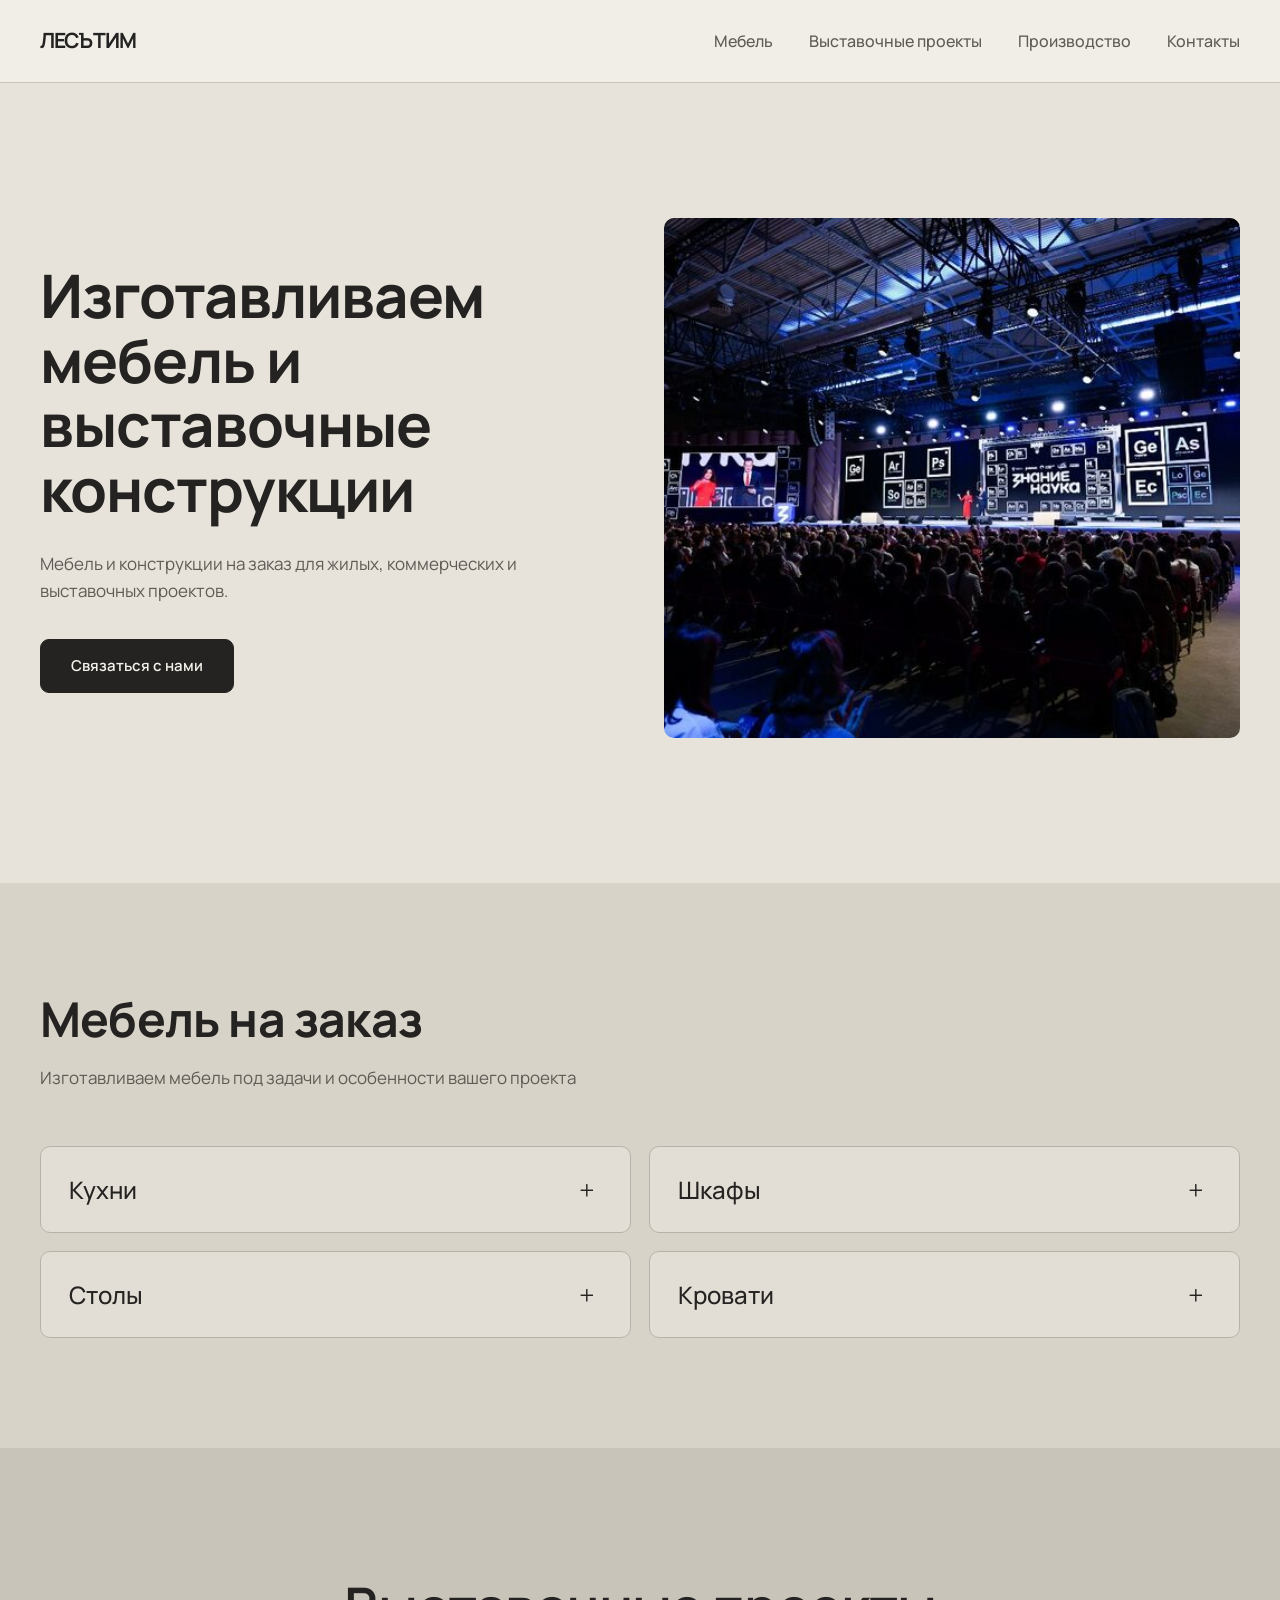
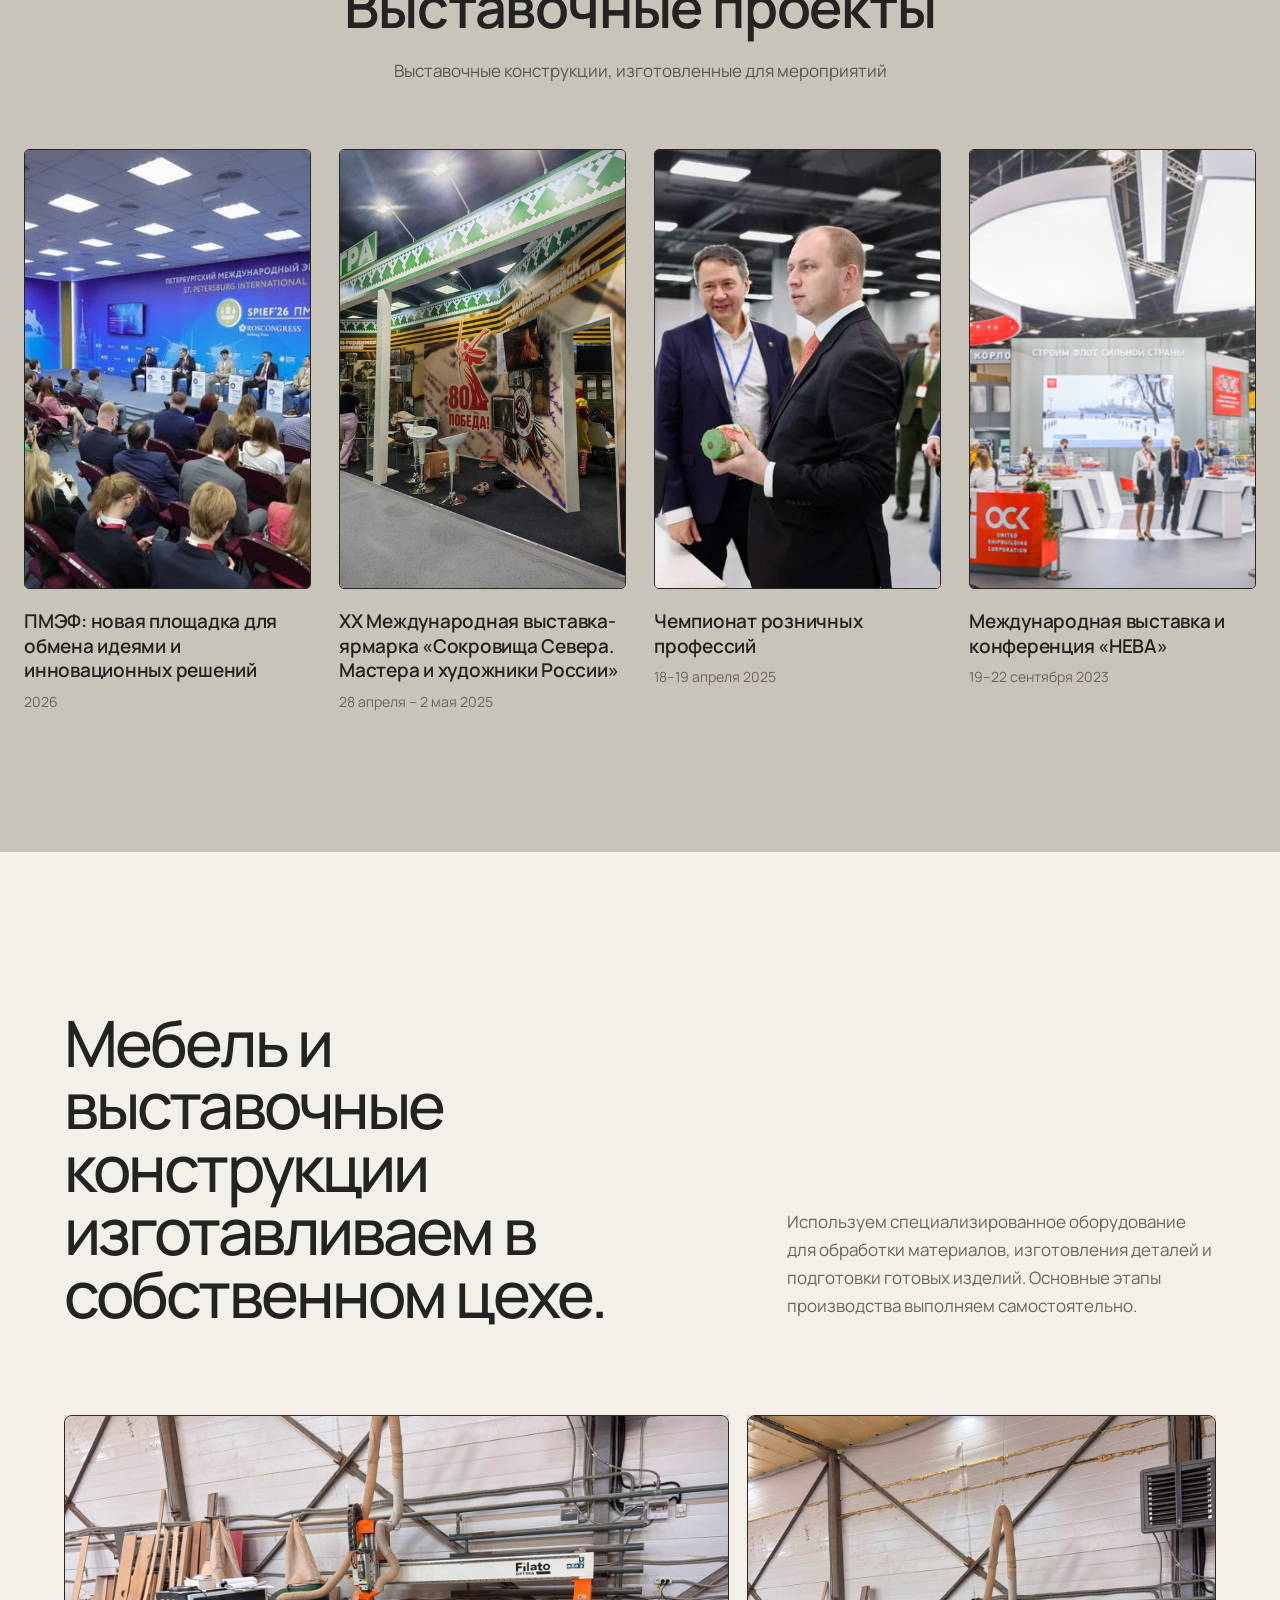
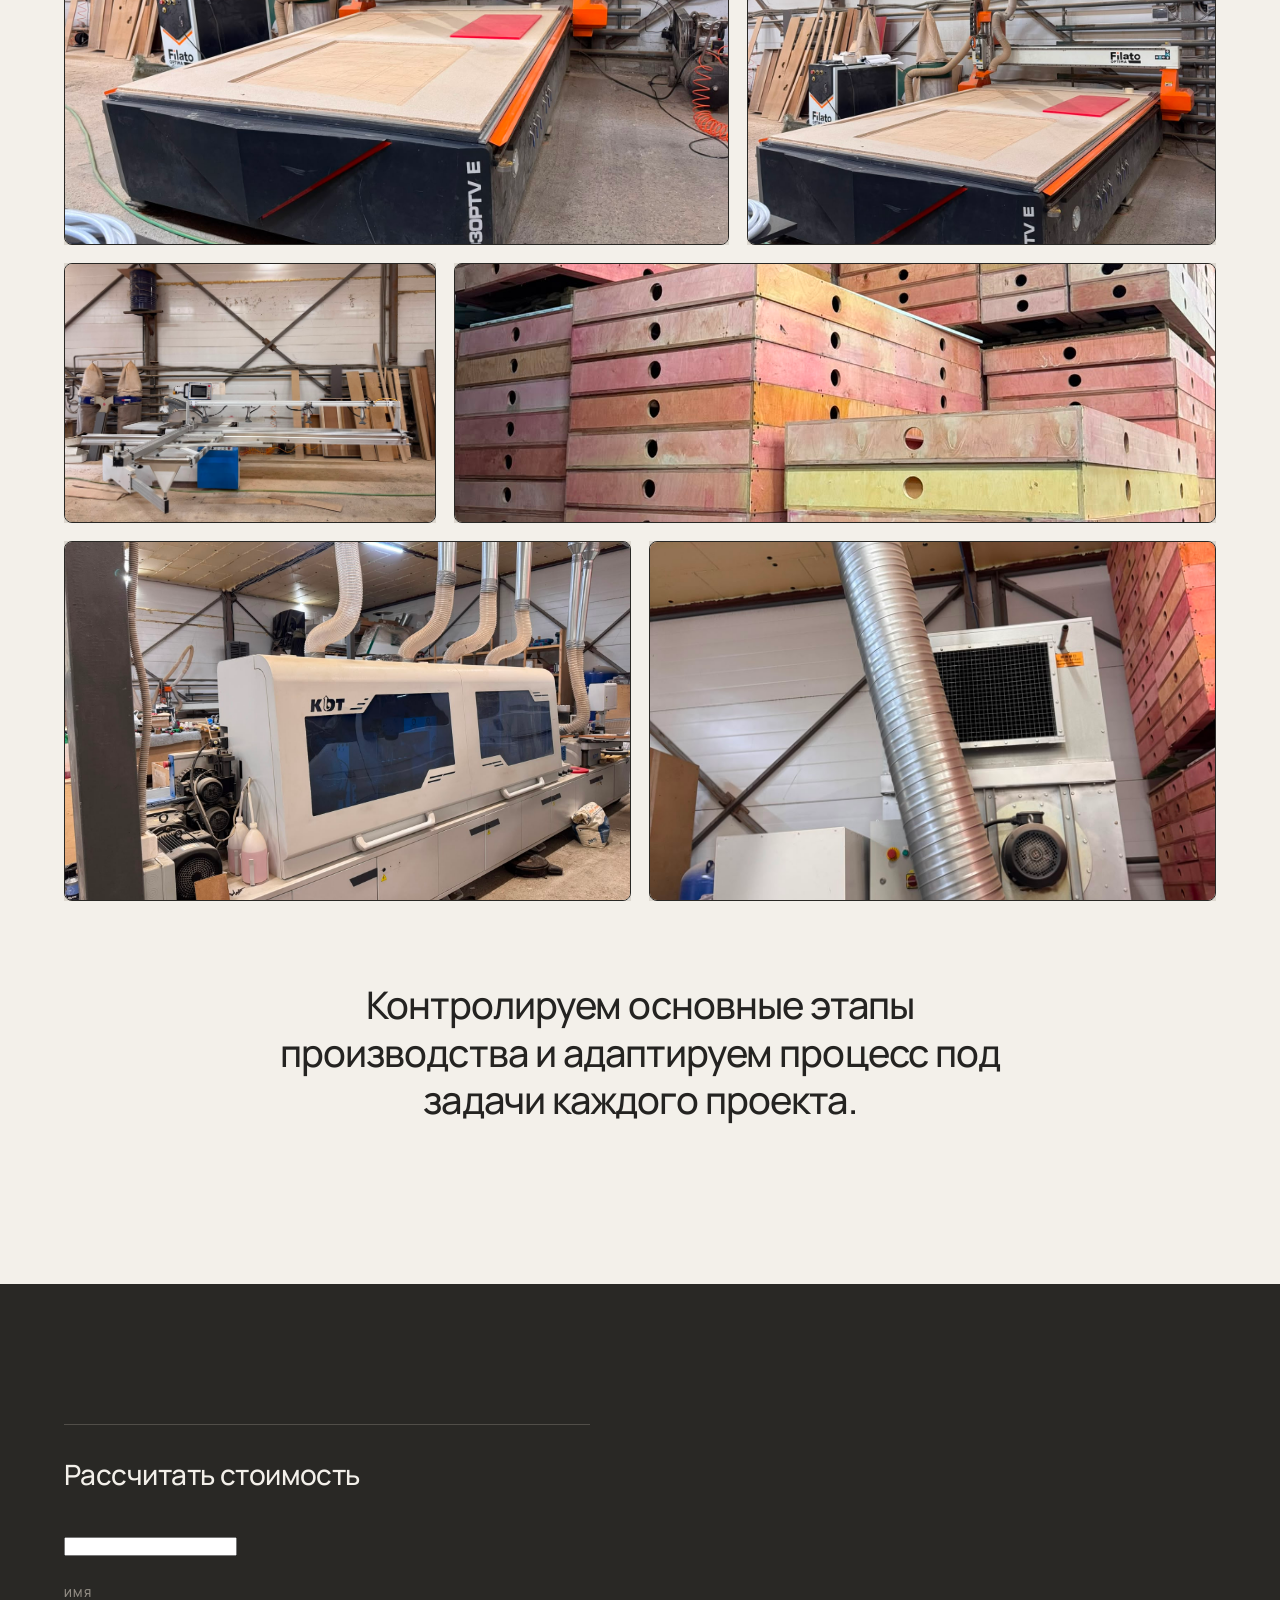
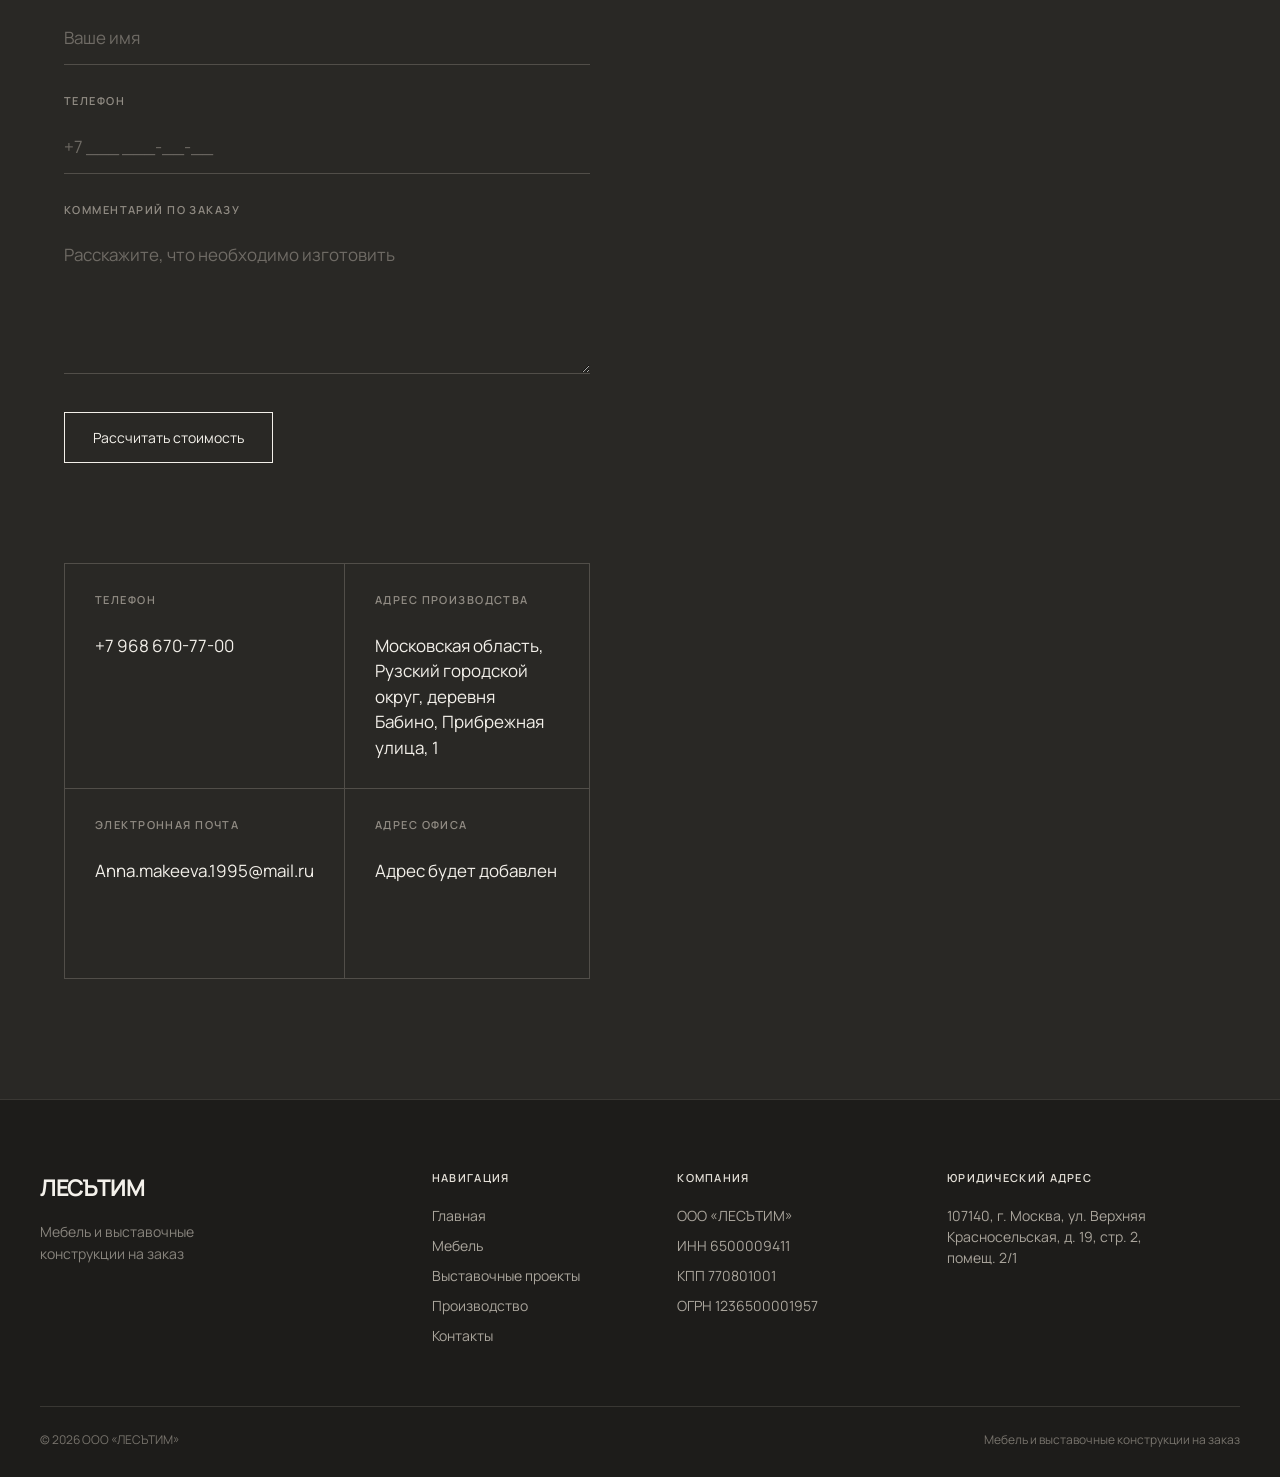
==== index.html @ 7a8d5375 "Add files via upload" ====
<!DOCTYPE html>
<html lang="ru">
<head>
    <meta charset="UTF-8">
    <meta name="viewport" content="width=device-width, initial-scale=1.0">
    <title>Сайт</title>
    <link rel="stylesheet" href="style.css">
    <link rel="preconnect" href="https://fonts.googleapis.com">
<link rel="preconnect" href="https://fonts.gstatic.com" crossorigin>

<link
    href="https://fonts.googleapis.com/css2?family=Manrope:wght@400;500;600;700&display=swap"
    rel="stylesheet"
>
</head>
<body>
     <header class="header">
        

        <div class="container">

            <a href="#" class="logo">
            ЛЕСЪТИМ
        </a>

            <nav class="nav">

                <a href="#furniture">
                    Мебель
                </a>

                <a href="#projects">
                    Выставочные проекты
                </a>

                <a href="#production">
                    Производство
                </a>

                <a href="#contacts">
                    Контакты
                </a>

               

            </nav>
   
        <button class="burger" aria-label="Открыть меню">

            <span></span>
            <span></span>
            <span></span>

        </button>



        </div>

    </header>
    <section class="hero" id="home">

    <div class="container">

        <div class="hero-top">

            <div class="hero-content">

                <h1>
                    Изготавливаем мебель
и выставочные конструкции
                </h1>

                <p>
                    Мебель и конструкции на заказ
для жилых, коммерческих
и выставочных проектов.
                </p>

                <a href="#contacts" class="main-button">
                    Связаться с нами
                </a>

            </div>

            <div class="hero-image">

                <img
                    src="материал к сайту/фотки/выставочные/5.jpg"
                    alt="Выставочный проект ЛЕСЪТИМ"
                >

            </div>

        </div>

    </div>

</section>
<section class="furniture" id="furniture">

    <div class="container">

        <div class="section-heading">

            

            <h2>
                Мебель на заказ
            </h2>

            <p>
                Изготавливаем мебель под задачи и особенности вашего проекта
            </p>

        </div>


        <div class="furniture-categories">

            <div class="furniture-category">

                <button
                    class="category-button"
                    data-category="kitchens"
                >
                    <span>Кухни</span>
                    <span class="category-icon">+</span>
                </button>

                <div class="furniture-gallery"></div>

            </div>


            <div class="furniture-category">

                <button
                    class="category-button"
                    data-category="wardrobes"
                >
                    <span>Шкафы</span>
                    <span class="category-icon">+</span>
                </button>

                <div class="furniture-gallery"></div>

            </div>


            <div class="furniture-category">

                <button
                    class="category-button"
                    data-category="tables"
                >
                    <span>Столы</span>
                    <span class="category-icon">+</span>
                </button>

                <div class="furniture-gallery"></div>

            </div>


            <div class="furniture-category">

                <button
                    class="category-button"
                    data-category="beds"
                >
                    <span>Кровати</span>
                    <span class="category-icon">+</span>
                </button>

                <div class="furniture-gallery"></div>

            </div>

        </div>

    </div>

</section>

<section class="projects" id="projects">

    <div class="projects-heading">

        <div class="section-heading">

            <h2>
                Выставочные проекты
            </h2>

            <p>
                Выставочные конструкции, изготовленные для мероприятий
            </p>

        </div>

    </div>

    <div class="projects-gallery">

        <article class="project-item">

            <img
                src="материал к сайту/фотки/выставочные/4.webp"
                alt="Выставочный проект ЛЕСЪТИМ"
            >

            <div class="project-info">

                <h3>
                    ПМЭФ: новая площадка для обмена идеями и инновационных решений
                </h3>

                <span>
                    2026
                </span>

            </div>

        </article>


        <article class="project-item">

            <img
                src="материал к сайту/фотки/выставочные/1.jpg"
                alt="Выставочный проект ЛЕСЪТИМ"
            >

            <div class="project-info">

                <h3>
                    XX Международная выставка-ярмарка
                    «Сокровища Севера. Мастера и художники России»
                </h3>

                <span>
                    28 апреля – 2 мая 2025
                </span>

            </div>

        </article>


        <article class="project-item">

            <img
                src="материал к сайту/фотки/выставочные/2.webp"
                alt="Выставочный проект ЛЕСЪТИМ"
            >

            <div class="project-info">

                <h3>
                    Чемпионат розничных профессий
                </h3>

                <span>
                    18–19 апреля 2025
                </span>

            </div>

        </article>


        <article class="project-item">

            <img
                src="материал к сайту/фотки/выставочные/3.png"
                alt="Выставочный проект ЛЕСЪТИМ"
            >

            <div class="project-info">

                <h3>
                    Международная выставка и конференция «НЕВА»
                </h3>

                <span>
                    19–22 сентября 2023
                </span>

            </div>

        </article>

    </div>

</section>
<section class="production" id="production">

    <div class="container">

        <div class="production-header">

            <div class="production-title">

                

                <h2>
                    Мебель и выставочные конструкции
                    изготавливаем в собственном цехе.
                </h2>

            </div>

            <div class="production-lead">

                <p>
                    Используем специализированное оборудование
                    для обработки материалов, изготовления деталей
                    и подготовки готовых изделий. Основные этапы
                    производства выполняем самостоятельно.
                </p>

            </div>

        </div>


        <div class="production-gallery">

            <div class="production-image production-image-main">

                <img
                    src="материал к сайту/фотки/производство/6.jpeg"
                    alt="Оборудование производственного цеха"
                >

            </div>


            <div class="production-image">

                <img
                    src="материал к сайту/фотки/производство/1.jpeg"
                    alt="Оборудование мебельного производства"
                >

            </div>


            <div class="production-image">

                <img
                    src="материал к сайту/фотки/производство/2.jpeg"
                    alt="Производственное оборудование"
                >

            </div>


            <div class="production-image production-image-wide">

                <img
                    src="материал к сайту/фотки/производство/7.jpeg"
                    alt="Заготовки на производстве"
                >

            </div>


            <div class="production-image">

                <img
                    src="материал к сайту/фотки/производство/3.jpeg"
                    alt="Оборудование производственного цеха"
                >

            </div>


            <div class="production-image">

                <img
                    src="материал к сайту/фотки/производство/5.jpeg"
                    alt="Производственное оборудование"
                >

            </div>

        </div>


        <div class="production-bottom">

            <p>
                Контролируем основные этапы производства и адаптируем процесс под задачи каждого проекта.
            </p>

        </div>

    </div>

</section>
<section class="contacts" id="contacts">

    <div class="container">

        <div class="contacts-content">
            <div class="contact-form">

    <h3>Рассчитать стоимость</h3>

    <form id="contact-form"
    method="post"
    >
    <div class="form-field-honeypot">
    <input
        type="text"
        name="website"
        tabindex="-1"
        autocomplete="off"
    >
</div>

        <div class="form-field">
            <label for="name">Имя</label>
            <input type="text" id="name" name="name" placeholder="Ваше имя" required>
        </div>

        <div class="form-field">
            <label for="phone">Телефон</label>
            <input type="tel" id="phone" name="phone" placeholder="+7 ___ ___-__-__" required>
        </div>

        <div class="form-field">
            <label for="comment">Комментарий по заказу</label>
            <textarea id="comment" name="comment" rows="5" placeholder="Расскажите, что необходимо изготовить"></textarea>
        </div>

        <button type="submit">
            Рассчитать стоимость
        </button>

    </form>

</div>

            <div class="section-heading">

                <h2>
                    Обсудим ваш проект
                </h2>

                <p>
                    Свяжитесь с нами, чтобы обсудить задачу
                    и узнать подробности.
                </p>

            </div>


            <div class="contacts-list">

                <div class="contact-item">

                    <span class="contact-label">
                        ТЕЛЕФОН
                    </span>

                    <a href="tel:+79686707700">
                        +7 968 670-77-00
                    </a>

                </div>


                <div class="contact-item">

                    <span class="contact-label">
                        АДРЕС ПРОИЗВОДСТВА
                    </span>

                    <p>
                        Московская область,
                        Рузский городской округ,
                        деревня Бабино,
                        Прибрежная улица, 1
                    </p>

                </div>


                <div class="contact-item">

                    <span class="contact-label">
                        ЭЛЕКТРОННАЯ ПОЧТА
                    </span>

                    <p>
                        Anna.makeeva.1995@mail.ru
                    </p>

                </div>


                <div class="contact-item">

                    <span class="contact-label">
                        АДРЕС ОФИСА
                    </span>

                    <p>
                        Адрес будет добавлен
                    </p>

                </div>

            </div>

        </div>

    </div>

</section>
<footer class="footer">

    <div class="container">

        <div class="footer-top">

            <div class="footer-brand">

                <a href="#home" class="logo">
                    ЛЕСЪТИМ
                </a>

                <p>
                    Мебель и выставочные конструкции
                    на заказ
                </p>

            </div>


            <div class="footer-column">

                <span class="footer-label">
                    НАВИГАЦИЯ
                </span>

                <a href="#home">Главная</a>
                <a href="#furniture">Мебель</a>
                <a href="#projects">Выставочные проекты</a>
                <a href="#production">Производство</a>
                <a href="#contacts">Контакты</a>

            </div>


            <div class="footer-column">

                <span class="footer-label">
                    КОМПАНИЯ
                </span>

                <span>ООО «ЛЕСЪТИМ»</span>
                <span>ИНН 6500009411</span>
                <span>КПП 770801001</span>
                <span>ОГРН 1236500001957</span>

            </div>


            <div class="footer-column footer-address">

                <span class="footer-label">
                    ЮРИДИЧЕСКИЙ АДРЕС
                </span>

                <span>
                    107140, г. Москва,
                    ул. Верхняя Красносельская,
                    д. 19, стр. 2,
                    помещ. 2/1
                </span>

            </div>

        </div>


        <div class="footer-bottom">

            <span>
                © 2026 ООО «ЛЕСЪТИМ»
            </span>

            <span>
                Мебель и выставочные конструкции на заказ
            </span>

        </div>

    </div>

</footer>


<script src="script.js">

</script>
</body>
</html>
---- style.css ----
* {
    box-sizing: border-box;
    margin: 0;
    padding: 0;
}

html {
    scroll-behavior: smooth;
}

body {
    min-height: 100vh;
    font-family: "Manrope", sans-serif;
    color: #242321;
    background: #F1EEE8;
    line-height: 1.5;
}

.container {
    width: min(1280px, calc(100% - 80px));
    margin: 0 auto;
}




.header {
    width: 100%;
     background: #F1EEE8;
    border-bottom: 1px solid #C9C5BD;
}

.header .container {
    min-height: 82px;

    display: flex;
    align-items: center;
    justify-content: space-between;
}

.logo {
    color: #242321;
    text-decoration: none;

    font-size: 21px;
    font-weight: 700;
    letter-spacing: -0.04em;
}

.header nav {
    display: flex;
    align-items: center;
    gap: 36px;
}

.header nav a {
    color: #5f5b55;
    text-decoration: none;

    font-size: 16px;
    font-weight: 500;

    transition: color 0.2s ease;
}

.header nav a:hover {
    color: #242321;
}



.hero {
    padding: 95px 0 105px;
    background: #E7E3DB;
}

.hero-top {
    min-height: 600px;

    display: flex;
    align-items: center;
    justify-content: space-between;

    gap: 80px;
}

.hero-content {
    flex: 1;
    max-width: 700px;
}

.hero-content h1 {
    max-width: 680px;
    margin-bottom: 28px;

    font-size: 60px;
    line-height: 1.08;
    letter-spacing: -1px;
}

.hero-content p {
    max-width: 560px;
    margin-bottom: 35px;

    font-size: 17px;
    line-height: 1.6;
    color: #5f5b55;
}



.main-button {
    min-height: 54px;
    padding: 0 30px;

    display: inline-flex;
    align-items: center;
    justify-content: center;

    color: #f4f1eb;
    background: #242321;

    border: 1px solid #242321;
    border-radius: 9px;

    text-decoration: none;

    font-size: 15px;
    font-weight: 600;

    transition:
        background 0.2s ease,
        border-color 0.2s ease;
}

.main-button:hover {
    background: #3a3834;
    border-color: #3a3834;
}



.hero-image {
    flex: 0 0 48%;
}

.hero-image img {
    display: block;

    width: 100%;
    height: 520px;

    object-fit: cover;

    border-radius: 10px;
}




.furniture {
    padding: 110px 0;
    background: #D8D3C9;
}




.section-heading {
    max-width: 700px;
    margin-bottom: 55px;
}

.section-heading h2 {
    margin-bottom: 18px;

    font-size: 48px;
    line-height: 1.1;
    letter-spacing: -0.8px;
}

.section-heading p {
    max-width: 560px;

    font-size: 17px;
    line-height: 1.6;
    color: #5f5b55;
}



.furniture-categories {
    display: grid;

    grid-template-columns: repeat(2, 1fr);
    gap: 18px;

    align-items: start;
}




.furniture-category {
     background: #E2DED6;
    border: 1px solid #B7B1A7;
    border-radius: 10px;

    overflow: hidden;

    transition:
        background 0.3s ease,
        border-color 0.3s ease;
}

.furniture-category:hover {
    background: #dbd7cf;
}




.category-button {
    width: 100%;
    padding: 26px 28px;

    display: flex;
    align-items: center;
    justify-content: space-between;

    border: 0;
    background: transparent;

    font-family: inherit;
    font-size: 24px;
    font-weight: 500;

    cursor: pointer;
    text-align: left;

    color: #242321;

    transition: opacity 0.2s ease;
}

.category-button:hover {
    opacity: 0.7;
}

.category-icon {
    display: flex;
    align-items: center;
    justify-content: center;

    width: 30px;
    height: 30px;

    font-size: 27px;
    font-weight: 300;
    line-height: 1;
}




.furniture-gallery {
    display: grid;

    grid-template-columns: repeat(2, 1fr);
    gap: 16px;

    max-height: 0;

    padding: 0 14px;

    overflow: hidden;

    opacity: 0;
    transform: translateY(-8px);

    transition:
        max-height 0.7s ease,
        opacity 0.5s ease,
        transform 0.5s ease,
        padding-bottom 0.7s ease;
    
}

.furniture-category.open .furniture-gallery {
    max-height: 2000px;
    padding-bottom: 14px;

    opacity: 1;
    transform: translateY(0);
}





.furniture-gallery img {
    display: block;

    width: 100%;
    height: 250px;

    object-fit: cover;

    border: 1px solid #292825;
    border-radius: 5px;
    transition: transform 0.4s ease;
}




.projects {
    padding: 130px 0 140px;
    background: #C9C4B9;
}




.projects-heading {
    width: calc(100% - 48px);
    margin: 0 auto 65px;

    text-align: center;
}

.projects-heading .section-heading {
    max-width: 800px;
    margin: 0 auto;
}

.projects-heading .section-heading h2 {
    margin-bottom: 20px;

    font-size: 56px;
    line-height: 1.05;
    font-weight: 600;
    letter-spacing: -1.2px;
}

.projects-heading .section-heading p {
    max-width: 600px;
    margin: 0 auto;

    font-size: 17px;
    line-height: 1.6;

    color: #5b5751;
}




.projects-gallery {
    width: calc(100% - 48px);
    margin: 0 auto;

    display: grid;
    grid-template-columns: repeat(4, minmax(0, 1fr));
    gap: 28px;
}




.project-item {
    min-width: 0;
}




.project-item img {
    display: block;

    width: 100%;
    height: 440px;

    object-fit: cover;

    border: 1px solid #292824;
    border-radius: 5px;
    transition: transform 0.4s ease;
}




.project-info {
    padding-top: 20px;
}

.project-info h3 {
    margin-bottom: 9px;

    font-size: 19px;
    line-height: 1.3;
    font-weight: 600;
    letter-spacing: -0.25px;
}

.project-info span {
    display: block;

    font-size: 14px;
    line-height: 1.4;

    color: #6b655c;
}


.production {
    padding: 120px 0;
    background: #E7E3DB;
}

.production .section-heading {
    max-width: 700px;
    margin-bottom: 0;
}

.production .section-heading h2 {
    margin-bottom: 18px;

    font-size: 48px;
    line-height: 1.1;
    letter-spacing: -0.8px;
}

.production .section-heading p {
    max-width: 560px;

    font-size: 17px;
    line-height: 1.6;

    color: #55514b;
}




.contacts {
    padding: 120px 0;

     background: #292824;
    color: #F1EEE8;
}

.contacts-content {
    display: flex;
    align-items: center;
    justify-content: space-between;

    gap: 60px;
}

.contacts .section-heading {
    max-width: 700px;
    margin-bottom: 0;
}

.contacts .section-heading h2 {
    margin-bottom: 18px;

    color: #f4f1eb;

    font-size: 48px;
    line-height: 1.1;
    letter-spacing: -0.8px;
}

.contacts .section-heading p {
    max-width: 560px;

    color: #aaa59c;

    font-size: 17px;
    line-height: 1.6;
}




.contacts .main-button {
    flex-shrink: 0;

    min-height: 54px;
    padding: 0 30px;

    display: inline-flex;
    align-items: center;
    justify-content: center;

     color: #292824;
    background: #F1EEE8;
    border-color: #F1EEE8;

    border: 1px solid #f4f1eb;
    border-radius: 7px;

    text-decoration: none;

    font-size: 15px;
    font-weight: 600;

    transition:
        background 0.2s ease,
        border-color 0.2s ease;
}

.contacts .main-button:hover {
    background: #dedad2;
    border-color: #dedad2;
}




.footer {
    padding: 70px 0 28px;

     background: #1D1C1A;
    color: #aaa59c;

    border-top: 1px solid #3a3834;
}




.footer-top {
    display: grid;
    grid-template-columns: 1.4fr 0.8fr 0.9fr 1.2fr;
    gap: 50px;

    padding-bottom: 60px;

    border-bottom: 1px solid #393733;
}




.footer-brand .logo {
    display: inline-block;

    margin-bottom: 16px;

    color: #f4f1eb;

    font-size: 23px;
    font-weight: 700;
    letter-spacing: -0.04em;

    text-decoration: none;
}

.footer-brand p {
    max-width: 230px;

    color: #88847d;

    font-size: 14px;
    line-height: 1.6;
}




.footer-column {
    display: flex;
    flex-direction: column;
    align-items: flex-start;

    gap: 9px;

    font-size: 14px;
    line-height: 1.5;
}

.footer-label {
    display: block;

    margin-bottom: 9px;

    color: #e3dfd7;

    font-size: 11px;
    font-weight: 600;
    letter-spacing: 1.3px;
    text-transform: uppercase;
}




.footer-column a {
    color: #aaa59c;

    text-decoration: none;

    transition: color 0.2s ease;
}

.footer-column a:hover {
    color: #f4f1eb;
}




.footer-column span:not(.footer-label) {
    color: #aaa59c;
}

.footer-address span:not(.footer-label) {
    max-width: 220px;
}




.footer-bottom {
    padding-top: 25px;

    display: flex;
    align-items: center;
    justify-content: space-between;

    gap: 30px;

    color: #77736c;

    font-size: 12px;
    line-height: 1.4;
}


.reveal {
    opacity: 0;
    transform: translateY(25px);

    transition:
        opacity 0.7s ease,
        transform 0.7s ease;
}

.reveal.visible {
    opacity: 1;
    transform: translateY(0);
}
.project-item:hover img,
.furniture-gallery img:hover {
    transform: scale(1.015);
}


.hero-content,
.hero-image {
    opacity: 0;
    transform: translateY(25px);

    animation: heroReveal 0.8s ease forwards;
}

.hero-image {
    animation-delay: 0.15s;
}

@keyframes heroReveal {
    from {
        opacity: 0;
        transform: translateY(25px);
    }

    to {
        opacity: 1;
        transform: translateY(0);
    }
}


.production {
    padding: 160px 0;
    background: #f3f0ea;
}

.production .container {
    width: min(1200px, 90%);
    margin: 0 auto;
}




.production-header {
    display: grid;
    grid-template-columns: 1.2fr 0.8fr;
    gap: 80px;
    align-items: end;
    margin-bottom: 90px;
}

.production-title {
    max-width: 760px;
}

.production .section-label {
    display: block;
    margin-bottom: 28px;

    font-size: 13px;
    font-weight: 600;
    letter-spacing: 0.14em;
    text-transform: uppercase;

    color: #77736d;
}

.production-title h2 {
    max-width: 760px;

    font-size: clamp(42px, 5vw, 72px);
    line-height: 0.98;
    font-weight: 500;
    letter-spacing: -0.045em;

    color: #242321;
}

.production-lead {
    max-width: 430px;
    padding-bottom: 5px;
}

.production-lead p {
    font-size: 17px;
    line-height: 1.65;
    color: #69655f;
}




.production-gallery {
    display: grid;

    grid-template-columns: repeat(12, 1fr);
    grid-template-rows:
        430px
        260px
        360px;

    gap: 18px;
}




.production-image {
    position: relative;
    overflow: hidden;

    background: #ddd8d0;
}

.production-image img {
    width: 100%;
    height: 100%;

    display: block;

    object-fit: cover;

    transition: transform 0.7s cubic-bezier(0.22, 1, 0.36, 1);
    border-radius: 8px;
    border: 1px solid #292825;
}



/* Большая главная фотография */

.production-image-main {
    grid-column: 1 / 8;
    grid-row: 1 / 2;
}


/* Верхняя правая */

.production-image:nth-child(2) {
    grid-column: 8 / 13;
    grid-row: 1 / 2;
}


/* Средняя левая */

.production-image:nth-child(3) {
    grid-column: 1 / 5;
    grid-row: 2 / 3;
}


/* Широкая фотография */

.production-image-wide {
    grid-column: 5 / 13;
    grid-row: 2 / 3;
}


/* Нижняя левая */

.production-image:nth-child(5) {
    grid-column: 1 / 7;
    grid-row: 3 / 4;
}


/* Нижняя правая */

.production-image:nth-child(6) {
    grid-column: 7 / 13;
    grid-row: 3 / 4;
}



.production-bottom {
    display: flex;
    justify-content: center;

    margin-top: 80px;
    text-align: center;
}

.production-bottom p {
    max-width: 760px;

    font-size: clamp(24px, 3vw, 38px);
    line-height: 1.25;
    font-weight: 500;
    letter-spacing: -0.025em;

    color: #242321;
}




@media (max-width: 900px) {

    .production {
        padding: 110px 0;
    }

    .production-header {
        grid-template-columns: 1fr;
        gap: 35px;
        margin-bottom: 60px;
    }

    .production-lead {
        max-width: 620px;
    }

    .production-gallery {
        grid-template-columns: repeat(2, 1fr);
        grid-template-rows: auto;

        gap: 12px;
    }

    .production-image,
    .production-image-main,
    .production-image-wide,
    .production-image:nth-child(2),
    .production-image:nth-child(3),
    .production-image:nth-child(5),
    .production-image:nth-child(6) {
        grid-column: auto;
        grid-row: auto;

        min-height: 280px;
    }

    .production-image-main {
        grid-column: 1 / -1;
        min-height: 420px;
    }

    .production-image-wide {
        grid-column: 1 / -1;
        min-height: 330px;
    }

    .production-bottom {
        justify-content: flex-start;
    }

}




@media (max-width: 600px) {

    .production {
        padding: 80px 0;
    }

    .production .container {
        width: min(100% - 36px, 1200px);
    }

    .production-header {
        gap: 28px;
        margin-bottom: 45px;
    }

    .production .section-label {
        margin-bottom: 20px;
        font-size: 11px;
    }

    .production-title h2 {
        font-size: clamp(36px, 11vw, 52px);
        line-height: 1;
        letter-spacing: -0.04em;
    }

    .production-lead p {
        font-size: 15px;
        line-height: 1.6;
    }

    .production-gallery {
        grid-template-columns: 1fr;
        gap: 10px;
    }

    .production-image,
    .production-image-main,
    .production-image-wide,
    .production-image:nth-child(2),
    .production-image:nth-child(3),
    .production-image:nth-child(5),
    .production-image:nth-child(6) {
        grid-column: 1;
        min-height: 300px;
    }

    .production-image-main {
        min-height: 390px;
    }

    .production-image-wide {
        min-height: 320px;
    }

    .production-bottom {
        margin-top: 40px;
    }

    .production-bottom p {
        font-size: 16px;
        line-height: 1.6;
    }

}
.burger {
    display: none;

    width: 42px;
    height: 42px;

    padding: 0;

    align-items: center;
    justify-content: center;
    flex-direction: column;

    gap: 5px;

    border: 1px solid #d2cec6;
    border-radius: 7px;

    background: transparent;

    cursor: pointer;
}

.burger span {
    display: block;

    width: 19px;
    height: 1.5px;

    background: #171717;

    transition:
        transform 0.25s ease,
        opacity 0.2s ease;
}


@media (max-width: 768px) {

    .container {
        width: min(100% - 32px, 1280px);
    }


  

    .header .container {
        min-height: 70px;
    }

    .logo {
        font-size: 19px;
    }

    .nav {
    gap: 16px;
}

.nav a {
    font-size: 13px;
}

  
    .hero {
        padding: 65px 0 70px;
    }

    .hero-top {
        min-height: auto;

        flex-direction: column;
        align-items: stretch;

        gap: 45px;
    }

    .hero-content {
        max-width: none;
    }

    .hero-content h1 {
        max-width: none;

        margin-bottom: 22px;

        font-size: 42px;
        line-height: 1.08;
        letter-spacing: -0.8px;
    }

    .hero-content p {
        max-width: none;

        margin-bottom: 28px;

        font-size: 16px;
    }

    .main-button {
        min-height: 52px;
        padding: 0 25px;
    }

    .hero-image {
        flex: none;
    }

    .hero-image img {
        height: 400px;
    }


   

    .section-heading {
        max-width: none;
        margin-bottom: 40px;
    }

    .section-heading h2,
    .projects .section-heading h2,
    .production .section-heading h2,
    .contacts .section-heading h2 {
        font-size: 36px;
        line-height: 1.1;
    }

    .section-heading p,
    .projects .section-heading p,
    .production .section-heading p,
    .contacts .section-heading p {
        max-width: none;
        font-size: 16px;
    }


  
    .furniture {
        padding: 80px 0;
    }

    .furniture-categories {
        grid-template-columns: 1fr;
        gap: 14px;
    }

    .category-button {
        padding: 22px 22px;

        font-size: 21px;
    }

    .furniture-gallery {
        grid-template-columns: 1fr;
        gap: 12px;

        padding-left: 12px;
        padding-right: 12px;
    }

    .furniture-category.open .furniture-gallery {
        padding-bottom: 12px;
    }

    .furniture-gallery img {
        height: 250px;
    }


  

    .projects {
        padding: 80px 0;
    }

    .projects-heading {
        width: 100%;
        margin-bottom: 40px;
    }

    .projects-gallery {
        width: 100%;

        grid-template-columns: 1fr;
        gap: 45px;
    }

    .project-item img {
        height: 360px;
    }

    .project-info {
        padding-top: 15px;
    }

    .project-info h3 {
        font-size: 17px;
    }




    .production {
        padding: 80px 0;
    }


  

    .contacts {
        padding: 80px 0;
    }

    .contacts-content {
        flex-direction: column;
        align-items: flex-start;

        gap: 30px;
    }

    .contacts .main-button {
        width: 100%;
    }



    .footer {
        padding: 55px 0 25px;
    }

    .footer-top {
        grid-template-columns: 1fr 1fr;
        gap: 40px 25px;

        padding-bottom: 40px;
    }

    .footer-brand {
        grid-column: 1 / -1;
    }

    .footer-column {
        font-size: 13px;
    }

    .footer-bottom {
        flex-direction: column;
        align-items: flex-start;

        gap: 10px;
    }

}


@media (max-width: 768px) {

    .header {
        position: relative;
        z-index: 100;
    }

    .header .container {
        min-height: 70px;
        position: relative;
    }


    

    .burger {
        display: flex;

        width: 42px;
        height: 42px;

        padding: 0;

        align-items: center;
        justify-content: center;
        flex-direction: column;

        gap: 5px;

        border: 1px solid #d2cec6;
        border-radius: 7px;

        background: transparent;

        cursor: pointer;
    }

    .burger span {
        display: block;

        width: 19px;
        height: 1.5px;

        background: #171717;

        transition:
            transform 0.25s ease,
            opacity 0.2s ease;
    }


   

    .nav {
    position: absolute;

    top: 100%;
    left: 50%;

    width: 100vw;

    transform: translate(-50%, -8px);

    display: flex;
    flex-direction: column;

    gap: 0;

    padding: 8px 20px 18px;

    background: #f5f3ef;

    border-top: 1px solid #dedbd5;
    border-bottom: 1px solid #d2cec6;

    opacity: 0;
    visibility: hidden;
    pointer-events: none;

    transition:
        opacity 0.25s ease,
        visibility 0.25s ease,
        transform 0.25s ease;
}


    .nav a {
        padding: 15px 4px;

        color: #171717 !important;

        font-size: 15px !important;
        font-weight: 500;

        border-bottom: 1px solid #dedbd5;
    }

    .nav a:last-child {
        border-bottom: 0;
    }


   

    .header.nav-open .nav {
    opacity: 1;
    visibility: visible;
    pointer-events: auto;

    transform: translate(-50%, 0);
}

  

    .header.nav-open .burger span:nth-child(1) {
        transform: translateY(6.5px) rotate(45deg);
    }

    .header.nav-open .burger span:nth-child(2) {
        opacity: 0;
    }

    .header.nav-open .burger span:nth-child(3) {
        transform: translateY(-6.5px) rotate(-45deg);
    }

}

@media (max-width: 900px) {

    .production {
        padding: 110px 0;
    }

    .production-header {
        grid-template-columns: 1fr;
        gap: 35px;
        margin-bottom: 60px;
    }

    .production-title h2 {
        max-width: 700px;
    }

    .production-lead {
        max-width: 600px;
        padding-bottom: 0;
    }

    .production-gallery {
        grid-template-columns: repeat(2, 1fr);
        grid-template-rows: auto;
        gap: 14px;
    }

    .production-image,
    .production-image-main,
    .production-image-wide,
    .production-image:nth-child(2),
    .production-image:nth-child(3),
    .production-image:nth-child(5),
    .production-image:nth-child(6) {
        grid-column: auto;
        grid-row: auto;
        min-height: 280px;
    }

    .production-image-main {
        grid-column: 1 / -1;
        min-height: 400px;
    }

    .production-image-wide {
        grid-column: 1 / -1;
        min-height: 320px;
    }

    .production-bottom {
        margin-top: 65px;
    }

}



@media (max-width: 600px) {

    .production {
        padding: 80px 0;
    }

    .production .container {
        width: calc(100% - 32px);
    }

    .production-header {
        gap: 28px;
        margin-bottom: 45px;
    }

    .production-title h2 {
        font-size: clamp(34px, 10vw, 48px);
        line-height: 1;
        letter-spacing: -0.04em;
    }

    .production-lead {
        max-width: none;
    }

    .production-lead p {
        font-size: 15px;
        line-height: 1.6;
    }


    /* -------------------------
       GALLERY
    ------------------------- */

    .production-gallery {
        grid-template-columns: 1fr;
        gap: 10px;
    }

    .production-image,
    .production-image-main,
    .production-image-wide,
    .production-image:nth-child(2),
    .production-image:nth-child(3),
    .production-image:nth-child(5),
    .production-image:nth-child(6) {
        grid-column: 1;
        grid-row: auto;

        min-height: 300px;
    }

    .production-image-main {
        min-height: 380px;
    }

    .production-image-wide {
        min-height: 320px;
    }



    .production-bottom {
        margin-top: 45px;
        justify-content: center;
    }

    .production-bottom p {
        max-width: 100%;

        font-size: 22px;
        line-height: 1.3;
        letter-spacing: -0.02em;
    }

}


.contacts {
    padding: 140px 0 120px;
    background: #292825;
    color: #f3f0ea;
}

.contacts .container {
    width: min(1200px, 90%);
    margin: 0 auto;
}

.contacts-content {
    display: grid;
    grid-template-columns: 1fr 1fr;
    gap: 100px;
    align-items: start;
}




.contacts .section-heading {
    max-width: 600px;
}

.contacts .section-heading h2 {
    font-size: clamp(46px, 5.5vw, 76px);
    line-height: 0.98;
    font-weight: 500;
    letter-spacing: -0.045em;
}

.contacts .section-heading p {
    max-width: 430px;
    margin-top: 30px;

    font-size: 17px;
    line-height: 1.65;

    color: #b7b2aa;
}




.contacts-list {
    display: grid;
    grid-template-columns: repeat(2, 1fr);

    border-top: 1px solid #514e49;
    border-left: 1px solid #514e49;
}

.contact-item {
    min-height: 190px;
    padding: 28px 30px;

    border-right: 1px solid #514e49;
    border-bottom: 1px solid #514e49;
}

.contact-label {
    display: block;
    margin-bottom: 24px;

    font-size: 11px;
    font-weight: 600;
    letter-spacing: 0.13em;
    text-transform: uppercase;

    color: #918c84;
}

.contact-item p,
.contact-item a {
    display: block;

    font-size: 17px;
    line-height: 1.5;

    color: #f3f0ea;
    text-decoration: none;
}

.contact-item a {
    transition: opacity 0.2s ease;
}

.contact-item a:hover {
    opacity: 0.65;
}
.contact-form {
    border-top: 1px solid #514e49;
    padding-top: 28px;
}

.contact-form h3 {
    margin-bottom: 38px;
    font-size: 28px;
    font-weight: 500;
    letter-spacing: -0.02em;
}

.contact-form form {
    display: flex;
    flex-direction: column;
    gap: 28px;
}

.form-field {
    display: flex;
    flex-direction: column;
    gap: 10px;
}

.form-field label {
    font-size: 11px;
    font-weight: 600;
    letter-spacing: 0.13em;
    text-transform: uppercase;
    color: #918c84;
}

.form-field input,
.form-field textarea {
    width: 100%;
    padding: 15px 0;
    border: none;
    border-bottom: 1px solid #514e49;
    outline: none;
    background: transparent;
    color: #f3f0ea;
    font-family: inherit;
    font-size: 17px;
    transition: border-color 0.2s ease;
}

.form-field textarea {
    min-height: 120px;
    resize: vertical;
}

.form-field input::placeholder,
.form-field textarea::placeholder {
    color: #6f6b65;
}

.form-field input:focus,
.form-field textarea:focus {
    border-color: #f3f0ea;
}

.contact-form button {
    align-self: flex-start;
    margin-top: 10px;
    padding: 15px 28px;
    border: 1px solid #f3f0ea;
    background: transparent;
    color: #f3f0ea;
    font-family: inherit;
    font-size: 14px;
    cursor: pointer;
    transition: background 0.2s ease, color 0.2s ease;
}

.contact-form button:hover {
    background: #f3f0ea;
    color: #292825;
}
.thanks {
    min-height: 100vh;
    padding: 40px 0;
    display: flex;
    align-items: center;
    background: #292825;
    color: #f3f0ea;
}

.thanks .container {
    width: min(1200px, 90%);
    margin: 0 auto;
}

.thanks-content {
    max-width: 720px;
}

.thanks-label {
    display: block;
    margin-bottom: 28px;
    font-size: 11px;
    font-weight: 600;
    letter-spacing: 0.13em;
    text-transform: uppercase;
    color: #918c84;
}

.thanks h1 {
    max-width: 700px;
    margin: 0;
    font-size: clamp(52px, 7vw, 92px);
    line-height: 0.95;
    font-weight: 500;
    letter-spacing: -0.05em;
}

.thanks p {
    max-width: 520px;
    margin-top: 32px;
    font-size: 17px;
    line-height: 1.65;
    color: #b7b2aa;
}

.thanks-button {
    display: inline-block;
    margin-top: 42px;
    padding: 15px 28px;
    border: 1px solid #f3f0ea;
    color: #f3f0ea;
    text-decoration: none;
    font-size: 14px;
    transition: background 0.2s ease, color 0.2s ease;
}

.thanks-button:hover {
    background: #f3f0ea;
    color: #292825;
}
@media (max-width: 900px) {

    .contacts {
        padding: 110px 0 90px;
    }

    .contacts-content {
        grid-template-columns: 1fr;
        gap: 65px;
    }

    .contacts .section-heading {
        max-width: 700px;
    }

    .contacts-list {
        max-width: 700px;
    }

}



@media (max-width: 600px) {

    .contacts {
        padding: 80px 0 65px;
    }

    .contacts .container {
        width: calc(100% - 32px);
    }

    .contacts-content {
        gap: 45px;
    }

    .contacts .section-heading h2 {
        font-size: clamp(38px, 11vw, 52px);
        line-height: 1;
        letter-spacing: -0.04em;
    }

    .contacts .section-heading p {
        margin-top: 22px;

        font-size: 15px;
        line-height: 1.6;
    }


    .contacts-list {
        grid-template-columns: 1fr;
        max-width: none;
    }

    .contact-item {
        min-height: auto;
        padding: 24px 22px;
    }

    .contact-label {
        margin-bottom: 16px;
        font-size: 10px;
    }

    .contact-item p,
    .contact-item a {
        font-size: 16px;
        line-height: 1.5;
    }

}
@media (max-width: 600px) {

    .contact-form {
        padding-top: 24px;
    }

    .contact-form h3 {
        margin-bottom: 30px;
        font-size: 25px;
    }

    .contact-form form {
        gap: 24px;
    }

    .form-field input,
    .form-field textarea {
        font-size: 16px;
    }

    .contact-form button {
        width: 100%;
    }

}
@media (max-width: 600px) {

    .thanks {
        padding: 32px 0;
    }

    .thanks .container {
        width: calc(100% - 32px);
    }

    .thanks-label {
        margin-bottom: 22px;
        font-size: 10px;
    }

    .thanks h1 {
        font-size: clamp(44px, 13vw, 64px);
        line-height: 0.98;
        letter-spacing: -0.045em;
    }

    .thanks p {
        margin-top: 24px;
        font-size: 15px;
        line-height: 1.6;
    }

    .thanks-button {
        width: 100%;
        margin-top: 32px;
        padding: 16px 22px;
        text-align: center;
    }

}
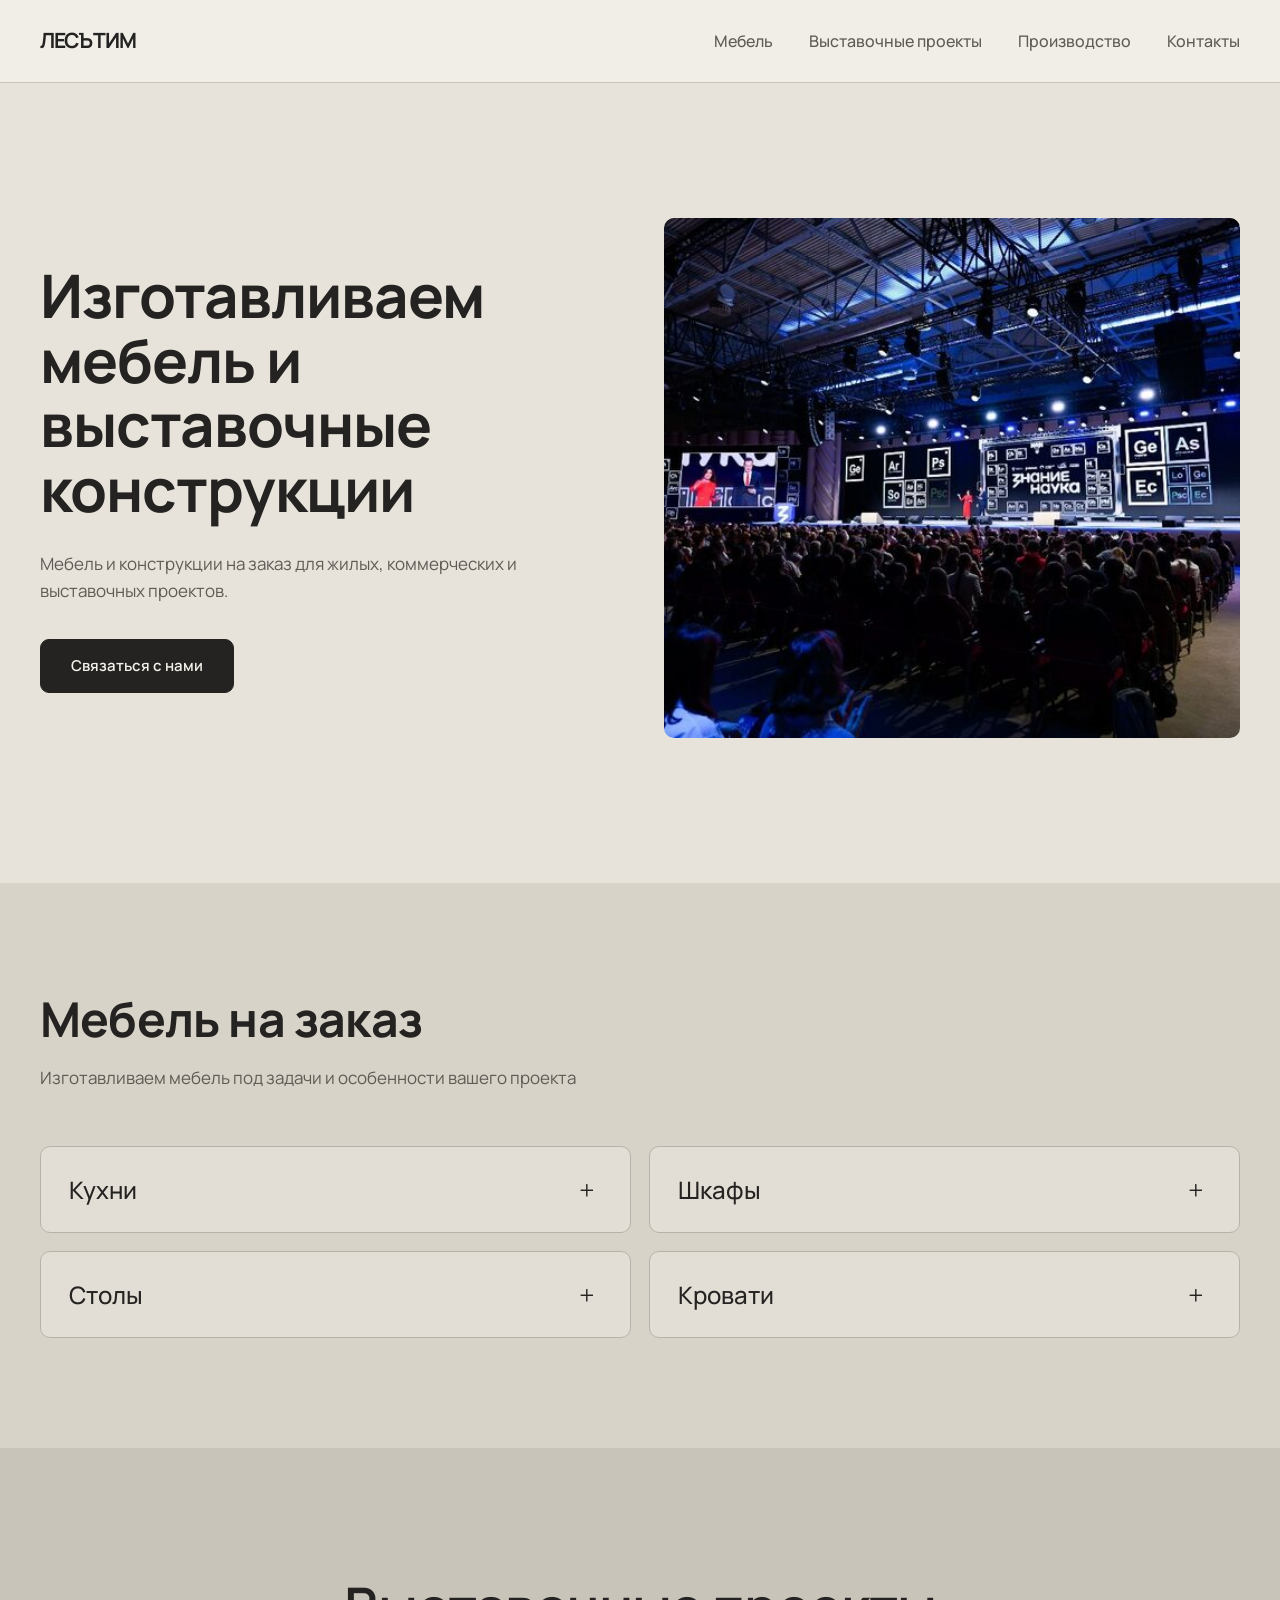
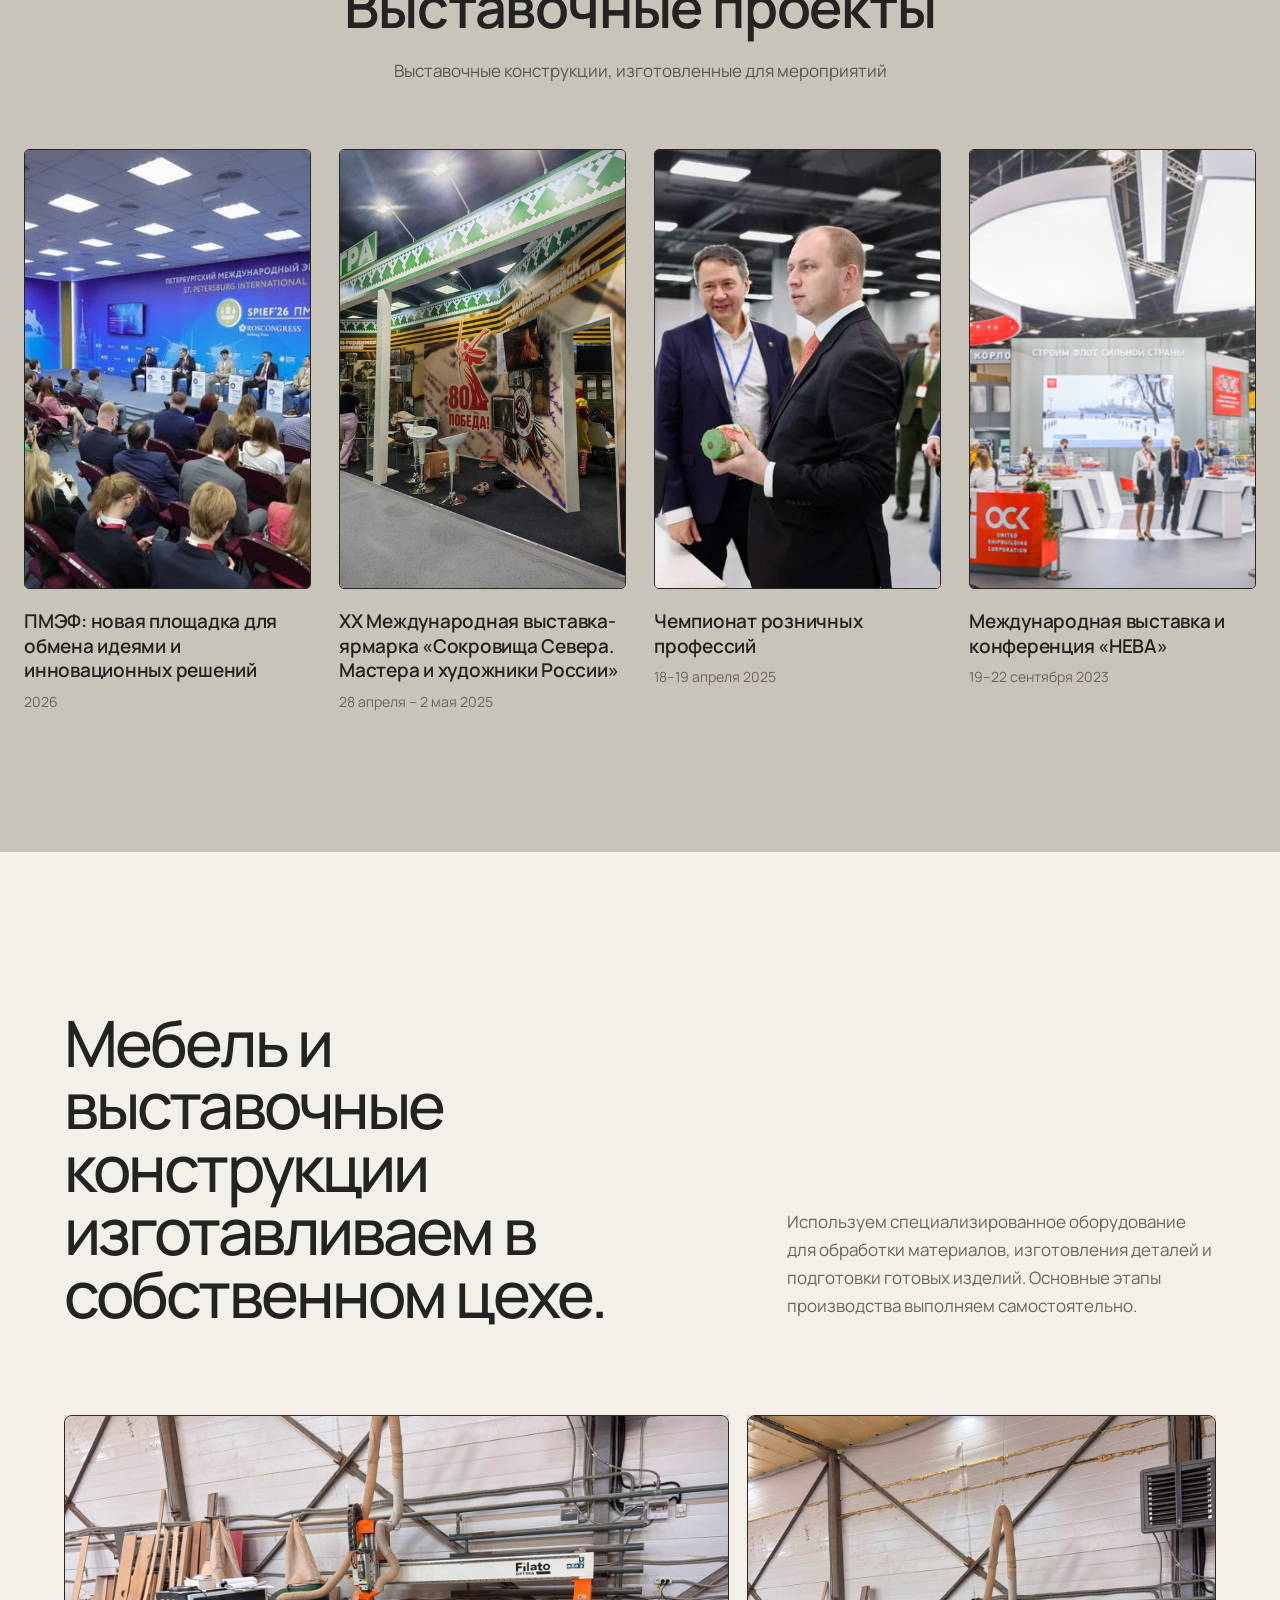
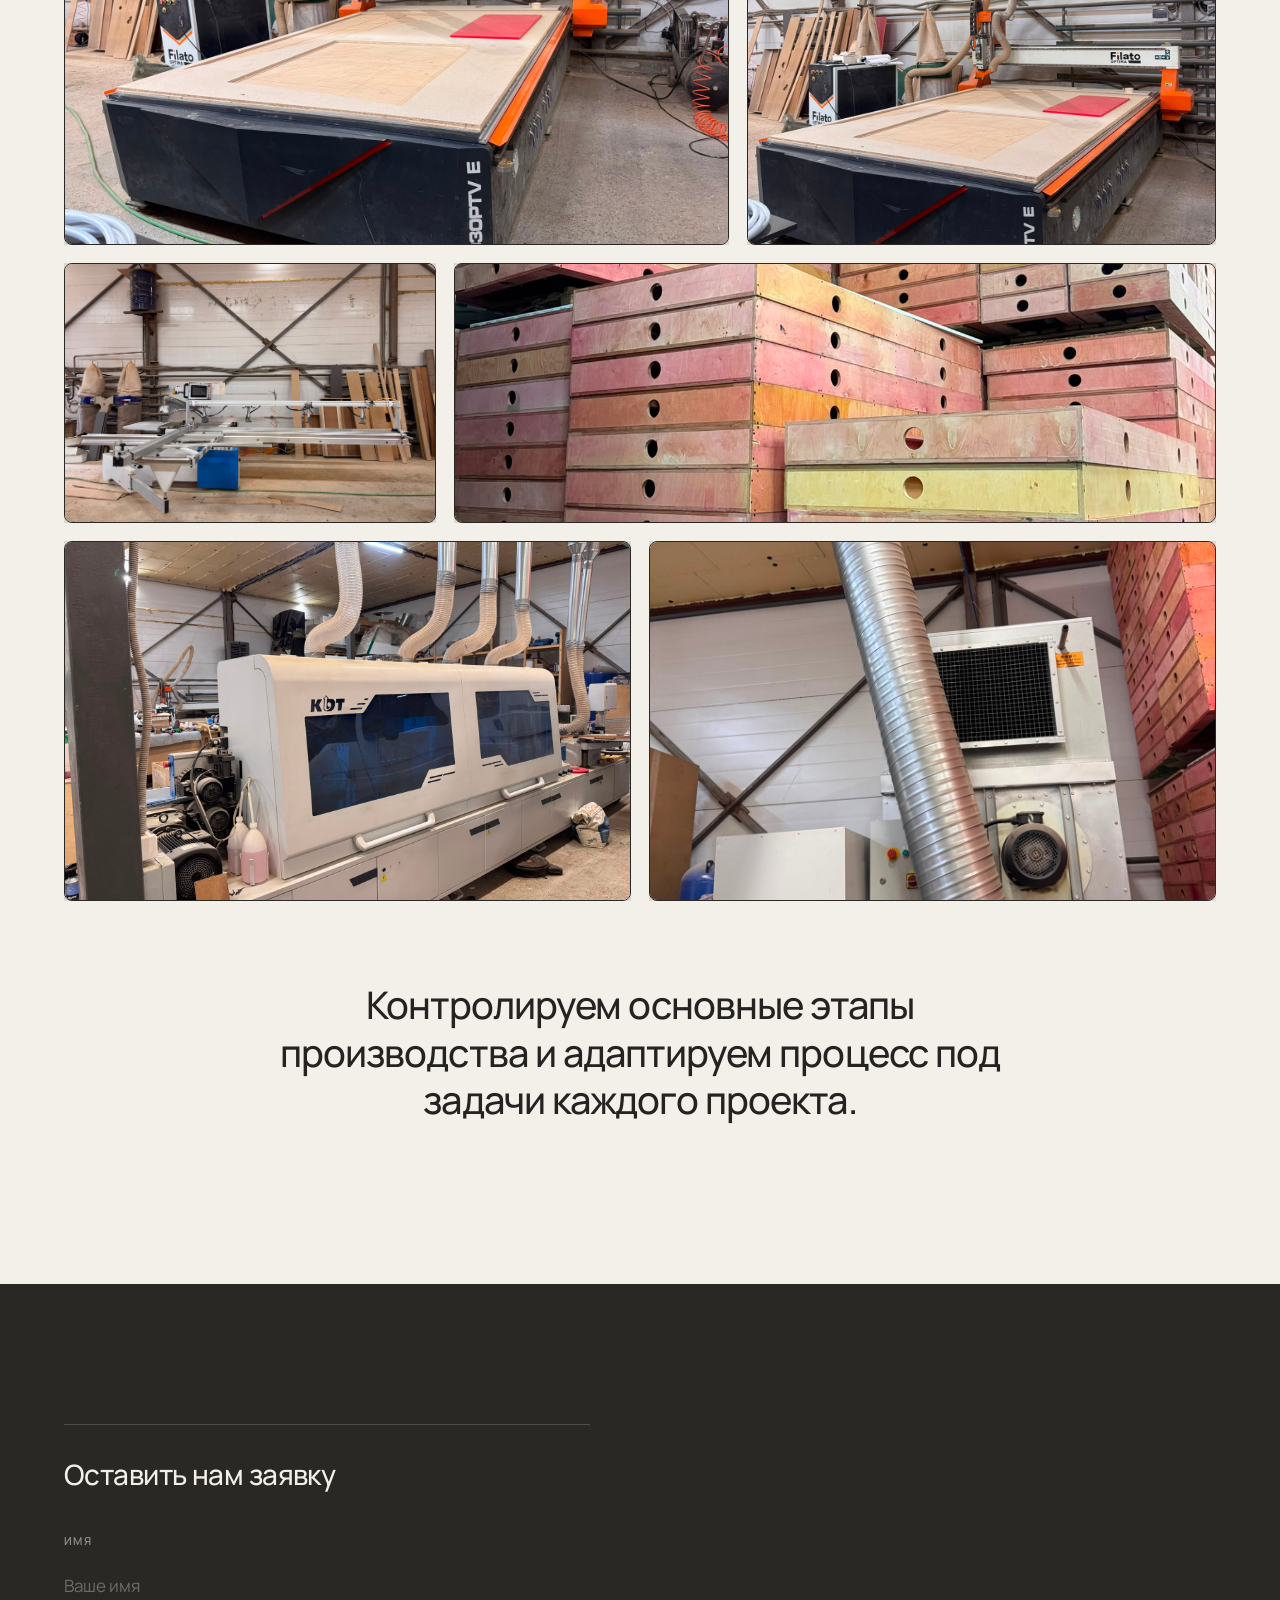
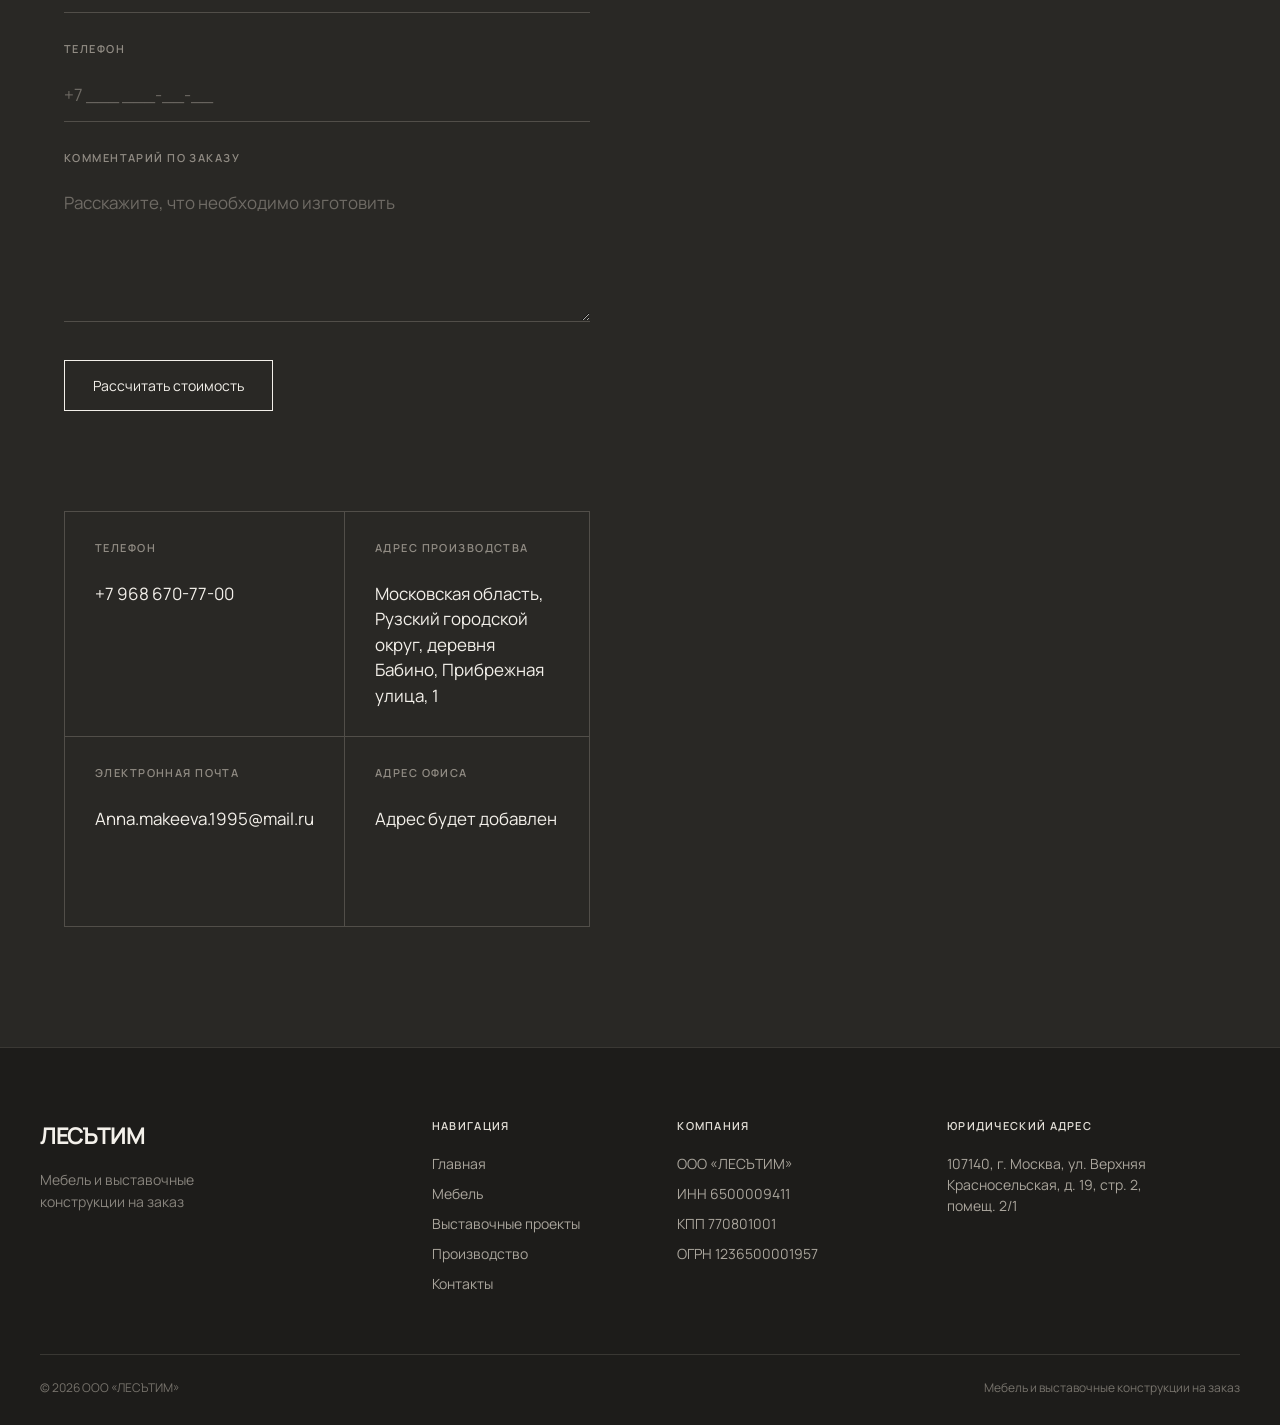
==== commit a21e03db: "Add files via upload" ====
--- a/index.html
+++ b/index.html
@@ -407,7 +407,7 @@
         <div class="contacts-content">
             <div class="contact-form">
 
-    <h3>Рассчитать стоимость</h3>
+    <h3>Оставить нам заявку</h3>
 
     <form id="contact-form"
     method="post"
--- a/style.css
+++ b/style.css
@@ -1665,6 +1665,7 @@
     background: #f3f0ea;
     color: #292825;
 }
+
 .thanks {
     min-height: 100vh;
     padding: 40px 0;
@@ -1672,6 +1673,7 @@
     align-items: center;
     background: #292825;
     color: #f3f0ea;
+    text-align: center;
 }
 
 .thanks .container {
@@ -1681,6 +1683,7 @@
 
 .thanks-content {
     max-width: 720px;
+    margin: 0 auto;
 }
 
 .thanks-label {
@@ -1695,7 +1698,7 @@
 
 .thanks h1 {
     max-width: 700px;
-    margin: 0;
+    margin: 0 auto;
     font-size: clamp(52px, 7vw, 92px);
     line-height: 0.95;
     font-weight: 500;
@@ -1704,7 +1707,7 @@
 
 .thanks p {
     max-width: 520px;
-    margin-top: 32px;
+    margin: 32px auto 0;
     font-size: 17px;
     line-height: 1.65;
     color: #b7b2aa;
@@ -1725,6 +1728,43 @@
     background: #f3f0ea;
     color: #292825;
 }
+
+@media (max-width: 600px) {
+    .thanks {
+        padding: 30px 0;
+    }
+
+    .thanks .container {
+        width: 88%;
+    }
+
+    .thanks-label {
+        margin-bottom: 22px;
+        font-size: 10px;
+    }
+
+    .thanks h1 {
+        font-size: clamp(44px, 13vw, 64px);
+        line-height: 0.98;
+    }
+
+    .thanks p {
+        margin-top: 24px;
+        font-size: 15px;
+        line-height: 1.55;
+    }
+
+    .thanks-button {
+        margin-top: 32px;
+        padding: 14px 24px;
+        font-size: 13px;
+    }
+}
+
+
+.form-field-honeypot {
+    display: none;
+}
 @media (max-width: 900px) {
 
     .contacts {
@@ -1823,38 +1863,3 @@
     }
 
 }
-@media (max-width: 600px) {
-
-    .thanks {
-        padding: 32px 0;
-    }
-
-    .thanks .container {
-        width: calc(100% - 32px);
-    }
-
-    .thanks-label {
-        margin-bottom: 22px;
-        font-size: 10px;
-    }
-
-    .thanks h1 {
-        font-size: clamp(44px, 13vw, 64px);
-        line-height: 0.98;
-        letter-spacing: -0.045em;
-    }
-
-    .thanks p {
-        margin-top: 24px;
-        font-size: 15px;
-        line-height: 1.6;
-    }
-
-    .thanks-button {
-        width: 100%;
-        margin-top: 32px;
-        padding: 16px 22px;
-        text-align: center;
-    }
-
-}
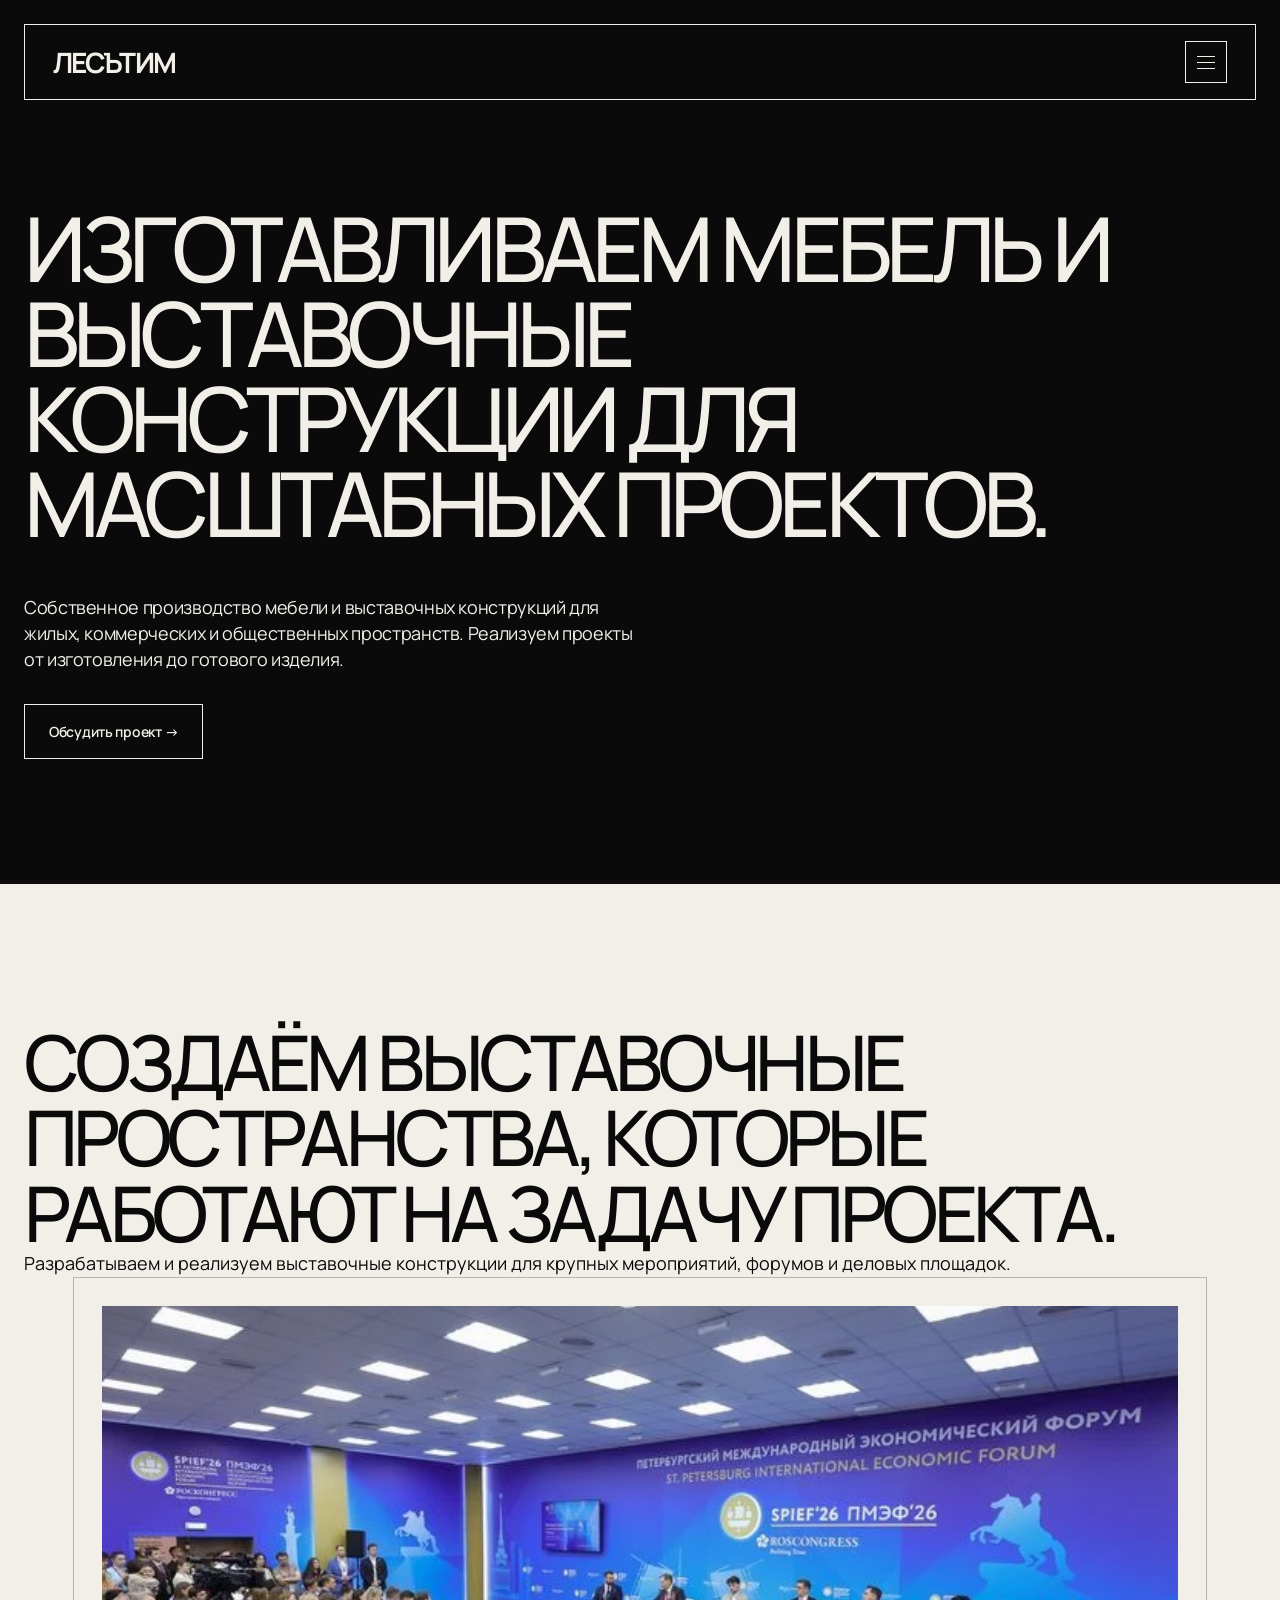
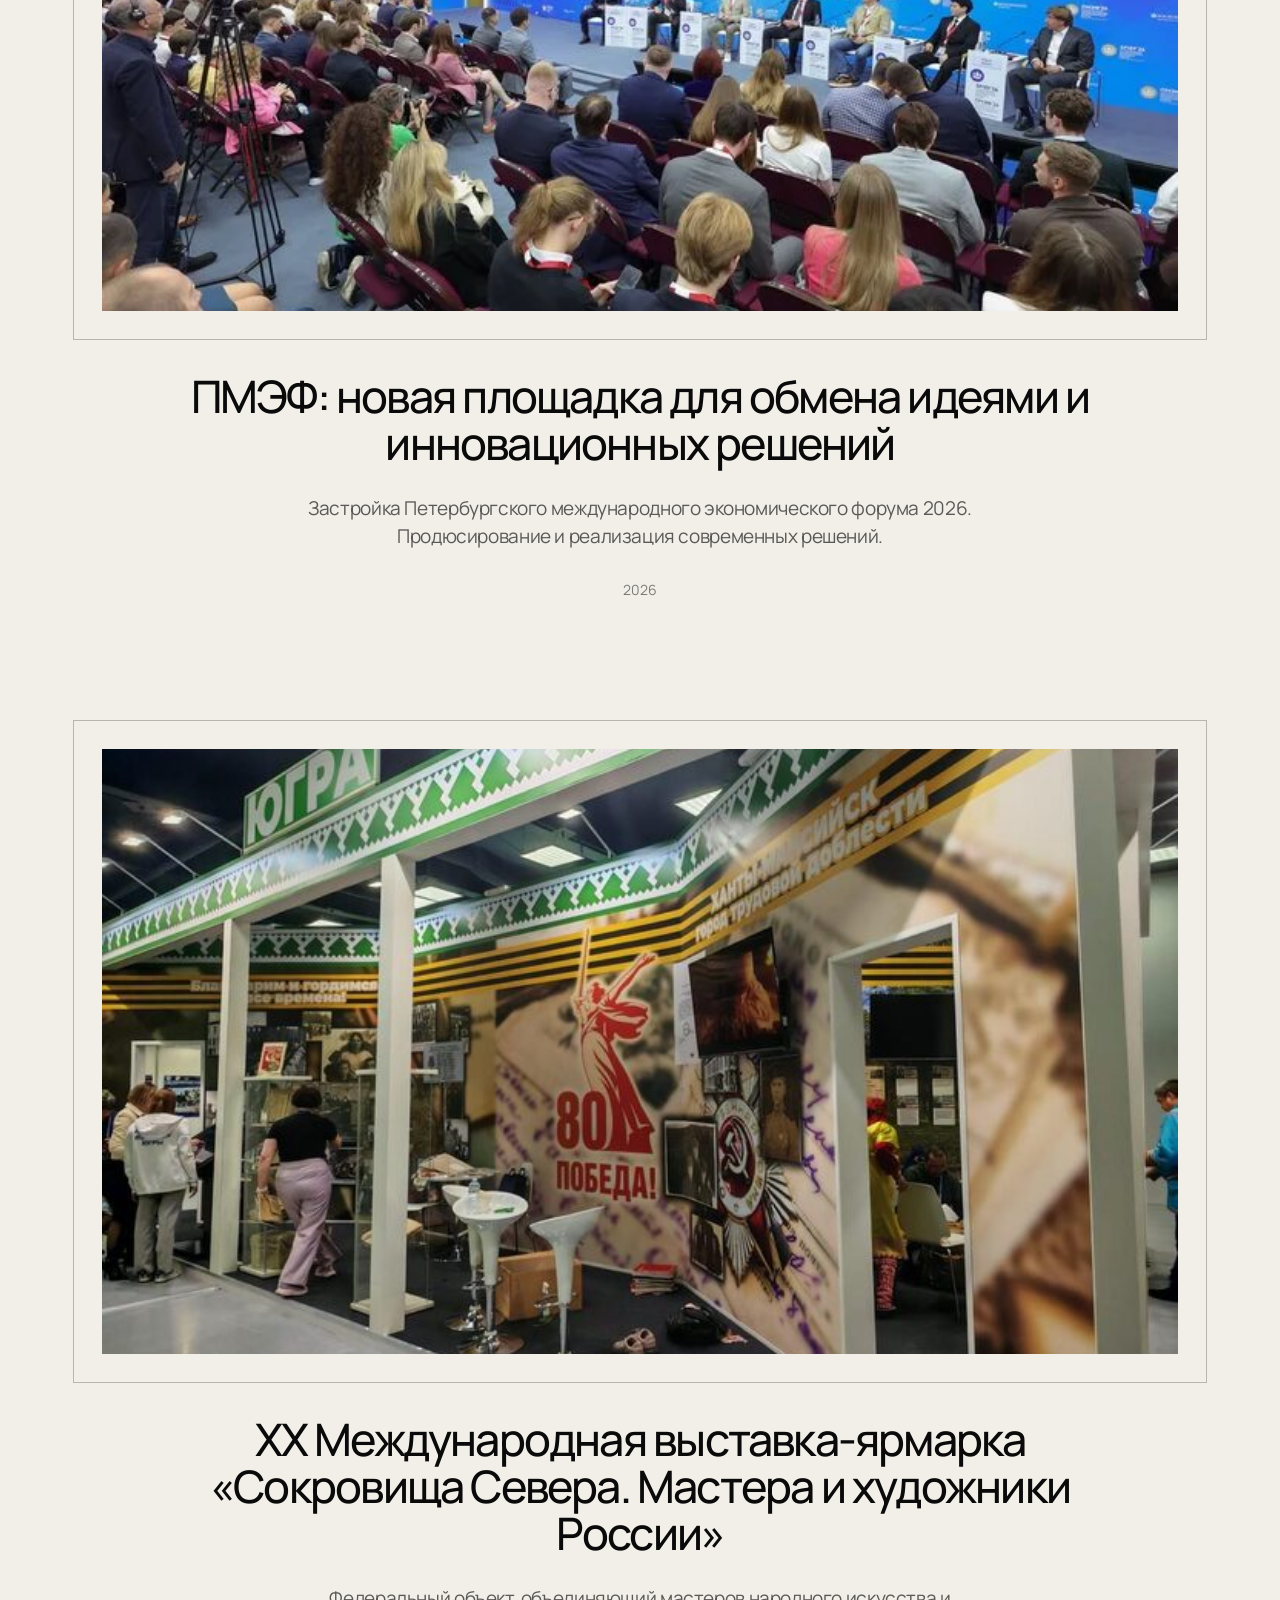
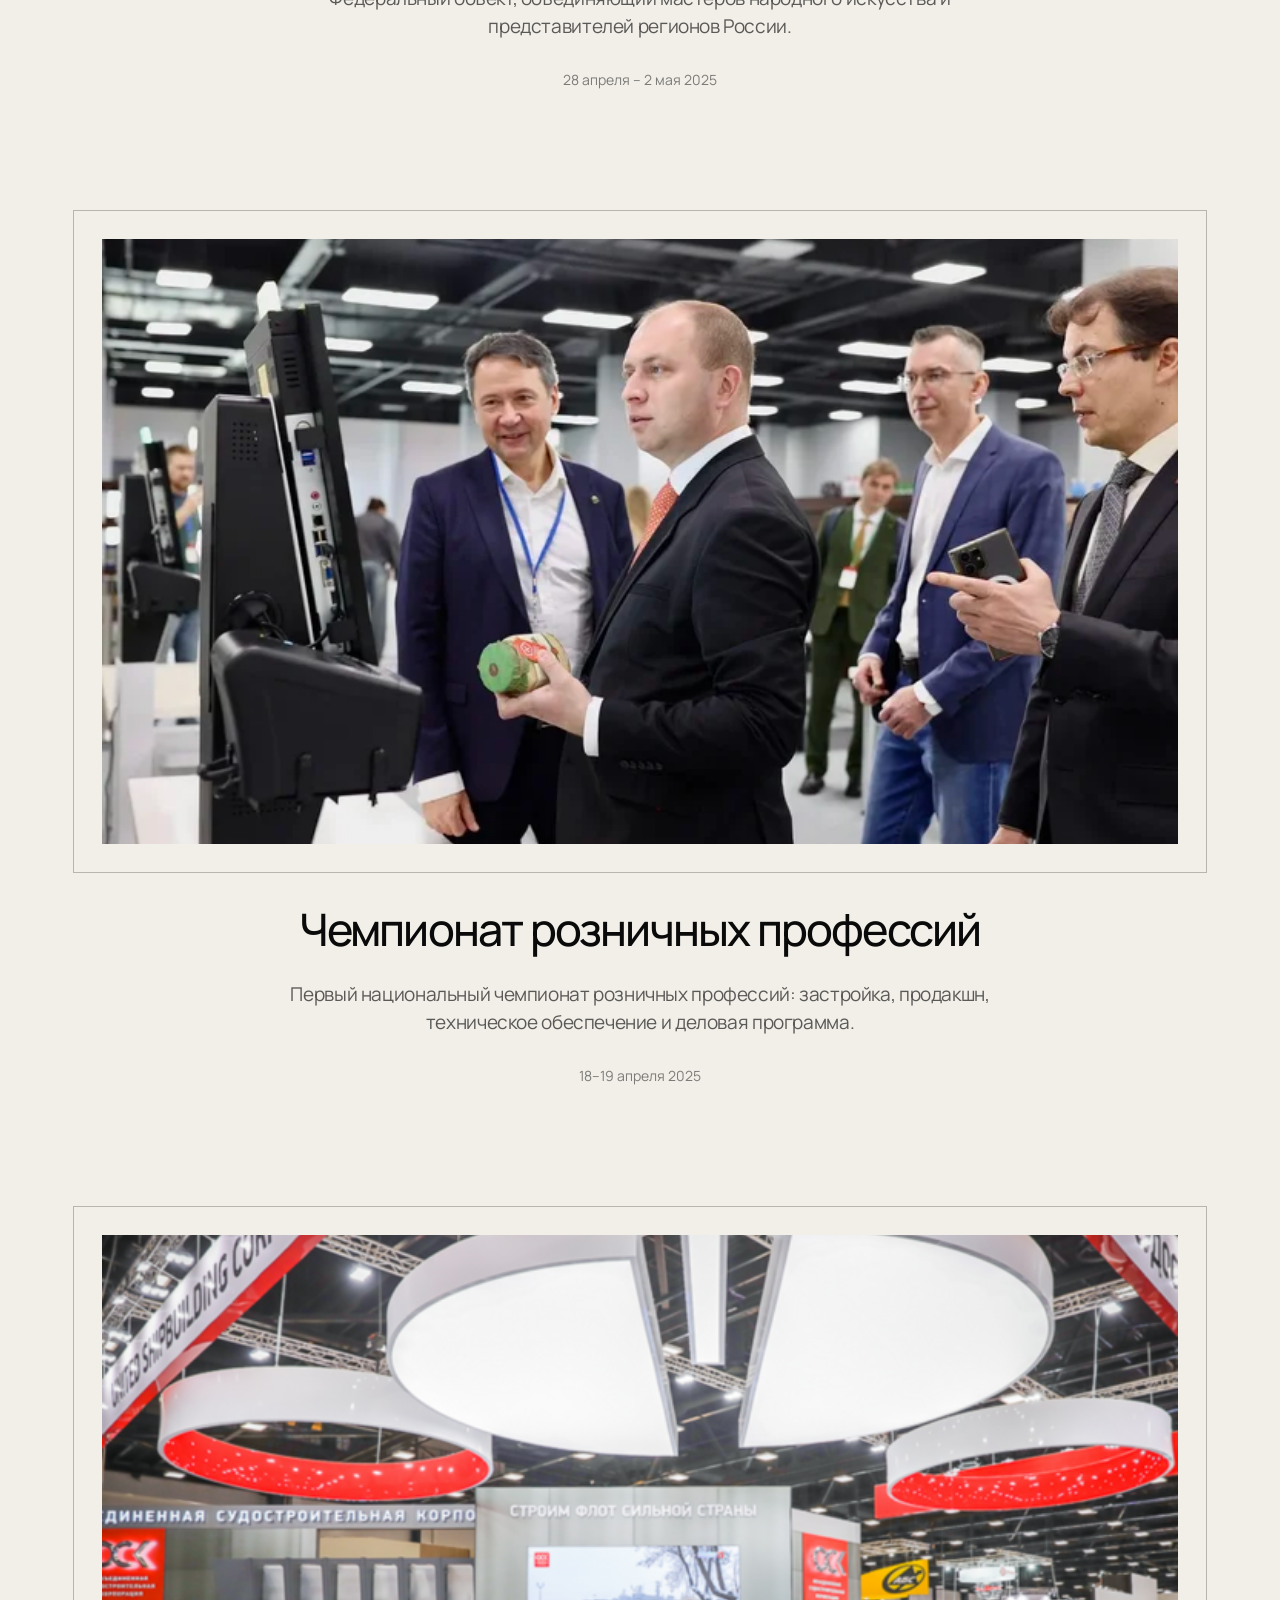
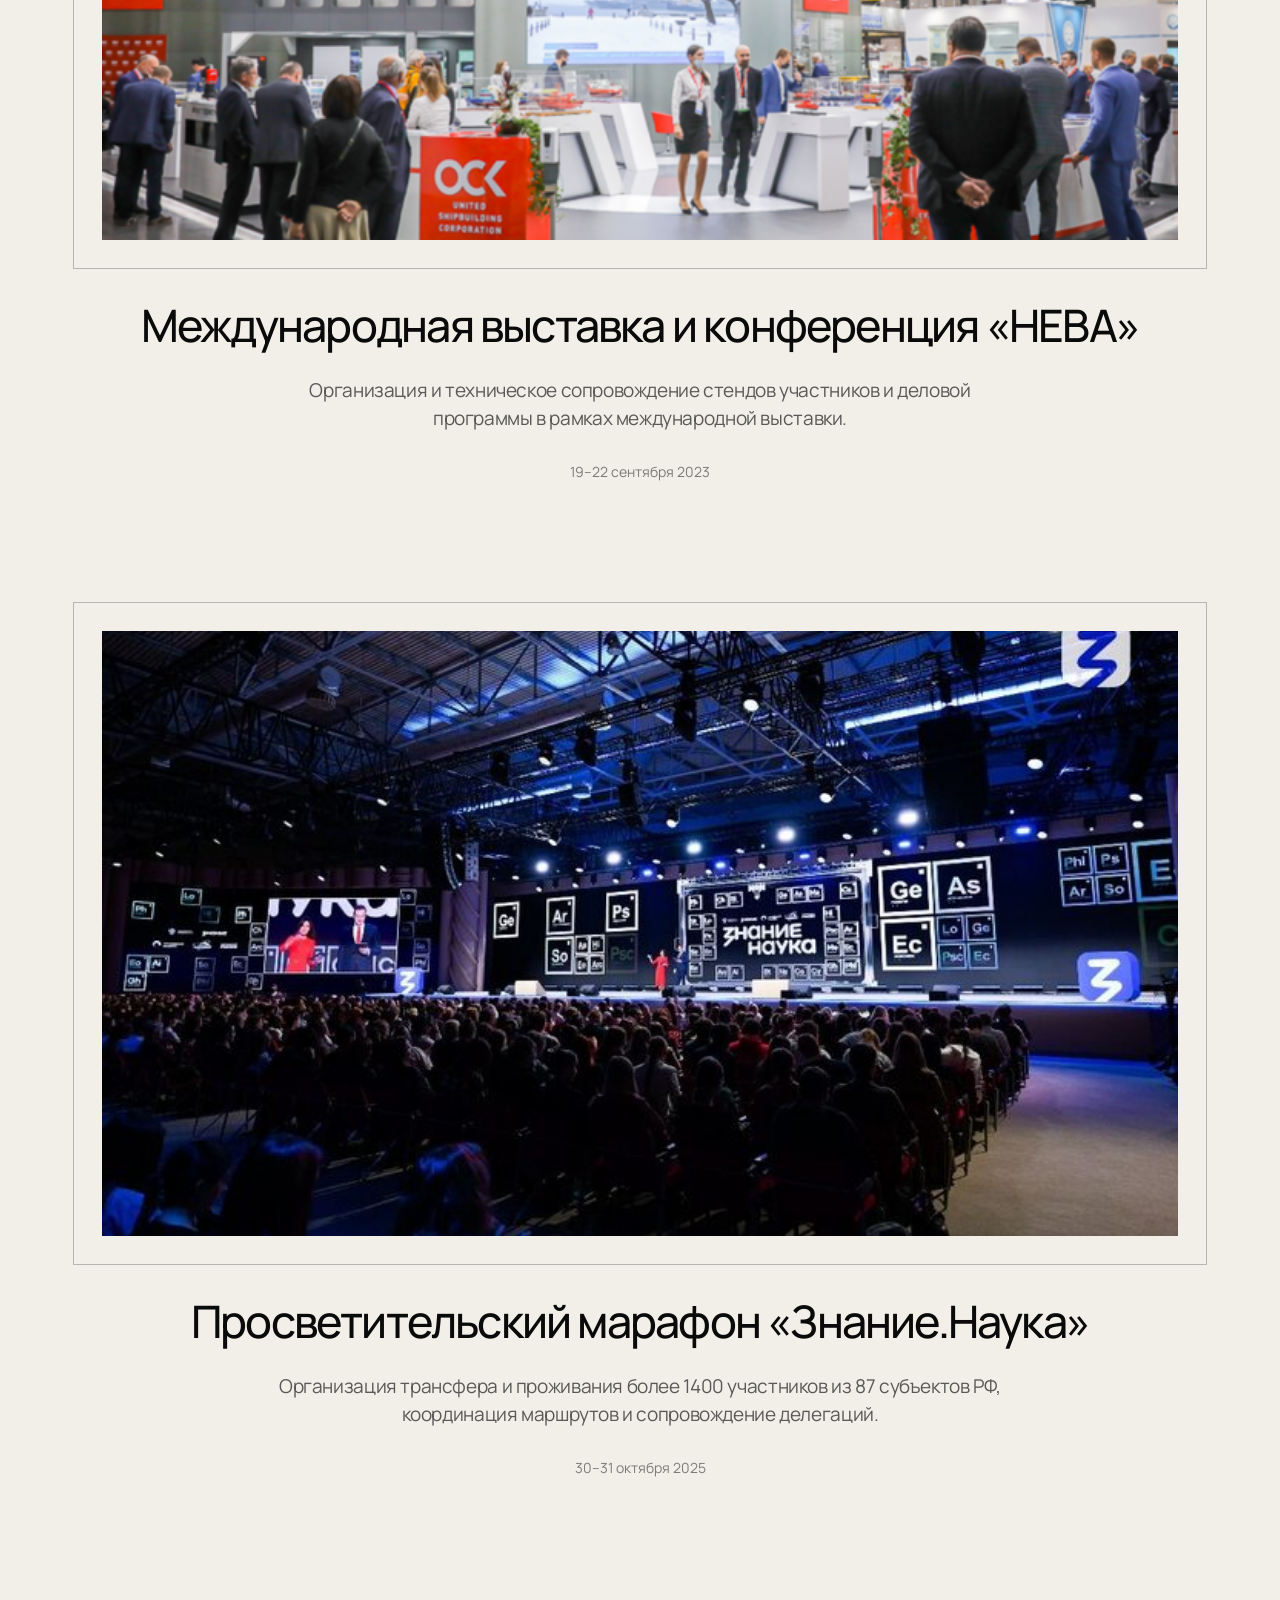
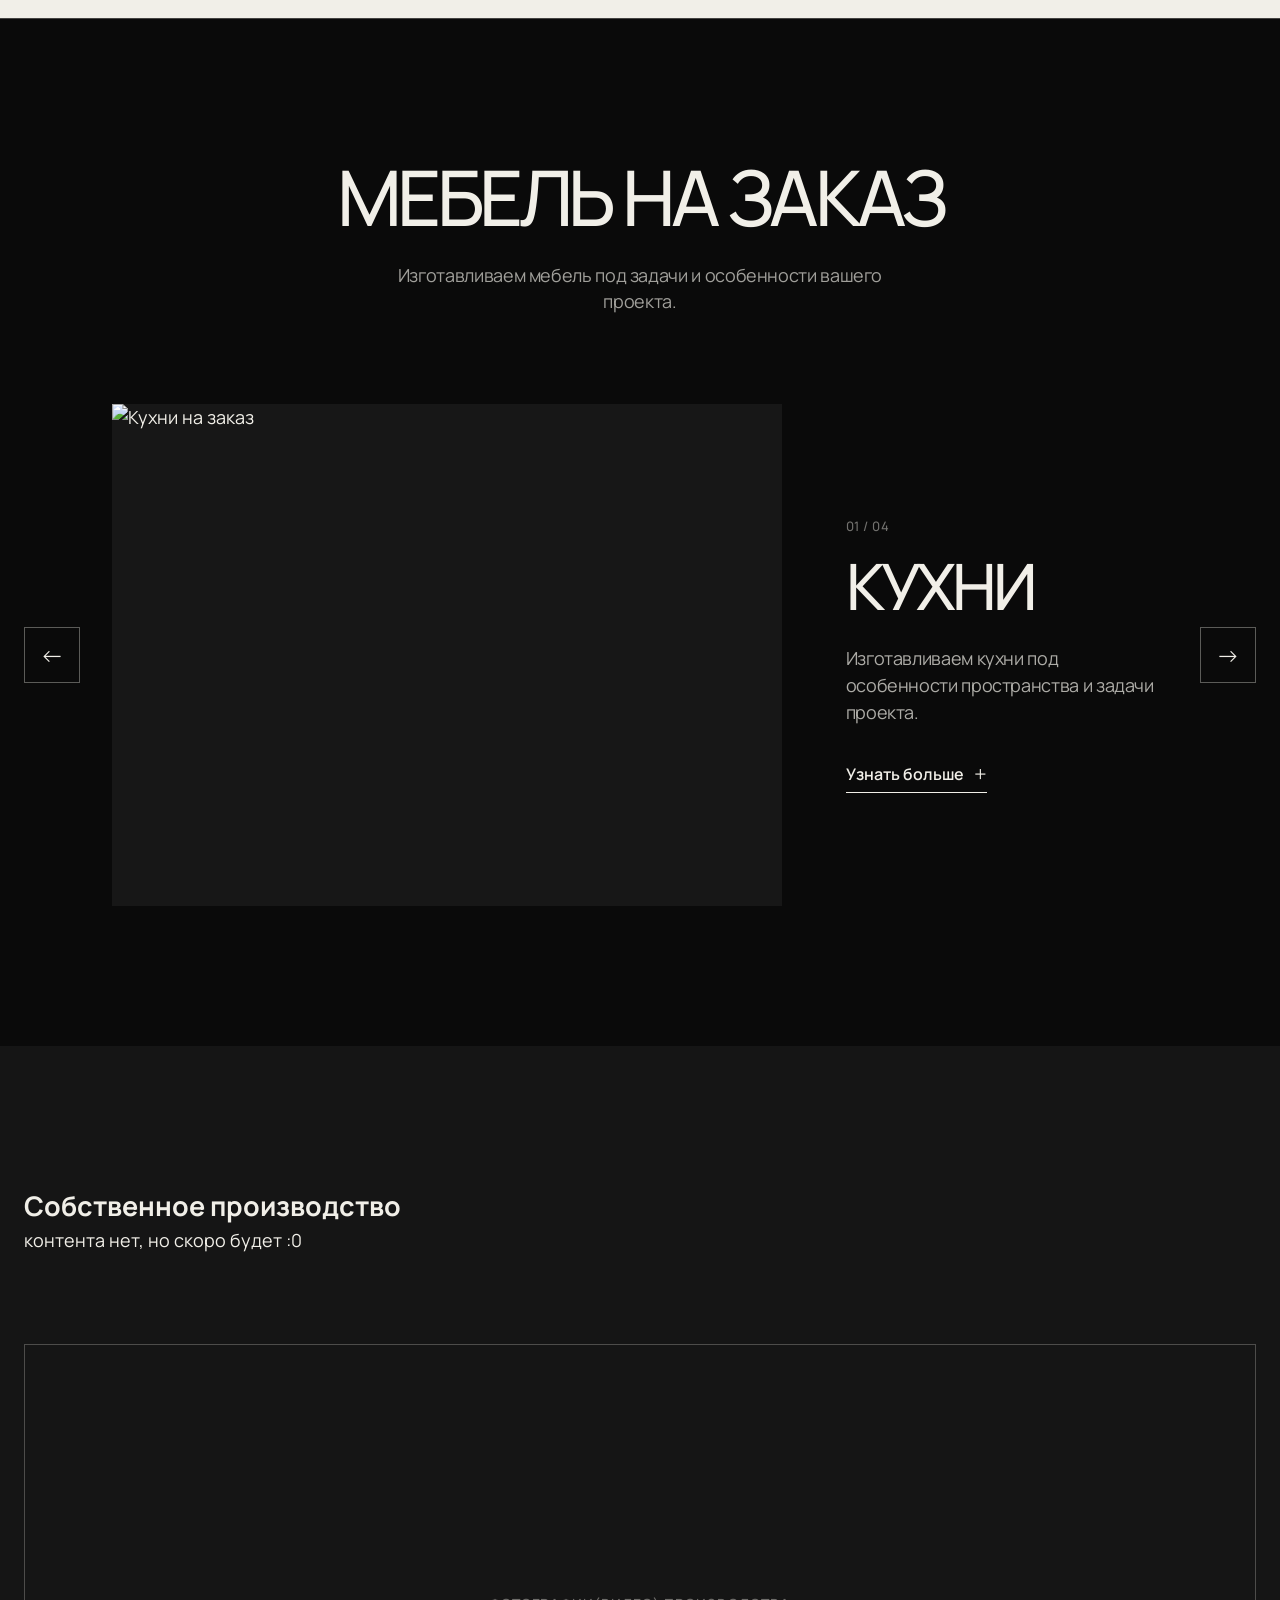
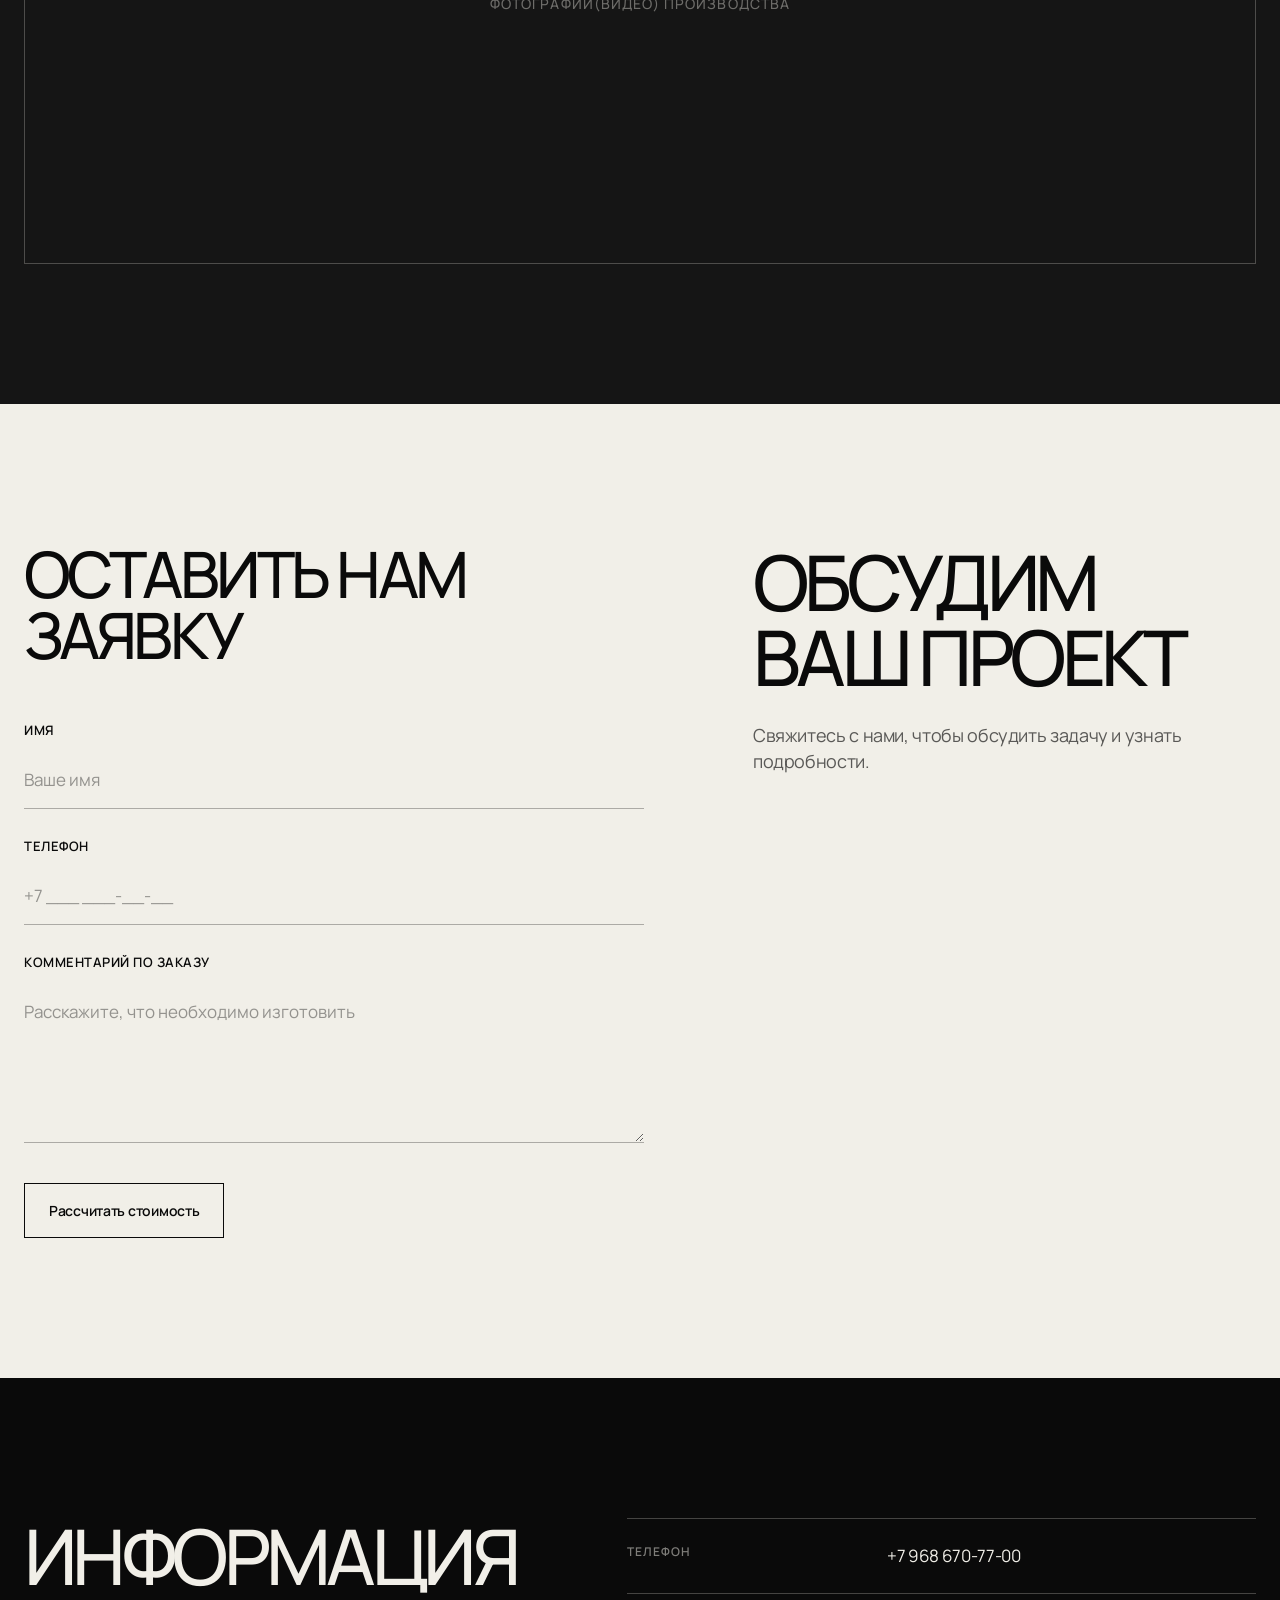
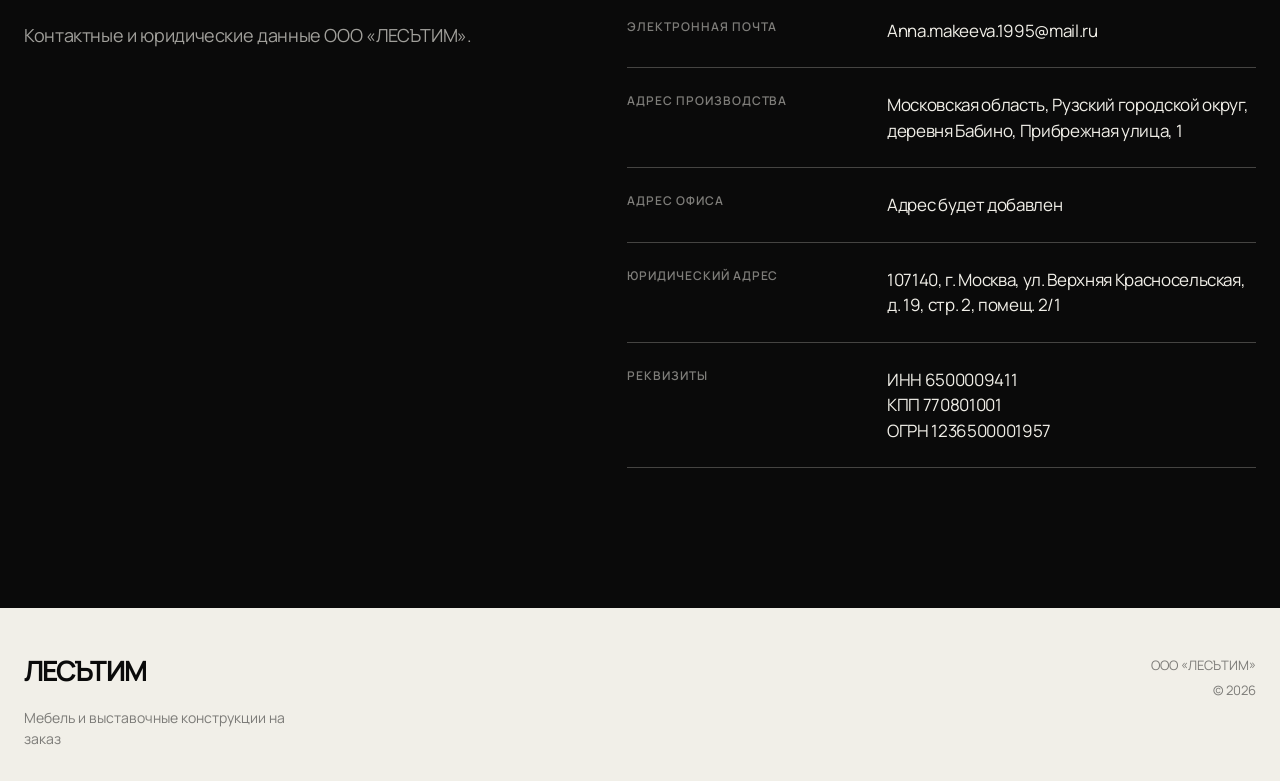
==== commit 579e7232: "Add files via upload" ====
--- a/index.html
+++ b/index.html
@@ -1,300 +1,425 @@
+
 <!DOCTYPE html>
 <html lang="ru">
 <head>
     <meta charset="UTF-8">
     <meta name="viewport" content="width=device-width, initial-scale=1.0">
-    <title>Сайт</title>
+
+    <title>ЛЕСЪТИМ — мебель и выставочные конструкции</title>
+
     <link rel="stylesheet" href="style.css">
+
     <link rel="preconnect" href="https://fonts.googleapis.com">
-<link rel="preconnect" href="https://fonts.gstatic.com" crossorigin>
-
-<link
-    href="https://fonts.googleapis.com/css2?family=Manrope:wght@400;500;600;700&display=swap"
-    rel="stylesheet"
->
+    <link rel="preconnect" href="https://fonts.gstatic.com" crossorigin>
+
+    <link
+        href="https://fonts.googleapis.com/css2?family=Manrope:wght@400;500;600;700&display=swap"
+        rel="stylesheet"
+    >
 </head>
+
 <body>
-     <header class="header">
-        
-
-        <div class="container">
-
-            <a href="#" class="logo">
+
+    
+<header class="header">
+
+    <div class="container">
+
+        <a href="#home" class="logo">
             ЛЕСЪТИМ
         </a>
 
-            <nav class="nav">
-
-                <a href="#furniture">
-                    Мебель
-                </a>
-
-                <a href="#projects">
-                    Выставочные проекты
-                </a>
-
-                <a href="#production">
-                    Производство
-                </a>
-
-                <a href="#contacts">
-                    Контакты
-                </a>
-
-               
-
-            </nav>
-   
-        <button class="burger" aria-label="Открыть меню">
-
+        <button
+            class="burger"
+            aria-label="Открыть меню"
+            aria-expanded="false"
+        >
             <span></span>
             <span></span>
             <span></span>
-
         </button>
 
-
-
-        </div>
-
-    </header>
-    <section class="hero" id="home">
+    </div>
+
+</header>
+
+
+<div class="menu">
+
+    <div class="menu-inner">
+
+        <div class="menu-header">
+
+            <span>НАВИГАЦИЯ</span>
+
+            <button
+                class="menu-close"
+                aria-label="Закрыть меню"
+            >
+                ×
+            </button>
+
+        </div>
+
+        <nav class="menu-nav">
+
+            <a href="#home">
+                Главная
+            </a>
+
+            <a href="#furniture">
+                Мебель
+            </a>
+
+            <a href="#projects">
+                Выставочные проекты
+            </a>
+
+            <a href="#production">
+                Производство
+            </a>
+
+            <a href="#contacts">
+                Контакты
+            </a>
+
+        </nav>
+
+    </div>
+
+</div>
+
+
+
+
+    
+<section class="hero" id="home">
 
     <div class="container">
 
-        <div class="hero-top">
-
-            <div class="hero-content">
-
-                <h1>
-                    Изготавливаем мебель
-и выставочные конструкции
-                </h1>
-
-                <p>
-                    Мебель и конструкции на заказ
-для жилых, коммерческих
-и выставочных проектов.
-                </p>
-
-                <a href="#contacts" class="main-button">
-                    Связаться с нами
-                </a>
-
-            </div>
-
-            <div class="hero-image">
-
+        <div class="hero-content">
+
+            <h1>
+                Изготавливаем мебель
+                и выставочные конструкции
+                для масштабных проектов.
+            </h1>
+
+            <p>
+                Собственное производство мебели и выставочных конструкций
+                для жилых, коммерческих и общественных пространств.
+                Реализуем проекты от изготовления до готового изделия.
+            </p>
+
+            <a href="#contacts" class="main-button">
+                Обсудить проект →
+            </a>
+
+        </div>
+
+    </div>
+
+</section>
+
+
+
+
+    <section class="projects" id="projects">
+
+    <div class="container">
+
+        <div class="projects-heading">
+
+            <div class="section-heading">
+                <h2>
+                    Создаём выставочные пространства,
+                    которые работают на задачу проекта.
+                </h2>
+                <p>
+                    Разрабатываем и реализуем выставочные конструкции
+                    для крупных мероприятий, форумов и деловых площадок.
+                </p>
+            </div>
+
+        </div>
+
+        
+
+
+       
+<div class="projects-list">
+
+    <article class="project">
+
+        <div class="project-image">
+            <div class="project-image-inner">
                 <img
-                    src="материал к сайту/фотки/выставочные/5.jpg"
-                    alt="Выставочный проект ЛЕСЪТИМ"
+                    src="материал к сайту/фотки/выставочные/4.webp"
+                    alt="ПМЭФ 2026"
                 >
-
-            </div>
-
-        </div>
-
-    </div>
-
-</section>
-<section class="furniture" id="furniture">
-
-    <div class="container">
-
-        <div class="section-heading">
-
-            
-
-            <h2>
-                Мебель на заказ
-            </h2>
-
-            <p>
-                Изготавливаем мебель под задачи и особенности вашего проекта
-            </p>
-
-        </div>
-
-
-        <div class="furniture-categories">
-
-            <div class="furniture-category">
-
-                <button
-                    class="category-button"
-                    data-category="kitchens"
-                >
-                    <span>Кухни</span>
-                    <span class="category-icon">+</span>
-                </button>
-
-                <div class="furniture-gallery"></div>
-
-            </div>
-
-
-            <div class="furniture-category">
-
-                <button
-                    class="category-button"
-                    data-category="wardrobes"
-                >
-                    <span>Шкафы</span>
-                    <span class="category-icon">+</span>
-                </button>
-
-                <div class="furniture-gallery"></div>
-
-            </div>
-
-
-            <div class="furniture-category">
-
-                <button
-                    class="category-button"
-                    data-category="tables"
-                >
-                    <span>Столы</span>
-                    <span class="category-icon">+</span>
-                </button>
-
-                <div class="furniture-gallery"></div>
-
-            </div>
-
-
-            <div class="furniture-category">
-
-                <button
-                    class="category-button"
-                    data-category="beds"
-                >
-                    <span>Кровати</span>
-                    <span class="category-icon">+</span>
-                </button>
-
-                <div class="furniture-gallery"></div>
-
-            </div>
-
-        </div>
-
-    </div>
-
-</section>
-
-<section class="projects" id="projects">
-
-    <div class="projects-heading">
-
-        <div class="section-heading">
-
-            <h2>
-                Выставочные проекты
-            </h2>
-
-            <p>
-                Выставочные конструкции, изготовленные для мероприятий
-            </p>
-
-        </div>
-
-    </div>
-
-    <div class="projects-gallery">
-
-        <article class="project-item">
-
-            <img
-                src="материал к сайту/фотки/выставочные/4.webp"
-                alt="Выставочный проект ЛЕСЪТИМ"
-            >
-
-            <div class="project-info">
+            </div>
+        </div>
+
+        <div class="project-info">
+
+            <div class="project-content">
 
                 <h3>
-                    ПМЭФ: новая площадка для обмена идеями и инновационных решений
+                    ПМЭФ: новая площадка для обмена идеями
+                    и инновационных решений
                 </h3>
 
-                <span>
+                <p>
+                    Застройка Петербургского международного
+                    экономического форума 2026.
+                    Продюсирование и реализация
+                    современных решений.
+                </p>
+
+                <span class="project-date">
                     2026
                 </span>
 
             </div>
 
-        </article>
-
-
-        <article class="project-item">
-
-            <img
-                src="материал к сайту/фотки/выставочные/1.jpg"
-                alt="Выставочный проект ЛЕСЪТИМ"
-            >
-
-            <div class="project-info">
+        </div>
+
+    </article>
+
+
+    <article class="project">
+
+        <div class="project-image">
+            <div class="project-image-inner">
+                <img
+                    src="материал к сайту/фотки/выставочные/1.jpg"
+                    alt="Сокровища Севера 2025"
+                >
+            </div>
+        </div>
+
+        <div class="project-info">
+
+            <div class="project-content">
 
                 <h3>
                     XX Международная выставка-ярмарка
                     «Сокровища Севера. Мастера и художники России»
                 </h3>
 
-                <span>
+                <p>
+                    Федеральный объект, объединяющий
+                    мастеров народного искусства
+                    и представителей регионов России.
+                </p>
+
+                <span class="project-date">
                     28 апреля – 2 мая 2025
                 </span>
 
             </div>
 
-        </article>
-
-
-        <article class="project-item">
-
-            <img
-                src="материал к сайту/фотки/выставочные/2.webp"
-                alt="Выставочный проект ЛЕСЪТИМ"
-            >
-
-            <div class="project-info">
+        </div>
+
+    </article>
+
+
+    <article class="project">
+
+        <div class="project-image">
+            <div class="project-image-inner">
+                <img
+                    src="материал к сайту/фотки/выставочные/2.webp"
+                    alt="Чемпионат розничных профессий"
+                >
+            </div>
+        </div>
+
+        <div class="project-info">
+
+            <div class="project-content">
 
                 <h3>
                     Чемпионат розничных профессий
                 </h3>
 
-                <span>
+                <p>
+                    Первый национальный чемпионат
+                    розничных профессий: застройка,
+                    продакшн, техническое обеспечение
+                    и деловая программа.
+                </p>
+
+                <span class="project-date">
                     18–19 апреля 2025
                 </span>
 
             </div>
 
-        </article>
-
-
-        <article class="project-item">
-
-            <img
-                src="материал к сайту/фотки/выставочные/3.png"
-                alt="Выставочный проект ЛЕСЪТИМ"
-            >
-
-            <div class="project-info">
+        </div>
+
+    </article>
+
+
+    <article class="project">
+
+        <div class="project-image">
+            <div class="project-image-inner">
+                <img
+                    src="материал к сайту/фотки/выставочные/3.png"
+                    alt="Международная выставка и конференция НЕВА"
+                >
+            </div>
+        </div>
+
+        <div class="project-info">
+
+            <div class="project-content">
 
                 <h3>
                     Международная выставка и конференция «НЕВА»
                 </h3>
 
-                <span>
+                <p>
+                    Организация и техническое сопровождение
+                    стендов участников и деловой программы
+                    в рамках международной выставки.
+                </p>
+
+                <span class="project-date">
                     19–22 сентября 2023
                 </span>
 
             </div>
 
-        </article>
+        </div>
+
+    </article>
+
+
+    <article class="project">
+
+        <div class="project-image">
+            <div class="project-image-inner">
+                <img
+                    src="материал к сайту/фотки/выставочные/5.jpg"
+                    alt="Просветительский марафон Знание.Наука"
+                >
+            </div>
+        </div>
+
+        <div class="project-info">
+
+            <div class="project-content">
+
+                <h3>
+                    Просветительский марафон «Знание.Наука»
+                </h3>
+
+                <p>
+                    Организация трансфера и проживания
+                    более 1400 участников из 87 субъектов РФ,
+                    координация маршрутов и сопровождение
+                    делегаций.
+                </p>
+
+                <span class="project-date">
+                    30–31 октября 2025
+                </span>
+
+            </div>
+
+        </div>
+
+    </article>
+
+</div>
+
+
+</section>
+<section class="furniture" id="furniture">
+
+    <div class="container">
+
+        <div class="furniture-heading">
+
+            <h2>
+                Мебель на заказ
+            </h2>
+
+            <p>
+                Изготавливаем мебель под задачи
+                и особенности вашего проекта.
+            </p>
+
+        </div>
+
+
+        <div class="furniture-slider">
+
+            <button
+                class="furniture-arrow furniture-arrow-prev"
+                type="button"
+                aria-label="Предыдущая категория"
+            >
+                ←
+            </button>
+
+
+            <div class="furniture-slide">
+
+                <div class="furniture-image">
+                    <img
+                        src="материал к сайту/фотки/мебель/кухни/1.jpg"
+                        alt="Кухни на заказ"
+                    >
+                </div>
+
+
+                <div class="furniture-content">
+
+                    <span class="furniture-counter">
+                        01 / 04
+                    </span>
+
+                    <h3>
+                        Кухни
+                    </h3>
+
+                    <p>
+                        Изготавливаем кухни под особенности
+                        пространства и задачи проекта.
+                    </p>
+
+                    <a
+                        href="furniture/kitchens.html"
+                        class="furniture-link"
+                    >
+                        Узнать больше
+                        <span>+</span>
+                    </a>
+
+                </div>
+
+            </div>
+
+
+            <button
+                class="furniture-arrow furniture-arrow-next"
+                type="button"
+                aria-label="Следующая категория"
+            >
+                →
+            </button>
+
+        </div>
 
     </div>
 
 </section>
-<section class="production" id="production">
+
+
+    <section class="production" id="production">
 
     <div class="container">
 
@@ -302,11 +427,8 @@
 
             <div class="production-title">
 
-                
-
                 <h2>
-                    Мебель и выставочные конструкции
-                    изготавливаем в собственном цехе.
+                    Собственное производство
                 </h2>
 
             </div>
@@ -314,87 +436,18 @@
             <div class="production-lead">
 
                 <p>
-                    Используем специализированное оборудование
-                    для обработки материалов, изготовления деталей
-                    и подготовки готовых изделий. Основные этапы
-                    производства выполняем самостоятельно.
-                </p>
-
-            </div>
-
-        </div>
-
-
-        <div class="production-gallery">
-
-            <div class="production-image production-image-main">
-
-                <img
-                    src="материал к сайту/фотки/производство/6.jpeg"
-                    alt="Оборудование производственного цеха"
-                >
-
-            </div>
-
-
-            <div class="production-image">
-
-                <img
-                    src="материал к сайту/фотки/производство/1.jpeg"
-                    alt="Оборудование мебельного производства"
-                >
-
-            </div>
-
-
-            <div class="production-image">
-
-                <img
-                    src="материал к сайту/фотки/производство/2.jpeg"
-                    alt="Производственное оборудование"
-                >
-
-            </div>
-
-
-            <div class="production-image production-image-wide">
-
-                <img
-                    src="материал к сайту/фотки/производство/7.jpeg"
-                    alt="Заготовки на производстве"
-                >
-
-            </div>
-
-
-            <div class="production-image">
-
-                <img
-                    src="материал к сайту/фотки/производство/3.jpeg"
-                    alt="Оборудование производственного цеха"
-                >
-
-            </div>
-
-
-            <div class="production-image">
-
-                <img
-                    src="материал к сайту/фотки/производство/5.jpeg"
-                    alt="Производственное оборудование"
-                >
-
-            </div>
-
-        </div>
-
-
-        <div class="production-bottom">
-
-            <p>
-                Контролируем основные этапы производства и адаптируем процесс под задачи каждого проекта.
-            </p>
-
+                    контента нет, но скоро будет :0
+                    
+                </p>
+
+            </div>
+
+        </div>
+
+        <div class="production-placeholder">
+            <span>
+                Фотографии(видео) производства
+            </span>
         </div>
 
     </div>
@@ -405,44 +458,80 @@
     <div class="container">
 
         <div class="contacts-content">
+
             <div class="contact-form">
 
-    <h3>Оставить нам заявку</h3>
-
-    <form id="contact-form"
-    method="post"
-    >
-    <div class="form-field-honeypot">
-    <input
-        type="text"
-        name="website"
-        tabindex="-1"
-        autocomplete="off"
-    >
-</div>
-
-        <div class="form-field">
-            <label for="name">Имя</label>
-            <input type="text" id="name" name="name" placeholder="Ваше имя" required>
-        </div>
-
-        <div class="form-field">
-            <label for="phone">Телефон</label>
-            <input type="tel" id="phone" name="phone" placeholder="+7 ___ ___-__-__" required>
-        </div>
-
-        <div class="form-field">
-            <label for="comment">Комментарий по заказу</label>
-            <textarea id="comment" name="comment" rows="5" placeholder="Расскажите, что необходимо изготовить"></textarea>
-        </div>
-
-        <button type="submit">
-            Рассчитать стоимость
-        </button>
-
-    </form>
-
-</div>
+                <h3>
+                    Оставить нам заявку
+                </h3>
+
+                <form id="contact-form" method="post">
+
+                    <div class="form-field-honeypot">
+
+                        <input
+                            type="text"
+                            name="website"
+                            tabindex="-1"
+                            autocomplete="off"
+                        >
+
+                    </div>
+
+                    <div class="form-field">
+
+                        <label for="name">
+                            Имя
+                        </label>
+
+                        <input
+                            type="text"
+                            id="name"
+                            name="name"
+                            placeholder="Ваше имя"
+                            required
+                        >
+
+                    </div>
+
+                    <div class="form-field">
+
+                        <label for="phone">
+                            Телефон
+                        </label>
+
+                        <input
+                            type="tel"
+                            id="phone"
+                            name="phone"
+                            placeholder="+7 ___ ___-__-__"
+                            required
+                        >
+
+                    </div>
+
+                    <div class="form-field">
+
+                        <label for="comment">
+                            Комментарий по заказу
+                        </label>
+
+                        <textarea
+                            id="comment"
+                            name="comment"
+                            rows="5"
+                            placeholder="Расскажите, что необходимо изготовить"
+                        ></textarea>
+
+                    </div>
+
+                    <button type="submit">
+                        Рассчитать стоимость
+                    </button>
+
+                </form>
+
+            </div>
 
             <div class="section-heading">
 
@@ -457,12 +546,36 @@
 
             </div>
 
-
-            <div class="contacts-list">
-
-                <div class="contact-item">
-
-                    <span class="contact-label">
+        </div>
+
+    </div>
+
+</section>
+
+<section class="information" id="information">
+
+    <div class="container">
+
+        <div class="information-content">
+
+            <div class="section-heading">
+
+                <h2>
+                    Информация
+                </h2>
+
+                <p>
+                    Контактные и юридические данные
+                    ООО «ЛЕСЪТИМ».
+                </p>
+
+            </div>
+
+            <div class="information-list">
+
+                <div class="information-item">
+
+                    <span class="information-label">
                         ТЕЛЕФОН
                     </span>
 
@@ -472,10 +585,21 @@
 
                 </div>
 
-
-                <div class="contact-item">
-
-                    <span class="contact-label">
+                <div class="information-item">
+
+                    <span class="information-label">
+                        ЭЛЕКТРОННАЯ ПОЧТА
+                    </span>
+
+                    <a href="mailto:Anna.makeeva.1995@mail.ru">
+                        Anna.makeeva.1995@mail.ru
+                    </a>
+
+                </div>
+
+                <div class="information-item">
+
+                    <span class="information-label">
                         АДРЕС ПРОИЗВОДСТВА
                     </span>
 
@@ -488,23 +612,9 @@
 
                 </div>
 
-
-                <div class="contact-item">
-
-                    <span class="contact-label">
-                        ЭЛЕКТРОННАЯ ПОЧТА
-                    </span>
-
-                    <p>
-                        Anna.makeeva.1995@mail.ru
-                    </p>
-
-                </div>
-
-
-                <div class="contact-item">
-
-                    <span class="contact-label">
+                <div class="information-item">
+
+                    <span class="information-label">
                         АДРЕС ОФИСА
                     </span>
 
@@ -514,6 +624,35 @@
 
                 </div>
 
+                <div class="information-item">
+
+                    <span class="information-label">
+                        ЮРИДИЧЕСКИЙ АДРЕС
+                    </span>
+
+                    <p>
+                        107140, г. Москва,
+                        ул. Верхняя Красносельская,
+                        д. 19, стр. 2,
+                        помещ. 2/1
+                    </p>
+
+                </div>
+
+                <div class="information-item">
+
+                    <span class="information-label">
+                        РЕКВИЗИТЫ
+                    </span>
+
+                    <p>
+                        ИНН 6500009411<br>
+                        КПП 770801001<br>
+                        ОГРН 1236500001957
+                    </p>
+
+                </div>
+
             </div>
 
         </div>
@@ -521,11 +660,14 @@
     </div>
 
 </section>
+
+
+
 <footer class="footer">
 
     <div class="container">
 
-        <div class="footer-top">
+        <div class="footer-content">
 
             <div class="footer-brand">
 
@@ -540,63 +682,17 @@
 
             </div>
 
-
-            <div class="footer-column">
-
-                <span class="footer-label">
-                    НАВИГАЦИЯ
+            <div class="footer-company">
+
+                <span>
+                    ООО «ЛЕСЪТИМ»
                 </span>
 
-                <a href="#home">Главная</a>
-                <a href="#furniture">Мебель</a>
-                <a href="#projects">Выставочные проекты</a>
-                <a href="#production">Производство</a>
-                <a href="#contacts">Контакты</a>
-
-            </div>
-
-
-            <div class="footer-column">
-
-                <span class="footer-label">
-                    КОМПАНИЯ
+                <span>
+                    © 2026
                 </span>
 
-                <span>ООО «ЛЕСЪТИМ»</span>
-                <span>ИНН 6500009411</span>
-                <span>КПП 770801001</span>
-                <span>ОГРН 1236500001957</span>
-
-            </div>
-
-
-            <div class="footer-column footer-address">
-
-                <span class="footer-label">
-                    ЮРИДИЧЕСКИЙ АДРЕС
-                </span>
-
-                <span>
-                    107140, г. Москва,
-                    ул. Верхняя Красносельская,
-                    д. 19, стр. 2,
-                    помещ. 2/1
-                </span>
-
-            </div>
-
-        </div>
-
-
-        <div class="footer-bottom">
-
-            <span>
-                © 2026 ООО «ЛЕСЪТИМ»
-            </span>
-
-            <span>
-                Мебель и выставочные конструкции на заказ
-            </span>
+            </div>
 
         </div>
 
@@ -605,8 +701,11 @@
 </footer>
 
 
-<script src="script.js">
-
-</script>
+    
+
+
+    <script src="script.js"></script>
+
 </body>
-</html>+</html>
+
--- a/style.css
+++ b/style.css
@@ -1,1865 +1,805 @@
-
+:root {
+    --black: #0A0A0A;
+    --milk: #F1EFE8;
+    
+
+    --container-width: 1280px;
+    --side-padding: 24px;
+}
 
 
 * {
-    box-sizing: border-box;
     margin: 0;
     padding: 0;
-}
+    box-sizing: border-box;
+}
+
 
 html {
     scroll-behavior: smooth;
 }
 
+
 body {
+    background: var(--black);
+    color: var(--milk);
+    font-family: "Manrope", sans-serif;
+    font-size: 18px;
+    line-height: 1.5;
+}
+
+
+img {
+    display: block;
+    max-width: 100%;
+}
+
+
+a {
+    color: inherit;
+    text-decoration: none;
+}
+
+
+button,
+input,
+textarea {
+    font: inherit;
+}
+
+
+button {
+    border: 0;
+    background: none;
+    color: inherit;
+    cursor: pointer;
+}
+
+
+.container {
+    width: min(
+        calc(100% - (var(--side-padding) * 2)),
+        var(--container-width)
+    );
+
+    margin-inline: auto;
+}
+.header {
+    position: relative;
+    z-index: 10;
+    padding: 24px 0 0;
+}
+
+
+.header .container {
+    min-height: 76px;
+
+    display: flex;
+    align-items: center;
+    justify-content: space-between;
+
+    padding: 0 28px;
+
+    border: 1px solid var(--milk);
+}
+
+
+.logo {
+    font-size: 28px;
+    font-weight: 700;
+    letter-spacing: -0.06em;
+    line-height: 1;
+
+    text-transform: uppercase;
+}
+
+
+
+
+
+.burger {
+    width: 42px;
+    height: 42px;
+
+    display: flex;
+
+    align-items: center;
+    justify-content: center;
+    flex-direction: column;
+    gap: 5px;
+
+    border: 1px solid var(--milk);
+}
+
+
+.burger span {
+    display: block;
+
+    width: 18px;
+    height: 1px;
+
+    background: var(--milk);
+}
+.menu {
+    position: fixed;
+    inset: 0;
+
+    z-index: 20;
+
+    background: var(--black);
+
+    opacity: 0;
+    visibility: hidden;
+
+    transition:
+        opacity 0.25s ease,
+        visibility 0.25s ease;
+}
+
+
+.menu.active {
+    opacity: 1;
+    visibility: visible;
+}
+
+
+.menu-inner {
+    width: min(
+        calc(100% - (var(--side-padding) * 2)),
+        var(--container-width)
+    );
+
     min-height: 100vh;
-    font-family: "Manrope", sans-serif;
-    color: #242321;
-    background: #F1EEE8;
-    line-height: 1.5;
-}
-
-.container {
-    width: min(1280px, calc(100% - 80px));
-    margin: 0 auto;
-}
-
-
-
-
-.header {
-    width: 100%;
-     background: #F1EEE8;
-    border-bottom: 1px solid #C9C5BD;
-}
-
-.header .container {
-    min-height: 82px;
+
+    margin-inline: auto;
+
+    padding: 24px 0 60px;
+}
+
+
+.menu-header {
+    min-height: 76px;
 
     display: flex;
     align-items: center;
     justify-content: space-between;
-}
-
-.logo {
-    color: #242321;
-    text-decoration: none;
-
-    font-size: 21px;
-    font-weight: 700;
-    letter-spacing: -0.04em;
-}
-
-.header nav {
-    display: flex;
-    align-items: center;
-    gap: 36px;
-}
-
-.header nav a {
-    color: #5f5b55;
-    text-decoration: none;
-
-    font-size: 16px;
-    font-weight: 500;
-
-    transition: color 0.2s ease;
-}
-
-.header nav a:hover {
-    color: #242321;
-}
-
-
-
-.hero {
-    padding: 95px 0 105px;
-    background: #E7E3DB;
-}
-
-.hero-top {
-    min-height: 600px;
-
-    display: flex;
-    align-items: center;
-    justify-content: space-between;
-
-    gap: 80px;
-}
-
-.hero-content {
-    flex: 1;
-    max-width: 700px;
-}
-
-.hero-content h1 {
-    max-width: 680px;
-    margin-bottom: 28px;
-
-    font-size: 60px;
-    line-height: 1.08;
-    letter-spacing: -1px;
-}
-
-.hero-content p {
-    max-width: 560px;
-    margin-bottom: 35px;
-
-    font-size: 17px;
-    line-height: 1.6;
-    color: #5f5b55;
-}
-
-
-
-.main-button {
-    min-height: 54px;
-    padding: 0 30px;
-
-    display: inline-flex;
+
+    padding: 0 28px;
+
+    border: 1px solid var(--milk);
+}
+
+
+.menu-header span {
+    font-size: 12px;
+    font-weight: 600;
+    letter-spacing: 0.08em;
+}
+
+
+.menu-close {
+    width: 42px;
+    height: 42px;
+
+    display: flex;
     align-items: center;
     justify-content: center;
 
-    color: #f4f1eb;
-    background: #242321;
-
-    border: 1px solid #242321;
-    border-radius: 9px;
-
-    text-decoration: none;
-
-    font-size: 15px;
-    font-weight: 600;
-
-    transition:
-        background 0.2s ease,
-        border-color 0.2s ease;
-}
-
-.main-button:hover {
-    background: #3a3834;
-    border-color: #3a3834;
-}
-
-
-
-.hero-image {
-    flex: 0 0 48%;
-}
-
-.hero-image img {
-    display: block;
-
-    width: 100%;
-    height: 520px;
-
-    object-fit: cover;
-
-    border-radius: 10px;
-}
-
-
-
-
-.furniture {
-    padding: 110px 0;
-    background: #D8D3C9;
-}
-
-
-
-
-.section-heading {
-    max-width: 700px;
-    margin-bottom: 55px;
-}
-
-.section-heading h2 {
-    margin-bottom: 18px;
-
-    font-size: 48px;
-    line-height: 1.1;
-    letter-spacing: -0.8px;
-}
-
-.section-heading p {
-    max-width: 560px;
-
-    font-size: 17px;
-    line-height: 1.6;
-    color: #5f5b55;
-}
-
-
-
-.furniture-categories {
-    display: grid;
-
-    grid-template-columns: repeat(2, 1fr);
-    gap: 18px;
-
-    align-items: start;
-}
-
-
-
-
-.furniture-category {
-     background: #E2DED6;
-    border: 1px solid #B7B1A7;
-    border-radius: 10px;
-
-    overflow: hidden;
-
-    transition:
-        background 0.3s ease,
-        border-color 0.3s ease;
-}
-
-.furniture-category:hover {
-    background: #dbd7cf;
-}
-
-
-
-
-.category-button {
-    width: 100%;
-    padding: 26px 28px;
-
-    display: flex;
-    align-items: center;
-    justify-content: space-between;
-
-    border: 0;
-    background: transparent;
-
-    font-family: inherit;
-    font-size: 24px;
-    font-weight: 500;
-
-    cursor: pointer;
-    text-align: left;
-
-    color: #242321;
-
-    transition: opacity 0.2s ease;
-}
-
-.category-button:hover {
-    opacity: 0.7;
-}
-
-.category-icon {
-    display: flex;
-    align-items: center;
-    justify-content: center;
-
-    width: 30px;
-    height: 30px;
-
-    font-size: 27px;
+    border: 1px solid var(--milk);
+
+    font-size: 28px;
     font-weight: 300;
     line-height: 1;
 }
 
 
-
-
-.furniture-gallery {
+.menu-nav {
+    display: flex;
+    flex-direction: column;
+
+    margin-top: 80px;
+}
+
+
+.menu-nav a {
+    padding: 18px 0;
+
+    border-bottom: 1px solid rgba(241, 239, 232, 0.3);
+
+    font-size: clamp(36px, 5vw, 72px);
+    font-weight: 500;
+    letter-spacing: -0.05em;
+
+    transition: opacity 0.2s ease;
+}
+
+
+.menu-nav a:hover {
+    opacity: 0.5;
+}
+
+.hero {
+    min-height: calc(100vh - 116px);
+
+    display: flex;
+    align-items: center;
+
+    padding: 80px 0 100px;
+}
+
+
+.hero-content {
+    width: 100%;
+}
+
+
+.hero h1 {
+    max-width: 1100px;
+
+    font-size: clamp(52px, 7vw, 100px);
+    font-weight: 500;
+    line-height: 0.95;
+    letter-spacing: -0.065em;
+    
+
+    text-transform: uppercase;
+}
+
+
+.hero p {
+    max-width: 620px;
+
+    margin-top: 48px;
+
+    font-size: 18px;
+    font-weight: 400;
+    line-height: 1.45;
+    letter-spacing: -0.02em;
+    
+}
+
+
+.main-button {
+    display: inline-flex;
+    align-items: center;
+    justify-content: center;
+
+    margin-top: 32px;
+    padding: 16px 24px;
+
+    border: 1px solid var(--milk);
+
+    font-size: 14px;
+    font-weight: 600;
+    letter-spacing: -0.02em;
+    
+
+    transition:
+        background-color 0.2s ease,
+        color 0.2s ease;
+}
+
+
+.main-button:hover {
+    background: var(--milk);
+    color: var(--black);
+}
+
+.projects {
+    padding: 140px 0;
+    background: var(--milk);
+    color: var(--black);
+}
+
+.furniture-heading {
+    max-width: 900px;
+    margin: 0 auto;
+
+    text-align: center;
+}
+
+.projects-heading .section-heading {
+    max-width: 1100px;
+}
+
+.projects-heading h2 {
+    font-size: clamp(48px, 6vw, 88px);
+    font-weight: 500;
+    line-height: 0.98;
+    letter-spacing: -0.06em;
+    text-transform: uppercase;
+}
+
+.furniture-heading p {
+    max-width: 560px;
+    margin: 28px auto 0;
+
+    font-size: 18px;
+    line-height: 1.45;
+    letter-spacing: -0.02em;
+
+    opacity: 0.65;
+}
+.projects-list {
+    display: flex;
+    flex-direction: column;
+    gap: 120px;
+}
+
+.project-image {
+    width: 92%;
+    margin: 0 auto;
+    padding: 28px;
+    border: 1px solid rgba(10, 10, 10, 0.25);
+}
+
+.project-image-inner {
+    width: 100%;
+    aspect-ratio: 16 / 9;
+    overflow: hidden;
+}
+
+.project-image img {
+    width: 100%;
+    height: 100%;
+    object-fit: cover;
+
+    transition: transform 0.5s ease;
+}
+
+.project:hover .project-image img {
+    transform: scale(1.04);
+}
+
+.project-info {
+    max-width: 1000px;
+    margin: 32px auto 0;
+
+    text-align: center;
+}
+
+.project-content {
+    width: 100%;
+}
+
+.project-content h3 {
+    max-width: 1000px;
+
+    margin-left: auto;
+    margin-right: auto;
+
+    font-size: clamp(32px, 3.5vw, 52px);
+    font-weight: 500;
+    line-height: 1.05;
+    letter-spacing: -0.04em;
+}
+
+.project-content p {
+    max-width: 760px;
+
+    margin: 28px auto 0;
+
+    font-size: 19px;
+    line-height: 1.5;
+    letter-spacing: -0.02em;
+
+    opacity: 0.65;
+}
+
+.project-date {
+    display: block;
+    margin-top: 28px;
+
+    font-size: 14px;
+    opacity: 0.5;
+}
+.furniture {
+    padding: 140px 0;
+    border-top: 1px solid rgba(241, 239, 232, 0.25);
+}
+
+.furniture-heading {
+    max-width: 900px;
+    margin: 0 auto;
+    text-align: center;
+}
+
+.furniture-heading h2 {
+    font-size: clamp(48px, 6vw, 88px);
+    font-weight: 500;
+    line-height: 0.98;
+    letter-spacing: -0.06em;
+    text-transform: uppercase;
+}
+
+.furniture-heading p {
+    max-width: 560px;
+    margin: 28px auto 0;
+    font-size: 18px;
+    line-height: 1.45;
+    letter-spacing: -0.02em;
+    opacity: 0.65;
+}
+
+.furniture-slider {
     display: grid;
-
-    grid-template-columns: repeat(2, 1fr);
-    gap: 16px;
-
-    max-height: 0;
-
-    padding: 0 14px;
-
+    grid-template-columns: 56px minmax(0, 1fr) 56px;
+    align-items: center;
+    gap: 32px;
+    margin-top: 90px;
+}
+
+.furniture-arrow {
+    width: 56px;
+    height: 56px;
+    display: flex;
+    align-items: center;
+    justify-content: center;
+    border: 1px solid rgba(241, 239, 232, 0.35);
+    font-size: 24px;
+    font-weight: 300;
+    transition:
+        background-color 0.2s ease,
+        color 0.2s ease,
+        border-color 0.2s ease;
+}
+
+.furniture-arrow:hover {
+    background: var(--milk);
+    color: var(--black);
+    border-color: var(--milk);
+}
+
+.furniture-slide {
+    display: grid;
+    grid-template-columns: minmax(0, 1.35fr) minmax(280px, 0.65fr);
+    gap: 64px;
+    align-items: center;
+}
+
+.furniture-image {
+    width: 100%;
+    aspect-ratio: 4 / 3;
     overflow: hidden;
-
-    opacity: 0;
-    transform: translateY(-8px);
-
+    background: #171717;
+}
+
+.furniture-image img {
+    width: 100%;
+    height: 100%;
+    display: block;
+    object-fit: cover;
+    opacity: 1;
+    transform: scale(1);
     transition:
-        max-height 0.7s ease,
-        opacity 0.5s ease,
-        transform 0.5s ease,
-        padding-bottom 0.7s ease;
-    
-}
-
-.furniture-category.open .furniture-gallery {
-    max-height: 2000px;
-    padding-bottom: 14px;
-
+        opacity 0.3s ease,
+        transform 0.5s ease;
+}
+
+.furniture-slide:hover .furniture-image img {
+    transform: scale(1.04);
+}
+
+.furniture-content {
+    display: flex;
+    flex-direction: column;
+    align-items: flex-start;
     opacity: 1;
     transform: translateY(0);
-}
-
-
-
-
-
-.furniture-gallery img {
-    display: block;
-
+    transition:
+        opacity 0.25s ease,
+        transform 0.25s ease;
+}
+
+.furniture-counter {
+    font-size: 13px;
+    font-weight: 500;
+    letter-spacing: 0.04em;
+    opacity: 0.45;
+}
+
+.furniture-content h3 {
+    margin-top: 20px;
+    font-size: clamp(42px, 5vw, 72px);
+    font-weight: 500;
+    line-height: 0.95;
+    letter-spacing: -0.06em;
+    text-transform: uppercase;
+}
+
+.furniture-content p {
+    max-width: 420px;
+    margin-top: 28px;
+    font-size: 18px;
+    line-height: 1.5;
+    letter-spacing: -0.02em;
+    opacity: 0.7;
+}
+
+.furniture-link {
+    display: inline-flex;
+    align-items: center;
+    gap: 10px;
+    margin-top: 36px;
+    padding-bottom: 6px;
+    border-bottom: 1px solid var(--milk);
+    font-size: 16px;
+    font-weight: 600;
+    transition: opacity 0.2s ease;
+}
+
+.furniture-link:hover {
+    opacity: 0.5;
+}
+
+.furniture-link span {
+    font-size: 22px;
+    font-weight: 300;
+    line-height: 1;
+}
+.furniture-slide.is-changing .furniture-image img {
+    opacity: 0;
+    transform: scale(1.02);
+}
+
+.furniture-slide.is-changing .furniture-content {
+    opacity: 0;
+    transform: translateY(8px);
+}
+.production {
+    padding: 140px 0;
+    background: #151515;
+    color: var(--milk);
+}
+.production-placeholder {
     width: 100%;
-    height: 250px;
-
-    object-fit: cover;
-
-    border: 1px solid #292825;
-    border-radius: 5px;
-    transition: transform 0.4s ease;
-}
-
-
-
-
-.projects {
-    padding: 130px 0 140px;
-    background: #C9C4B9;
-}
-
-
-
-
-.projects-heading {
-    width: calc(100% - 48px);
-    margin: 0 auto 65px;
-
-    text-align: center;
-}
-
-.projects-heading .section-heading {
-    max-width: 800px;
-    margin: 0 auto;
-}
-
-.projects-heading .section-heading h2 {
-    margin-bottom: 20px;
-
-    font-size: 56px;
-    line-height: 1.05;
-    font-weight: 600;
-    letter-spacing: -1.2px;
-}
-
-.projects-heading .section-heading p {
-    max-width: 600px;
-    margin: 0 auto;
-
-    font-size: 17px;
-    line-height: 1.6;
-
-    color: #5b5751;
-}
-
-
-
-
-.projects-gallery {
-    width: calc(100% - 48px);
-    margin: 0 auto;
-
+    min-height: 520px;
+    margin-top: 90px;
+    display: flex;
+    align-items: center;
+    justify-content: center;
+    border: 1px solid rgba(241, 239, 232, 0.25);
+}
+
+.production-placeholder span {
+    font-size: 14px;
+    font-weight: 500;
+    letter-spacing: 0.08em;
+    text-transform: uppercase;
+    opacity: 0.4;
+}
+.contacts {
+    padding: 140px 0;
+    background: var(--milk);
+    color: var(--black);
+}
+
+.contacts-content {
     display: grid;
-    grid-template-columns: repeat(4, minmax(0, 1fr));
-    gap: 28px;
-}
-
-
-
-
-.project-item {
-    min-width: 0;
-}
-
-
-
-
-.project-item img {
-    display: block;
-
-    width: 100%;
-    height: 440px;
-
-    object-fit: cover;
-
-    border: 1px solid #292824;
-    border-radius: 5px;
-    transition: transform 0.4s ease;
-}
-
-
-
-
-.project-info {
-    padding-top: 20px;
-}
-
-.project-info h3 {
-    margin-bottom: 9px;
-
-    font-size: 19px;
-    line-height: 1.3;
-    font-weight: 600;
-    letter-spacing: -0.25px;
-}
-
-.project-info span {
-    display: block;
-
-    font-size: 14px;
-    line-height: 1.4;
-
-    color: #6b655c;
-}
-
-
-.production {
-    padding: 120px 0;
-    background: #E7E3DB;
-}
-
-.production .section-heading {
-    max-width: 700px;
-    margin-bottom: 0;
-}
-
-.production .section-heading h2 {
-    margin-bottom: 18px;
-
-    font-size: 48px;
-    line-height: 1.1;
-    letter-spacing: -0.8px;
-}
-
-.production .section-heading p {
-    max-width: 560px;
-
-    font-size: 17px;
-    line-height: 1.6;
-
-    color: #55514b;
-}
-
-
-
-
-.contacts {
-    padding: 120px 0;
-
-     background: #292824;
-    color: #F1EEE8;
-}
-
-.contacts-content {
-    display: flex;
-    align-items: center;
-    justify-content: space-between;
-
-    gap: 60px;
-}
-
-.contacts .section-heading {
-    max-width: 700px;
-    margin-bottom: 0;
-}
-
-.contacts .section-heading h2 {
-    margin-bottom: 18px;
-
-    color: #f4f1eb;
-
-    font-size: 48px;
-    line-height: 1.1;
-    letter-spacing: -0.8px;
-}
-
-.contacts .section-heading p {
-    max-width: 560px;
-
-    color: #aaa59c;
-
-    font-size: 17px;
-    line-height: 1.6;
-}
-
-
-
-
-.contacts .main-button {
-    flex-shrink: 0;
-
-    min-height: 54px;
-    padding: 0 30px;
-
-    display: inline-flex;
-    align-items: center;
-    justify-content: center;
-
-     color: #292824;
-    background: #F1EEE8;
-    border-color: #F1EEE8;
-
-    border: 1px solid #f4f1eb;
-    border-radius: 7px;
-
-    text-decoration: none;
-
-    font-size: 15px;
-    font-weight: 600;
-
-    transition:
-        background 0.2s ease,
-        border-color 0.2s ease;
-}
-
-.contacts .main-button:hover {
-    background: #dedad2;
-    border-color: #dedad2;
-}
-
-
-
-
-.footer {
-    padding: 70px 0 28px;
-
-     background: #1D1C1A;
-    color: #aaa59c;
-
-    border-top: 1px solid #3a3834;
-}
-
-
-
-
-.footer-top {
-    display: grid;
-    grid-template-columns: 1.4fr 0.8fr 0.9fr 1.2fr;
-    gap: 50px;
-
-    padding-bottom: 60px;
-
-    border-bottom: 1px solid #393733;
-}
-
-
-
-
-.footer-brand .logo {
-    display: inline-block;
-
-    margin-bottom: 16px;
-
-    color: #f4f1eb;
-
-    font-size: 23px;
-    font-weight: 700;
-    letter-spacing: -0.04em;
-
-    text-decoration: none;
-}
-
-.footer-brand p {
-    max-width: 230px;
-
-    color: #88847d;
-
-    font-size: 14px;
-    line-height: 1.6;
-}
-
-
-
-
-.footer-column {
+    grid-template-columns: minmax(0, 1fr) minmax(320px, 0.8fr);
+    gap: 100px;
+    align-items: start;
+}
+
+.contact-form {
+    max-width: 620px;
+}
+
+.contact-form h3 {
+    font-size: clamp(42px, 5vw, 72px);
+    font-weight: 500;
+    line-height: 0.95;
+    letter-spacing: -0.06em;
+    text-transform: uppercase;
+}
+
+.contact-form form {
+    margin-top: 56px;
+}
+
+.form-field {
     display: flex;
     flex-direction: column;
-    align-items: flex-start;
-
-    gap: 9px;
-
-    font-size: 14px;
-    line-height: 1.5;
-}
-
-.footer-label {
-    display: block;
-
-    margin-bottom: 9px;
-
-    color: #e3dfd7;
-
-    font-size: 11px;
-    font-weight: 600;
-    letter-spacing: 1.3px;
-    text-transform: uppercase;
-}
-
-
-
-
-.footer-column a {
-    color: #aaa59c;
-
-    text-decoration: none;
-
-    transition: color 0.2s ease;
-}
-
-.footer-column a:hover {
-    color: #f4f1eb;
-}
-
-
-
-
-.footer-column span:not(.footer-label) {
-    color: #aaa59c;
-}
-
-.footer-address span:not(.footer-label) {
-    max-width: 220px;
-}
-
-
-
-
-.footer-bottom {
-    padding-top: 25px;
-
-    display: flex;
-    align-items: center;
-    justify-content: space-between;
-
-    gap: 30px;
-
-    color: #77736c;
-
-    font-size: 12px;
-    line-height: 1.4;
-}
-
-
-.reveal {
-    opacity: 0;
-    transform: translateY(25px);
-
-    transition:
-        opacity 0.7s ease,
-        transform 0.7s ease;
-}
-
-.reveal.visible {
-    opacity: 1;
-    transform: translateY(0);
-}
-.project-item:hover img,
-.furniture-gallery img:hover {
-    transform: scale(1.015);
-}
-
-
-.hero-content,
-.hero-image {
-    opacity: 0;
-    transform: translateY(25px);
-
-    animation: heroReveal 0.8s ease forwards;
-}
-
-.hero-image {
-    animation-delay: 0.15s;
-}
-
-@keyframes heroReveal {
-    from {
-        opacity: 0;
-        transform: translateY(25px);
-    }
-
-    to {
-        opacity: 1;
-        transform: translateY(0);
-    }
-}
-
-
-.production {
-    padding: 160px 0;
-    background: #f3f0ea;
-}
-
-.production .container {
-    width: min(1200px, 90%);
-    margin: 0 auto;
-}
-
-
-
-
-.production-header {
-    display: grid;
-    grid-template-columns: 1.2fr 0.8fr;
-    gap: 80px;
-    align-items: end;
-    margin-bottom: 90px;
-}
-
-.production-title {
-    max-width: 760px;
-}
-
-.production .section-label {
-    display: block;
-    margin-bottom: 28px;
-
+    gap: 10px;
+    margin-top: 28px;
+}
+
+.form-field:first-of-type {
+    margin-top: 0;
+}
+
+.form-field label {
     font-size: 13px;
     font-weight: 600;
-    letter-spacing: 0.14em;
-    text-transform: uppercase;
-
-    color: #77736d;
-}
-
-.production-title h2 {
-    max-width: 760px;
-
-    font-size: clamp(42px, 5vw, 72px);
-    line-height: 0.98;
-    font-weight: 500;
-    letter-spacing: -0.045em;
-
-    color: #242321;
-}
-
-.production-lead {
-    max-width: 430px;
-    padding-bottom: 5px;
-}
-
-.production-lead p {
-    font-size: 17px;
-    line-height: 1.65;
-    color: #69655f;
-}
-
-
-
-
-.production-gallery {
-    display: grid;
-
-    grid-template-columns: repeat(12, 1fr);
-    grid-template-rows:
-        430px
-        260px
-        360px;
-
-    gap: 18px;
-}
-
-
-
-
-.production-image {
-    position: relative;
-    overflow: hidden;
-
-    background: #ddd8d0;
-}
-
-.production-image img {
-    width: 100%;
-    height: 100%;
-
-    display: block;
-
-    object-fit: cover;
-
-    transition: transform 0.7s cubic-bezier(0.22, 1, 0.36, 1);
-    border-radius: 8px;
-    border: 1px solid #292825;
-}
-
-
-
-/* Большая главная фотография */
-
-.production-image-main {
-    grid-column: 1 / 8;
-    grid-row: 1 / 2;
-}
-
-
-/* Верхняя правая */
-
-.production-image:nth-child(2) {
-    grid-column: 8 / 13;
-    grid-row: 1 / 2;
-}
-
-
-/* Средняя левая */
-
-.production-image:nth-child(3) {
-    grid-column: 1 / 5;
-    grid-row: 2 / 3;
-}
-
-
-/* Широкая фотография */
-
-.production-image-wide {
-    grid-column: 5 / 13;
-    grid-row: 2 / 3;
-}
-
-
-/* Нижняя левая */
-
-.production-image:nth-child(5) {
-    grid-column: 1 / 7;
-    grid-row: 3 / 4;
-}
-
-
-/* Нижняя правая */
-
-.production-image:nth-child(6) {
-    grid-column: 7 / 13;
-    grid-row: 3 / 4;
-}
-
-
-
-.production-bottom {
-    display: flex;
-    justify-content: center;
-
-    margin-top: 80px;
-    text-align: center;
-}
-
-.production-bottom p {
-    max-width: 760px;
-
-    font-size: clamp(24px, 3vw, 38px);
-    line-height: 1.25;
-    font-weight: 500;
-    letter-spacing: -0.025em;
-
-    color: #242321;
-}
-
-
-
-
-@media (max-width: 900px) {
-
-    .production {
-        padding: 110px 0;
-    }
-
-    .production-header {
-        grid-template-columns: 1fr;
-        gap: 35px;
-        margin-bottom: 60px;
-    }
-
-    .production-lead {
-        max-width: 620px;
-    }
-
-    .production-gallery {
-        grid-template-columns: repeat(2, 1fr);
-        grid-template-rows: auto;
-
-        gap: 12px;
-    }
-
-    .production-image,
-    .production-image-main,
-    .production-image-wide,
-    .production-image:nth-child(2),
-    .production-image:nth-child(3),
-    .production-image:nth-child(5),
-    .production-image:nth-child(6) {
-        grid-column: auto;
-        grid-row: auto;
-
-        min-height: 280px;
-    }
-
-    .production-image-main {
-        grid-column: 1 / -1;
-        min-height: 420px;
-    }
-
-    .production-image-wide {
-        grid-column: 1 / -1;
-        min-height: 330px;
-    }
-
-    .production-bottom {
-        justify-content: flex-start;
-    }
-
-}
-
-
-
-
-@media (max-width: 600px) {
-
-    .production {
-        padding: 80px 0;
-    }
-
-    .production .container {
-        width: min(100% - 36px, 1200px);
-    }
-
-    .production-header {
-        gap: 28px;
-        margin-bottom: 45px;
-    }
-
-    .production .section-label {
-        margin-bottom: 20px;
-        font-size: 11px;
-    }
-
-    .production-title h2 {
-        font-size: clamp(36px, 11vw, 52px);
-        line-height: 1;
-        letter-spacing: -0.04em;
-    }
-
-    .production-lead p {
-        font-size: 15px;
-        line-height: 1.6;
-    }
-
-    .production-gallery {
-        grid-template-columns: 1fr;
-        gap: 10px;
-    }
-
-    .production-image,
-    .production-image-main,
-    .production-image-wide,
-    .production-image:nth-child(2),
-    .production-image:nth-child(3),
-    .production-image:nth-child(5),
-    .production-image:nth-child(6) {
-        grid-column: 1;
-        min-height: 300px;
-    }
-
-    .production-image-main {
-        min-height: 390px;
-    }
-
-    .production-image-wide {
-        min-height: 320px;
-    }
-
-    .production-bottom {
-        margin-top: 40px;
-    }
-
-    .production-bottom p {
-        font-size: 16px;
-        line-height: 1.6;
-    }
-
-}
-.burger {
-    display: none;
-
-    width: 42px;
-    height: 42px;
-
-    padding: 0;
-
-    align-items: center;
-    justify-content: center;
-    flex-direction: column;
-
-    gap: 5px;
-
-    border: 1px solid #d2cec6;
-    border-radius: 7px;
-
-    background: transparent;
-
-    cursor: pointer;
-}
-
-.burger span {
-    display: block;
-
-    width: 19px;
-    height: 1.5px;
-
-    background: #171717;
-
-    transition:
-        transform 0.25s ease,
-        opacity 0.2s ease;
-}
-
-
-@media (max-width: 768px) {
-
-    .container {
-        width: min(100% - 32px, 1280px);
-    }
-
-
-  
-
-    .header .container {
-        min-height: 70px;
-    }
-
-    .logo {
-        font-size: 19px;
-    }
-
-    .nav {
-    gap: 16px;
-}
-
-.nav a {
-    font-size: 13px;
-}
-
-  
-    .hero {
-        padding: 65px 0 70px;
-    }
-
-    .hero-top {
-        min-height: auto;
-
-        flex-direction: column;
-        align-items: stretch;
-
-        gap: 45px;
-    }
-
-    .hero-content {
-        max-width: none;
-    }
-
-    .hero-content h1 {
-        max-width: none;
-
-        margin-bottom: 22px;
-
-        font-size: 42px;
-        line-height: 1.08;
-        letter-spacing: -0.8px;
-    }
-
-    .hero-content p {
-        max-width: none;
-
-        margin-bottom: 28px;
-
-        font-size: 16px;
-    }
-
-    .main-button {
-        min-height: 52px;
-        padding: 0 25px;
-    }
-
-    .hero-image {
-        flex: none;
-    }
-
-    .hero-image img {
-        height: 400px;
-    }
-
-
-   
-
-    .section-heading {
-        max-width: none;
-        margin-bottom: 40px;
-    }
-
-    .section-heading h2,
-    .projects .section-heading h2,
-    .production .section-heading h2,
-    .contacts .section-heading h2 {
-        font-size: 36px;
-        line-height: 1.1;
-    }
-
-    .section-heading p,
-    .projects .section-heading p,
-    .production .section-heading p,
-    .contacts .section-heading p {
-        max-width: none;
-        font-size: 16px;
-    }
-
-
-  
-    .furniture {
-        padding: 80px 0;
-    }
-
-    .furniture-categories {
-        grid-template-columns: 1fr;
-        gap: 14px;
-    }
-
-    .category-button {
-        padding: 22px 22px;
-
-        font-size: 21px;
-    }
-
-    .furniture-gallery {
-        grid-template-columns: 1fr;
-        gap: 12px;
-
-        padding-left: 12px;
-        padding-right: 12px;
-    }
-
-    .furniture-category.open .furniture-gallery {
-        padding-bottom: 12px;
-    }
-
-    .furniture-gallery img {
-        height: 250px;
-    }
-
-
-  
-
-    .projects {
-        padding: 80px 0;
-    }
-
-    .projects-heading {
-        width: 100%;
-        margin-bottom: 40px;
-    }
-
-    .projects-gallery {
-        width: 100%;
-
-        grid-template-columns: 1fr;
-        gap: 45px;
-    }
-
-    .project-item img {
-        height: 360px;
-    }
-
-    .project-info {
-        padding-top: 15px;
-    }
-
-    .project-info h3 {
-        font-size: 17px;
-    }
-
-
-
-
-    .production {
-        padding: 80px 0;
-    }
-
-
-  
-
-    .contacts {
-        padding: 80px 0;
-    }
-
-    .contacts-content {
-        flex-direction: column;
-        align-items: flex-start;
-
-        gap: 30px;
-    }
-
-    .contacts .main-button {
-        width: 100%;
-    }
-
-
-
-    .footer {
-        padding: 55px 0 25px;
-    }
-
-    .footer-top {
-        grid-template-columns: 1fr 1fr;
-        gap: 40px 25px;
-
-        padding-bottom: 40px;
-    }
-
-    .footer-brand {
-        grid-column: 1 / -1;
-    }
-
-    .footer-column {
-        font-size: 13px;
-    }
-
-    .footer-bottom {
-        flex-direction: column;
-        align-items: flex-start;
-
-        gap: 10px;
-    }
-
-}
-
-
-@media (max-width: 768px) {
-
-    .header {
-        position: relative;
-        z-index: 100;
-    }
-
-    .header .container {
-        min-height: 70px;
-        position: relative;
-    }
-
-
-    
-
-    .burger {
-        display: flex;
-
-        width: 42px;
-        height: 42px;
-
-        padding: 0;
-
-        align-items: center;
-        justify-content: center;
-        flex-direction: column;
-
-        gap: 5px;
-
-        border: 1px solid #d2cec6;
-        border-radius: 7px;
-
-        background: transparent;
-
-        cursor: pointer;
-    }
-
-    .burger span {
-        display: block;
-
-        width: 19px;
-        height: 1.5px;
-
-        background: #171717;
-
-        transition:
-            transform 0.25s ease,
-            opacity 0.2s ease;
-    }
-
-
-   
-
-    .nav {
-    position: absolute;
-
-    top: 100%;
-    left: 50%;
-
-    width: 100vw;
-
-    transform: translate(-50%, -8px);
-
-    display: flex;
-    flex-direction: column;
-
-    gap: 0;
-
-    padding: 8px 20px 18px;
-
-    background: #f5f3ef;
-
-    border-top: 1px solid #dedbd5;
-    border-bottom: 1px solid #d2cec6;
-
-    opacity: 0;
-    visibility: hidden;
-    pointer-events: none;
-
-    transition:
-        opacity 0.25s ease,
-        visibility 0.25s ease,
-        transform 0.25s ease;
-}
-
-
-    .nav a {
-        padding: 15px 4px;
-
-        color: #171717 !important;
-
-        font-size: 15px !important;
-        font-weight: 500;
-
-        border-bottom: 1px solid #dedbd5;
-    }
-
-    .nav a:last-child {
-        border-bottom: 0;
-    }
-
-
-   
-
-    .header.nav-open .nav {
-    opacity: 1;
-    visibility: visible;
-    pointer-events: auto;
-
-    transform: translate(-50%, 0);
-}
-
-  
-
-    .header.nav-open .burger span:nth-child(1) {
-        transform: translateY(6.5px) rotate(45deg);
-    }
-
-    .header.nav-open .burger span:nth-child(2) {
-        opacity: 0;
-    }
-
-    .header.nav-open .burger span:nth-child(3) {
-        transform: translateY(-6.5px) rotate(-45deg);
-    }
-
-}
-
-@media (max-width: 900px) {
-
-    .production {
-        padding: 110px 0;
-    }
-
-    .production-header {
-        grid-template-columns: 1fr;
-        gap: 35px;
-        margin-bottom: 60px;
-    }
-
-    .production-title h2 {
-        max-width: 700px;
-    }
-
-    .production-lead {
-        max-width: 600px;
-        padding-bottom: 0;
-    }
-
-    .production-gallery {
-        grid-template-columns: repeat(2, 1fr);
-        grid-template-rows: auto;
-        gap: 14px;
-    }
-
-    .production-image,
-    .production-image-main,
-    .production-image-wide,
-    .production-image:nth-child(2),
-    .production-image:nth-child(3),
-    .production-image:nth-child(5),
-    .production-image:nth-child(6) {
-        grid-column: auto;
-        grid-row: auto;
-        min-height: 280px;
-    }
-
-    .production-image-main {
-        grid-column: 1 / -1;
-        min-height: 400px;
-    }
-
-    .production-image-wide {
-        grid-column: 1 / -1;
-        min-height: 320px;
-    }
-
-    .production-bottom {
-        margin-top: 65px;
-    }
-
-}
-
-
-
-@media (max-width: 600px) {
-
-    .production {
-        padding: 80px 0;
-    }
-
-    .production .container {
-        width: calc(100% - 32px);
-    }
-
-    .production-header {
-        gap: 28px;
-        margin-bottom: 45px;
-    }
-
-    .production-title h2 {
-        font-size: clamp(34px, 10vw, 48px);
-        line-height: 1;
-        letter-spacing: -0.04em;
-    }
-
-    .production-lead {
-        max-width: none;
-    }
-
-    .production-lead p {
-        font-size: 15px;
-        line-height: 1.6;
-    }
-
-
-    /* -------------------------
-       GALLERY
-    ------------------------- */
-
-    .production-gallery {
-        grid-template-columns: 1fr;
-        gap: 10px;
-    }
-
-    .production-image,
-    .production-image-main,
-    .production-image-wide,
-    .production-image:nth-child(2),
-    .production-image:nth-child(3),
-    .production-image:nth-child(5),
-    .production-image:nth-child(6) {
-        grid-column: 1;
-        grid-row: auto;
-
-        min-height: 300px;
-    }
-
-    .production-image-main {
-        min-height: 380px;
-    }
-
-    .production-image-wide {
-        min-height: 320px;
-    }
-
-
-
-    .production-bottom {
-        margin-top: 45px;
-        justify-content: center;
-    }
-
-    .production-bottom p {
-        max-width: 100%;
-
-        font-size: 22px;
-        line-height: 1.3;
-        letter-spacing: -0.02em;
-    }
-
-}
-
-
-.contacts {
-    padding: 140px 0 120px;
-    background: #292825;
-    color: #f3f0ea;
-}
-
-.contacts .container {
-    width: min(1200px, 90%);
-    margin: 0 auto;
-}
-
-.contacts-content {
-    display: grid;
-    grid-template-columns: 1fr 1fr;
-    gap: 100px;
-    align-items: start;
-}
-
-
-
-
-.contacts .section-heading {
-    max-width: 600px;
-}
-
-.contacts .section-heading h2 {
-    font-size: clamp(46px, 5.5vw, 76px);
-    line-height: 0.98;
-    font-weight: 500;
-    letter-spacing: -0.045em;
-}
-
-.contacts .section-heading p {
-    max-width: 430px;
-    margin-top: 30px;
-
-    font-size: 17px;
-    line-height: 1.65;
-
-    color: #b7b2aa;
-}
-
-
-
-
-.contacts-list {
-    display: grid;
-    grid-template-columns: repeat(2, 1fr);
-
-    border-top: 1px solid #514e49;
-    border-left: 1px solid #514e49;
-}
-
-.contact-item {
-    min-height: 190px;
-    padding: 28px 30px;
-
-    border-right: 1px solid #514e49;
-    border-bottom: 1px solid #514e49;
-}
-
-.contact-label {
-    display: block;
-    margin-bottom: 24px;
-
-    font-size: 11px;
-    font-weight: 600;
-    letter-spacing: 0.13em;
-    text-transform: uppercase;
-
-    color: #918c84;
-}
-
-.contact-item p,
-.contact-item a {
-    display: block;
-
-    font-size: 17px;
-    line-height: 1.5;
-
-    color: #f3f0ea;
-    text-decoration: none;
-}
-
-.contact-item a {
-    transition: opacity 0.2s ease;
-}
-
-.contact-item a:hover {
-    opacity: 0.65;
-}
-.contact-form {
-    border-top: 1px solid #514e49;
-    padding-top: 28px;
-}
-
-.contact-form h3 {
-    margin-bottom: 38px;
-    font-size: 28px;
-    font-weight: 500;
-    letter-spacing: -0.02em;
-}
-
-.contact-form form {
-    display: flex;
-    flex-direction: column;
-    gap: 28px;
-}
-
-.form-field {
-    display: flex;
-    flex-direction: column;
-    gap: 10px;
-}
-
-.form-field label {
-    font-size: 11px;
-    font-weight: 600;
-    letter-spacing: 0.13em;
-    text-transform: uppercase;
-    color: #918c84;
+    letter-spacing: 0.04em;
+    text-transform: uppercase;
 }
 
 .form-field input,
 .form-field textarea {
     width: 100%;
-    padding: 15px 0;
-    border: none;
-    border-bottom: 1px solid #514e49;
+    padding: 16px 0;
+    border: 0;
+    border-bottom: 1px solid rgba(10, 10, 10, 0.3);
+    background: transparent;
+    color: var(--black);
+    font: inherit;
+    font-size: 17px;
     outline: none;
-    background: transparent;
-    color: #f3f0ea;
-    font-family: inherit;
-    font-size: 17px;
-    transition: border-color 0.2s ease;
 }
 
 .form-field textarea {
-    min-height: 120px;
+    min-height: 140px;
     resize: vertical;
 }
 
 .form-field input::placeholder,
 .form-field textarea::placeholder {
-    color: #6f6b65;
+    color: var(--black);
+    opacity: 0.4;
 }
 
 .form-field input:focus,
 .form-field textarea:focus {
-    border-color: #f3f0ea;
+    border-bottom-color: var(--black);
 }
 
 .contact-form button {
-    align-self: flex-start;
-    margin-top: 10px;
-    padding: 15px 28px;
-    border: 1px solid #f3f0ea;
+    margin-top: 40px;
+    padding: 16px 24px;
+    border: 1px solid var(--black);
     background: transparent;
-    color: #f3f0ea;
-    font-family: inherit;
+    color: var(--black);
     font-size: 14px;
+    font-weight: 600;
+    letter-spacing: -0.02em;
     cursor: pointer;
-    transition: background 0.2s ease, color 0.2s ease;
+    transition:
+        background-color 0.2s ease,
+        color 0.2s ease;
 }
 
 .contact-form button:hover {
-    background: #f3f0ea;
-    color: #292825;
-}
-
-.thanks {
-    min-height: 100vh;
-    padding: 40px 0;
-    display: flex;
-    align-items: center;
-    background: #292825;
-    color: #f3f0ea;
-    text-align: center;
-}
-
-.thanks .container {
-    width: min(1200px, 90%);
-    margin: 0 auto;
-}
-
-.thanks-content {
-    max-width: 720px;
-    margin: 0 auto;
-}
-
-.thanks-label {
-    display: block;
-    margin-bottom: 28px;
-    font-size: 11px;
+    background: var(--black);
+    color: var(--milk);
+}
+
+.contacts-content > .section-heading {
+    max-width: 600px;
+}
+
+.contacts-content > .section-heading h2 {
+    font-size: clamp(48px, 6vw, 88px);
+    font-weight: 500;
+    line-height: 0.98;
+    letter-spacing: -0.06em;
+    text-transform: uppercase;
+}
+
+.contacts-content > .section-heading p {
+    max-width: 500px;
+    margin-top: 28px;
+    font-size: 18px;
+    line-height: 1.45;
+    letter-spacing: -0.02em;
+    opacity: 0.65;
+}
+.form-field-honeypot {
+    position: absolute;
+    left: -9999px;
+    width: 1px;
+    height: 1px;
+    overflow: hidden;
+}
+.information {
+    padding: 140px 0;
+    background: var(--black);
+    color: var(--milk);
+}
+
+.information-content {
+    display: grid;
+    grid-template-columns: minmax(0, 0.8fr) minmax(0, 1fr);
+    gap: 100px;
+    align-items: start;
+}
+
+.information-content > .section-heading {
+    max-width: 620px;
+}
+
+.information-content > .section-heading h2 {
+    font-size: clamp(48px, 6vw, 88px);
+    font-weight: 500;
+    line-height: 0.98;
+    letter-spacing: -0.06em;
+    text-transform: uppercase;
+}
+
+.information-content > .section-heading p {
+    max-width: 480px;
+    margin-top: 28px;
+    font-size: 18px;
+    line-height: 1.45;
+    letter-spacing: -0.02em;
+    opacity: 0.65;
+}
+
+.information-list {
+    display: flex;
+    flex-direction: column;
+}
+
+.information-item {
+    display: grid;
+    grid-template-columns: 220px minmax(0, 1fr);
+    gap: 40px;
+    padding: 24px 0;
+    border-top: 1px solid rgba(241, 239, 232, 0.25);
+}
+
+.information-item:last-child {
+    border-bottom: 1px solid rgba(241, 239, 232, 0.25);
+}
+
+.information-label {
+    font-size: 12px;
     font-weight: 600;
-    letter-spacing: 0.13em;
-    text-transform: uppercase;
-    color: #918c84;
-}
-
-.thanks h1 {
-    max-width: 700px;
-    margin: 0 auto;
-    font-size: clamp(52px, 7vw, 92px);
-    line-height: 0.95;
-    font-weight: 500;
-    letter-spacing: -0.05em;
-}
-
-.thanks p {
-    max-width: 520px;
-    margin: 32px auto 0;
+    letter-spacing: 0.08em;
+    text-transform: uppercase;
+    opacity: 0.5;
+}
+
+.information-item p,
+.information-item a {
     font-size: 17px;
-    line-height: 1.65;
-    color: #b7b2aa;
-}
-
-.thanks-button {
+    line-height: 1.5;
+    letter-spacing: -0.02em;
+}
+
+.information-item a {
+    width: fit-content;
+    transition: opacity 0.2s ease;
+}
+
+.information-item a:hover {
+    opacity: 0.5;
+}
+.footer {
+    padding: 48px 0 32px;
+    background: var(--milk);
+    color: var(--black);
+}
+
+.footer-content {
+    display: flex;
+    align-items: flex-start;
+    justify-content: space-between;
+    gap: 60px;
+}
+
+.footer-brand {
+    max-width: 420px;
+}
+
+.footer-brand .logo {
     display: inline-block;
-    margin-top: 42px;
-    padding: 15px 28px;
-    border: 1px solid #f3f0ea;
-    color: #f3f0ea;
-    text-decoration: none;
+}
+
+.footer-brand p {
+    max-width: 300px;
+    margin-top: 20px;
     font-size: 14px;
-    transition: background 0.2s ease, color 0.2s ease;
-}
-
-.thanks-button:hover {
-    background: #f3f0ea;
-    color: #292825;
-}
-
-@media (max-width: 600px) {
-    .thanks {
-        padding: 30px 0;
-    }
-
-    .thanks .container {
-        width: 88%;
-    }
-
-    .thanks-label {
-        margin-bottom: 22px;
-        font-size: 10px;
-    }
-
-    .thanks h1 {
-        font-size: clamp(44px, 13vw, 64px);
-        line-height: 0.98;
-    }
-
-    .thanks p {
-        margin-top: 24px;
-        font-size: 15px;
-        line-height: 1.55;
-    }
-
-    .thanks-button {
-        margin-top: 32px;
-        padding: 14px 24px;
-        font-size: 13px;
-    }
-}
-
-
-.form-field-honeypot {
-    display: none;
-}
-@media (max-width: 900px) {
-
-    .contacts {
-        padding: 110px 0 90px;
-    }
-
-    .contacts-content {
-        grid-template-columns: 1fr;
-        gap: 65px;
-    }
-
-    .contacts .section-heading {
-        max-width: 700px;
-    }
-
-    .contacts-list {
-        max-width: 700px;
-    }
-
-}
-
-
-
-@media (max-width: 600px) {
-
-    .contacts {
-        padding: 80px 0 65px;
-    }
-
-    .contacts .container {
-        width: calc(100% - 32px);
-    }
-
-    .contacts-content {
-        gap: 45px;
-    }
-
-    .contacts .section-heading h2 {
-        font-size: clamp(38px, 11vw, 52px);
-        line-height: 1;
-        letter-spacing: -0.04em;
-    }
-
-    .contacts .section-heading p {
-        margin-top: 22px;
-
-        font-size: 15px;
-        line-height: 1.6;
-    }
-
-
-    .contacts-list {
-        grid-template-columns: 1fr;
-        max-width: none;
-    }
-
-    .contact-item {
-        min-height: auto;
-        padding: 24px 22px;
-    }
-
-    .contact-label {
-        margin-bottom: 16px;
-        font-size: 10px;
-    }
-
-    .contact-item p,
-    .contact-item a {
-        font-size: 16px;
-        line-height: 1.5;
-    }
-
-}
-@media (max-width: 600px) {
-
-    .contact-form {
-        padding-top: 24px;
-    }
-
-    .contact-form h3 {
-        margin-bottom: 30px;
-        font-size: 25px;
-    }
-
-    .contact-form form {
-        gap: 24px;
-    }
-
-    .form-field input,
-    .form-field textarea {
-        font-size: 16px;
-    }
-
-    .contact-form button {
-        width: 100%;
-    }
-
-}
+    line-height: 1.45;
+    opacity: 0.5;
+}
+
+.footer-company {
+    display: flex;
+    flex-direction: column;
+    align-items: flex-end;
+    gap: 6px;
+    font-size: 13px;
+    line-height: 1.4;
+    opacity: 0.5;
+}
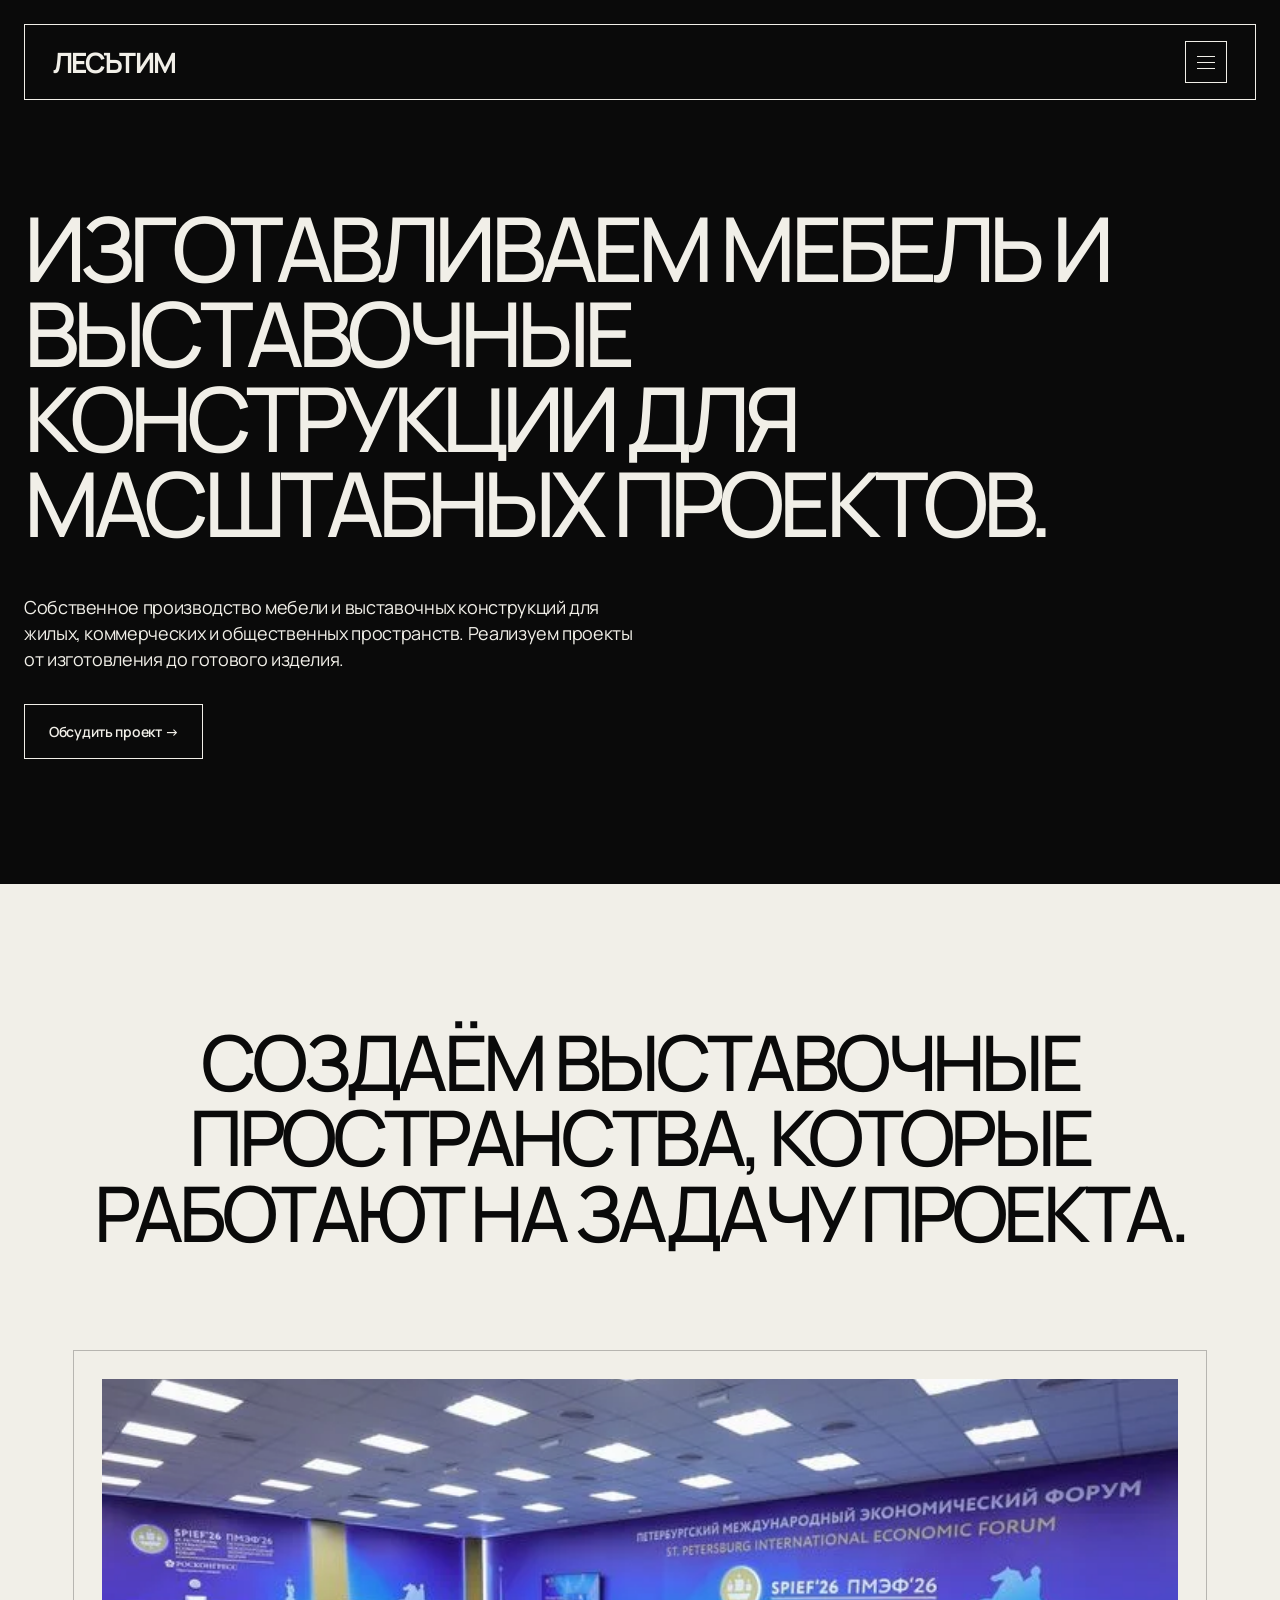
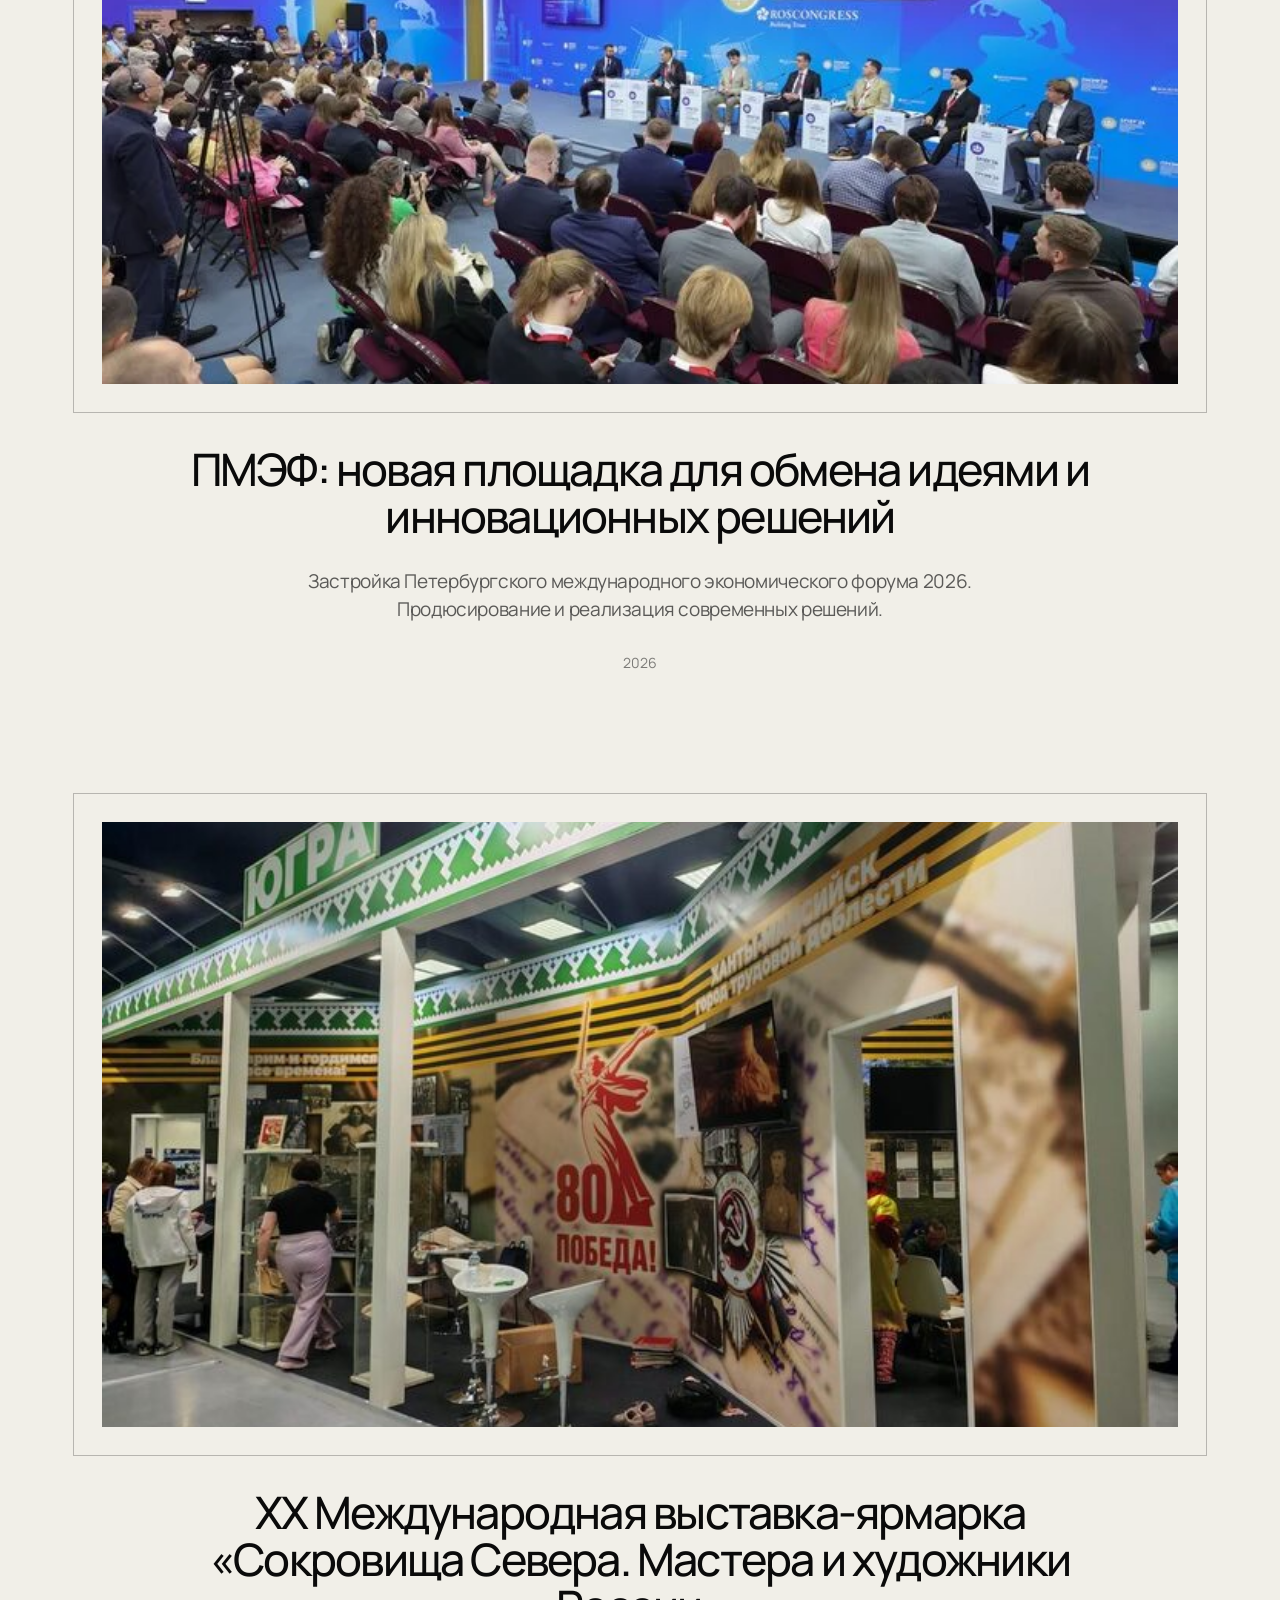
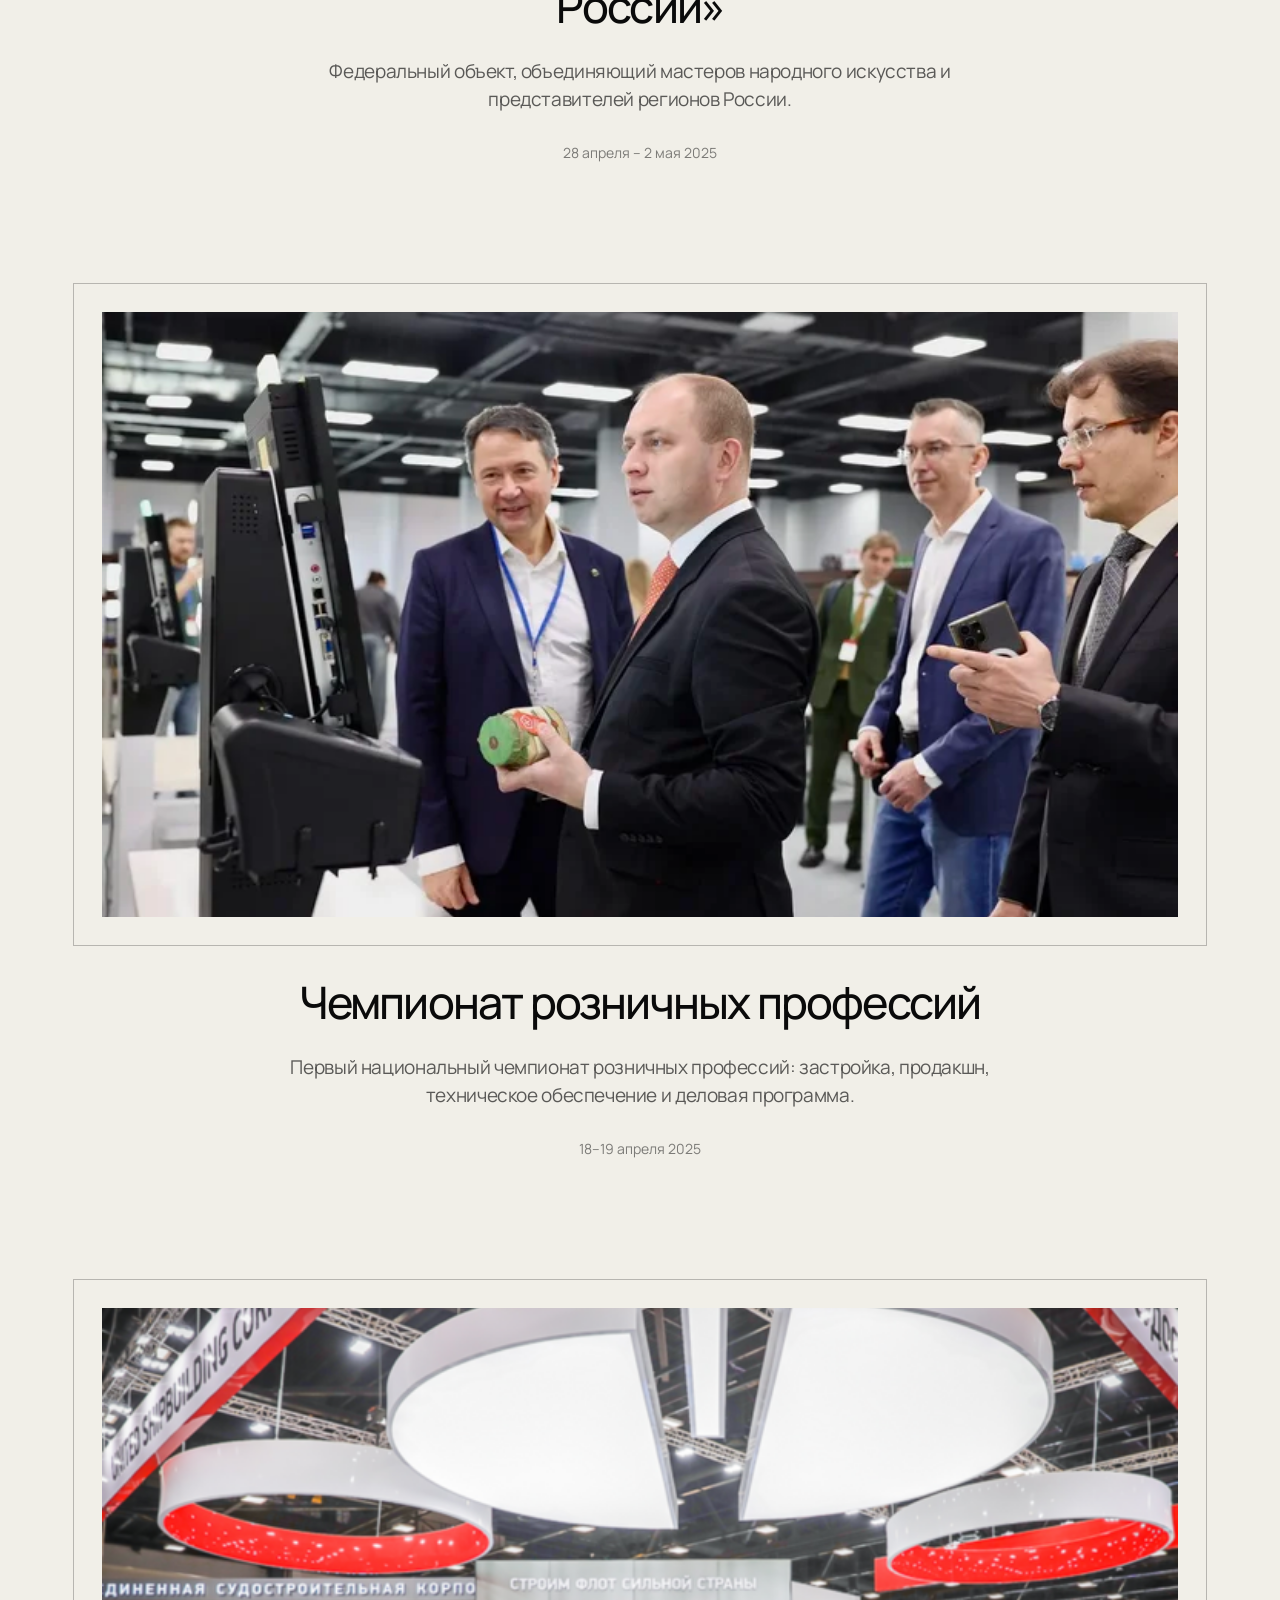
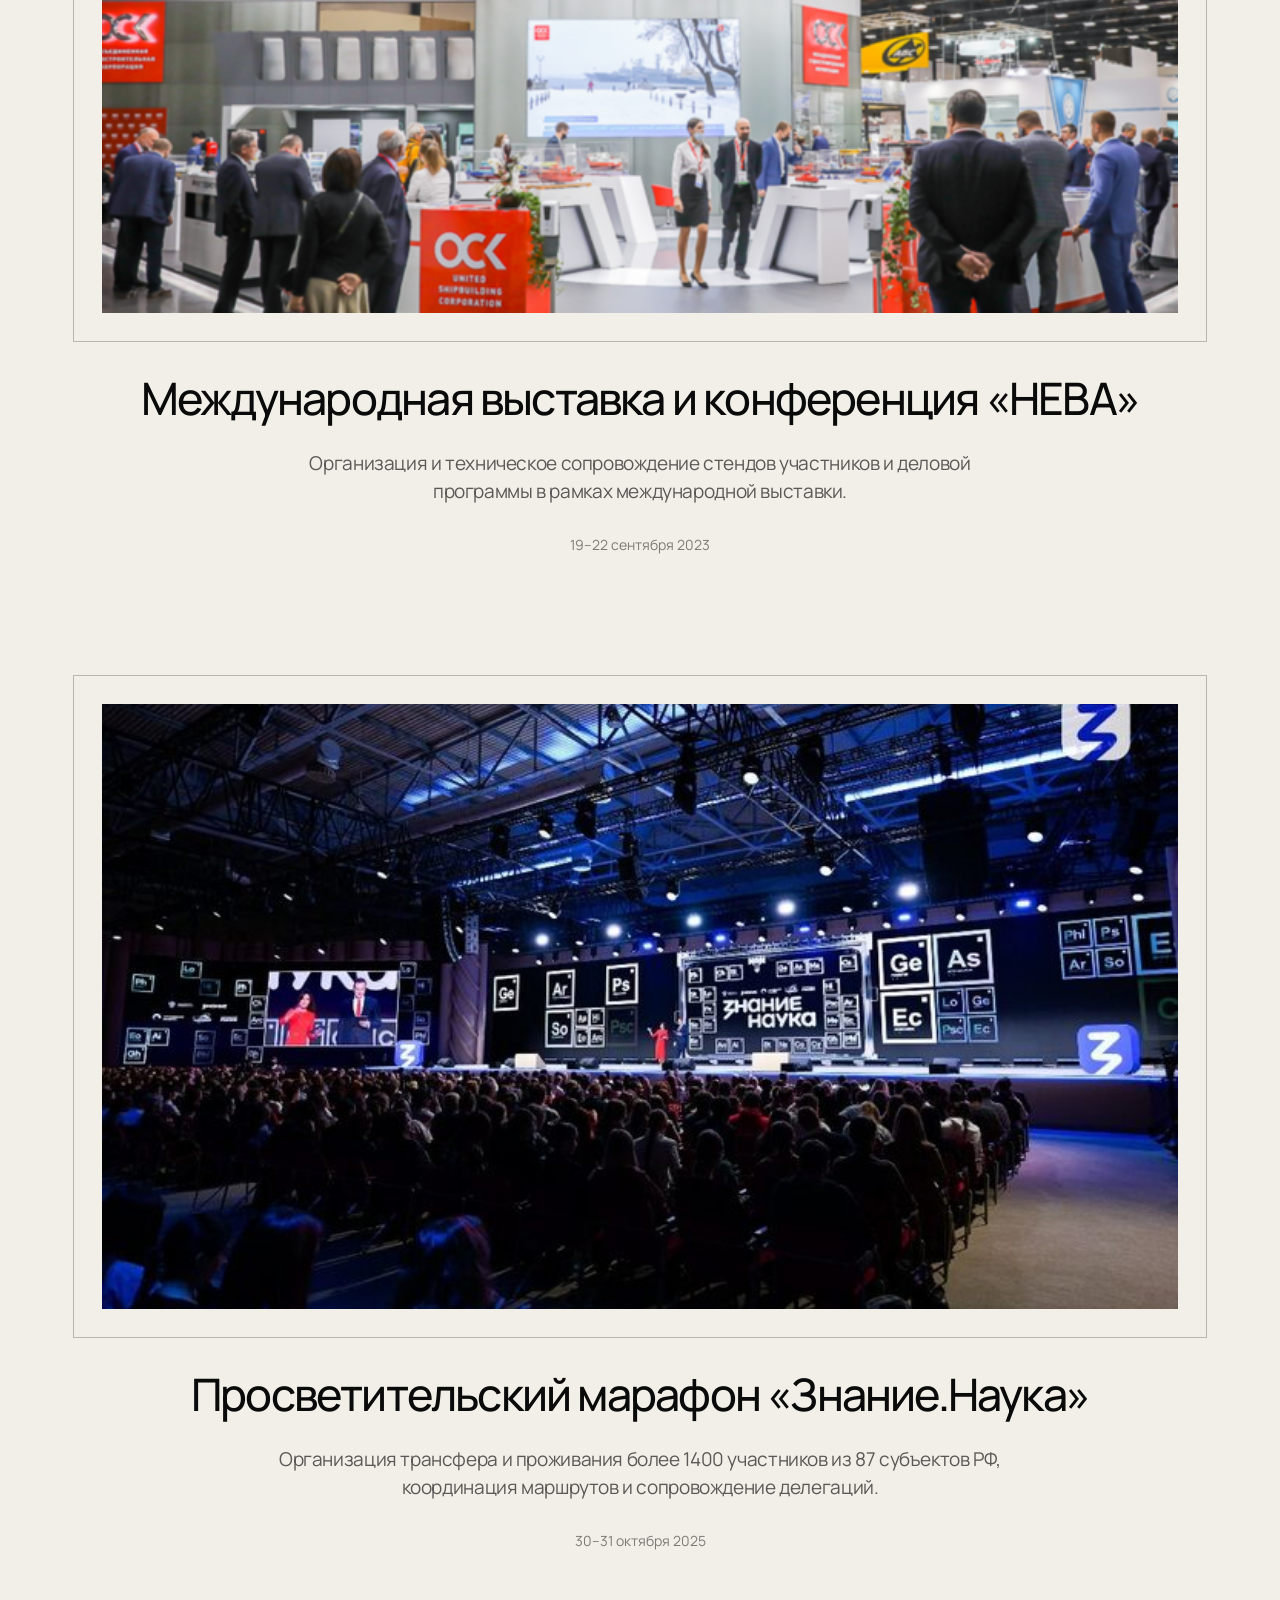
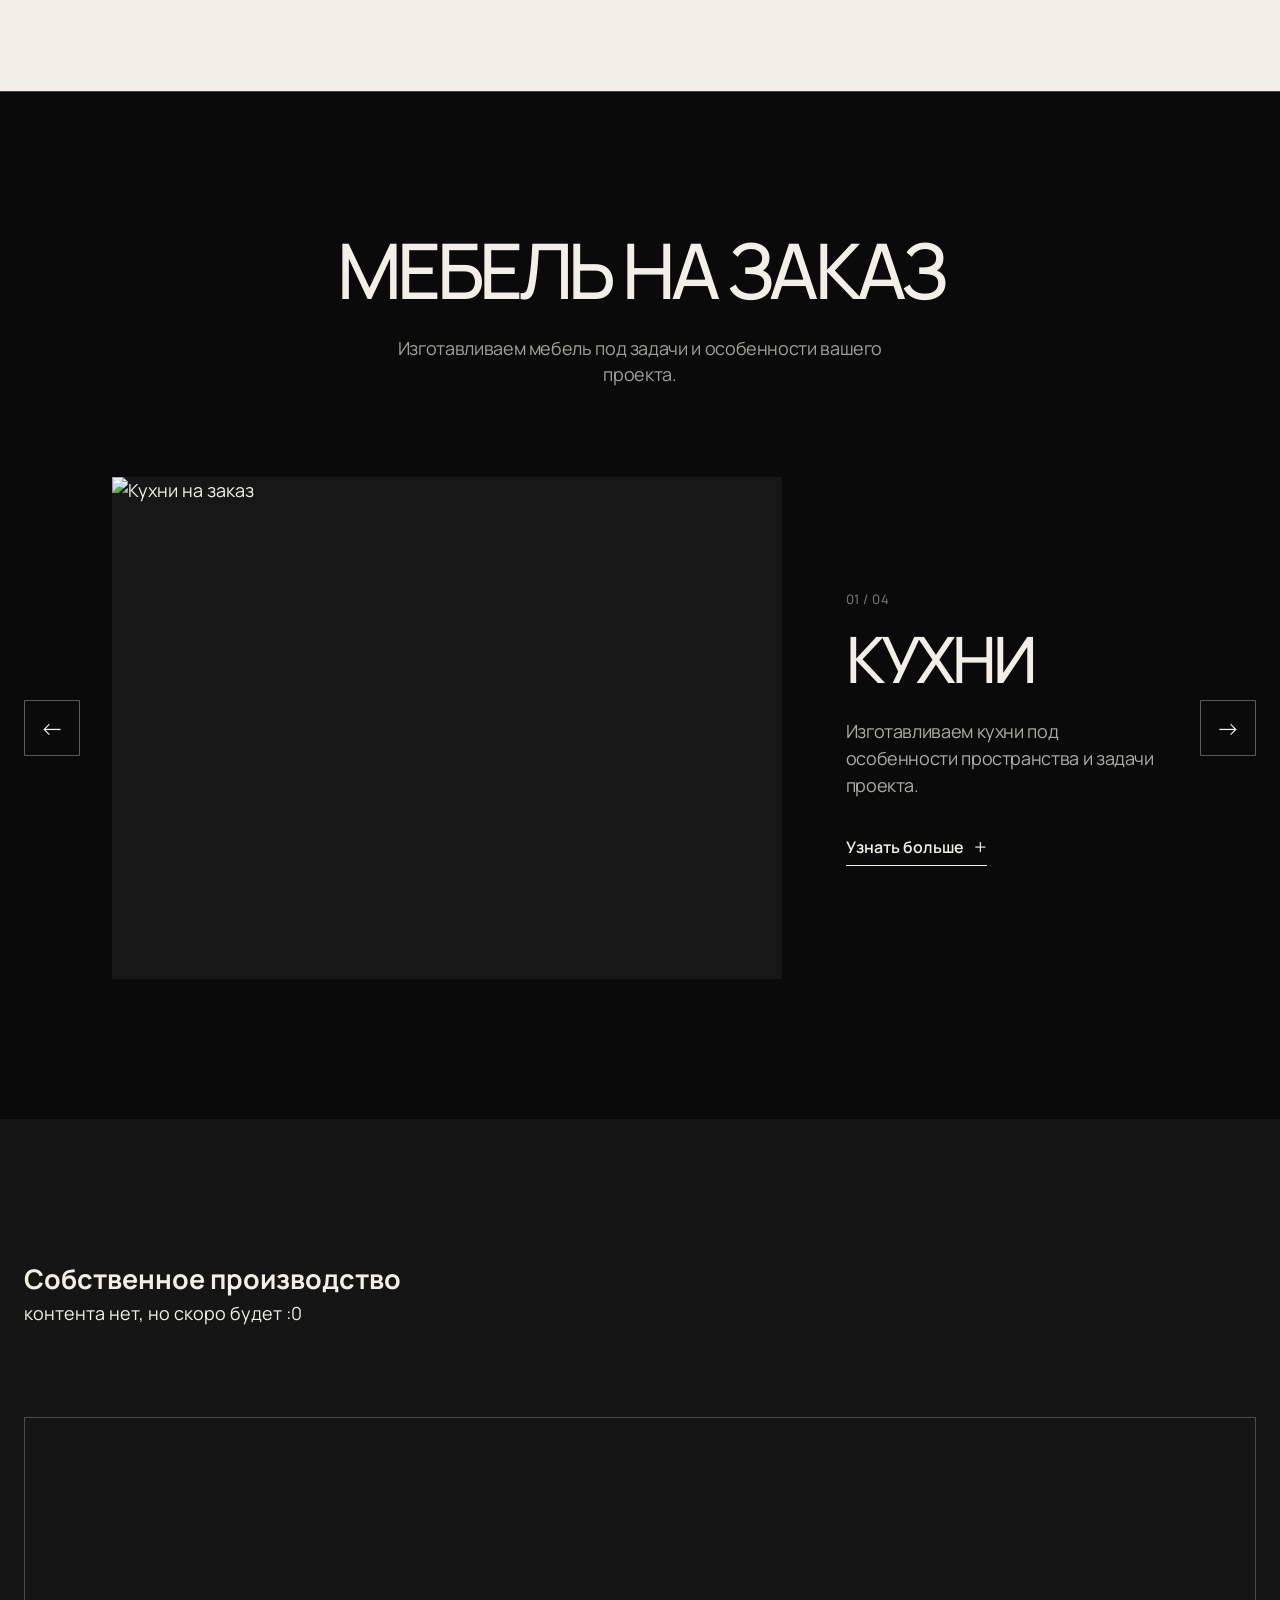
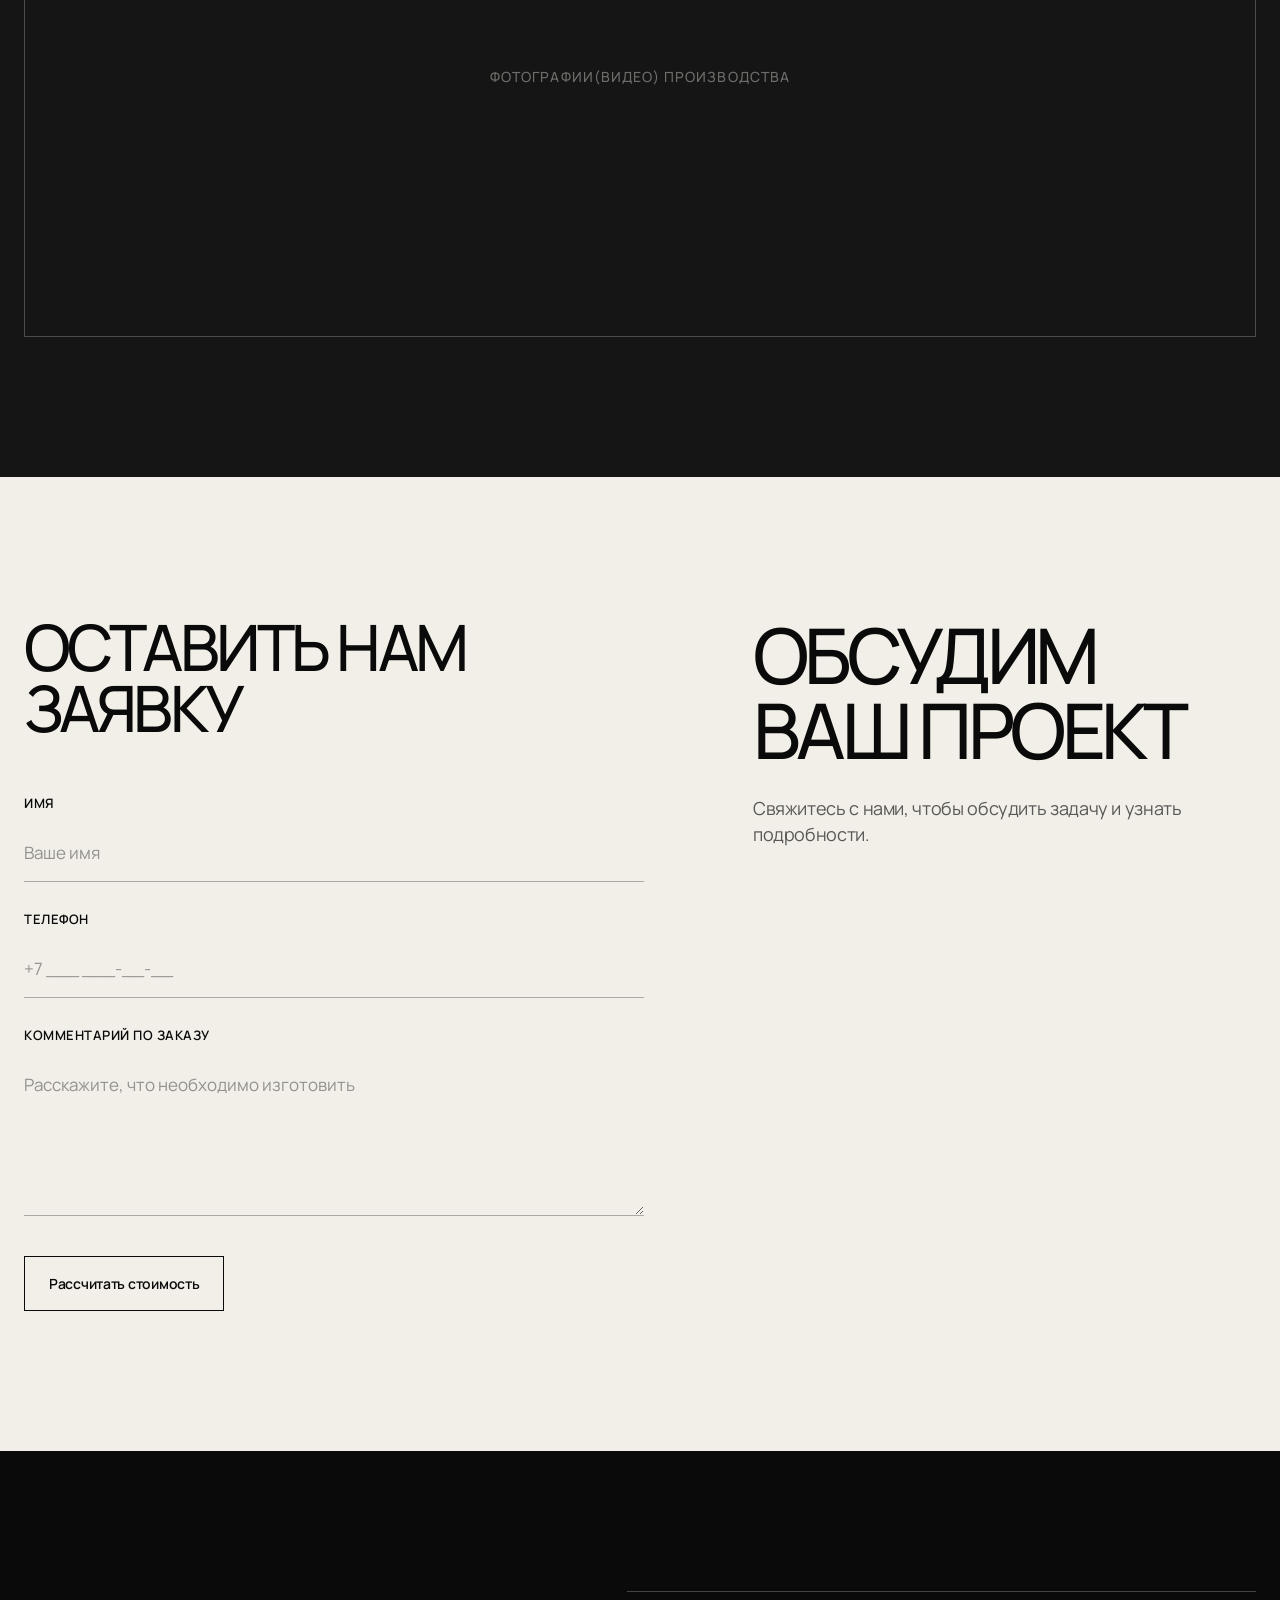
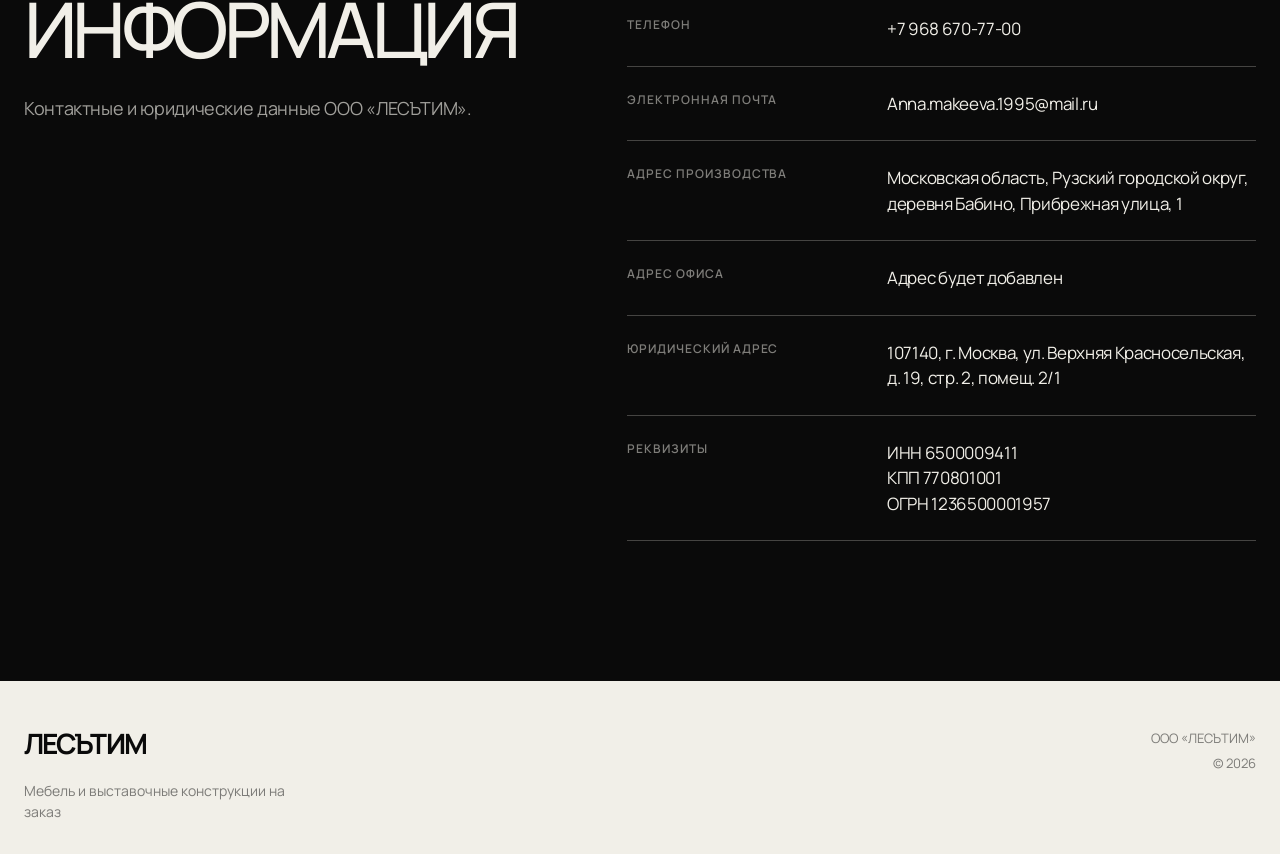
==== commit f90c47ff: "Add files via upload" ====
--- a/index.html
+++ b/index.html
@@ -135,10 +135,7 @@
                     Создаём выставочные пространства,
                     которые работают на задачу проекта.
                 </h2>
-                <p>
-                    Разрабатываем и реализуем выставочные конструкции
-                    для крупных мероприятий, форумов и деловых площадок.
-                </p>
+                
             </div>
 
         </div>
--- a/style.css
+++ b/style.css
@@ -298,6 +298,13 @@
     text-align: center;
 }
 
+.projects-heading {
+    display: flex;
+    justify-content: center;
+    text-align: center;
+    margin-bottom: 100px;
+}
+
 .projects-heading .section-heading {
     max-width: 1100px;
 }
@@ -354,20 +361,12 @@
 .project-info {
     max-width: 1000px;
     margin: 32px auto 0;
-
     text-align: center;
 }
 
-.project-content {
-    width: 100%;
-}
+
 
 .project-content h3 {
-    max-width: 1000px;
-
-    margin-left: auto;
-    margin-right: auto;
-
     font-size: clamp(32px, 3.5vw, 52px);
     font-weight: 500;
     line-height: 1.05;
@@ -376,13 +375,11 @@
 
 .project-content p {
     max-width: 760px;
-
     margin: 28px auto 0;
 
     font-size: 19px;
     line-height: 1.5;
     letter-spacing: -0.02em;
-
     opacity: 0.65;
 }
 
@@ -802,4 +799,185 @@
     font-size: 13px;
     line-height: 1.4;
     opacity: 0.5;
+}
+@media (max-width: 768px) {
+
+    :root {
+        --side-padding: 16px;
+    }
+
+    .header {
+        padding-top: 16px;
+    }
+
+    .header .container {
+        min-height: 64px;
+        padding: 0 16px;
+    }
+
+    .logo {
+        font-size: 22px;
+    }
+
+    .burger {
+        width: 38px;
+        height: 38px;
+    }
+
+
+    /* HERO */
+
+    .hero {
+        min-height: auto;
+        padding: 80px 0;
+    }
+
+    .hero h1 {
+        font-size: clamp(42px, 11vw, 64px);
+    }
+
+    .hero p {
+        margin-top: 32px;
+        font-size: 16px;
+    }
+
+
+    /* PROJECTS */
+
+    .projects {
+        padding: 90px 0;
+    }
+
+    .projects-heading {
+        margin-bottom: 60px;
+    }
+
+    .projects-heading h2 {
+        font-size: clamp(40px, 10vw, 64px);
+    }
+
+    .projects-heading p {
+        margin-top: 24px;
+        font-size: 16px;
+    }
+
+    .projects-list {
+        gap: 80px;
+    }
+
+    .project-image {
+        width: 100%;
+        padding: 12px;
+    }
+
+    .project-info {
+        margin-top: 24px;
+    }
+
+    .project-content h3 {
+        font-size: clamp(30px, 8vw, 48px);
+    }
+
+    .project-content p {
+        margin-top: 20px;
+        font-size: 16px;
+    }
+
+
+    /* FURNITURE */
+
+    .furniture {
+        padding: 90px 0;
+    }
+
+    .furniture-heading h2 {
+        font-size: clamp(40px, 10vw, 64px);
+    }
+
+    .furniture-heading p {
+        margin-top: 24px;
+        font-size: 16px;
+    }
+
+    .furniture-slider {
+        grid-template-columns: 40px minmax(0, 1fr) 40px;
+        gap: 12px;
+        margin-top: 60px;
+    }
+
+    .furniture-arrow {
+        width: 40px;
+        height: 40px;
+        font-size: 18px;
+    }
+
+    .furniture-slide {
+        grid-template-columns: 1fr;
+        gap: 28px;
+    }
+
+    .furniture-content h3 {
+        font-size: clamp(40px, 10vw, 64px);
+    }
+
+    .furniture-content p {
+        margin-top: 20px;
+        font-size: 16px;
+    }
+
+
+    /* CONTACTS */
+
+    .contacts {
+        padding: 90px 0;
+    }
+
+    .contacts-content {
+        grid-template-columns: 1fr;
+        gap: 70px;
+    }
+
+    .contact-form h3,
+    .contacts-content > .section-heading h2 {
+        font-size: clamp(40px, 10vw, 64px);
+    }
+
+
+    /* INFORMATION */
+
+    .information {
+        padding: 90px 0;
+    }
+
+    .information-content {
+        grid-template-columns: 1fr;
+        gap: 60px;
+    }
+
+    .information-content > .section-heading h2 {
+        font-size: clamp(40px, 10vw, 64px);
+    }
+
+    .information-item {
+        grid-template-columns: 1fr;
+        gap: 10px;
+        padding: 20px 0;
+    }
+
+
+    /* FOOTER */
+
+    .footer {
+        padding: 36px 0 24px;
+    }
+
+    .footer-content {
+        flex-direction: column;
+        gap: 32px;
+    }
+
+    .footer-company {
+        align-items: flex-start;
+    }
+
 }
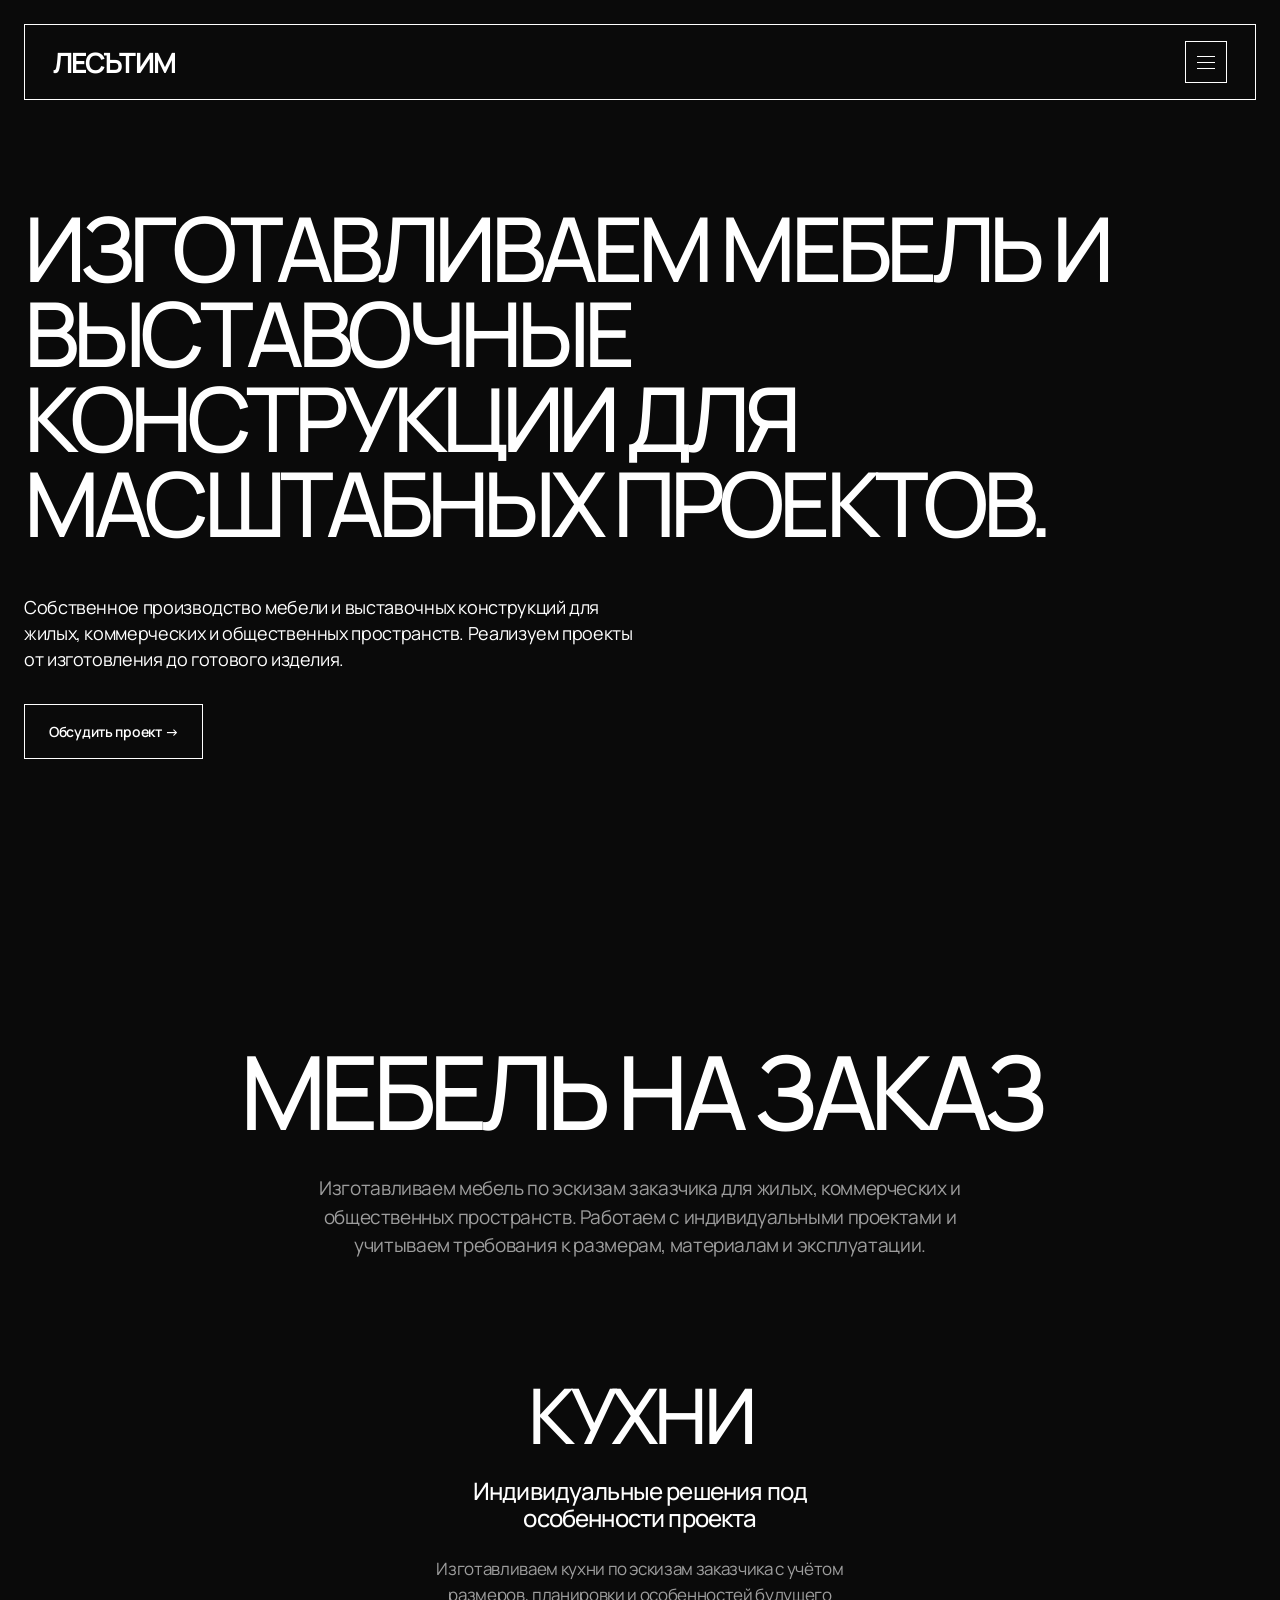
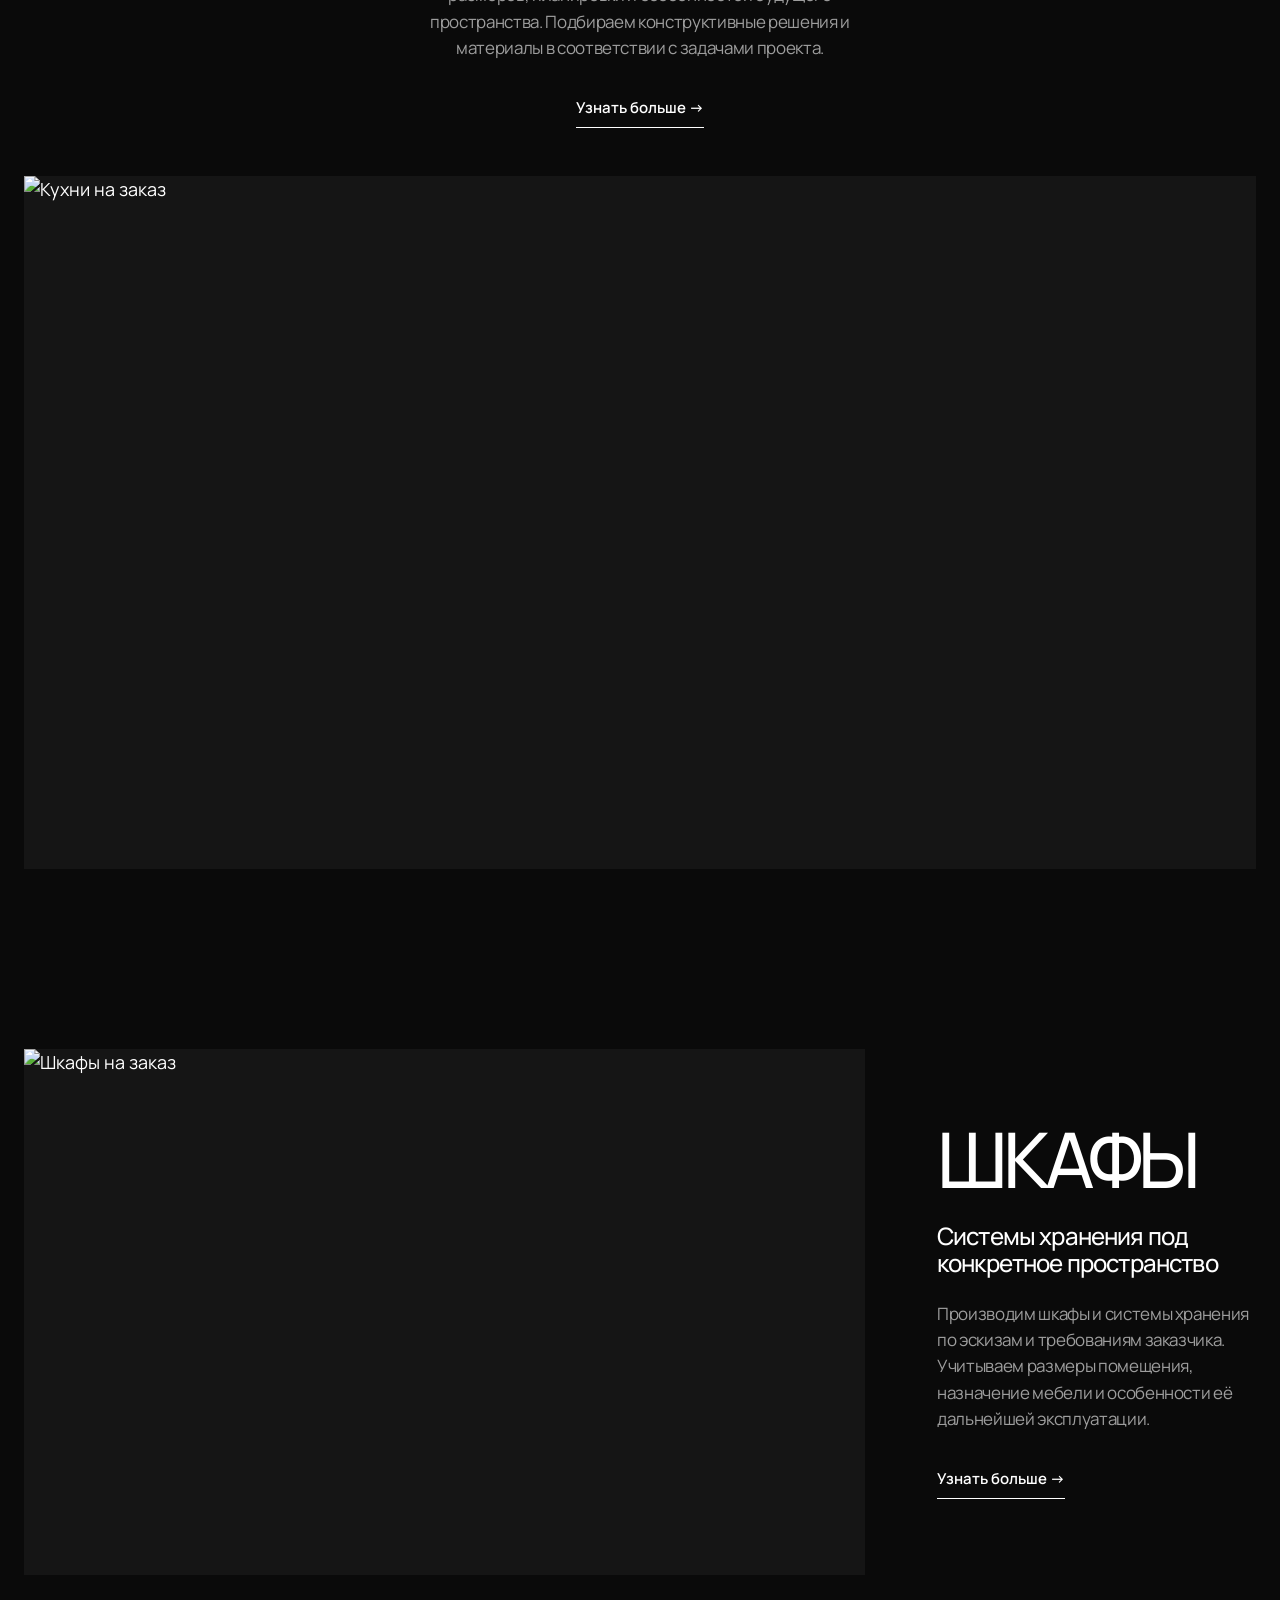
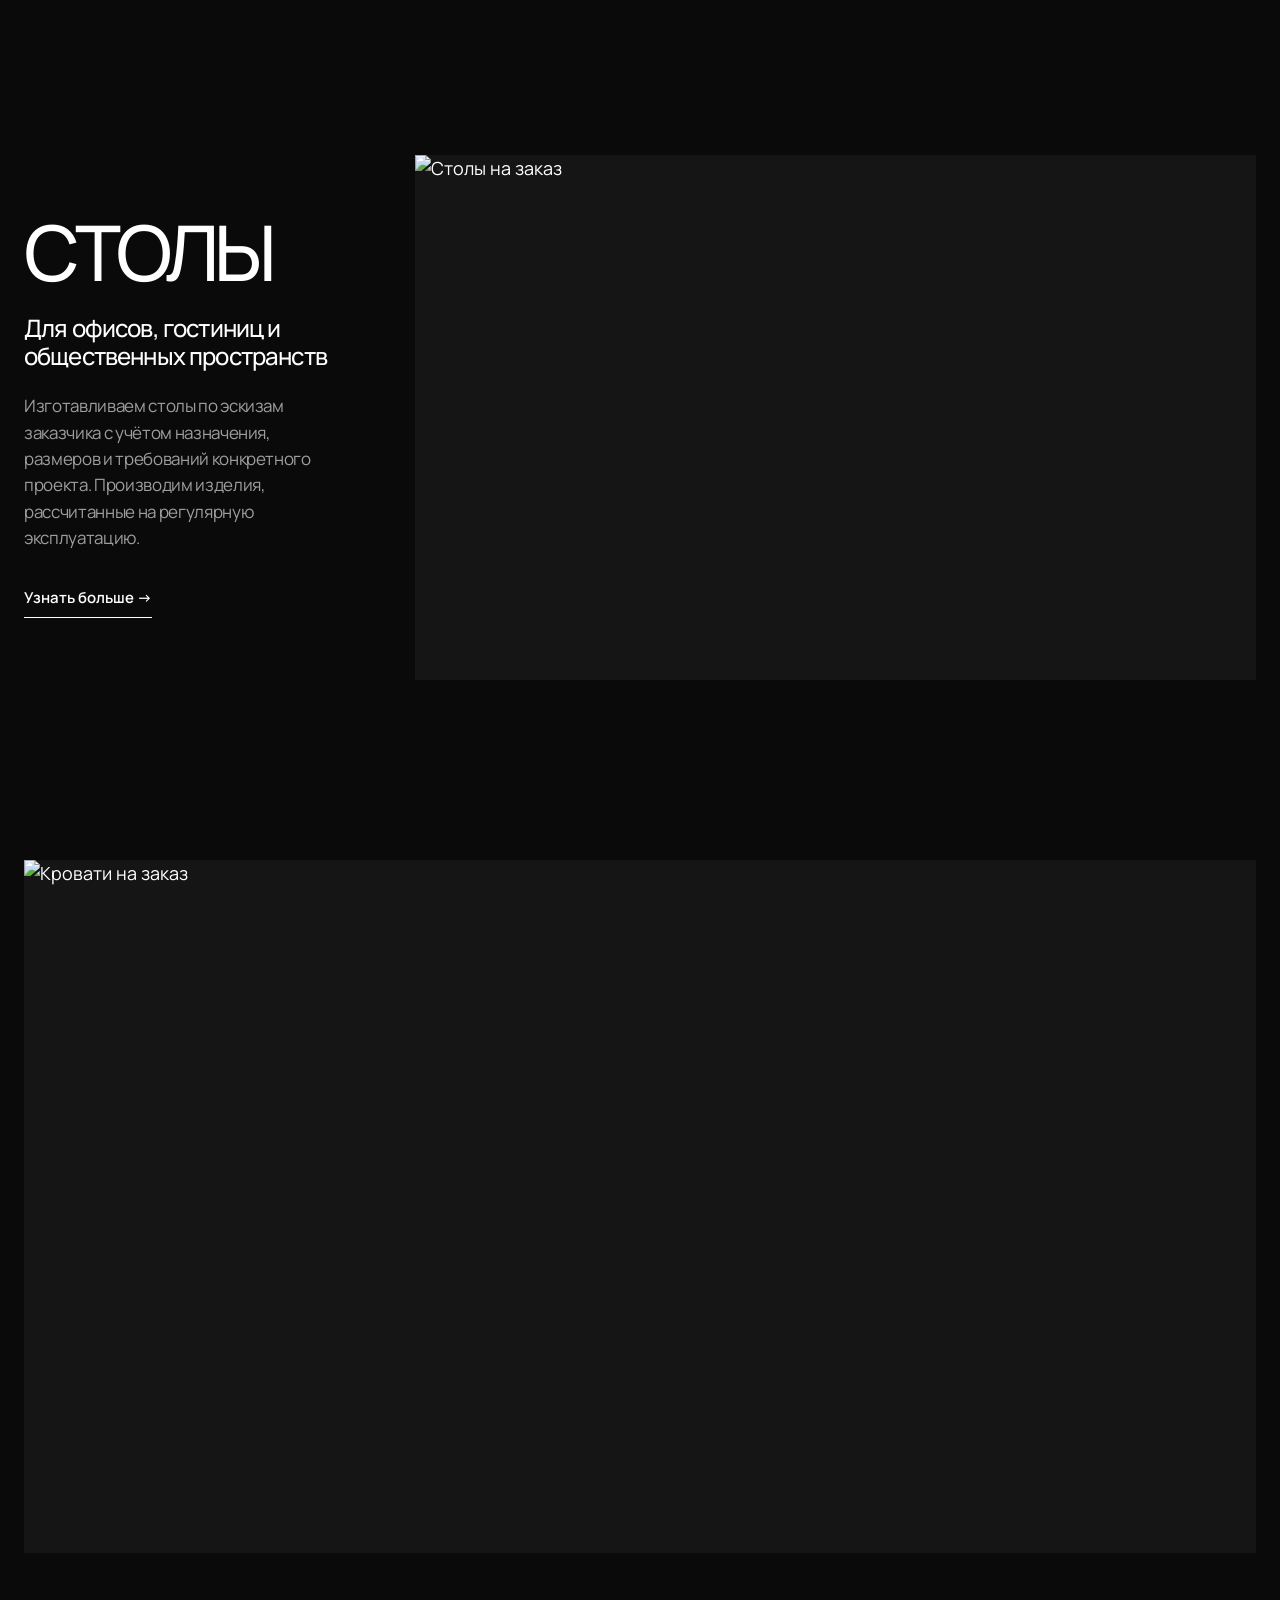
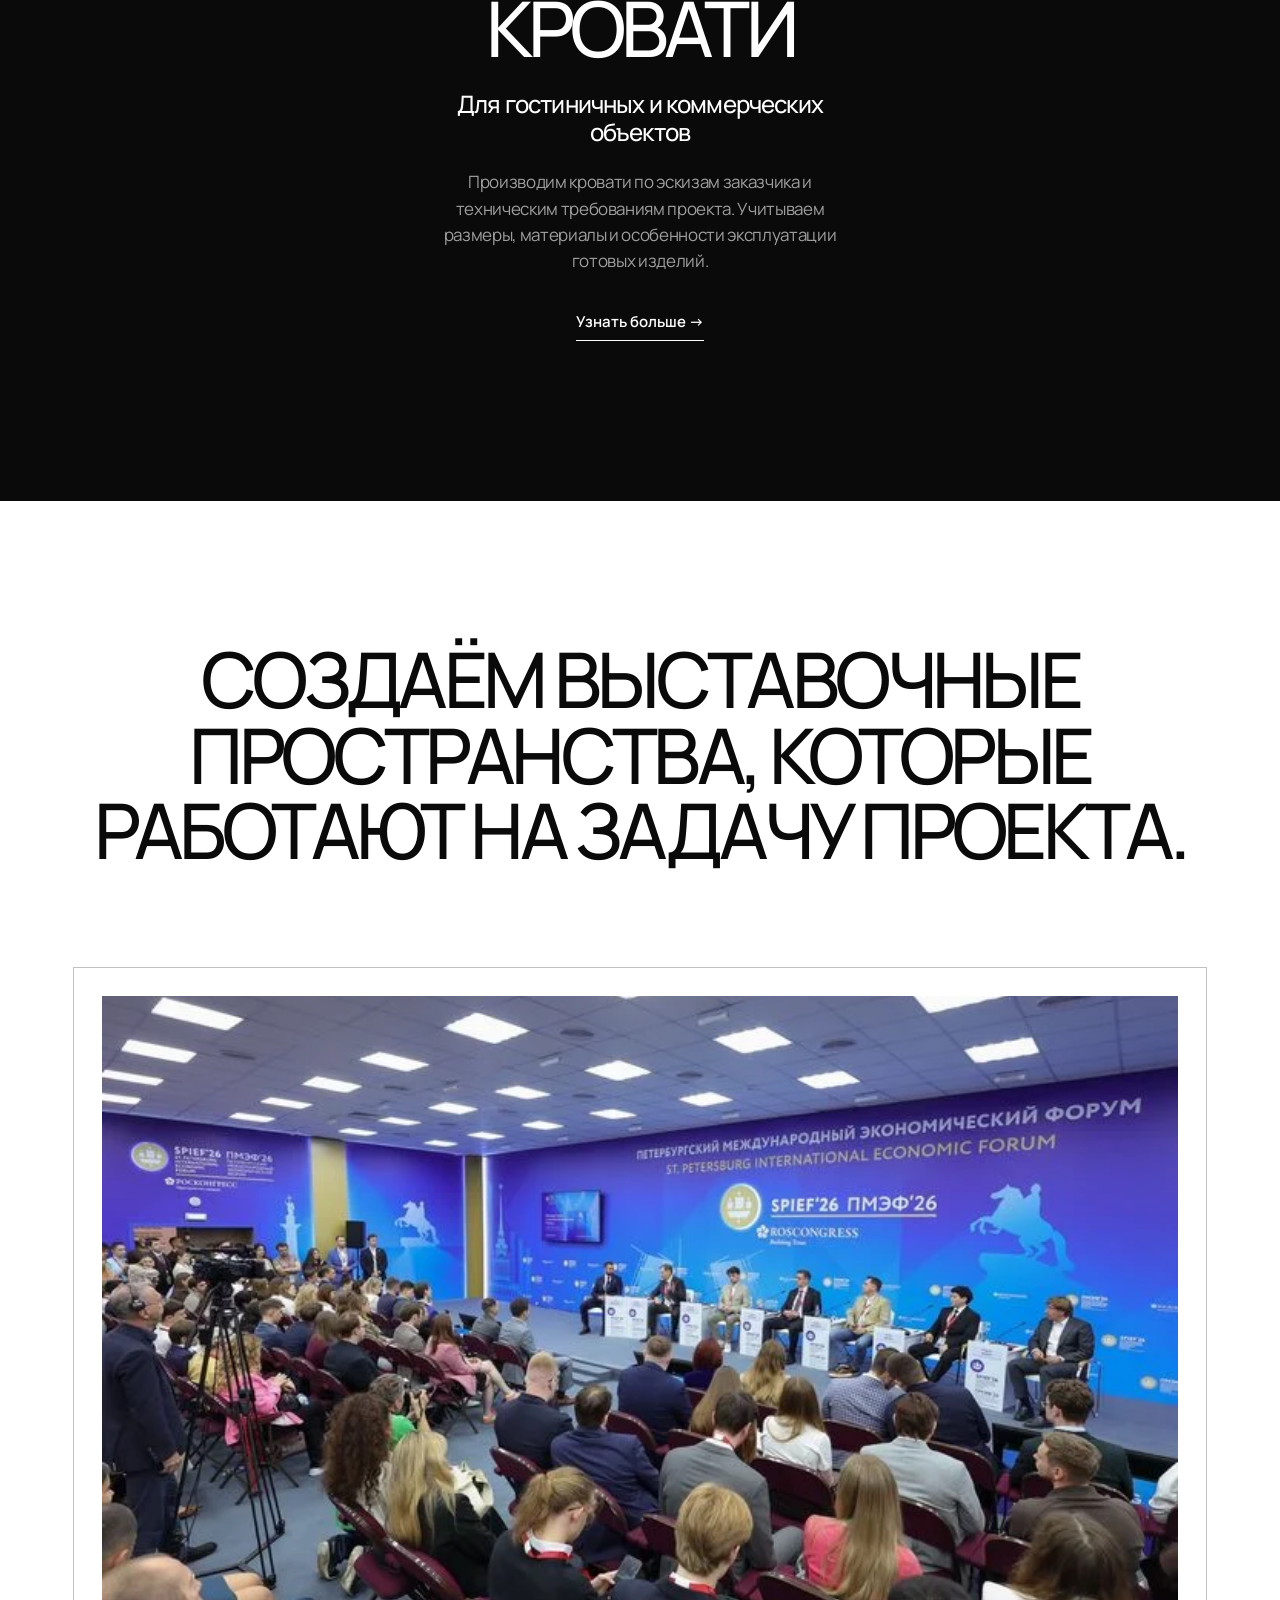
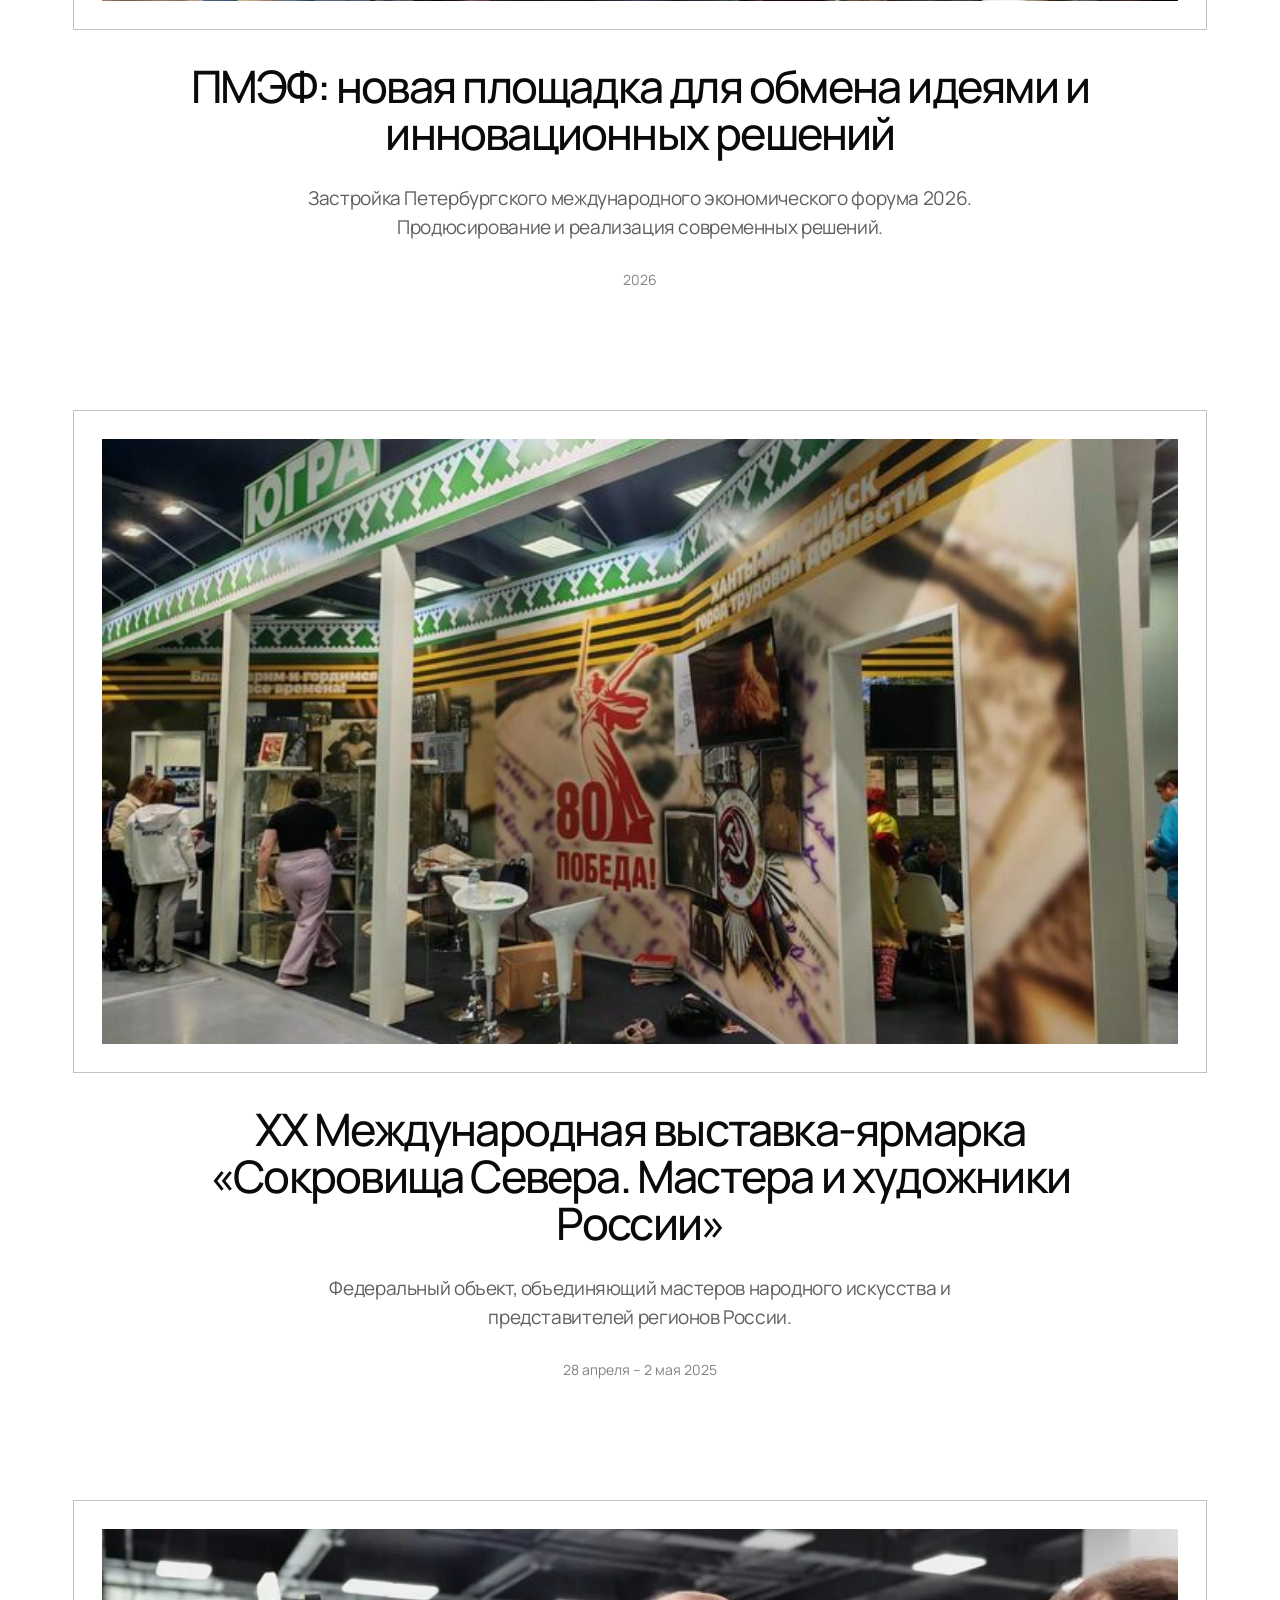
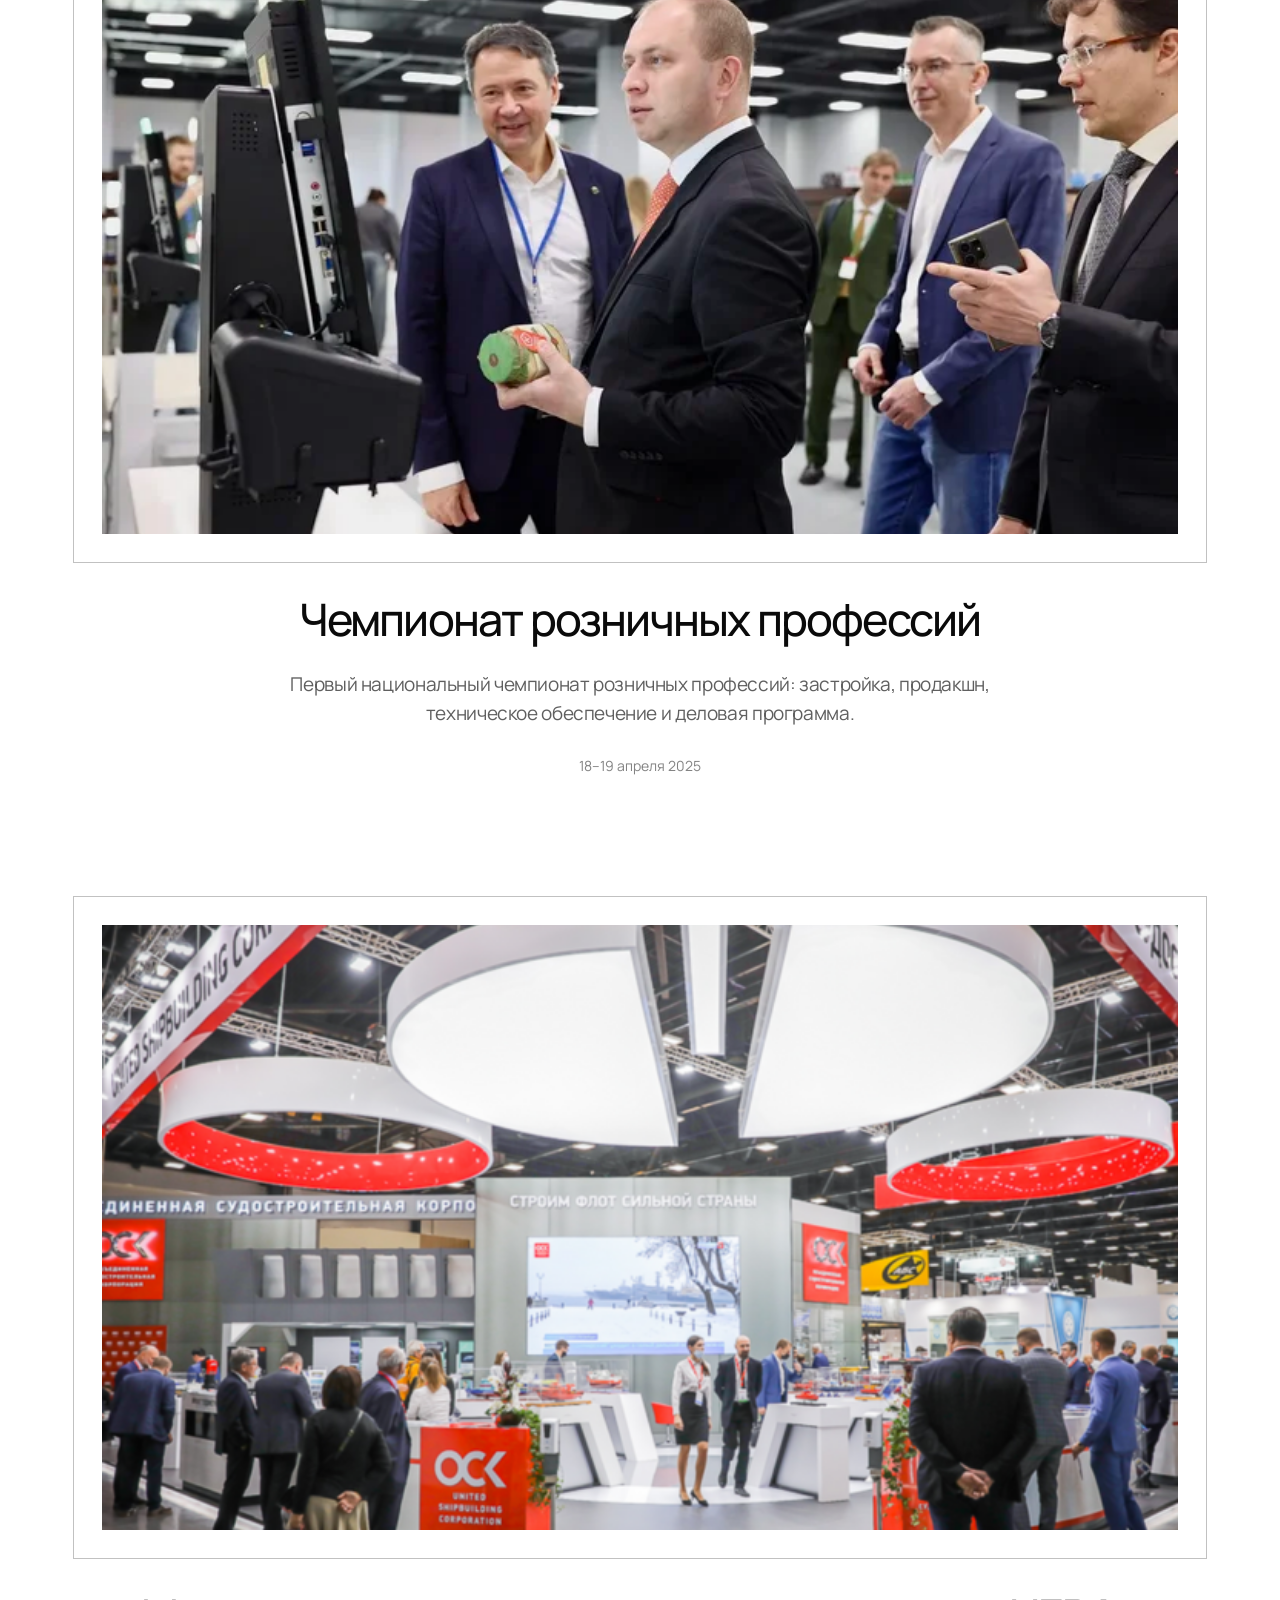
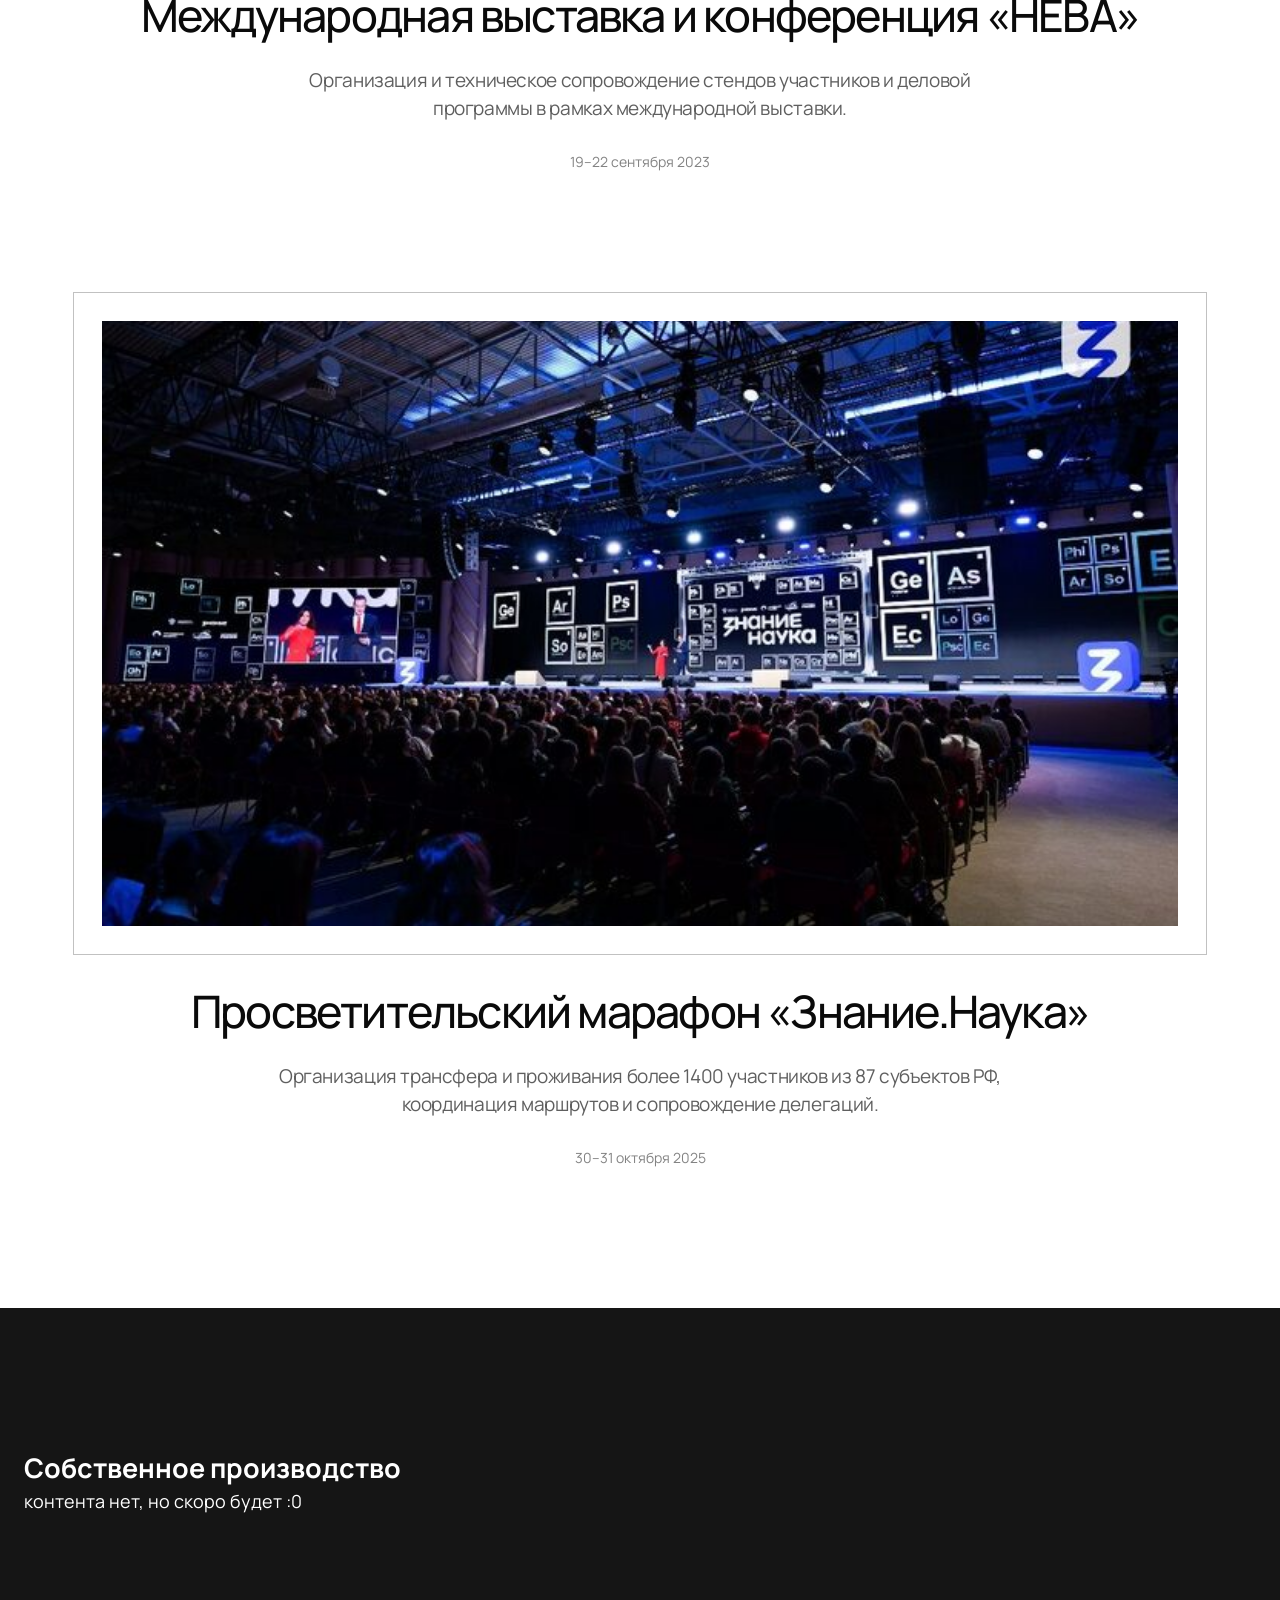
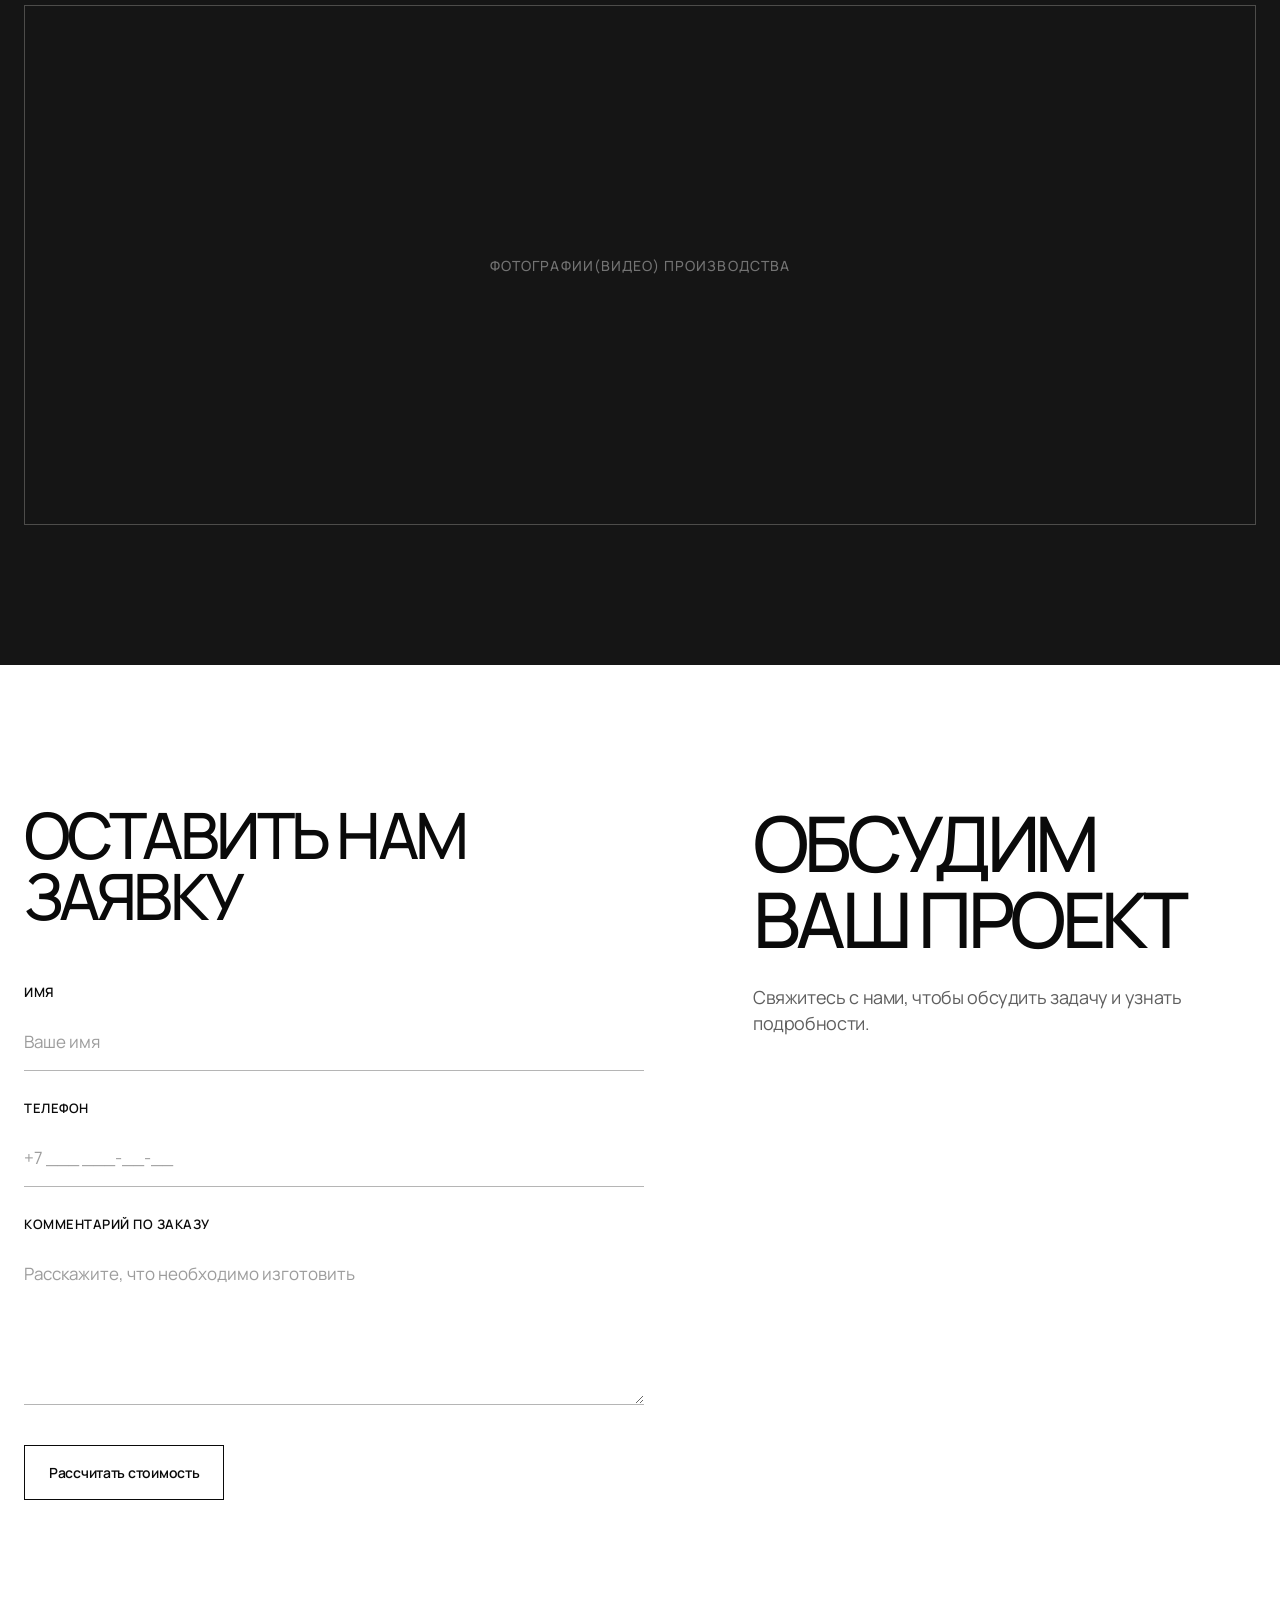
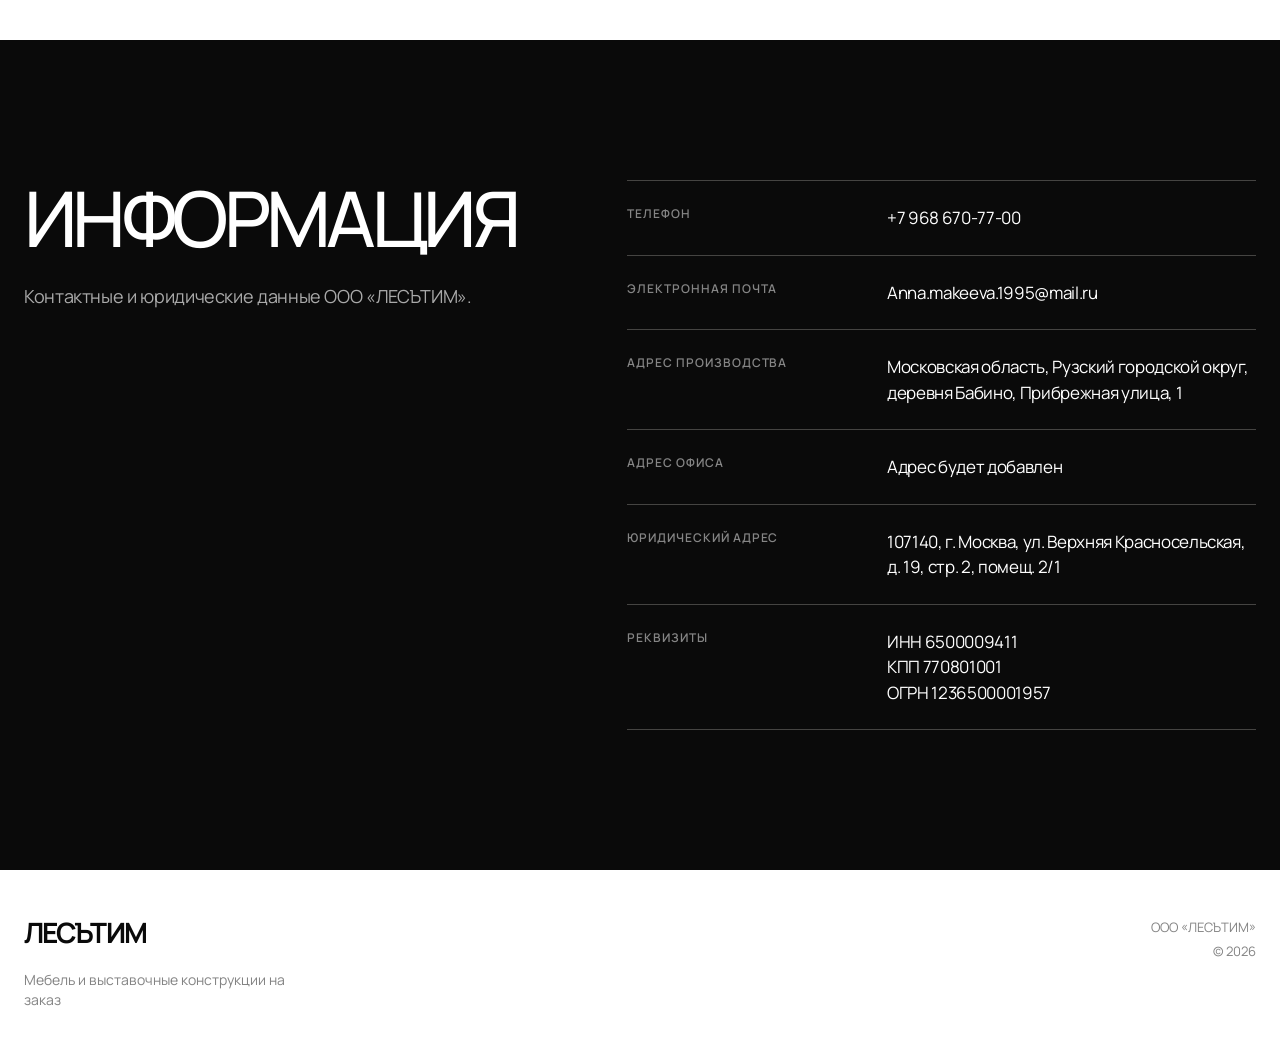
==== commit d8326b88: "Add files via upload" ====
--- a/index.html
+++ b/index.html
@@ -120,6 +120,179 @@
     </div>
 
 </section>
+<section class="furniture" id="furniture">
+
+
+<div class="container">
+
+    <div class="furniture-heading">
+
+        <h2>
+            Мебель на заказ
+        </h2>
+
+        <p>
+            Изготавливаем мебель по эскизам заказчика
+            для жилых, коммерческих и общественных пространств.
+            Работаем с индивидуальными проектами и учитываем
+            требования к размерам, материалам и эксплуатации.
+        </p>
+
+    </div>
+
+
+    <div class="furniture-list">
+
+        <article class="furniture-card">
+
+            <div class="furniture-card-image">
+                <img
+                    src="материал к сайту/фотки/мебель/кухни/1.jpg"
+                    alt="Кухни на заказ"
+                >
+            </div>
+
+            <div class="furniture-card-content">
+
+                <h3>
+                    Кухни
+                </h3>
+
+                <h4>
+                    Индивидуальные решения
+                    под особенности проекта
+                </h4>
+
+                <p>
+                    Изготавливаем кухни по эскизам заказчика
+                    с учётом размеров, планировки и особенностей
+                    будущего пространства. Подбираем конструктивные
+                    решения и материалы в соответствии с задачами проекта.
+                </p>
+
+                <a href="furniture/kitchens.html">
+                    Узнать больше →
+                </a>
+
+            </div>
+
+        </article>
+
+
+        <article class="furniture-card">
+
+            <div class="furniture-card-image">
+                <img
+                    src="материал к сайту/фотки/мебель/шкафы/1.jpg"
+                    alt="Шкафы на заказ"
+                >
+            </div>
+
+            <div class="furniture-card-content">
+
+                <h3>
+                    Шкафы
+                </h3>
+
+                <h4>
+                    Системы хранения
+                    под конкретное пространство
+                </h4>
+
+                <p>
+                    Производим шкафы и системы хранения
+                    по эскизам и требованиям заказчика.
+                    Учитываем размеры помещения, назначение мебели
+                    и особенности её дальнейшей эксплуатации.
+                </p>
+
+                <a href="furniture/waredrobes.html">
+                    Узнать больше →
+                </a>
+
+            </div>
+
+        </article>
+
+
+        <article class="furniture-card">
+
+            <div class="furniture-card-image">
+                <img
+                    src="материал к сайту/фотки/мебель/столы/1.jpg"
+                    alt="Столы на заказ"
+                >
+            </div>
+
+            <div class="furniture-card-content">
+
+                <h3>
+                    Столы
+                </h3>
+
+                <h4>
+                    Для офисов, гостиниц
+                    и общественных пространств
+                </h4>
+
+                <p>
+                    Изготавливаем столы по эскизам заказчика
+                    с учётом назначения, размеров и требований
+                    конкретного проекта. Производим изделия,
+                    рассчитанные на регулярную эксплуатацию.
+                </p>
+
+                <a href="furniture/tables.html">
+                    Узнать больше →
+                </a>
+
+            </div>
+
+        </article>
+
+
+        <article class="furniture-card">
+
+            <div class="furniture-card-image">
+                <img
+                    src="материал к сайту/фотки/мебель/кровати/1.jpg"
+                    alt="Кровати на заказ"
+                >
+            </div>
+
+            <div class="furniture-card-content">
+
+                <h3>
+                    Кровати
+                </h3>
+
+                <h4>
+                    Для гостиничных
+                    и коммерческих объектов
+                </h4>
+
+                <p>
+                    Производим кровати по эскизам заказчика
+                    и техническим требованиям проекта.
+                    Учитываем размеры, материалы и особенности
+                    эксплуатации готовых изделий.
+                </p>
+
+                <a href="furniture/beds.html">
+                    Узнать больше →
+                </a>
+
+            </div>
+
+        </article>
+
+    </div>
+
+</div>
+
+
+</section>
+
 
 
 
@@ -334,86 +507,7 @@
 
 
 </section>
-<section class="furniture" id="furniture">
-
-    <div class="container">
-
-        <div class="furniture-heading">
-
-            <h2>
-                Мебель на заказ
-            </h2>
-
-            <p>
-                Изготавливаем мебель под задачи
-                и особенности вашего проекта.
-            </p>
-
-        </div>
-
-
-        <div class="furniture-slider">
-
-            <button
-                class="furniture-arrow furniture-arrow-prev"
-                type="button"
-                aria-label="Предыдущая категория"
-            >
-                ←
-            </button>
-
-
-            <div class="furniture-slide">
-
-                <div class="furniture-image">
-                    <img
-                        src="материал к сайту/фотки/мебель/кухни/1.jpg"
-                        alt="Кухни на заказ"
-                    >
-                </div>
-
-
-                <div class="furniture-content">
-
-                    <span class="furniture-counter">
-                        01 / 04
-                    </span>
-
-                    <h3>
-                        Кухни
-                    </h3>
-
-                    <p>
-                        Изготавливаем кухни под особенности
-                        пространства и задачи проекта.
-                    </p>
-
-                    <a
-                        href="furniture/kitchens.html"
-                        class="furniture-link"
-                    >
-                        Узнать больше
-                        <span>+</span>
-                    </a>
-
-                </div>
-
-            </div>
-
-
-            <button
-                class="furniture-arrow furniture-arrow-next"
-                type="button"
-                aria-label="Следующая категория"
-            >
-                →
-            </button>
-
-        </div>
-
-    </div>
-
-</section>
+
 
 
     <section class="production" id="production">
--- a/style.css
+++ b/style.css
@@ -1,6 +1,6 @@
 :root {
     --black: #0A0A0A;
-    --milk: #F1EFE8;
+    --milk: #FFFFFF;
     
 
     --container-width: 1280px;
@@ -391,157 +391,207 @@
     opacity: 0.5;
 }
 .furniture {
-    padding: 140px 0;
-    border-top: 1px solid rgba(241, 239, 232, 0.25);
+    padding: 160px 0;
+    background: var(--black);
+    color: var(--milk);
 }
 
 .furniture-heading {
-    max-width: 900px;
-    margin: 0 auto;
-    text-align: center;
+    max-width: 1000px;
+    margin-bottom: 120px;
 }
 
 .furniture-heading h2 {
-    font-size: clamp(48px, 6vw, 88px);
-    font-weight: 500;
-    line-height: 0.98;
-    letter-spacing: -0.06em;
+    font-size: clamp(56px, 8vw, 120px);
+    font-weight: 500;
+    line-height: 0.92;
+    letter-spacing: -0.065em;
     text-transform: uppercase;
 }
 
 .furniture-heading p {
-    max-width: 560px;
-    margin: 28px auto 0;
-    font-size: 18px;
-    line-height: 1.45;
-    letter-spacing: -0.02em;
-    opacity: 0.65;
-}
-
-.furniture-slider {
-    display: grid;
-    grid-template-columns: 56px minmax(0, 1fr) 56px;
-    align-items: center;
-    gap: 32px;
-    margin-top: 90px;
-}
-
-.furniture-arrow {
-    width: 56px;
-    height: 56px;
-    display: flex;
-    align-items: center;
-    justify-content: center;
-    border: 1px solid rgba(241, 239, 232, 0.35);
-    font-size: 24px;
-    font-weight: 300;
-    transition:
-        background-color 0.2s ease,
-        color 0.2s ease,
-        border-color 0.2s ease;
-}
-
-.furniture-arrow:hover {
-    background: var(--milk);
-    color: var(--black);
-    border-color: var(--milk);
-}
-
-.furniture-slide {
-    display: grid;
-    grid-template-columns: minmax(0, 1.35fr) minmax(280px, 0.65fr);
-    gap: 64px;
-    align-items: center;
-}
-
-.furniture-image {
-    width: 100%;
-    aspect-ratio: 4 / 3;
+    max-width: 680px;
+    margin-top: 36px;
+
+    font-size: 19px;
+    line-height: 1.5;
+    letter-spacing: -0.02em;
+
+    opacity: 0.6;
+}
+
+.furniture-list {
+    display: flex;
+    flex-direction: column;
+    gap: 180px;
+}
+
+.furniture-card {
+    position: relative;
+}
+
+
+/* ОБЩАЯ ФОТОГРАФИЯ */
+
+.furniture-card-image {
     overflow: hidden;
-    background: #171717;
-}
-
-.furniture-image img {
+    background: #151515;
+}
+
+.furniture-card-image img {
     width: 100%;
     height: 100%;
     display: block;
+
     object-fit: cover;
-    opacity: 1;
+
     transform: scale(1);
-    transition:
-        opacity 0.3s ease,
-        transform 0.5s ease;
-}
-
-.furniture-slide:hover .furniture-image img {
-    transform: scale(1.04);
-}
-
-.furniture-content {
+
+    transition: transform 0.7s ease;
+}
+
+.furniture-card:hover .furniture-card-image img {
+    transform: scale(1.035);
+}
+
+
+/* ОБЩИЙ ТЕКСТ */
+
+.furniture-card-content h3 {
+    font-size: clamp(48px, 6vw, 88px);
+    font-weight: 500;
+    line-height: 0.9;
+    letter-spacing: -0.065em;
+    text-transform: uppercase;
+}
+
+.furniture-card-content h4 {
+    max-width: 420px;
+
+    margin-top: 28px;
+
+    font-size: 24px;
+    font-weight: 500;
+    line-height: 1.15;
+    letter-spacing: -0.035em;
+}
+
+.furniture-card-content p {
+    max-width: 440px;
+
+    margin-top: 24px;
+
+    font-size: 17px;
+    line-height: 1.55;
+    letter-spacing: -0.02em;
+
+    opacity: 0.6;
+}
+
+.furniture-card-content a {
+    display: inline-flex;
+
+    margin-top: 36px;
+    padding-bottom: 7px;
+
+    border-bottom: 1px solid var(--milk);
+
+    font-size: 15px;
+    font-weight: 600;
+
+    transition: opacity 0.2s ease;
+}
+
+.furniture-card-content a:hover {
+    opacity: 0.5;
+}
+
+
+.furniture-card:nth-child(1) {
     display: flex;
     flex-direction: column;
-    align-items: flex-start;
-    opacity: 1;
-    transform: translateY(0);
-    transition:
-        opacity 0.25s ease,
-        transform 0.25s ease;
-}
-
-.furniture-counter {
-    font-size: 13px;
-    font-weight: 500;
-    letter-spacing: 0.04em;
-    opacity: 0.45;
-}
-
-.furniture-content h3 {
-    margin-top: 20px;
-    font-size: clamp(42px, 5vw, 72px);
-    font-weight: 500;
-    line-height: 0.95;
-    letter-spacing: -0.06em;
-    text-transform: uppercase;
-}
-
-.furniture-content p {
-    max-width: 420px;
-    margin-top: 28px;
-    font-size: 18px;
-    line-height: 1.5;
-    letter-spacing: -0.02em;
-    opacity: 0.7;
-}
-
-.furniture-link {
-    display: inline-flex;
+}
+
+.furniture-card:nth-child(1) .furniture-card-content {
+    order: 1;
+    width: 65%;
+    margin: 0 auto 48px;
+    text-align: center;
+}
+
+.furniture-card:nth-child(1) .furniture-card-content h4,
+.furniture-card:nth-child(1) .furniture-card-content p {
+    margin-left: auto;
+    margin-right: auto;
+}
+
+.furniture-card:nth-child(1) .furniture-card-image {
+    order: 2;
+    width: 100%;
+    aspect-ratio: 16 / 9;
+}
+
+
+
+
+.furniture-card:nth-child(2) {
+    display: grid;
+    grid-template-columns: minmax(0, 1.45fr) minmax(300px, 0.55fr);
+    gap: 72px;
     align-items: center;
-    gap: 10px;
-    margin-top: 36px;
-    padding-bottom: 6px;
-    border-bottom: 1px solid var(--milk);
-    font-size: 16px;
-    font-weight: 600;
-    transition: opacity 0.2s ease;
-}
-
-.furniture-link:hover {
-    opacity: 0.5;
-}
-
-.furniture-link span {
-    font-size: 22px;
-    font-weight: 300;
-    line-height: 1;
-}
-.furniture-slide.is-changing .furniture-image img {
-    opacity: 0;
-    transform: scale(1.02);
-}
-
-.furniture-slide.is-changing .furniture-content {
-    opacity: 0;
-    transform: translateY(8px);
+}
+
+.furniture-card:nth-child(2) .furniture-card-image {
+    aspect-ratio: 16 / 10;
+}
+
+.furniture-card:nth-child(2) .furniture-card-content {
+    width: 100%;
+}
+
+
+
+.furniture-card:nth-child(3) {
+    display: grid;
+    grid-template-columns: minmax(300px, 0.55fr) minmax(0, 1.45fr);
+    gap: 72px;
+    align-items: center;
+}
+
+.furniture-card:nth-child(3) .furniture-card-image {
+    grid-column: 2;
+    grid-row: 1;
+    aspect-ratio: 16 / 10;
+}
+
+.furniture-card:nth-child(3) .furniture-card-content {
+    grid-column: 1;
+    grid-row: 1;
+}
+
+
+
+
+.furniture-card:nth-child(4) {
+    display: flex;
+    flex-direction: column;
+}
+
+.furniture-card:nth-child(4) .furniture-card-image {
+    width: 100%;
+    aspect-ratio: 16 / 9;
+}
+
+.furniture-card:nth-child(4) .furniture-card-content {
+    width: 70%;
+    margin: 40px auto 0;
+    text-align: center;
+}
+
+.furniture-card:nth-child(4) .furniture-card-content h4,
+.furniture-card:nth-child(4) .furniture-card-content p {
+    margin-left: auto;
+    margin-right: auto;
 }
 .production {
     padding: 140px 0;
@@ -800,184 +850,3 @@
     line-height: 1.4;
     opacity: 0.5;
 }
-@media (max-width: 768px) {
-
-    :root {
-        --side-padding: 16px;
-    }
-
-    .header {
-        padding-top: 16px;
-    }
-
-    .header .container {
-        min-height: 64px;
-        padding: 0 16px;
-    }
-
-    .logo {
-        font-size: 22px;
-    }
-
-    .burger {
-        width: 38px;
-        height: 38px;
-    }
-
-
-    /* HERO */
-
-    .hero {
-        min-height: auto;
-        padding: 80px 0;
-    }
-
-    .hero h1 {
-        font-size: clamp(42px, 11vw, 64px);
-    }
-
-    .hero p {
-        margin-top: 32px;
-        font-size: 16px;
-    }
-
-
-    /* PROJECTS */
-
-    .projects {
-        padding: 90px 0;
-    }
-
-    .projects-heading {
-        margin-bottom: 60px;
-    }
-
-    .projects-heading h2 {
-        font-size: clamp(40px, 10vw, 64px);
-    }
-
-    .projects-heading p {
-        margin-top: 24px;
-        font-size: 16px;
-    }
-
-    .projects-list {
-        gap: 80px;
-    }
-
-    .project-image {
-        width: 100%;
-        padding: 12px;
-    }
-
-    .project-info {
-        margin-top: 24px;
-    }
-
-    .project-content h3 {
-        font-size: clamp(30px, 8vw, 48px);
-    }
-
-    .project-content p {
-        margin-top: 20px;
-        font-size: 16px;
-    }
-
-
-    /* FURNITURE */
-
-    .furniture {
-        padding: 90px 0;
-    }
-
-    .furniture-heading h2 {
-        font-size: clamp(40px, 10vw, 64px);
-    }
-
-    .furniture-heading p {
-        margin-top: 24px;
-        font-size: 16px;
-    }
-
-    .furniture-slider {
-        grid-template-columns: 40px minmax(0, 1fr) 40px;
-        gap: 12px;
-        margin-top: 60px;
-    }
-
-    .furniture-arrow {
-        width: 40px;
-        height: 40px;
-        font-size: 18px;
-    }
-
-    .furniture-slide {
-        grid-template-columns: 1fr;
-        gap: 28px;
-    }
-
-    .furniture-content h3 {
-        font-size: clamp(40px, 10vw, 64px);
-    }
-
-    .furniture-content p {
-        margin-top: 20px;
-        font-size: 16px;
-    }
-
-
-    /* CONTACTS */
-
-    .contacts {
-        padding: 90px 0;
-    }
-
-    .contacts-content {
-        grid-template-columns: 1fr;
-        gap: 70px;
-    }
-
-    .contact-form h3,
-    .contacts-content > .section-heading h2 {
-        font-size: clamp(40px, 10vw, 64px);
-    }
-
-
-    /* INFORMATION */
-
-    .information {
-        padding: 90px 0;
-    }
-
-    .information-content {
-        grid-template-columns: 1fr;
-        gap: 60px;
-    }
-
-    .information-content > .section-heading h2 {
-        font-size: clamp(40px, 10vw, 64px);
-    }
-
-    .information-item {
-        grid-template-columns: 1fr;
-        gap: 10px;
-        padding: 20px 0;
-    }
-
-
-    /* FOOTER */
-
-    .footer {
-        padding: 36px 0 24px;
-    }
-
-    .footer-content {
-        flex-direction: column;
-        gap: 32px;
-    }
-
-    .footer-company {
-        align-items: flex-start;
-    }
-
-}
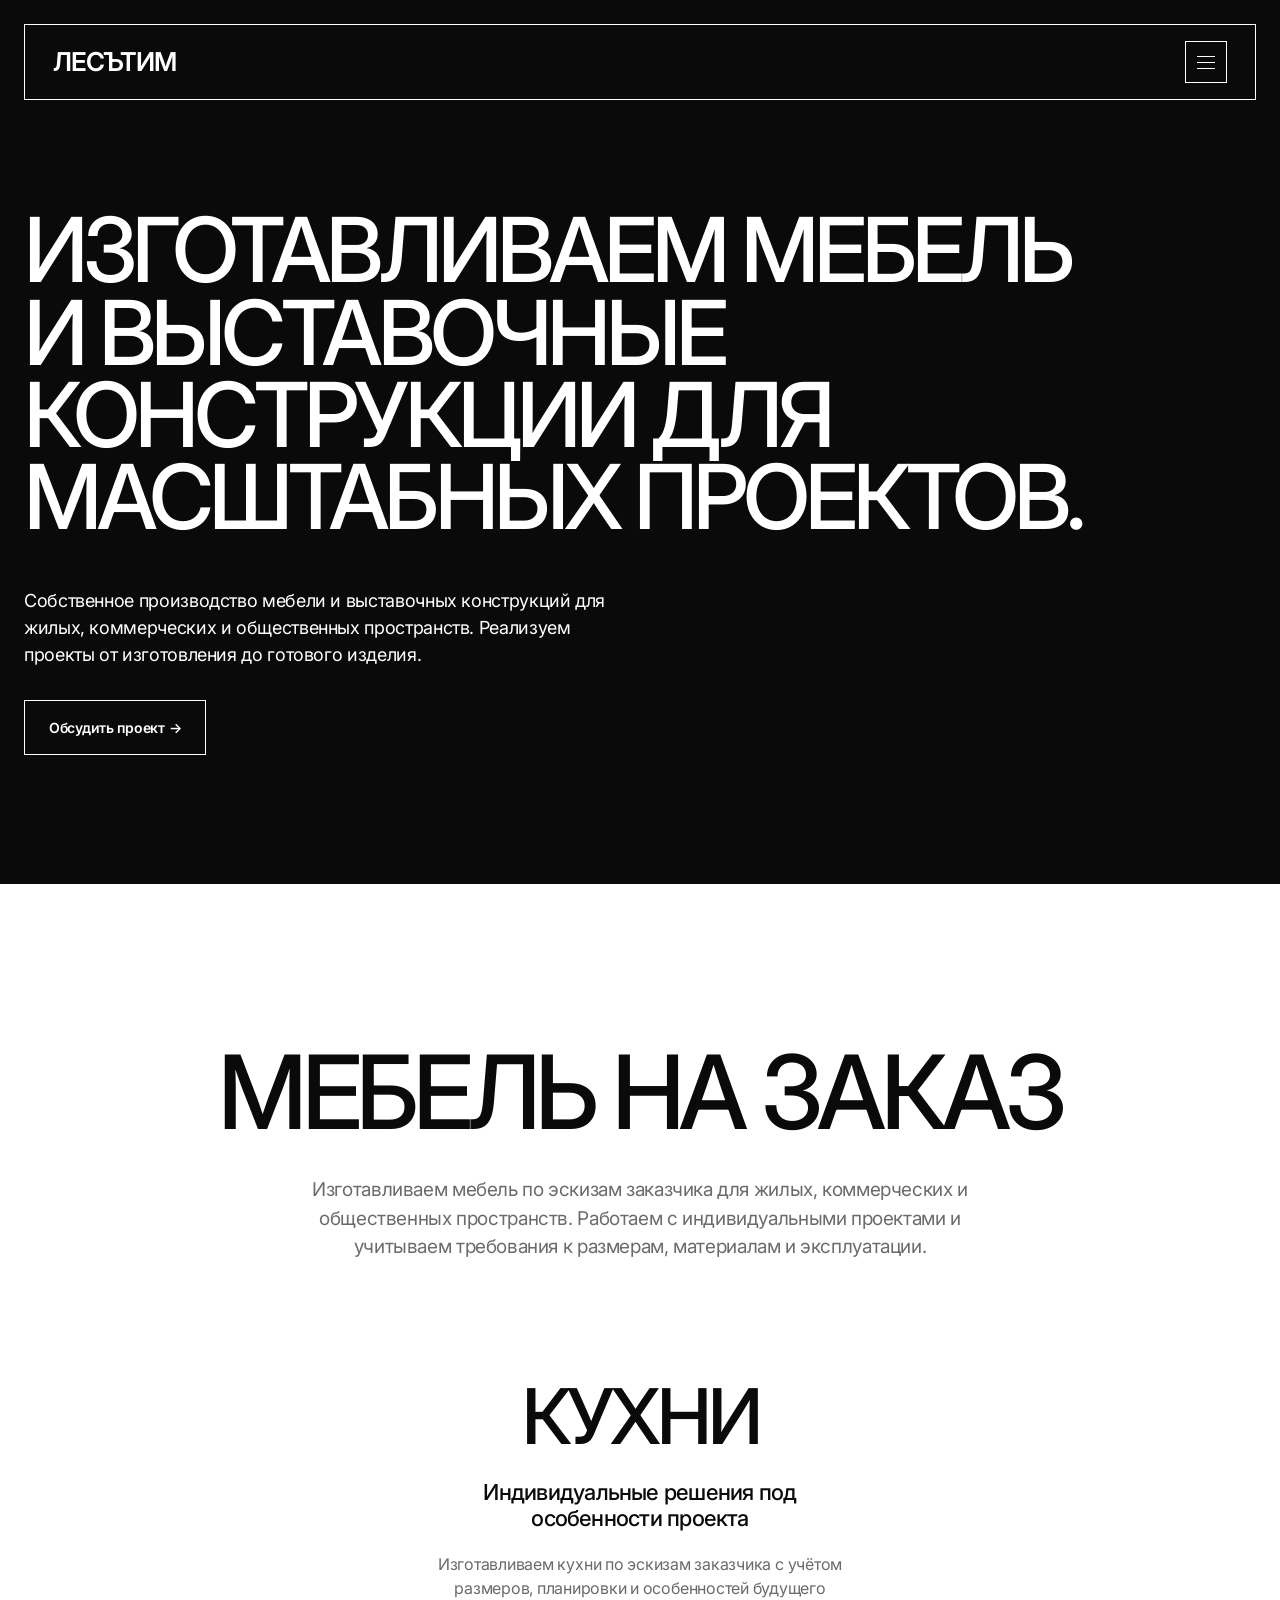
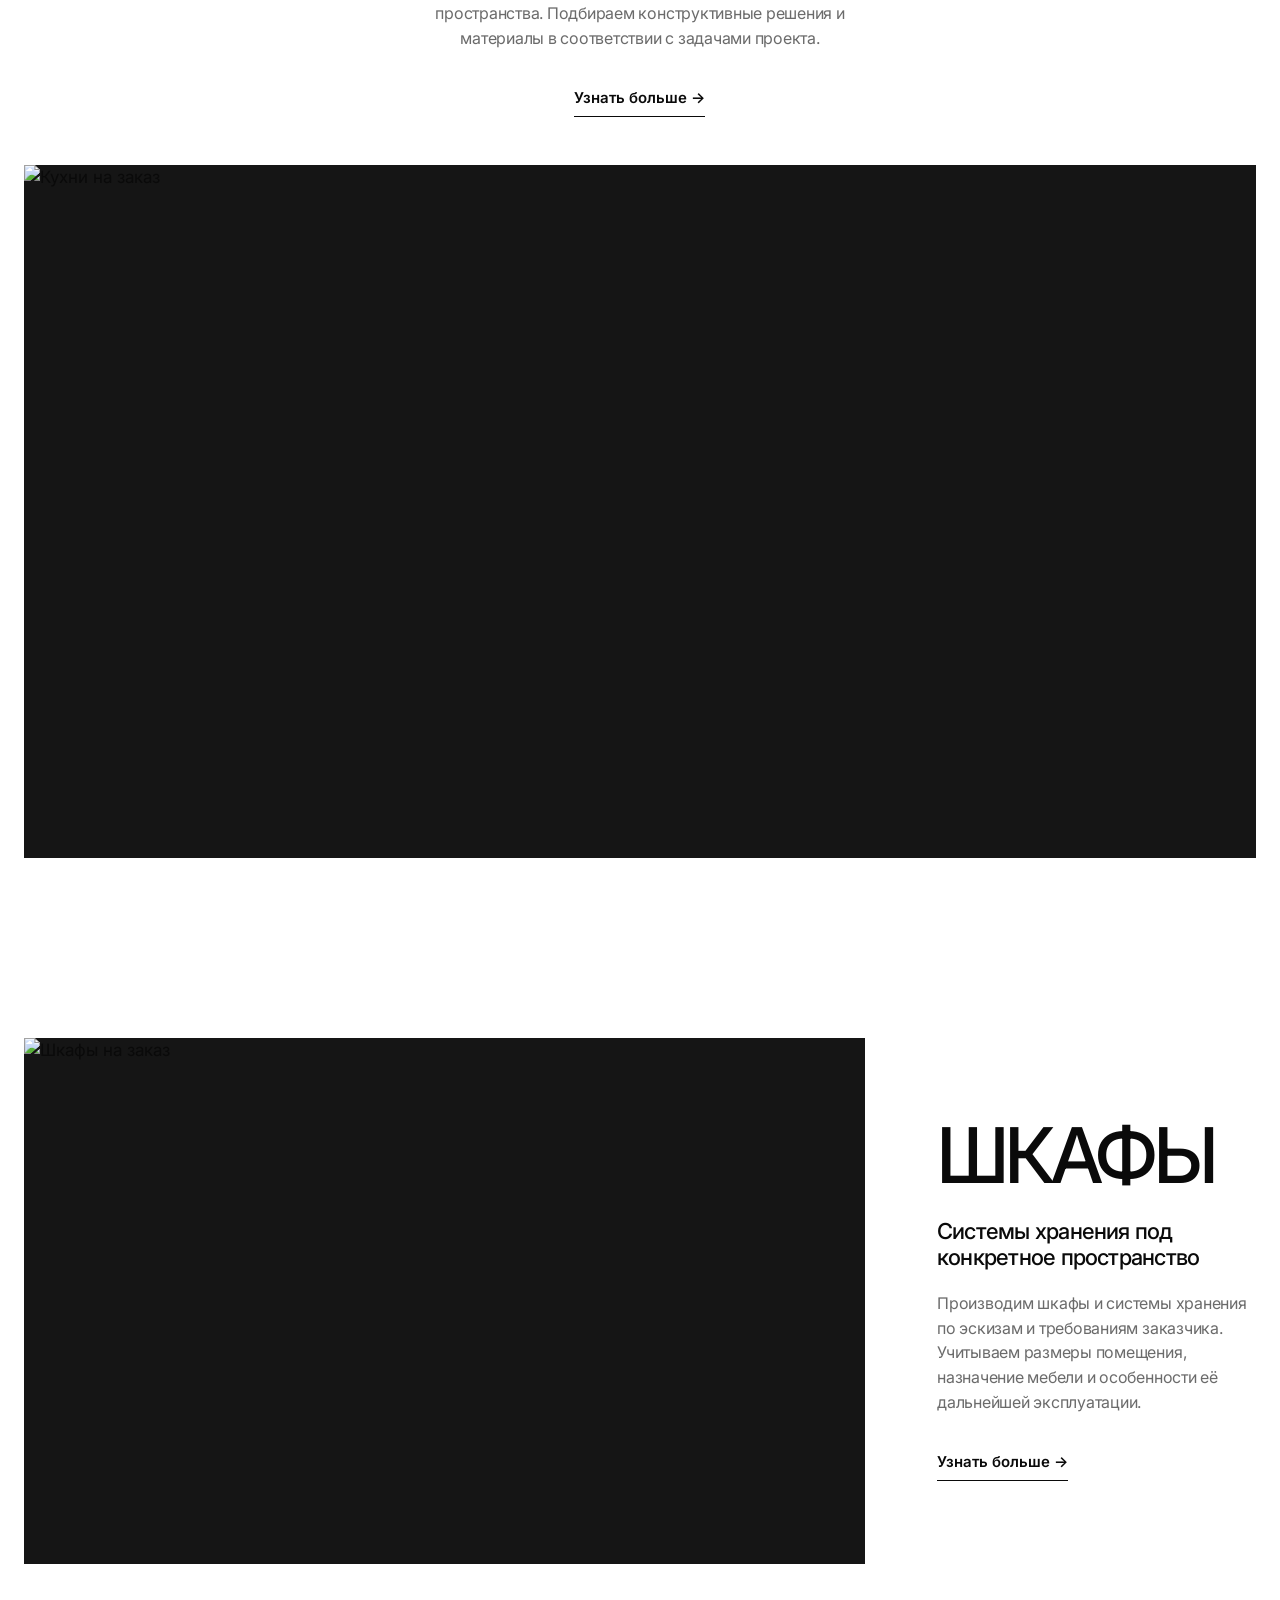
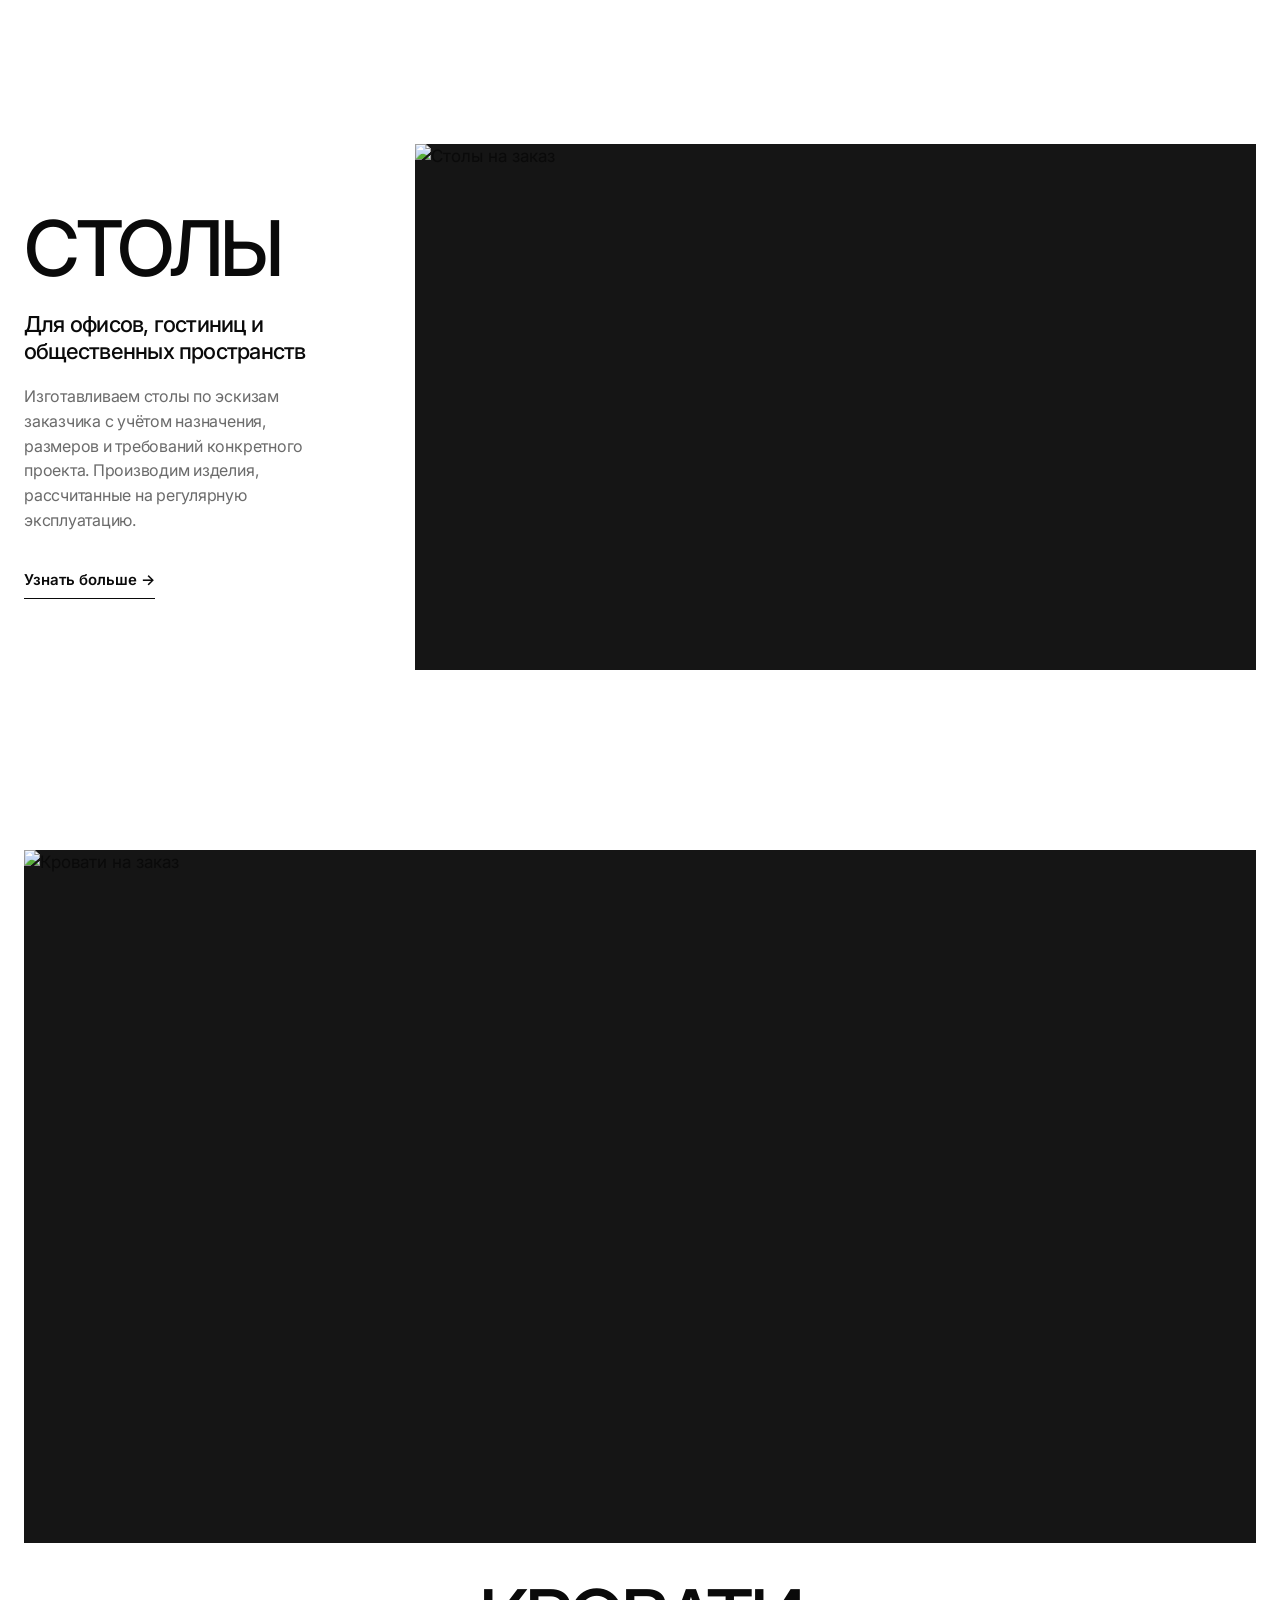
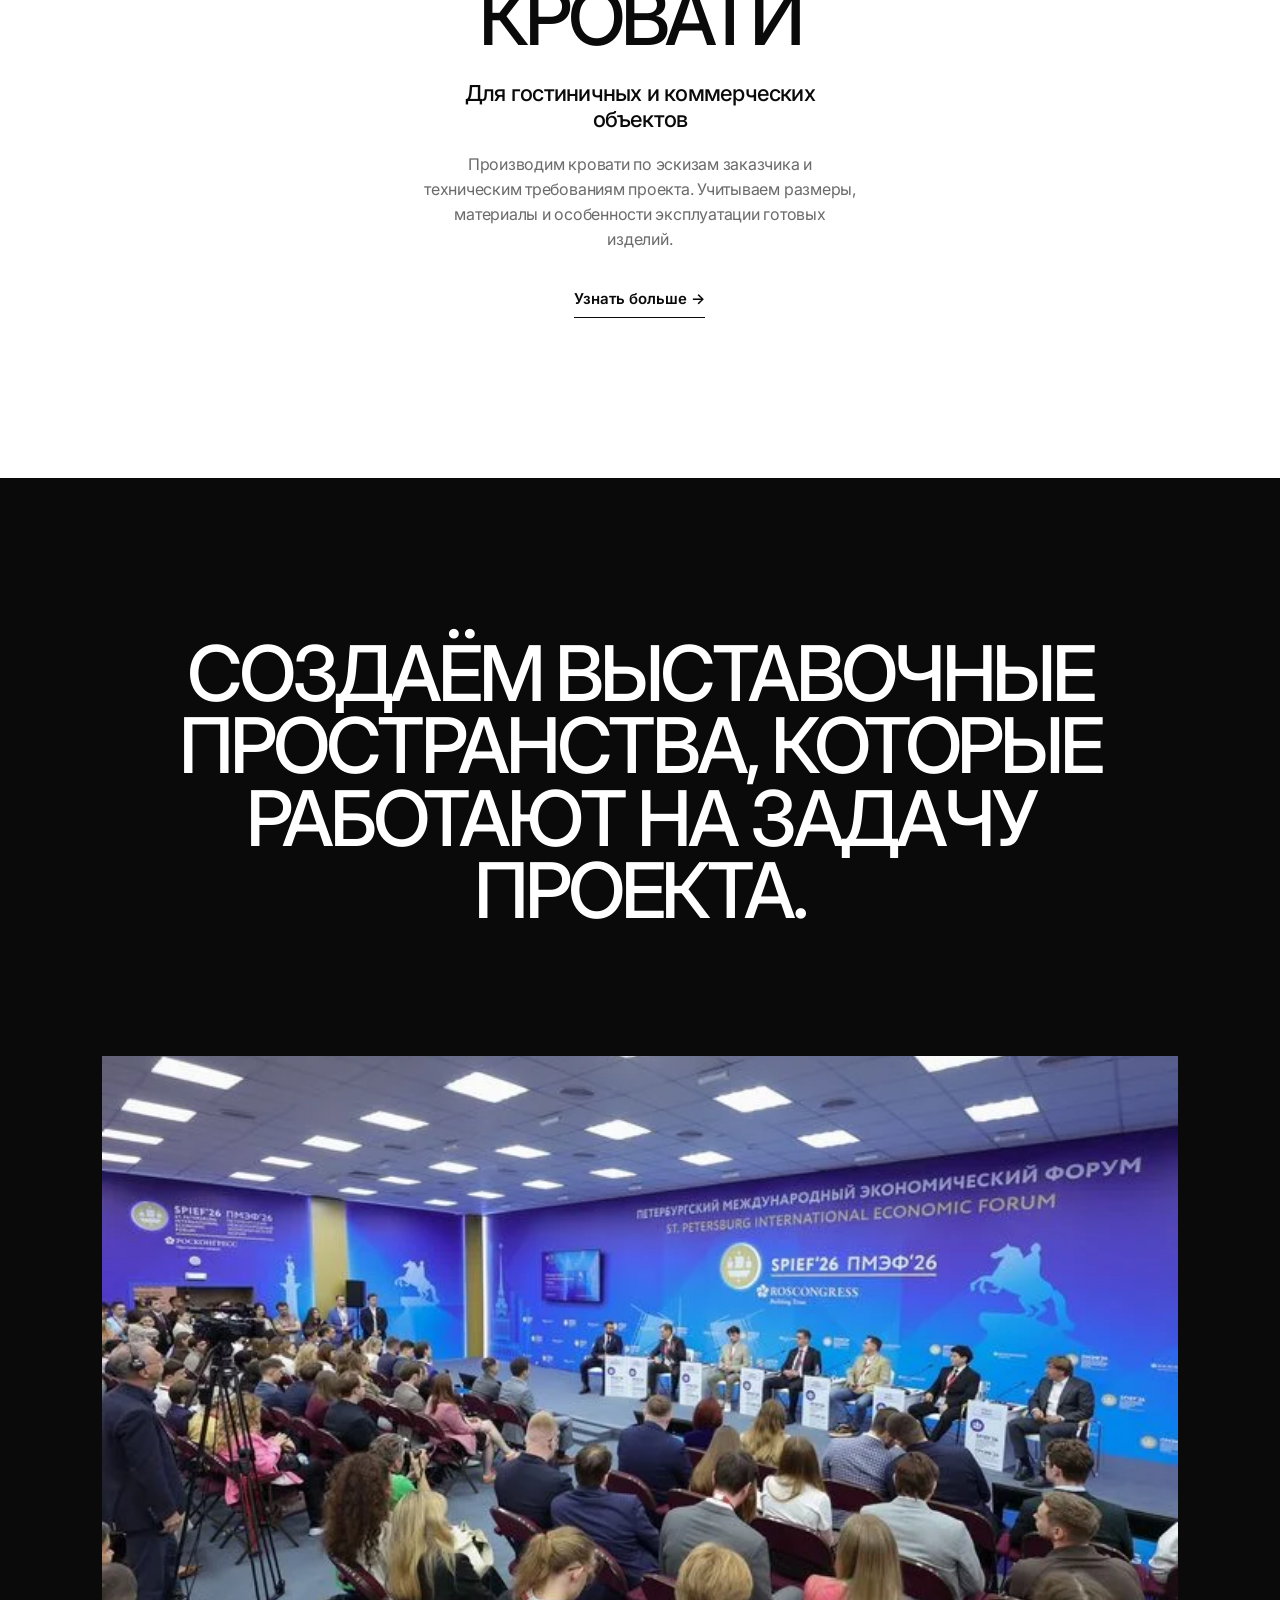
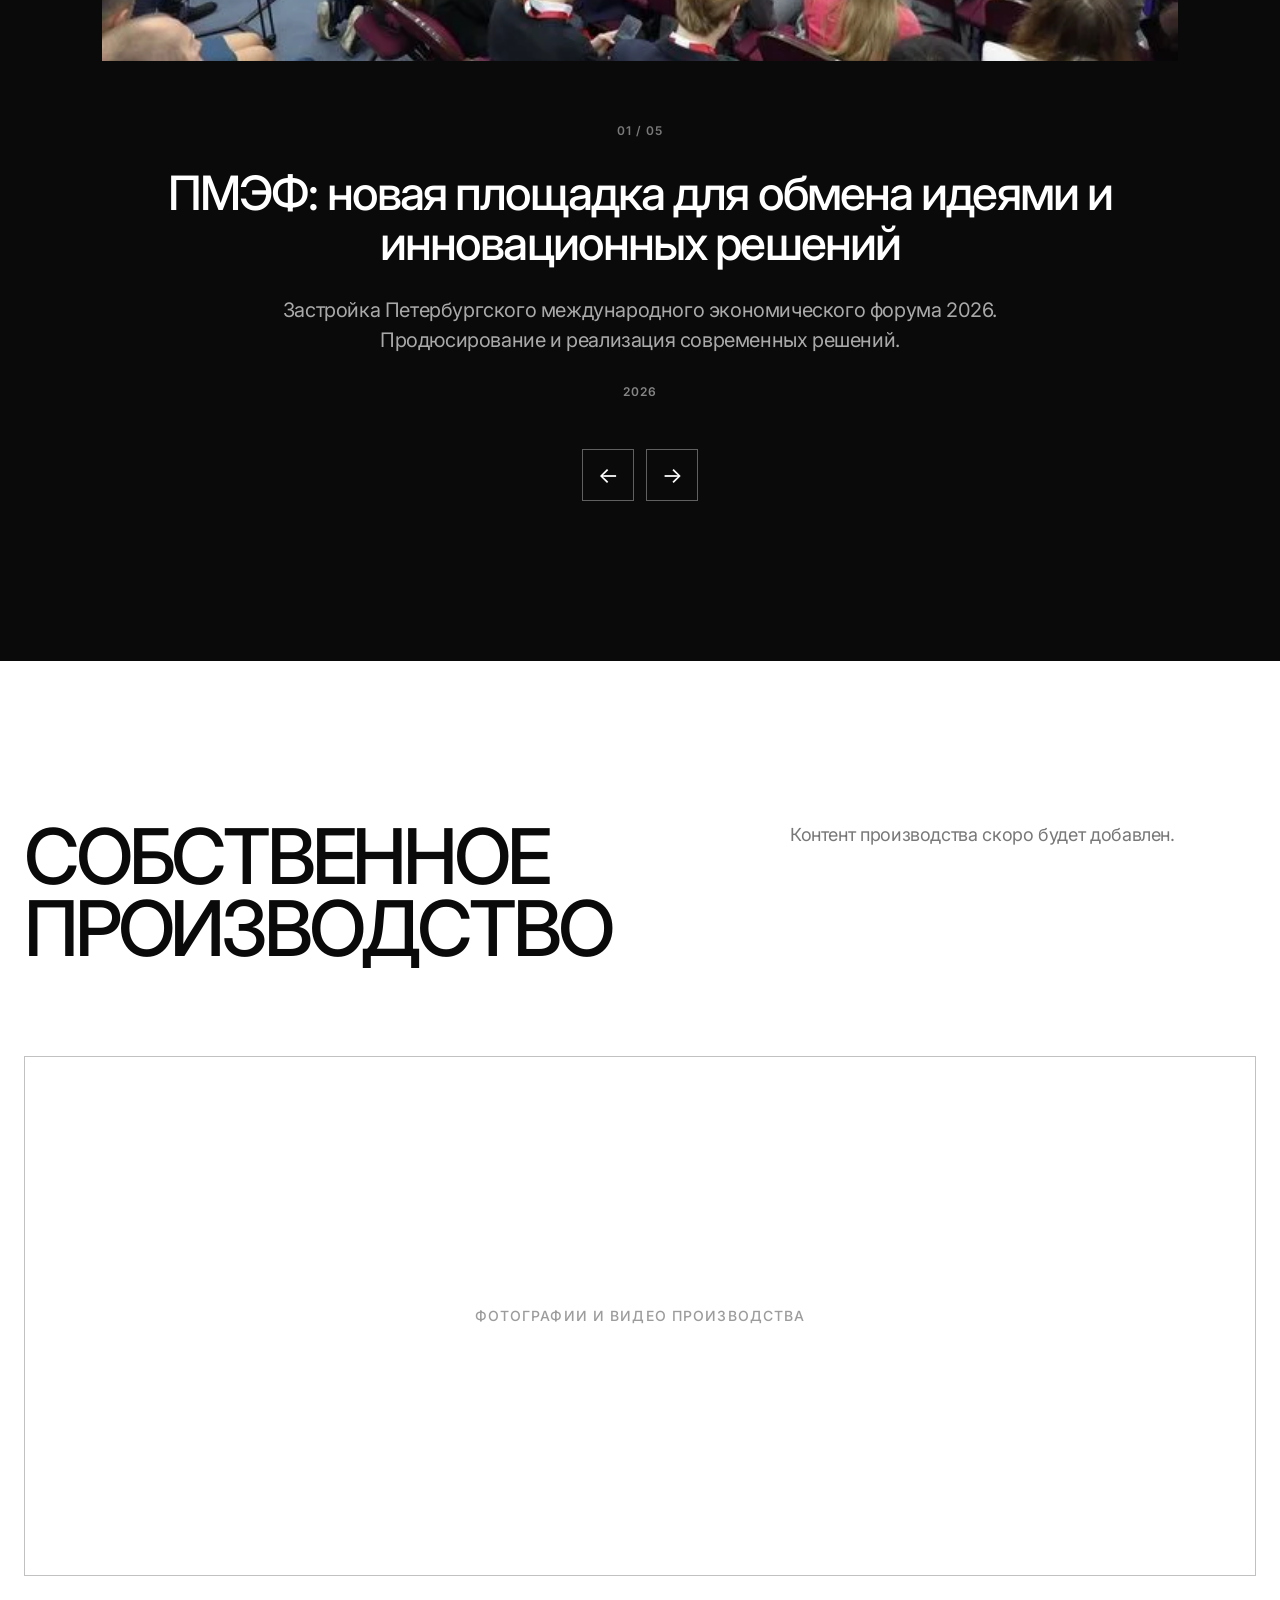
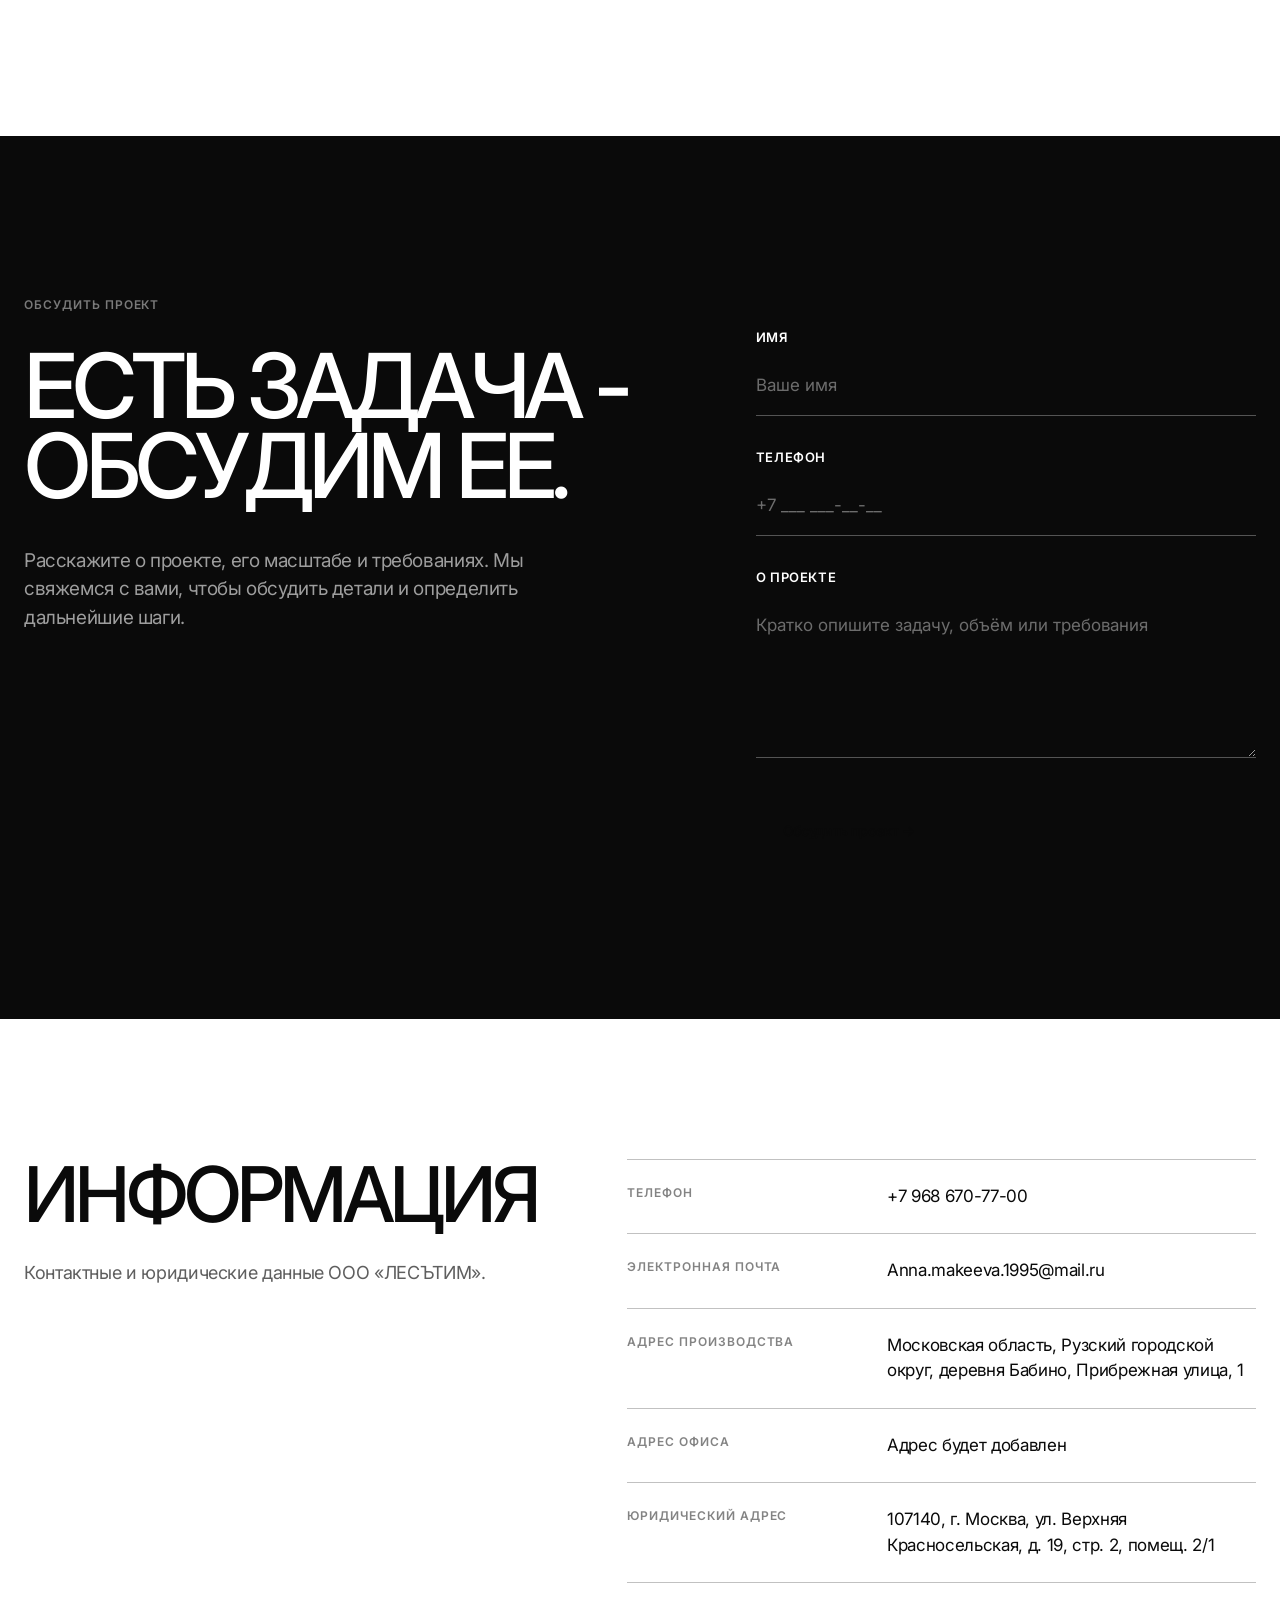
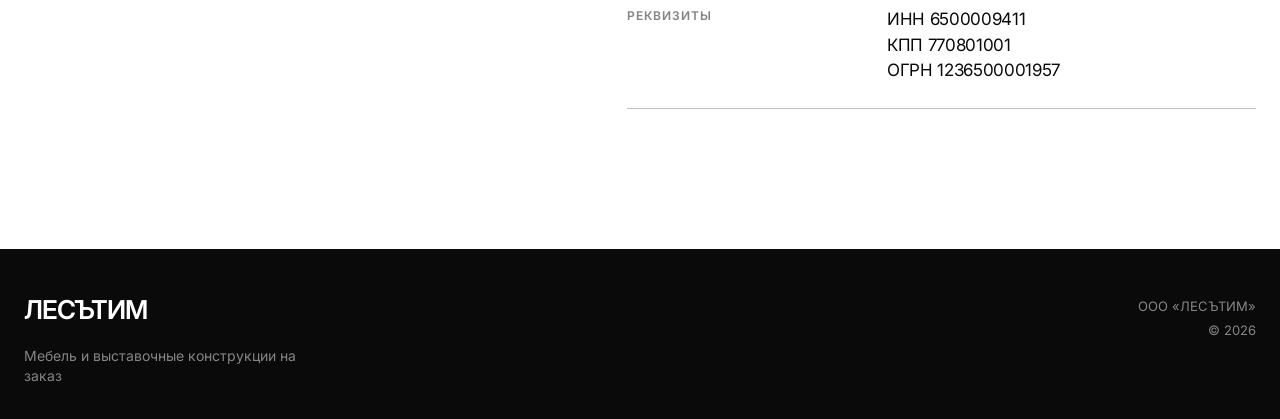
==== commit 9d21f475: "Add files via upload" ====
--- a/index.html
+++ b/index.html
@@ -11,11 +11,10 @@
 
     <link rel="preconnect" href="https://fonts.googleapis.com">
     <link rel="preconnect" href="https://fonts.gstatic.com" crossorigin>
-
     <link
-        href="https://fonts.googleapis.com/css2?family=Manrope:wght@400;500;600;700&display=swap"
-        rel="stylesheet"
-    >
+    href="https://fonts.googleapis.com/css2?family=Inter:wght@400;500;600;700&display=swap"
+    rel="stylesheet"
+>
 </head>
 
 <body>
@@ -334,6 +333,10 @@
 
             <div class="project-content">
 
+                <span class="project-counter">
+                    01 / 05
+                </span>
+
                 <h3>
                     ПМЭФ: новая площадка для обмена идеями
                     и инновационных решений
@@ -352,164 +355,34 @@
 
             </div>
 
+            <div class="project-controls">
+
+                <button
+                    class="project-arrow project-arrow-prev"
+                    type="button"
+                    aria-label="Предыдущий проект"
+                >
+                    ←
+                </button>
+
+                <button
+                    class="project-arrow project-arrow-next"
+                    type="button"
+                    aria-label="Следующий проект"
+                >
+                    →
+                </button>
+
+            </div>
+
         </div>
 
     </article>
 
-
-    <article class="project">
-
-        <div class="project-image">
-            <div class="project-image-inner">
-                <img
-                    src="материал к сайту/фотки/выставочные/1.jpg"
-                    alt="Сокровища Севера 2025"
-                >
-            </div>
-        </div>
-
-        <div class="project-info">
-
-            <div class="project-content">
-
-                <h3>
-                    XX Международная выставка-ярмарка
-                    «Сокровища Севера. Мастера и художники России»
-                </h3>
-
-                <p>
-                    Федеральный объект, объединяющий
-                    мастеров народного искусства
-                    и представителей регионов России.
-                </p>
-
-                <span class="project-date">
-                    28 апреля – 2 мая 2025
-                </span>
-
-            </div>
-
-        </div>
-
-    </article>
-
-
-    <article class="project">
-
-        <div class="project-image">
-            <div class="project-image-inner">
-                <img
-                    src="материал к сайту/фотки/выставочные/2.webp"
-                    alt="Чемпионат розничных профессий"
-                >
-            </div>
-        </div>
-
-        <div class="project-info">
-
-            <div class="project-content">
-
-                <h3>
-                    Чемпионат розничных профессий
-                </h3>
-
-                <p>
-                    Первый национальный чемпионат
-                    розничных профессий: застройка,
-                    продакшн, техническое обеспечение
-                    и деловая программа.
-                </p>
-
-                <span class="project-date">
-                    18–19 апреля 2025
-                </span>
-
-            </div>
-
-        </div>
-
-    </article>
-
-
-    <article class="project">
-
-        <div class="project-image">
-            <div class="project-image-inner">
-                <img
-                    src="материал к сайту/фотки/выставочные/3.png"
-                    alt="Международная выставка и конференция НЕВА"
-                >
-            </div>
-        </div>
-
-        <div class="project-info">
-
-            <div class="project-content">
-
-                <h3>
-                    Международная выставка и конференция «НЕВА»
-                </h3>
-
-                <p>
-                    Организация и техническое сопровождение
-                    стендов участников и деловой программы
-                    в рамках международной выставки.
-                </p>
-
-                <span class="project-date">
-                    19–22 сентября 2023
-                </span>
-
-            </div>
-
-        </div>
-
-    </article>
-
-
-    <article class="project">
-
-        <div class="project-image">
-            <div class="project-image-inner">
-                <img
-                    src="материал к сайту/фотки/выставочные/5.jpg"
-                    alt="Просветительский марафон Знание.Наука"
-                >
-            </div>
-        </div>
-
-        <div class="project-info">
-
-            <div class="project-content">
-
-                <h3>
-                    Просветительский марафон «Знание.Наука»
-                </h3>
-
-                <p>
-                    Организация трансфера и проживания
-                    более 1400 участников из 87 субъектов РФ,
-                    координация маршрутов и сопровождение
-                    делегаций.
-                </p>
-
-                <span class="project-date">
-                    30–31 октября 2025
-                </span>
-
-            </div>
-
-        </div>
-
-    </article>
-
 </div>
-
-
 </section>
 
 
-
     <section class="production" id="production">
 
     <div class="container">
@@ -517,27 +390,22 @@
         <div class="production-header">
 
             <div class="production-title">
-
                 <h2>
                     Собственное производство
                 </h2>
-
             </div>
 
             <div class="production-lead">
-
-                <p>
-                    контента нет, но скоро будет :0
-                    
-                </p>
-
+                <p>
+                    Контент производства скоро будет добавлен.
+                </p>
             </div>
 
         </div>
 
         <div class="production-placeholder">
             <span>
-                Фотографии(видео) производства
+                Фотографии и видео производства
             </span>
         </div>
 
@@ -550,11 +418,27 @@
 
         <div class="contacts-content">
 
+            <div class="contacts-intro">
+
+                <span class="contacts-label">
+                    Обсудить проект
+                </span>
+
+                <h2>
+                    Есть задача -
+                    обсудим ее.
+                </h2>
+
+                <p>
+                    Расскажите о проекте, его масштабе и требованиях.
+                    Мы свяжемся с вами, чтобы обсудить детали
+                    и определить дальнейшие шаги.
+                </p>
+
+            </div>
+
+
             <div class="contact-form">
-
-                <h3>
-                    Оставить нам заявку
-                </h3>
 
                 <form id="contact-form" method="post">
 
@@ -568,6 +452,7 @@
                         >
 
                     </div>
+
 
                     <div class="form-field">
 
@@ -585,6 +470,7 @@
 
                     </div>
 
+
                     <div class="form-field">
 
                         <label for="phone">
@@ -601,39 +487,28 @@
 
                     </div>
 
+
                     <div class="form-field">
 
                         <label for="comment">
-                            Комментарий по заказу
+                            О проекте
                         </label>
 
                         <textarea
                             id="comment"
                             name="comment"
                             rows="5"
-                            placeholder="Расскажите, что необходимо изготовить"
+                            placeholder="Кратко опишите задачу, объём или требования"
                         ></textarea>
 
                     </div>
 
+
                     <button type="submit">
-                        Рассчитать стоимость
+                        Обсудить проект →
                     </button>
 
                 </form>
-
-            </div>
-
-            <div class="section-heading">
-
-                <h2>
-                    Обсудим ваш проект
-                </h2>
-
-                <p>
-                    Свяжитесь с нами, чтобы обсудить задачу
-                    и узнать подробности.
-                </p>
 
             </div>
 
--- a/style.css
+++ b/style.css
@@ -23,8 +23,8 @@
 body {
     background: var(--black);
     color: var(--milk);
-    font-family: "Manrope", sans-serif;
-    font-size: 18px;
+    font-family: "Inter", sans-serif;
+    font-size: 17px;
     line-height: 1.5;
 }
 
@@ -85,11 +85,10 @@
 
 
 .logo {
-    font-size: 28px;
-    font-weight: 700;
-    letter-spacing: -0.06em;
+    font-size: 26px;
+    font-weight: 600;
+    letter-spacing: -0.045em;
     line-height: 1;
-
     text-transform: uppercase;
 }
 
@@ -284,11 +283,50 @@
     background: var(--milk);
     color: var(--black);
 }
-
-.projects {
-    padding: 140px 0;
+.project-counter {
+    display: block;
+    margin-bottom: 28px;
+    font-size: 13px;
+    font-weight: 600;
+    letter-spacing: .08em;
+    opacity: .45;
+}
+
+.project-controls {
+    display: flex;
+    justify-content: center;
+    gap: 12px;
+    margin-top: 48px;
+}
+
+.project-arrow {
+    width: 52px;
+    height: 52px;
+    display: flex;
+    align-items: center;
+    justify-content: center;
+
+    
+    border: 1px solid rgba(255, 255, 255, 0.35);
+    color: var(--milk);
+
+    font-size: 22px;
+    line-height: 1;
+
+    transition:
+        background-color .2s ease,
+        color .2s ease,
+        opacity .2s ease;
+}
+
+.project-arrow:hover {
     background: var(--milk);
     color: var(--black);
+}
+.projects {
+    padding: 160px 0;
+    background: var(--black);
+    color: var(--milk);
 }
 
 .furniture-heading {
@@ -361,13 +399,14 @@
 .project-info {
     max-width: 1000px;
     margin: 32px auto 0;
+}
+.project-content {
     text-align: center;
 }
 
 
-
 .project-content h3 {
-    font-size: clamp(32px, 3.5vw, 52px);
+    font-size: clamp(34px, 3.7vw, 56px);
     font-weight: 500;
     line-height: 1.05;
     letter-spacing: -0.04em;
@@ -376,13 +415,11 @@
 .project-content p {
     max-width: 760px;
     margin: 28px auto 0;
-
-    font-size: 19px;
+    font-size: 20px;
     line-height: 1.5;
     letter-spacing: -0.02em;
-    opacity: 0.65;
-}
-
+    opacity: .65;
+}
 .project-date {
     display: block;
     margin-top: 28px;
@@ -390,10 +427,22 @@
     font-size: 14px;
     opacity: 0.5;
 }
+.project-image-inner,
+.project-content {
+    transition:
+        opacity .25s ease,
+        transform .25s ease;
+}
+
+.project.is-changing .project-image-inner,
+.project.is-changing .project-content {
+    opacity: 0;
+    transform: translateY(10px);
+}
 .furniture {
     padding: 160px 0;
-    background: var(--black);
-    color: var(--milk);
+    background: var(--milk);
+    color: var(--black);
 }
 
 .furniture-heading {
@@ -494,7 +543,7 @@
     margin-top: 36px;
     padding-bottom: 7px;
 
-    border-bottom: 1px solid var(--milk);
+    border-bottom: 1px solid var(--black);
 
     font-size: 15px;
     font-weight: 600;
@@ -594,18 +643,47 @@
     margin-right: auto;
 }
 .production {
-    padding: 140px 0;
-    background: #151515;
-    color: var(--milk);
-}
+    padding: 160px 0;
+    background: var(--milk);
+    color: var(--black);
+}
+.production-header {
+    display: grid;
+    grid-template-columns: minmax(0, 1fr) minmax(300px, 0.7fr);
+    gap: 100px;
+    align-items: start;
+}
+
+.production-title h2 {
+    max-width: 850px;
+    font-size: clamp(48px, 6vw, 88px);
+    font-weight: 500;
+    line-height: 0.98;
+    letter-spacing: -0.06em;
+    text-transform: uppercase;
+}
+
+.production-lead {
+    max-width: 480px;
+}
+
+.production-lead p {
+    font-size: 18px;
+    line-height: 1.45;
+    letter-spacing: -0.02em;
+    opacity: 0.55;
+}
+
 .production-placeholder {
     width: 100%;
     min-height: 520px;
     margin-top: 90px;
+
     display: flex;
     align-items: center;
     justify-content: center;
-    border: 1px solid rgba(241, 239, 232, 0.25);
+
+    border: 1px solid rgba(10, 10, 10, 0.25);
 }
 
 .production-placeholder span {
@@ -613,42 +691,76 @@
     font-weight: 500;
     letter-spacing: 0.08em;
     text-transform: uppercase;
+    
+    color: var(--black);
     opacity: 0.4;
 }
 .contacts {
-    padding: 140px 0;
-    background: var(--milk);
-    color: var(--black);
+    padding: 160px 0;
+    background: var(--black);
+    color: var(--milk);
 }
 
 .contacts-content {
     display: grid;
-    grid-template-columns: minmax(0, 1fr) minmax(320px, 0.8fr);
-    gap: 100px;
+    grid-template-columns: minmax(0, 1.1fr) minmax(320px, 0.9fr);
+    gap: 120px;
     align-items: start;
 }
 
+
+
+
+.contacts-intro {
+    max-width: 760px;
+}
+
+.contacts-label {
+    display: block;
+    margin-bottom: 32px;
+    font-size: 13px;
+    font-weight: 600;
+    letter-spacing: 0.08em;
+    text-transform: uppercase;
+    opacity: 0.45;
+}
+
+.contacts-intro h2 {
+    max-width: 760px;
+    font-size: clamp(56px, 7vw, 104px);
+    font-weight: 500;
+    line-height: 0.92;
+    letter-spacing: -0.065em;
+    text-transform: uppercase;
+}
+
+.contacts-intro p {
+    max-width: 560px;
+    margin-top: 40px;
+    font-size: 19px;
+    line-height: 1.5;
+    letter-spacing: -0.02em;
+    opacity: 0.6;
+}
+
+
+
+
 .contact-form {
+    width: 100%;
     max-width: 620px;
-}
-
-.contact-form h3 {
-    font-size: clamp(42px, 5vw, 72px);
-    font-weight: 500;
-    line-height: 0.95;
-    letter-spacing: -0.06em;
-    text-transform: uppercase;
+    margin-left: auto;
 }
 
 .contact-form form {
-    margin-top: 56px;
+    margin-top: 4px;
 }
 
 .form-field {
     display: flex;
     flex-direction: column;
     gap: 10px;
-    margin-top: 28px;
+    margin-top: 32px;
 }
 
 .form-field:first-of-type {
@@ -658,7 +770,7 @@
 .form-field label {
     font-size: 13px;
     font-weight: 600;
-    letter-spacing: 0.04em;
+    letter-spacing: 0.05em;
     text-transform: uppercase;
 }
 
@@ -667,33 +779,36 @@
     width: 100%;
     padding: 16px 0;
     border: 0;
-    border-bottom: 1px solid rgba(10, 10, 10, 0.3);
+    border-bottom: 1px solid rgba(255, 255, 255, 0.3);
+    color: var(--milk);
     background: transparent;
-    color: var(--black);
+    
     font: inherit;
     font-size: 17px;
     outline: none;
 }
 
 .form-field textarea {
-    min-height: 140px;
+    min-height: 150px;
     resize: vertical;
 }
 
 .form-field input::placeholder,
 .form-field textarea::placeholder {
-    color: var(--black);
+    color: var(--milk);
     opacity: 0.4;
 }
 
 .form-field input:focus,
 .form-field textarea:focus {
-    border-bottom-color: var(--black);
-}
+    border-bottom-color: var(--milk);
+}
+
+
 
 .contact-form button {
-    margin-top: 40px;
-    padding: 16px 24px;
+    margin-top: 44px;
+    padding: 17px 26px;
     border: 1px solid var(--black);
     background: transparent;
     color: var(--black);
@@ -711,26 +826,9 @@
     color: var(--milk);
 }
 
-.contacts-content > .section-heading {
-    max-width: 600px;
-}
-
-.contacts-content > .section-heading h2 {
-    font-size: clamp(48px, 6vw, 88px);
-    font-weight: 500;
-    line-height: 0.98;
-    letter-spacing: -0.06em;
-    text-transform: uppercase;
-}
-
-.contacts-content > .section-heading p {
-    max-width: 500px;
-    margin-top: 28px;
-    font-size: 18px;
-    line-height: 1.45;
-    letter-spacing: -0.02em;
-    opacity: 0.65;
-}
+
+
+
 .form-field-honeypot {
     position: absolute;
     left: -9999px;
@@ -738,10 +836,13 @@
     height: 1px;
     overflow: hidden;
 }
+
+
+
 .information {
     padding: 140px 0;
-    background: var(--black);
-    color: var(--milk);
+    background: var(--milk);
+    color: var(--black);
 }
 
 .information-content {
@@ -782,11 +883,11 @@
     grid-template-columns: 220px minmax(0, 1fr);
     gap: 40px;
     padding: 24px 0;
-    border-top: 1px solid rgba(241, 239, 232, 0.25);
+    border-top: 1px solid rgba(10, 10, 10, 0.25);
 }
 
 .information-item:last-child {
-    border-bottom: 1px solid rgba(241, 239, 232, 0.25);
+    border-bottom: 1px solid rgba(10, 10, 10, 0.25);
 }
 
 .information-label {
@@ -814,8 +915,8 @@
 }
 .footer {
     padding: 48px 0 32px;
-    background: var(--milk);
-    color: var(--black);
+    background: var(--black);
+    color: var(--milk);
 }
 
 .footer-content {
@@ -850,3 +951,67 @@
     line-height: 1.4;
     opacity: 0.5;
 }
+.hero h1,
+.furniture-heading h2,
+.production-title h2,
+.projects-heading h2,
+.contacts-intro h2,
+.information-content > .section-heading h2 {
+    font-weight: 500;
+    letter-spacing: -0.055em;
+}
+.hero h1 {
+    font-size: clamp(52px, 7vw, 100px);
+    line-height: 0.92;
+}
+.furniture-heading h2,
+.production-title h2,
+.projects-heading h2,
+.information-content > .section-heading h2 {
+    line-height: 0.94;
+}
+.contacts-intro h2 {
+    font-size: clamp(56px, 7vw, 108px);
+    line-height: 0.9;
+    letter-spacing: -0.06em;
+}
+.hero p,
+.furniture-heading p,
+.furniture-card-content p,
+.project-content p,
+.production-lead p,
+.contacts-intro p,
+.information-content > .section-heading p {
+    line-height: 1.5;
+}
+.furniture-card-content h3 {
+    font-size: clamp(48px, 6vw, 88px);
+    font-weight: 500;
+    line-height: 0.9;
+    letter-spacing: -0.055em;
+}
+.furniture-card-content h4 {
+    max-width: 420px;
+    margin-top: 28px;
+    font-size: 22px;
+    font-weight: 500;
+    line-height: 1.2;
+    letter-spacing: -0.035em;
+}
+.furniture-card-content p {
+    max-width: 440px;
+    margin-top: 20px;
+    font-size: 16px;
+    line-height: 1.55;
+    letter-spacing: -0.015em;
+    opacity: 0.6;
+}
+.project-counter,
+.project-date,
+.contacts-label,
+.information-label {
+    font-size: 12px;
+    font-weight: 600;
+    letter-spacing: 0.08em;
+    text-transform: uppercase;
+}
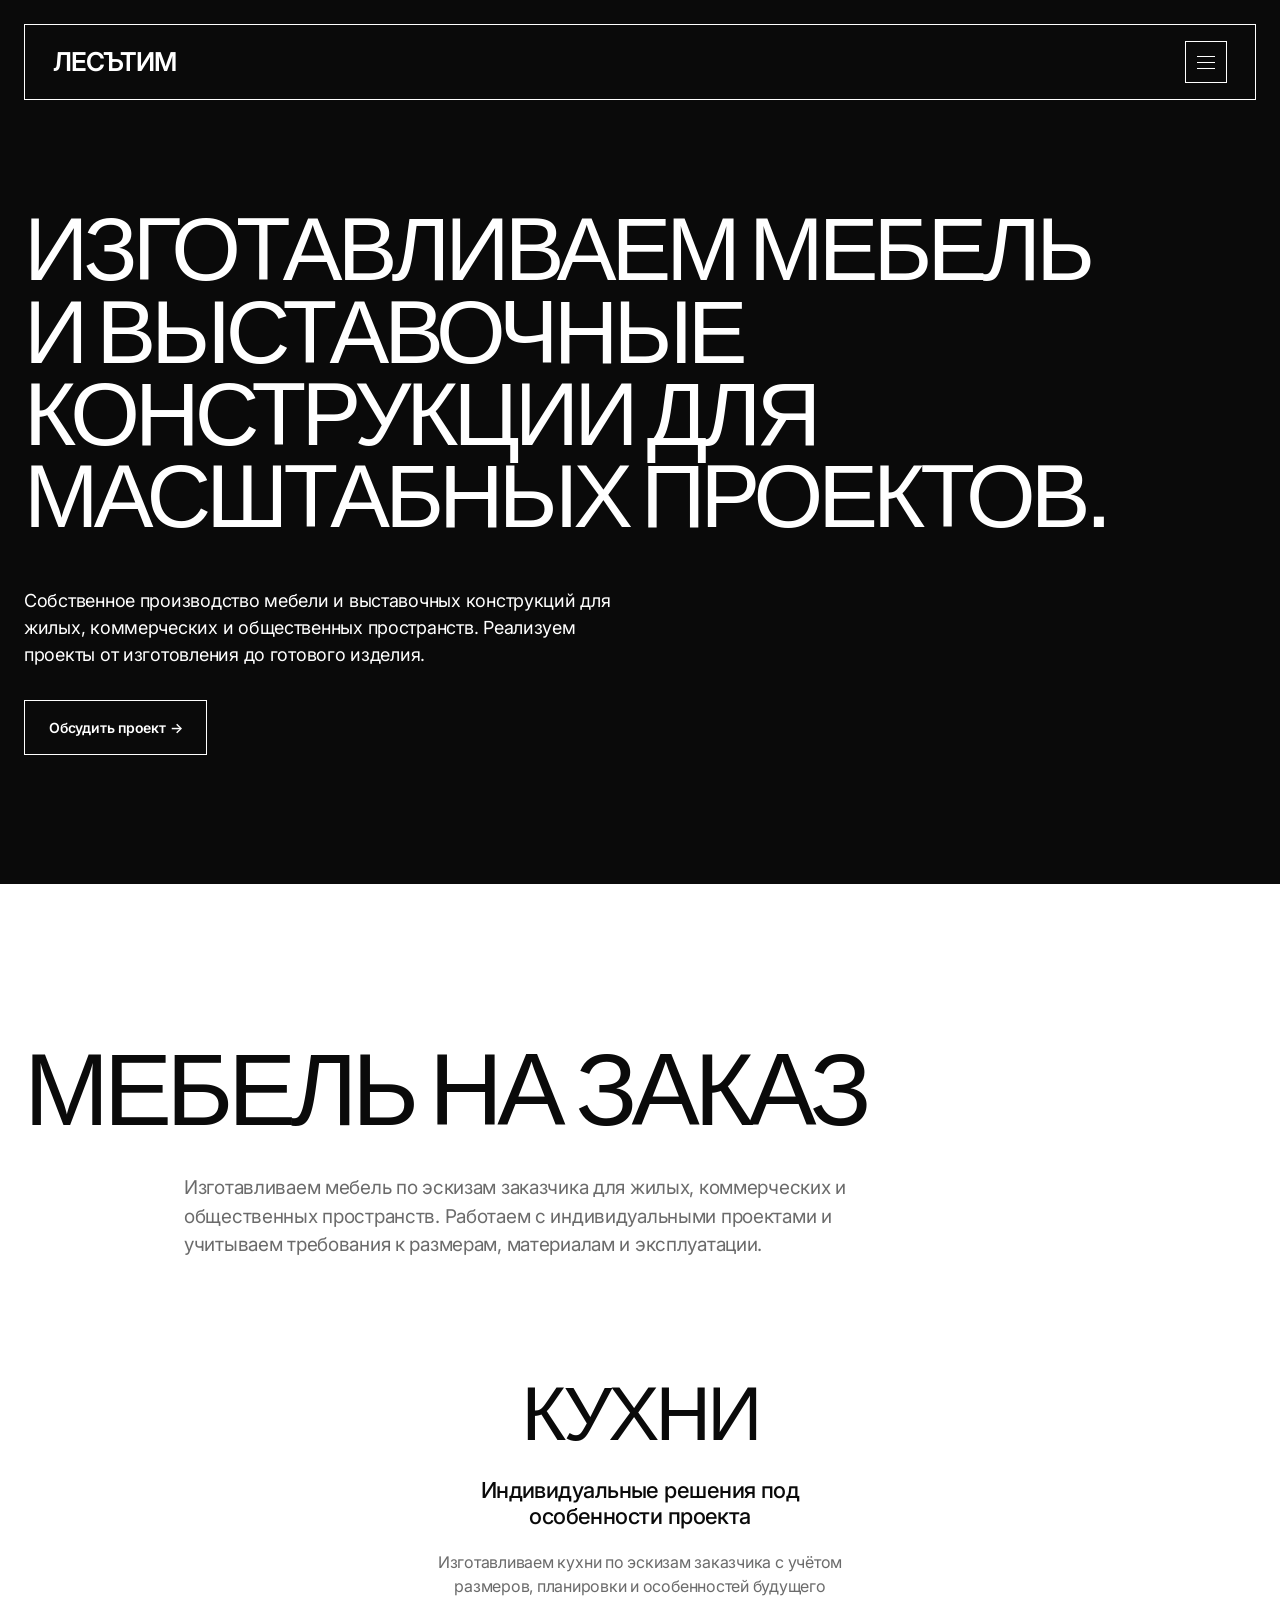
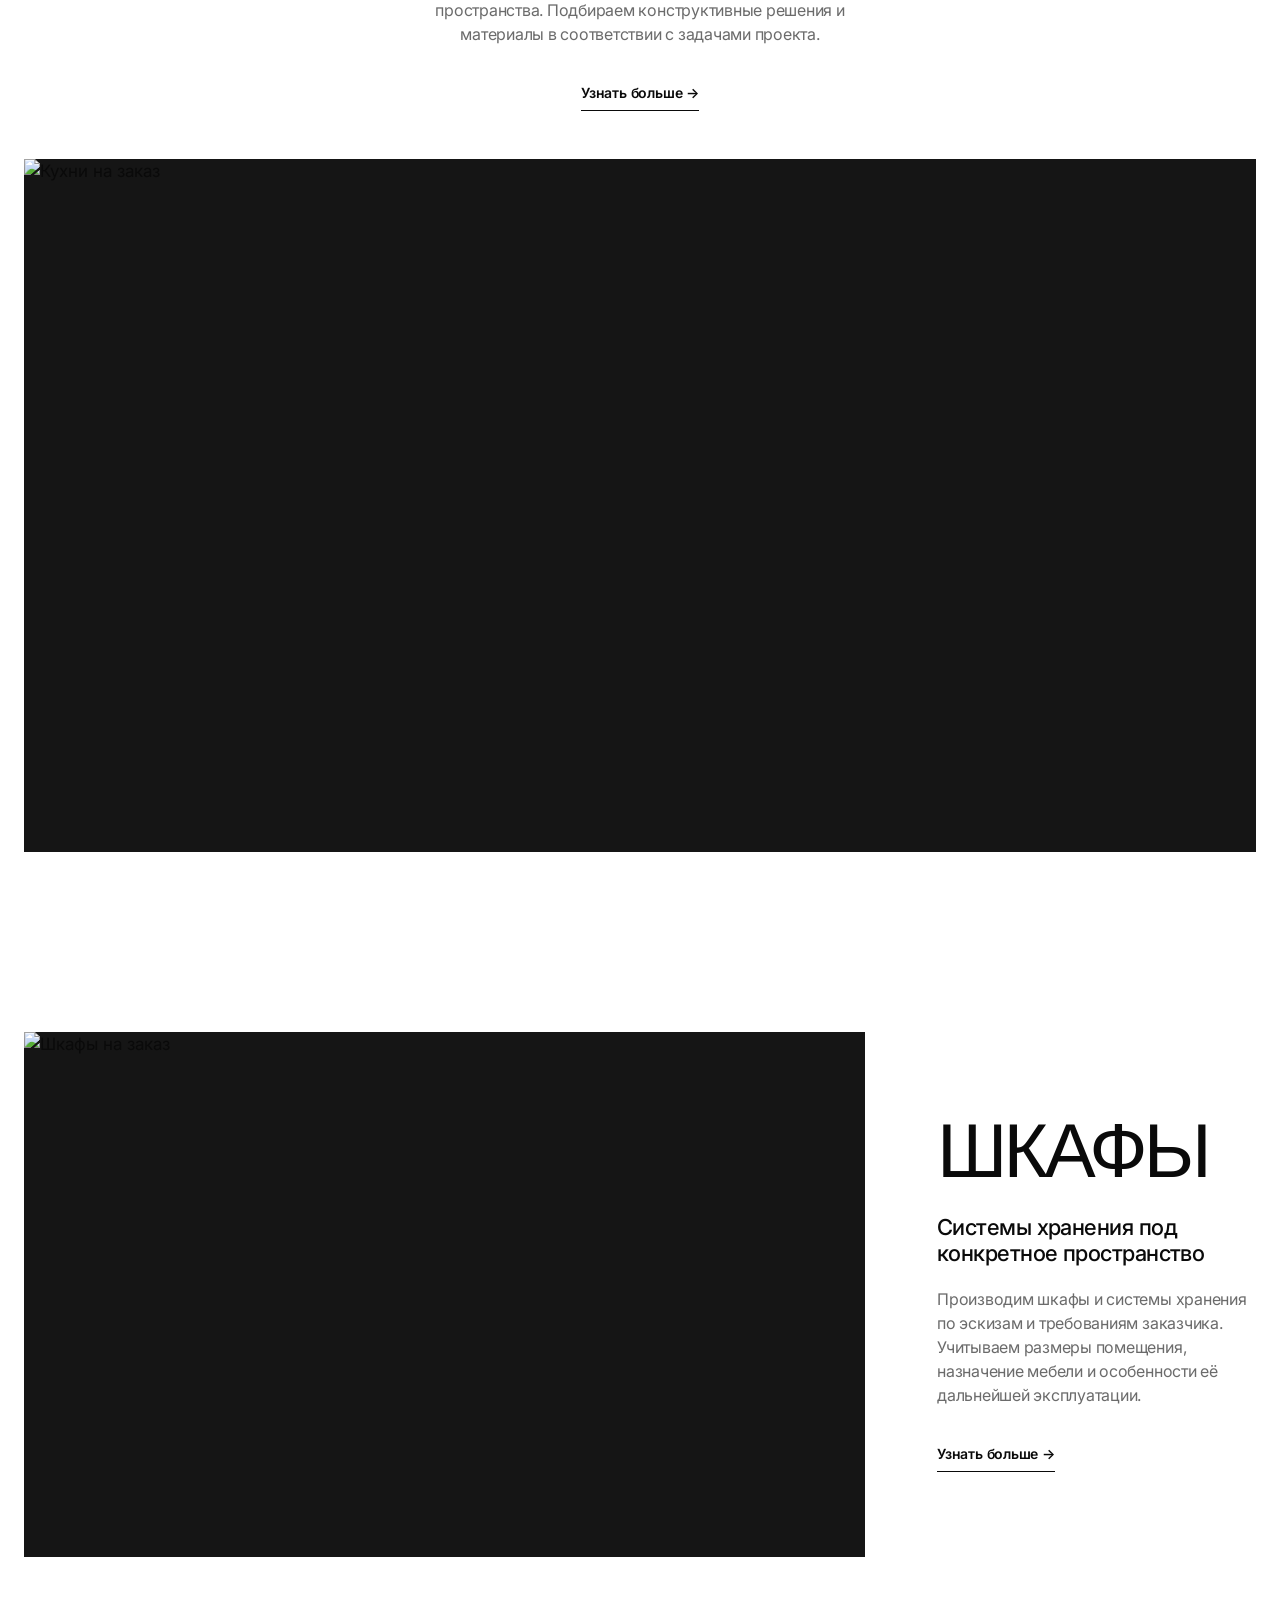
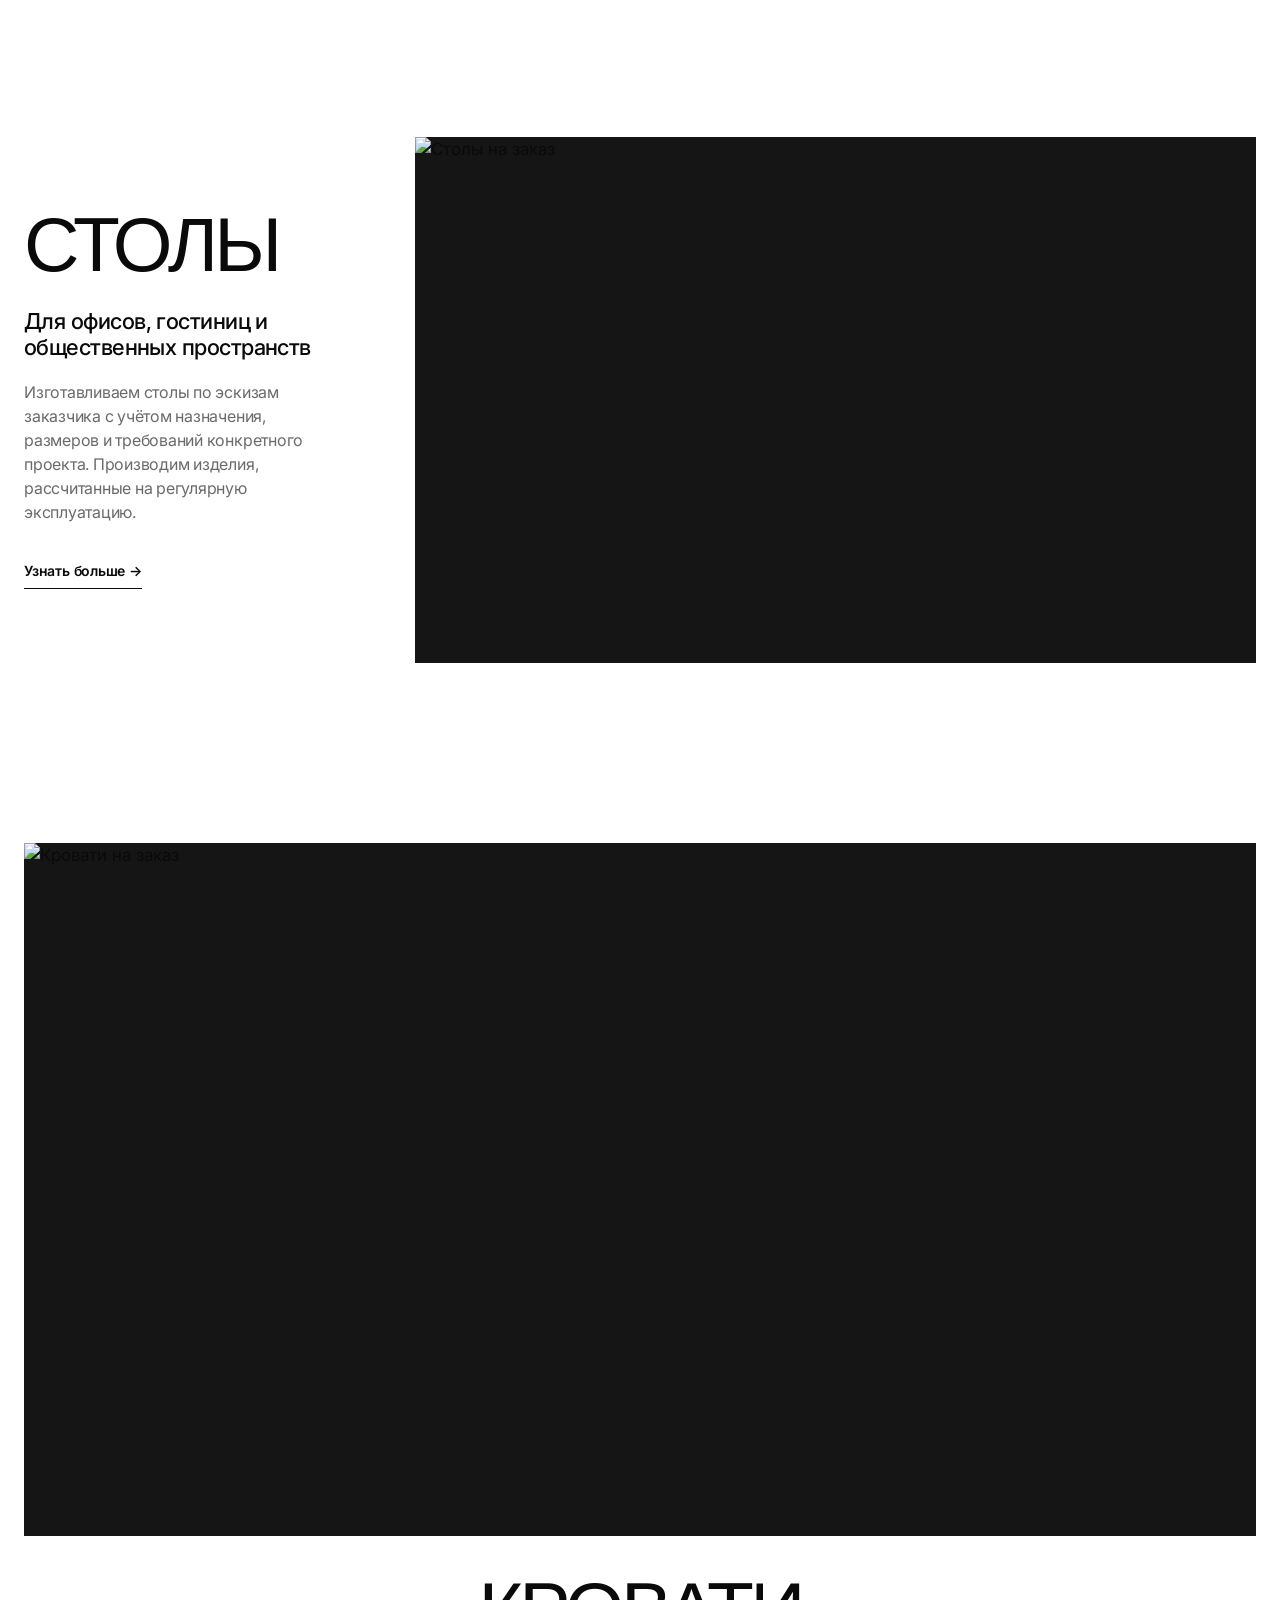
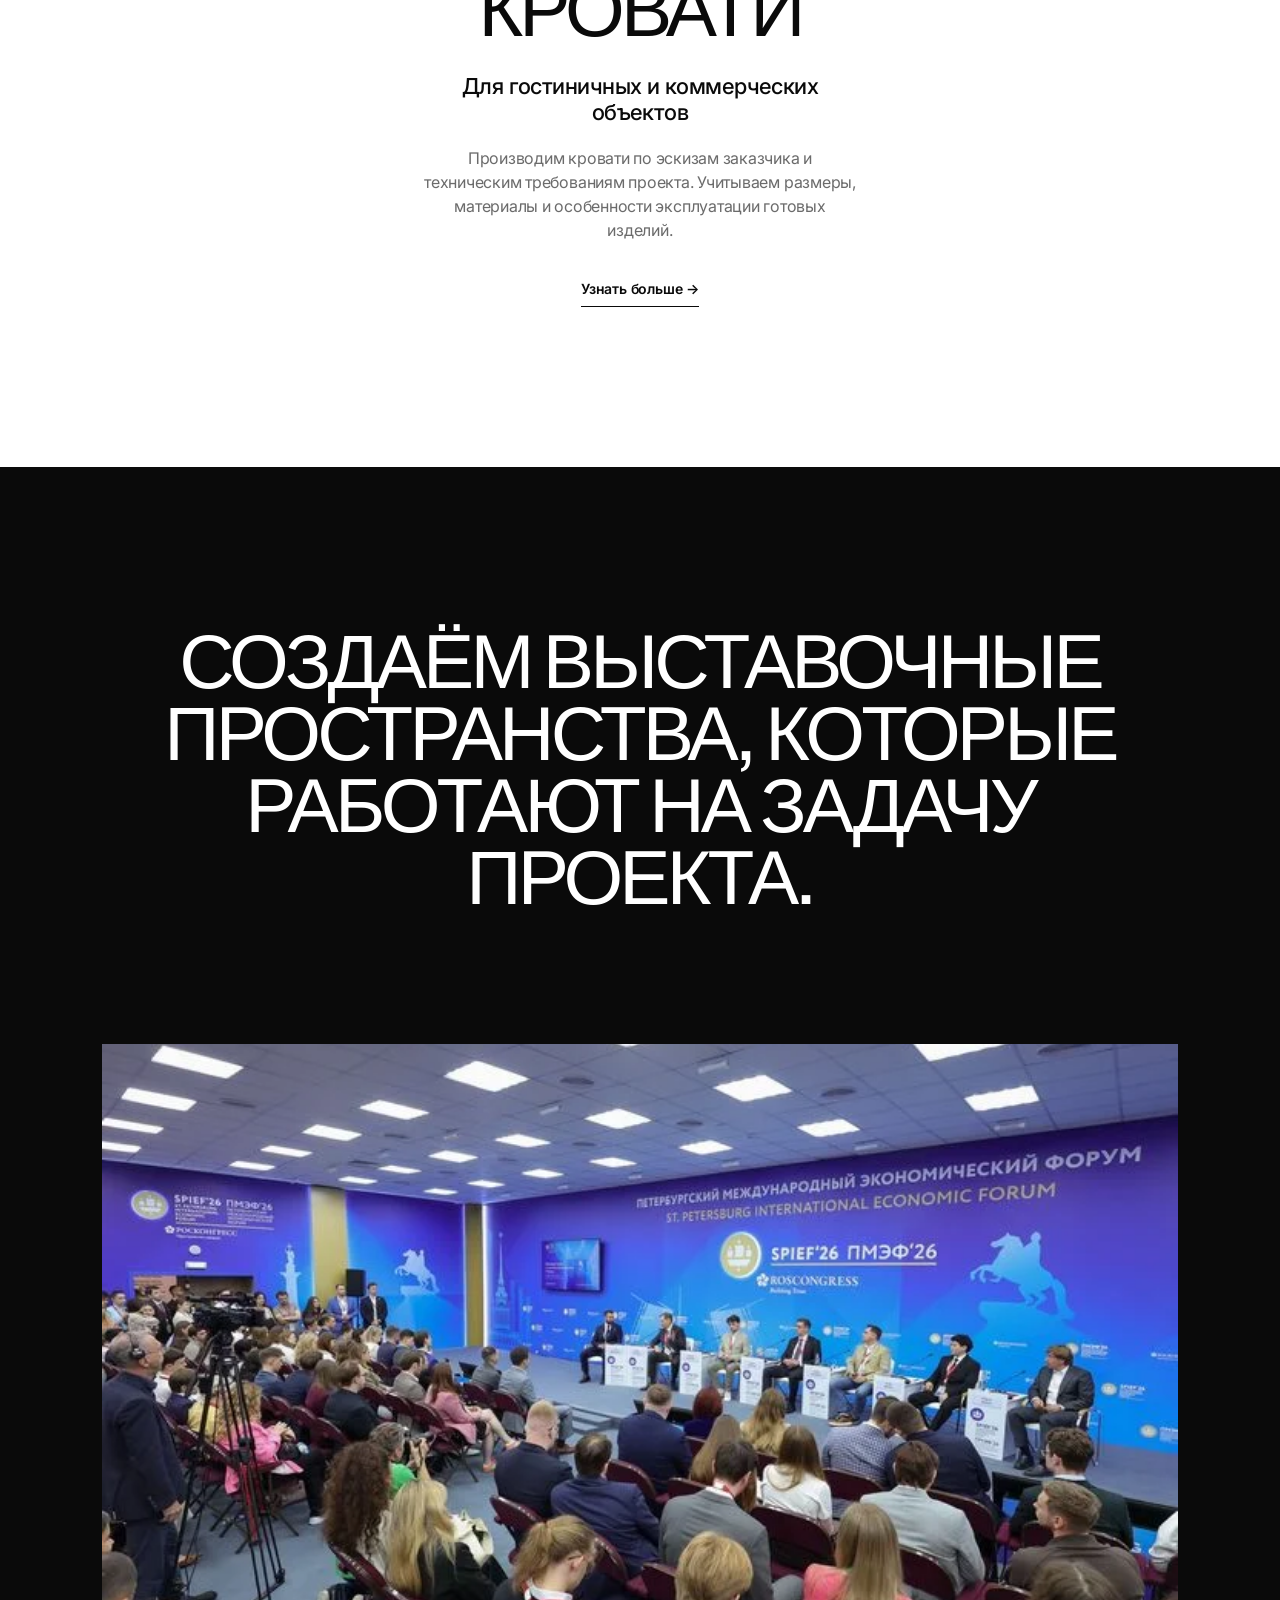
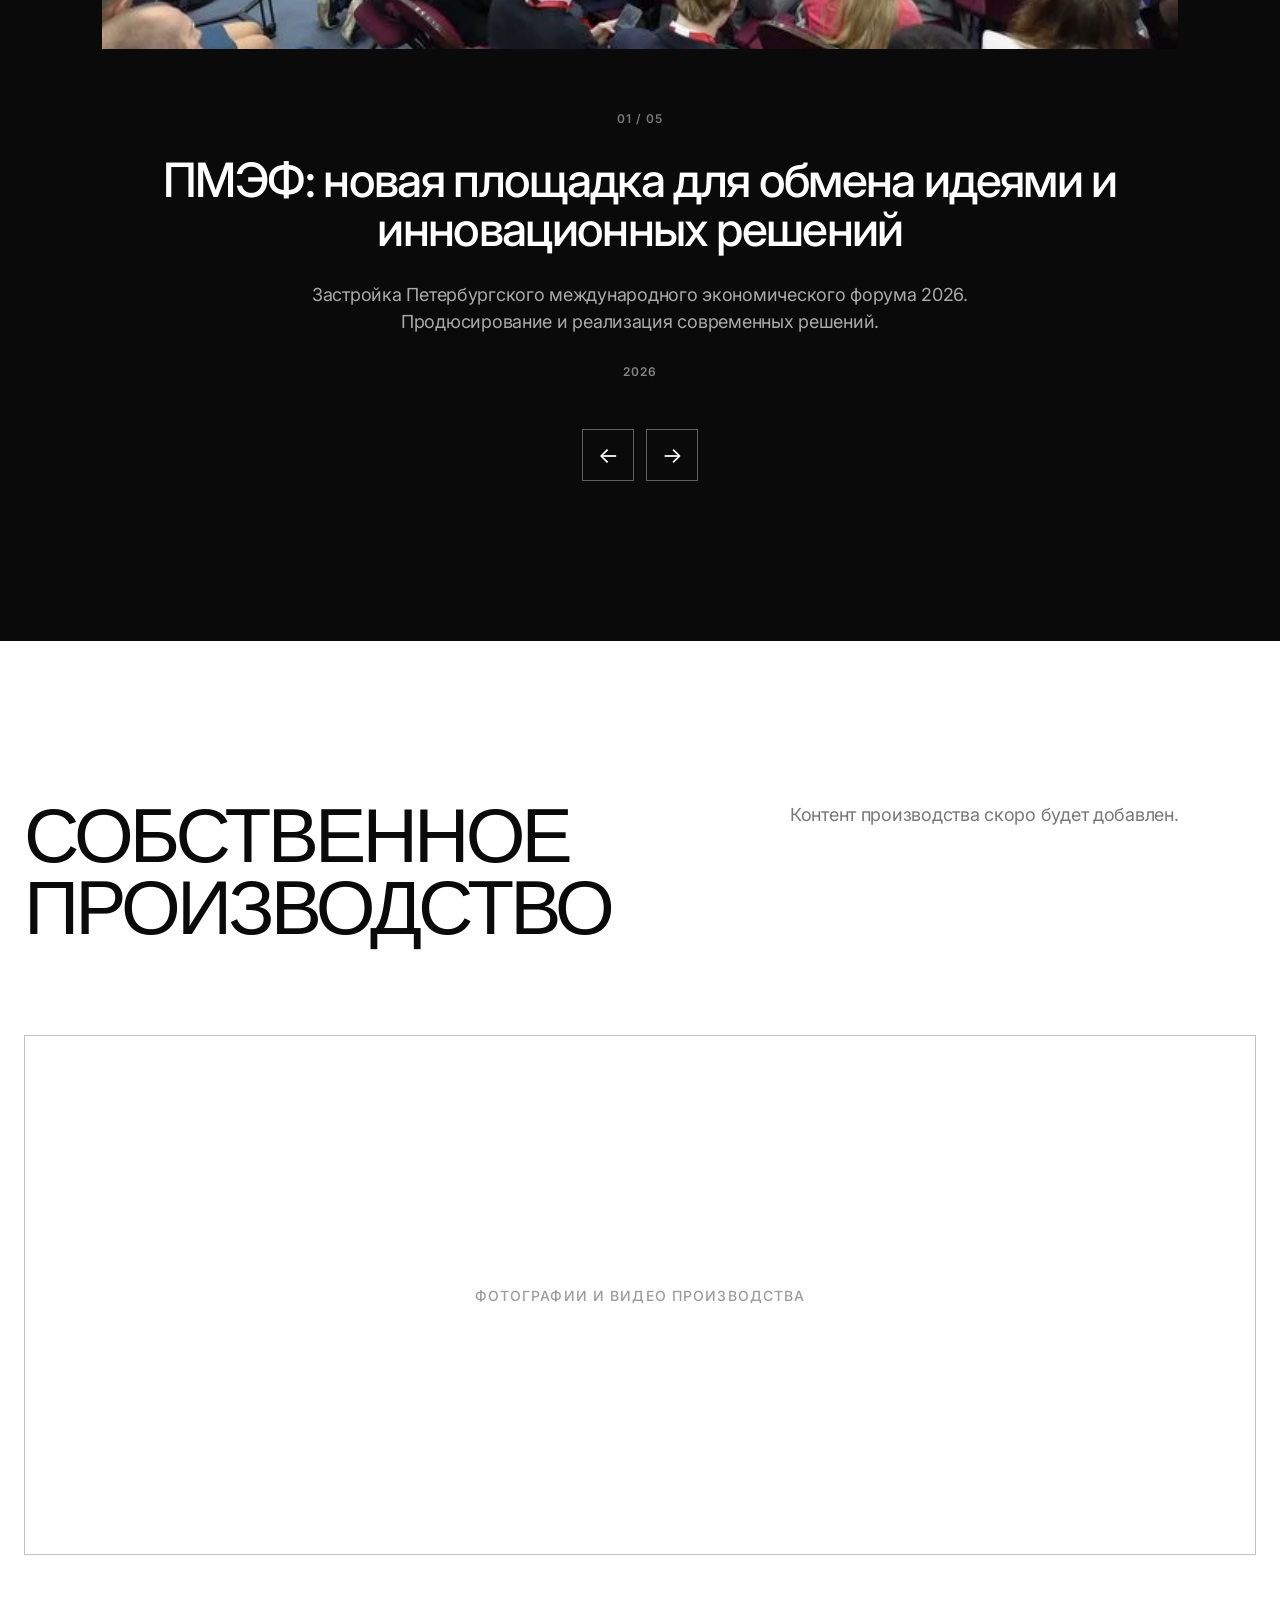
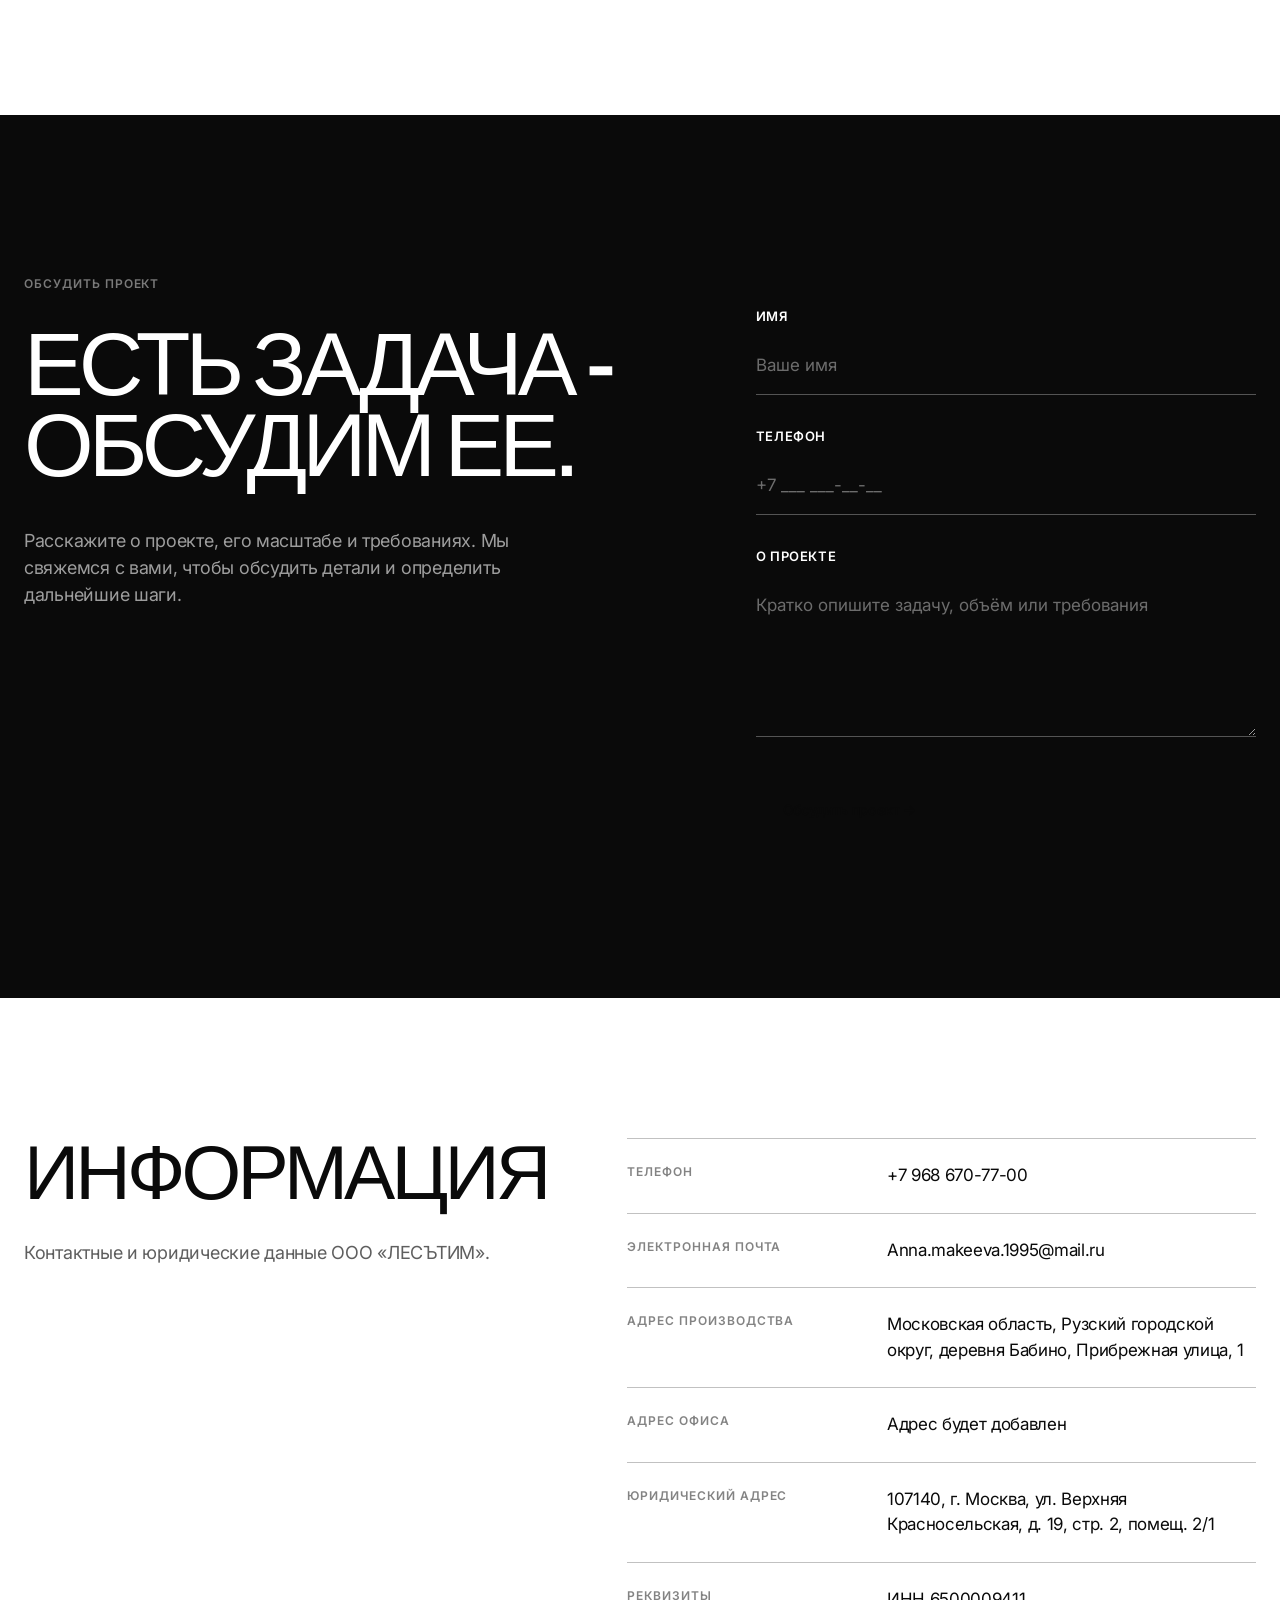
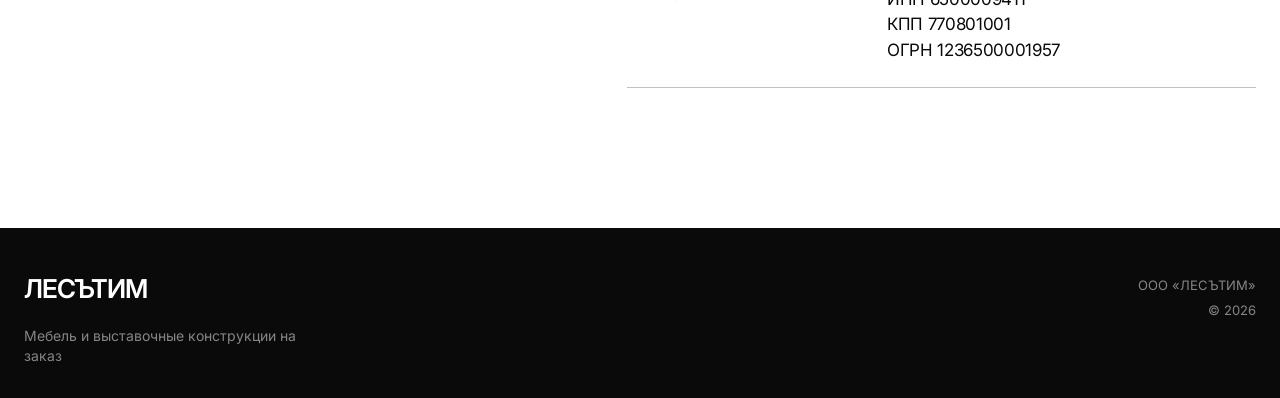
==== commit 61532fee: "Add files via upload" ====
--- a/index.html
+++ b/index.html
@@ -10,9 +10,10 @@
     <link rel="stylesheet" href="style.css">
 
     <link rel="preconnect" href="https://fonts.googleapis.com">
-    <link rel="preconnect" href="https://fonts.gstatic.com" crossorigin>
-    <link
-    href="https://fonts.googleapis.com/css2?family=Inter:wght@400;500;600;700&display=swap"
+<link rel="preconnect" href="https://fonts.gstatic.com" crossorigin>
+
+<link
+    href="https://fonts.googleapis.com/css2?family=Archivo:wght@400;500;600&family=Inter:wght@400;500;600&display=swap"
     rel="stylesheet"
 >
 </head>
--- a/style.css
+++ b/style.css
@@ -23,10 +23,15 @@
 body {
     background: var(--black);
     color: var(--milk);
+
     font-family: "Inter", sans-serif;
     font-size: 17px;
     line-height: 1.5;
-}
+
+    -webkit-font-smoothing: antialiased;
+    text-rendering: optimizeLegibility;
+}
+
 
 
 img {
@@ -236,25 +241,20 @@
     max-width: 1100px;
 
     font-size: clamp(52px, 7vw, 100px);
-    font-weight: 500;
-    line-height: 0.95;
-    letter-spacing: -0.065em;
-    
-
-    text-transform: uppercase;
-}
-
+    line-height: 0.92;
+    letter-spacing: -0.055em;
+
+    text-transform: uppercase;
+}
 
 .hero p {
     max-width: 620px;
-
     margin-top: 48px;
 
     font-size: 18px;
     font-weight: 400;
-    line-height: 1.45;
-    letter-spacing: -0.02em;
-    
+    line-height: 1.5;
+    letter-spacing: -0.015em;
 }
 
 
@@ -329,12 +329,7 @@
     color: var(--milk);
 }
 
-.furniture-heading {
-    max-width: 900px;
-    margin: 0 auto;
-
-    text-align: center;
-}
+
 
 .projects-heading {
     display: flex;
@@ -349,9 +344,9 @@
 
 .projects-heading h2 {
     font-size: clamp(48px, 6vw, 88px);
-    font-weight: 500;
-    line-height: 0.98;
-    letter-spacing: -0.06em;
+    line-height: 0.94;
+    letter-spacing: -0.05em;
+
     text-transform: uppercase;
 }
 
@@ -406,19 +401,25 @@
 
 
 .project-content h3 {
+    font-family: "Inter", sans-serif;
     font-size: clamp(34px, 3.7vw, 56px);
     font-weight: 500;
-    line-height: 1.05;
-    letter-spacing: -0.04em;
-}
-
+    line-height: 1.02;
+    letter-spacing: -0.035em;
+
+    text-transform: none;
+}
 .project-content p {
     max-width: 760px;
+
     margin: 28px auto 0;
-    font-size: 20px;
+
+    font-size: 18px;
+    font-weight: 400;
     line-height: 1.5;
-    letter-spacing: -0.02em;
-    opacity: .65;
+    letter-spacing: -0.015em;
+
+    opacity: 0.65;
 }
 .project-date {
     display: block;
@@ -452,9 +453,9 @@
 
 .furniture-heading h2 {
     font-size: clamp(56px, 8vw, 120px);
-    font-weight: 500;
     line-height: 0.92;
-    letter-spacing: -0.065em;
+    letter-spacing: -0.055em;
+
     text-transform: uppercase;
 }
 
@@ -463,8 +464,9 @@
     margin-top: 36px;
 
     font-size: 19px;
+    font-weight: 400;
     line-height: 1.5;
-    letter-spacing: -0.02em;
+    letter-spacing: -0.015em;
 
     opacity: 0.6;
 }
@@ -504,35 +506,35 @@
 }
 
 
-/* ОБЩИЙ ТЕКСТ */
+
 
 .furniture-card-content h3 {
     font-size: clamp(48px, 6vw, 88px);
-    font-weight: 500;
     line-height: 0.9;
-    letter-spacing: -0.065em;
-    text-transform: uppercase;
-}
-
+    letter-spacing: -0.05em;
+
+    text-transform: uppercase;
+}
 .furniture-card-content h4 {
     max-width: 420px;
 
     margin-top: 28px;
 
-    font-size: 24px;
+    font-family: "Inter", sans-serif;
+    font-size: 22px;
     font-weight: 500;
-    line-height: 1.15;
-    letter-spacing: -0.035em;
-}
-
+    line-height: 1.2;
+    letter-spacing: -0.025em;
+}
 .furniture-card-content p {
     max-width: 440px;
 
-    margin-top: 24px;
-
-    font-size: 17px;
+    margin-top: 20px;
+
+    font-size: 16px;
+    font-weight: 400;
     line-height: 1.55;
-    letter-spacing: -0.02em;
+    letter-spacing: -0.015em;
 
     opacity: 0.6;
 }
@@ -655,11 +657,10 @@
 }
 
 .production-title h2 {
-    max-width: 850px;
     font-size: clamp(48px, 6vw, 88px);
-    font-weight: 500;
-    line-height: 0.98;
-    letter-spacing: -0.06em;
+    line-height: 0.94;
+    letter-spacing: -0.05em;
+
     text-transform: uppercase;
 }
 
@@ -669,8 +670,10 @@
 
 .production-lead p {
     font-size: 18px;
-    line-height: 1.45;
-    letter-spacing: -0.02em;
+    font-weight: 400;
+    line-height: 1.5;
+    letter-spacing: -0.015em;
+
     opacity: 0.55;
 }
 
@@ -726,20 +729,22 @@
 }
 
 .contacts-intro h2 {
-    max-width: 760px;
-    font-size: clamp(56px, 7vw, 104px);
-    font-weight: 500;
-    line-height: 0.92;
-    letter-spacing: -0.065em;
-    text-transform: uppercase;
-}
-
+    font-size: clamp(56px, 7vw, 108px);
+    line-height: 0.9;
+    letter-spacing: -0.055em;
+
+    text-transform: uppercase;
+}
 .contacts-intro p {
     max-width: 560px;
+
     margin-top: 40px;
-    font-size: 19px;
+
+    font-size: 18px;
+    font-weight: 400;
     line-height: 1.5;
-    letter-spacing: -0.02em;
+    letter-spacing: -0.015em;
+
     opacity: 0.6;
 }
 
@@ -858,9 +863,9 @@
 
 .information-content > .section-heading h2 {
     font-size: clamp(48px, 6vw, 88px);
-    font-weight: 500;
-    line-height: 0.98;
-    letter-spacing: -0.06em;
+    line-height: 0.94;
+    letter-spacing: -0.05em;
+
     text-transform: uppercase;
 }
 
@@ -951,29 +956,31 @@
     line-height: 1.4;
     opacity: 0.5;
 }
+.project-counter,
+.project-date,
+.contacts-label,
+.information-label {
+    font-size: 12px;
+    font-weight: 600;
+    letter-spacing: 0.08em;
+    text-transform: uppercase;
+}
+.main-button,
+.contact-form button,
+.furniture-card-content a {
+    font-size: 14px;
+    font-weight: 600;
+    letter-spacing: -0.015em;
+}
 .hero h1,
 .furniture-heading h2,
+.furniture-card-content h3,
 .production-title h2,
 .projects-heading h2,
 .contacts-intro h2,
 .information-content > .section-heading h2 {
+    font-family: "Archivo", sans-serif;
     font-weight: 500;
-    letter-spacing: -0.055em;
-}
-.hero h1 {
-    font-size: clamp(52px, 7vw, 100px);
-    line-height: 0.92;
-}
-.furniture-heading h2,
-.production-title h2,
-.projects-heading h2,
-.information-content > .section-heading h2 {
-    line-height: 0.94;
-}
-.contacts-intro h2 {
-    font-size: clamp(56px, 7vw, 108px);
-    line-height: 0.9;
-    letter-spacing: -0.06em;
 }
 .hero p,
 .furniture-heading p,
@@ -982,36 +989,8 @@
 .production-lead p,
 .contacts-intro p,
 .information-content > .section-heading p {
+    font-family: "Inter", sans-serif;
+    font-weight: 400;
     line-height: 1.5;
-}
-.furniture-card-content h3 {
-    font-size: clamp(48px, 6vw, 88px);
-    font-weight: 500;
-    line-height: 0.9;
-    letter-spacing: -0.055em;
-}
-.furniture-card-content h4 {
-    max-width: 420px;
-    margin-top: 28px;
-    font-size: 22px;
-    font-weight: 500;
-    line-height: 1.2;
-    letter-spacing: -0.035em;
-}
-.furniture-card-content p {
-    max-width: 440px;
-    margin-top: 20px;
-    font-size: 16px;
-    line-height: 1.55;
     letter-spacing: -0.015em;
-    opacity: 0.6;
-}
-.project-counter,
-.project-date,
-.contacts-label,
-.information-label {
-    font-size: 12px;
-    font-weight: 600;
-    letter-spacing: 0.08em;
-    text-transform: uppercase;
 }
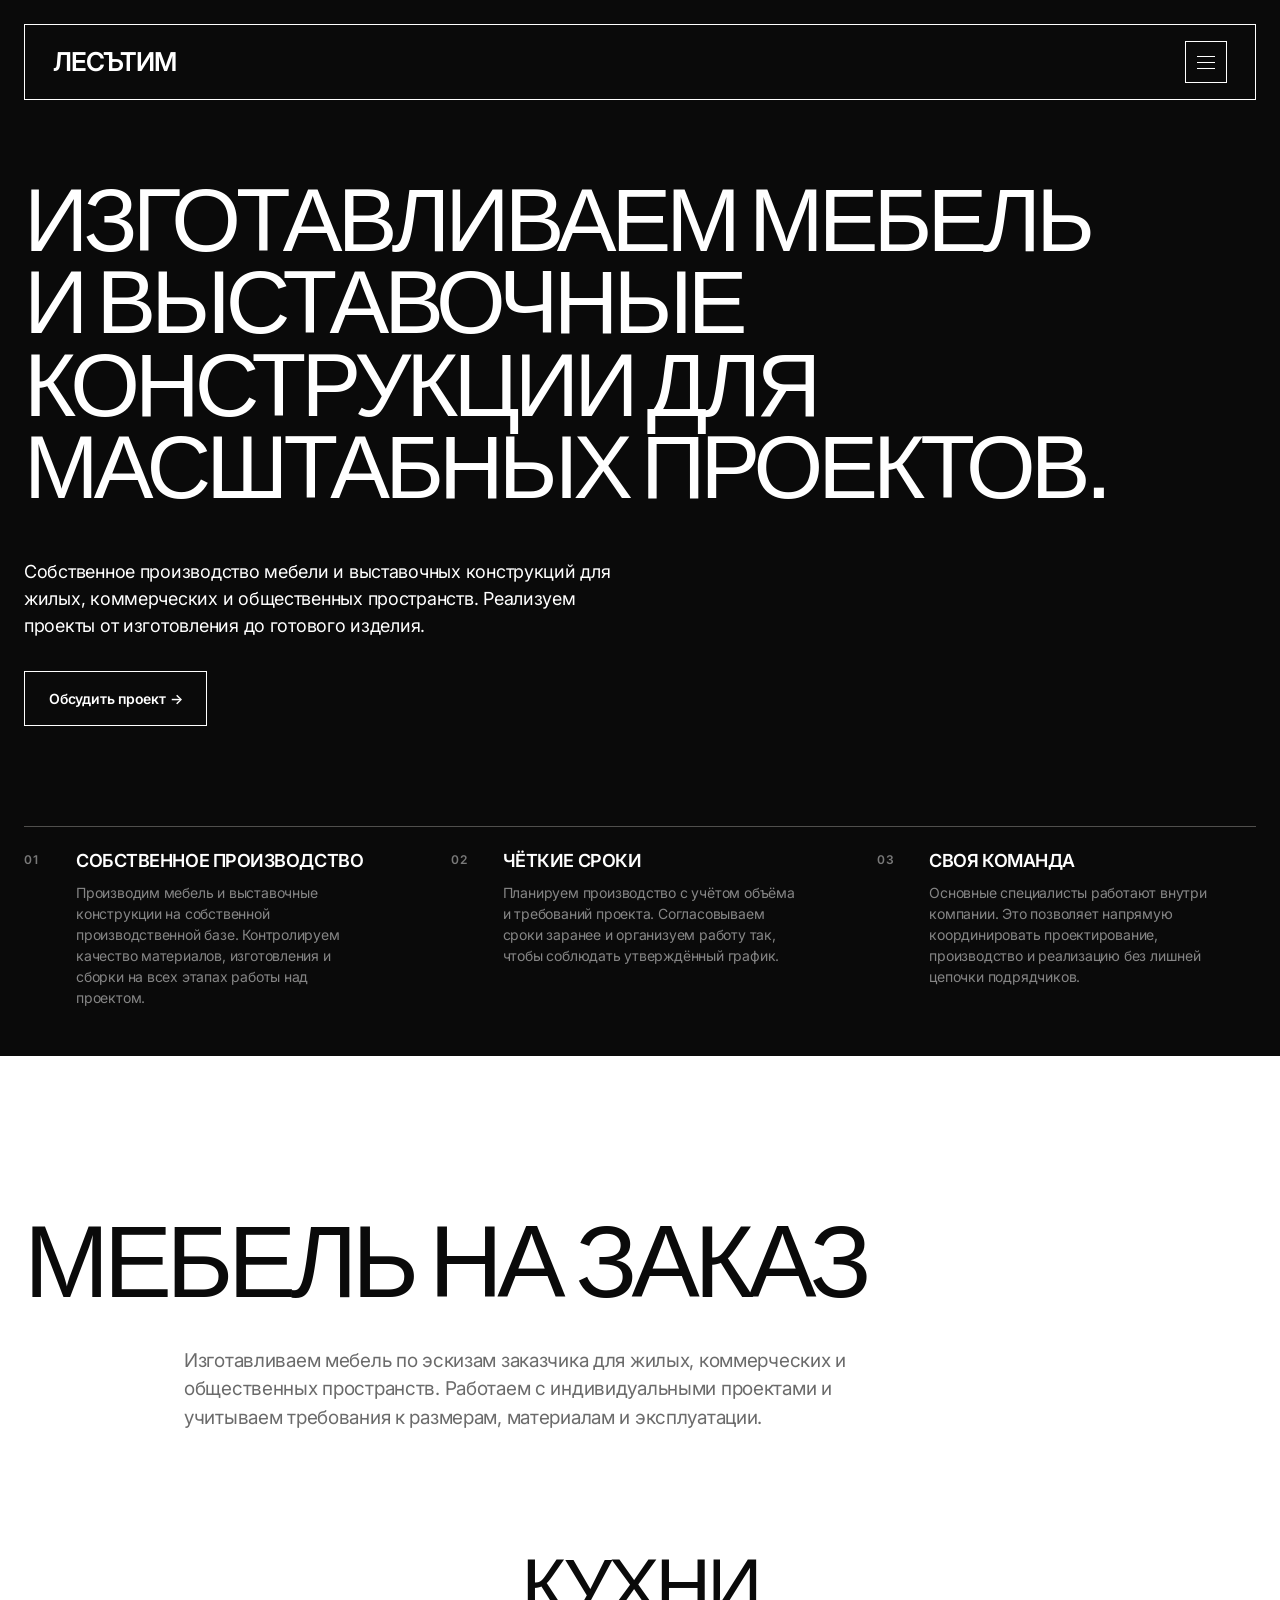
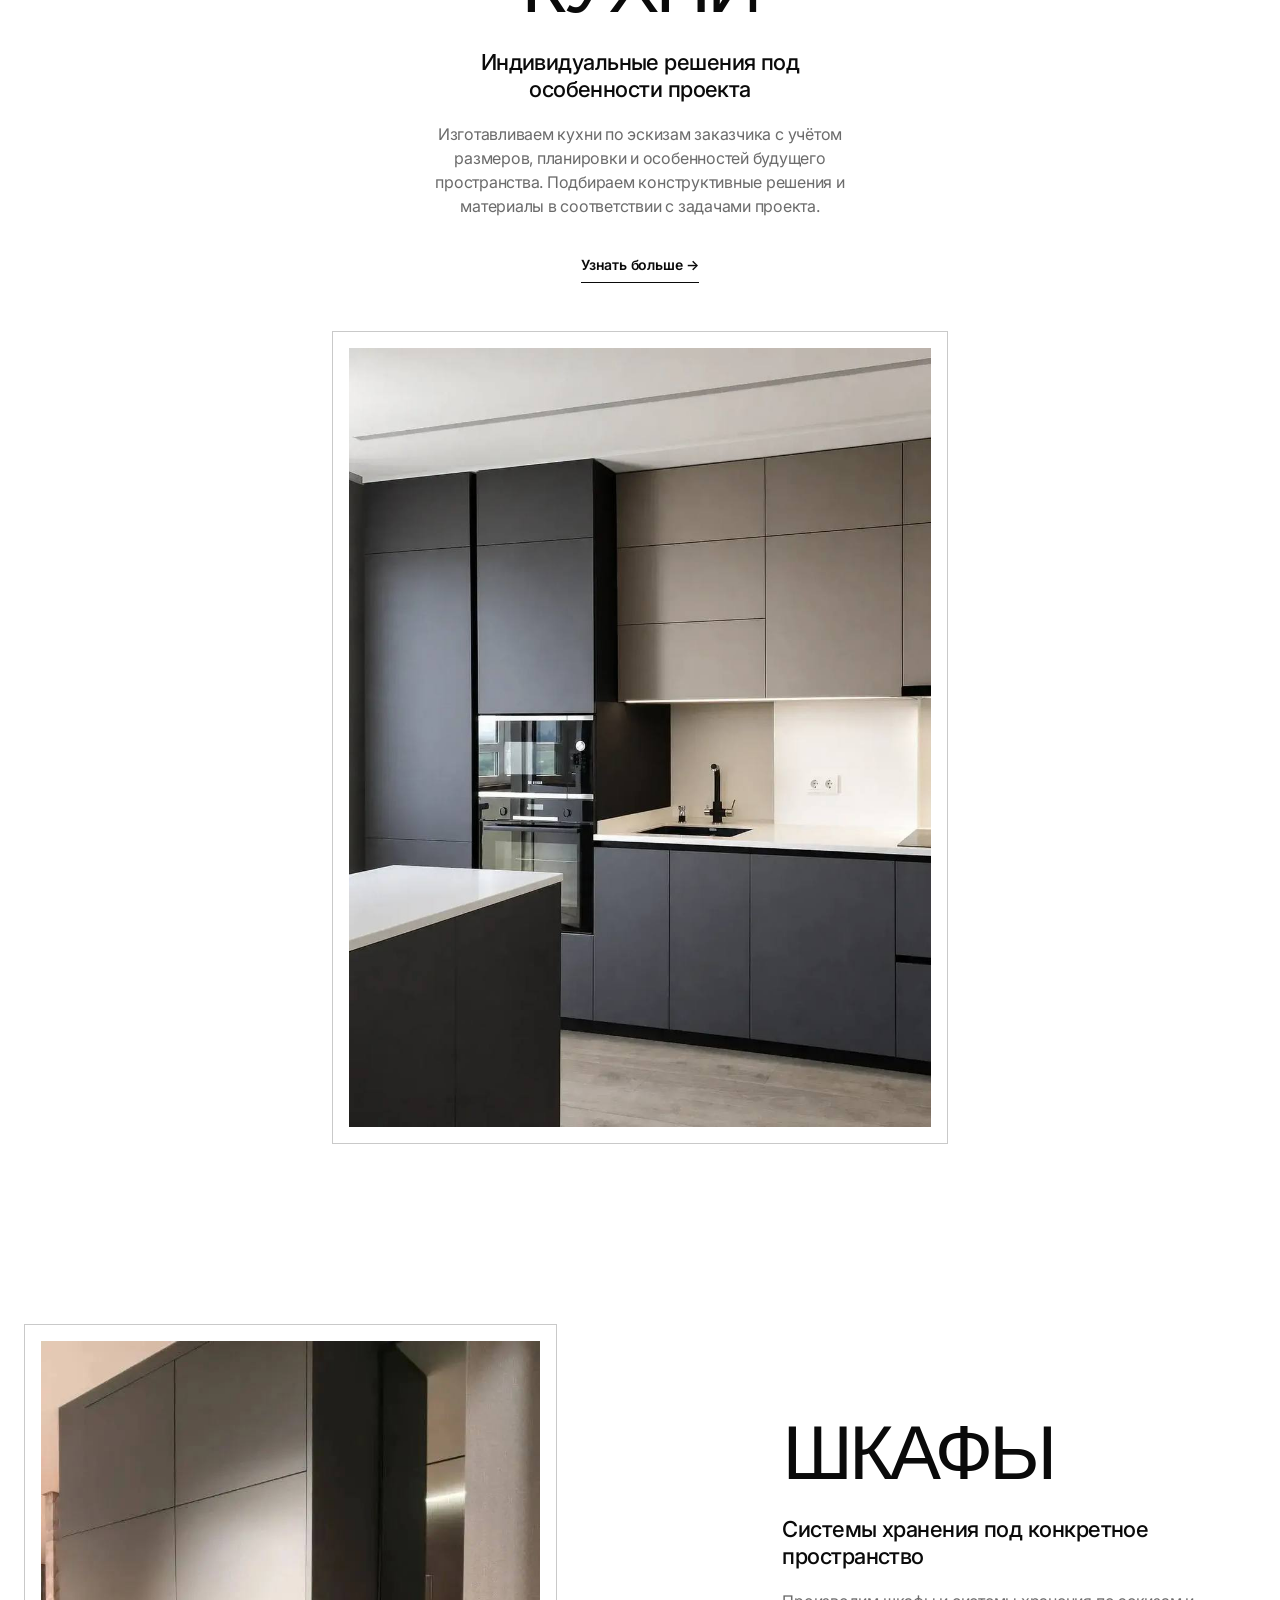
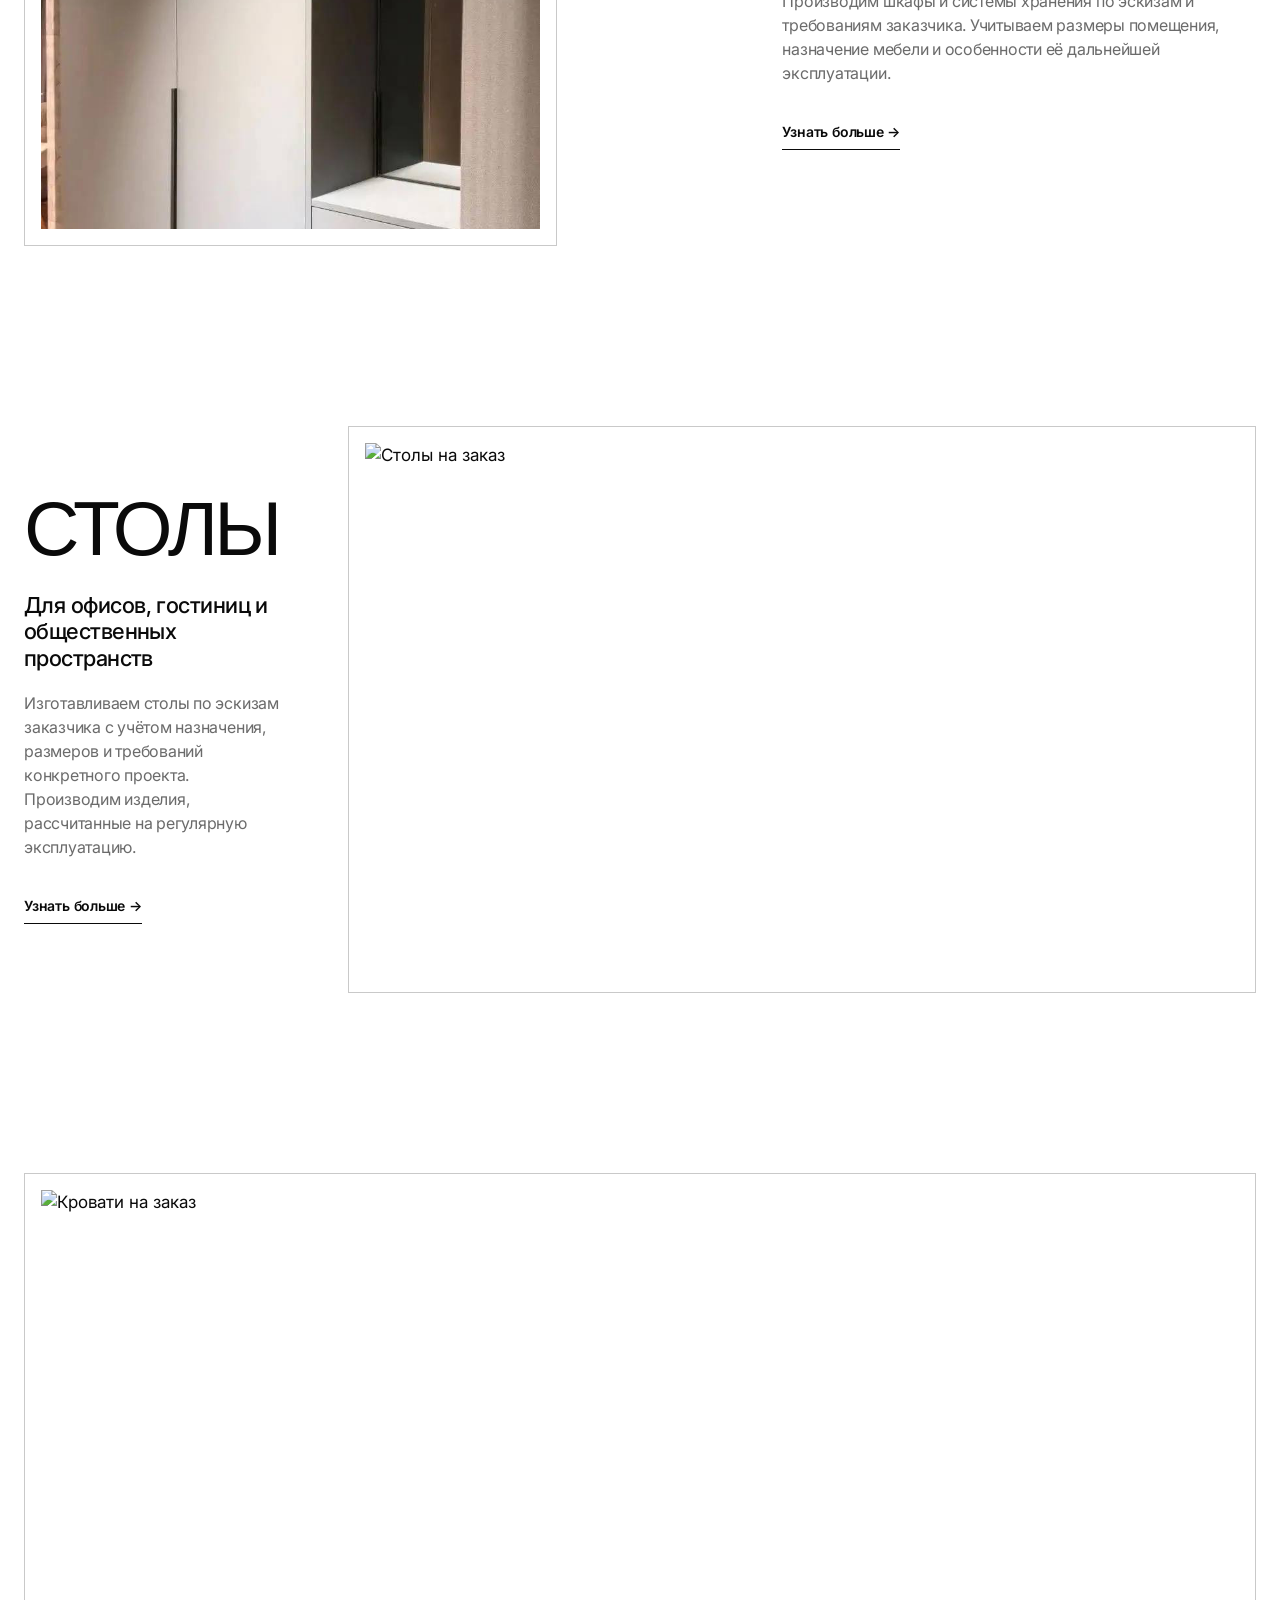
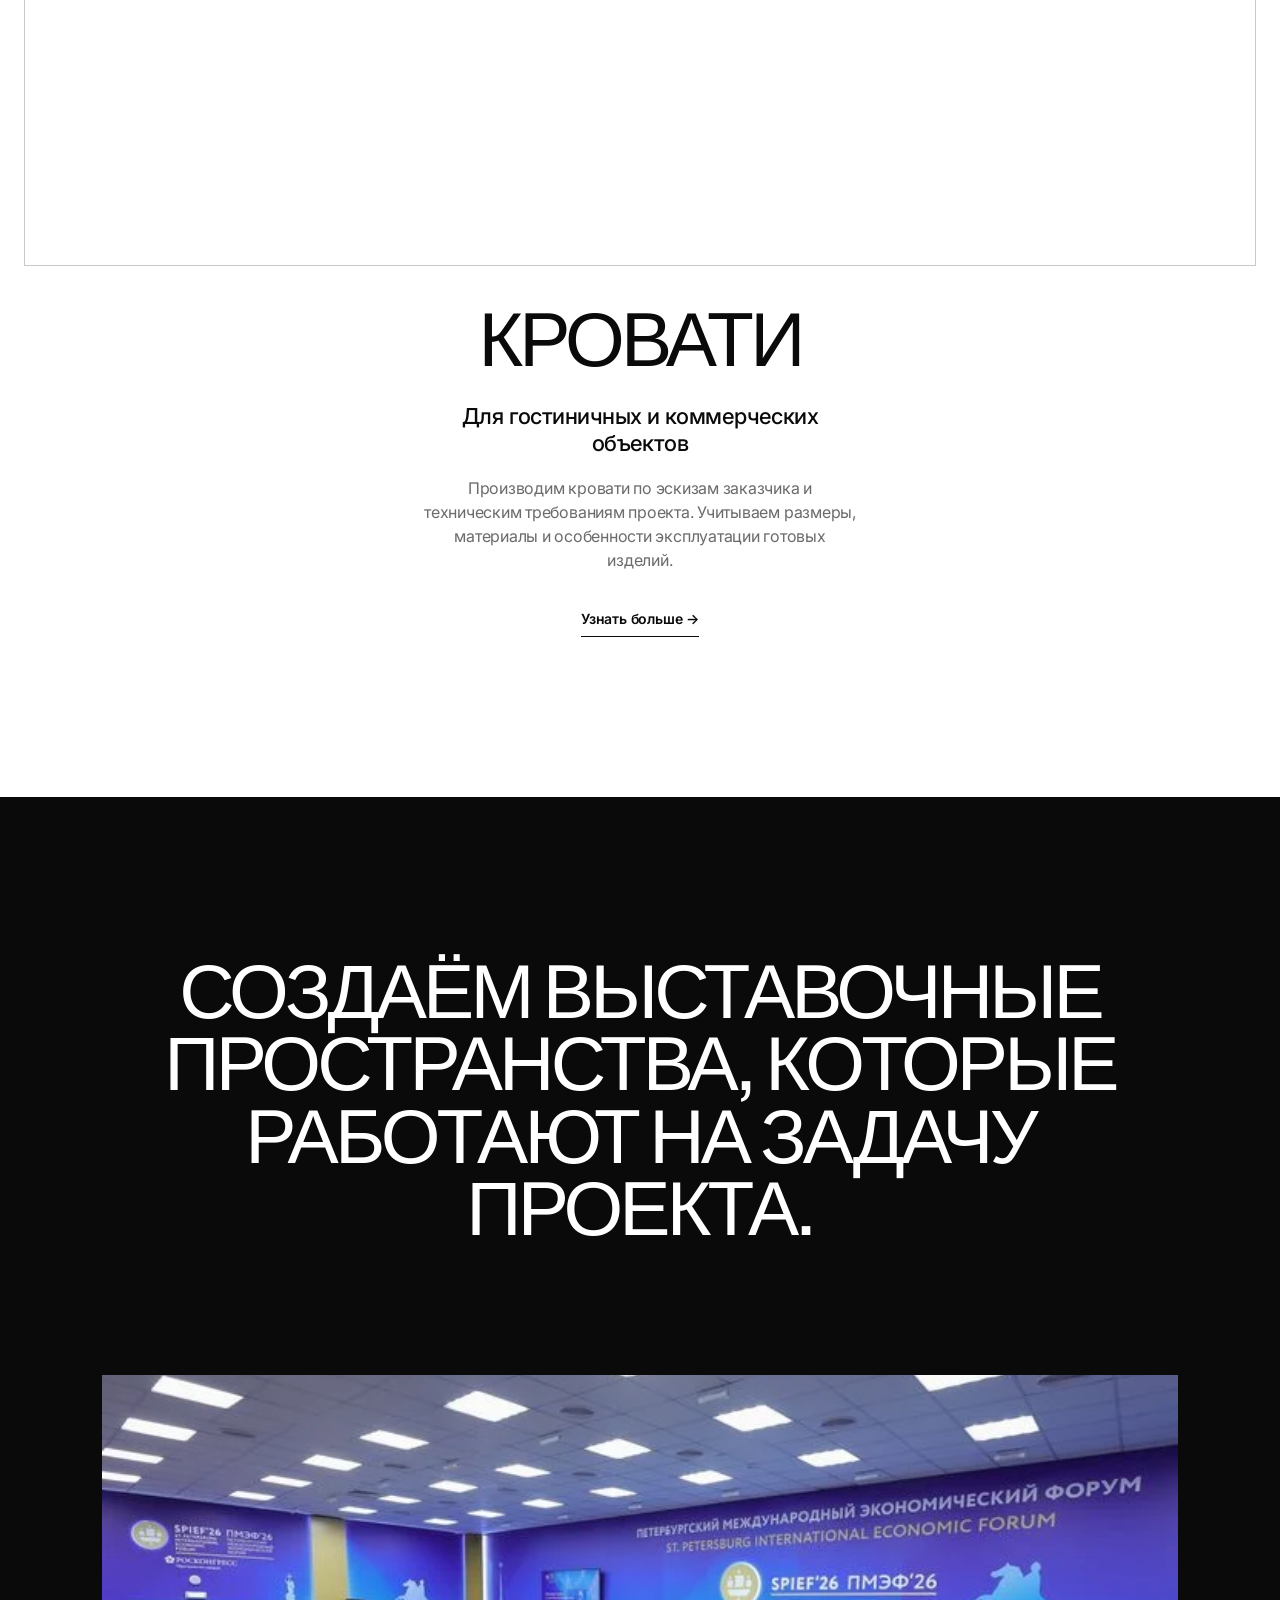
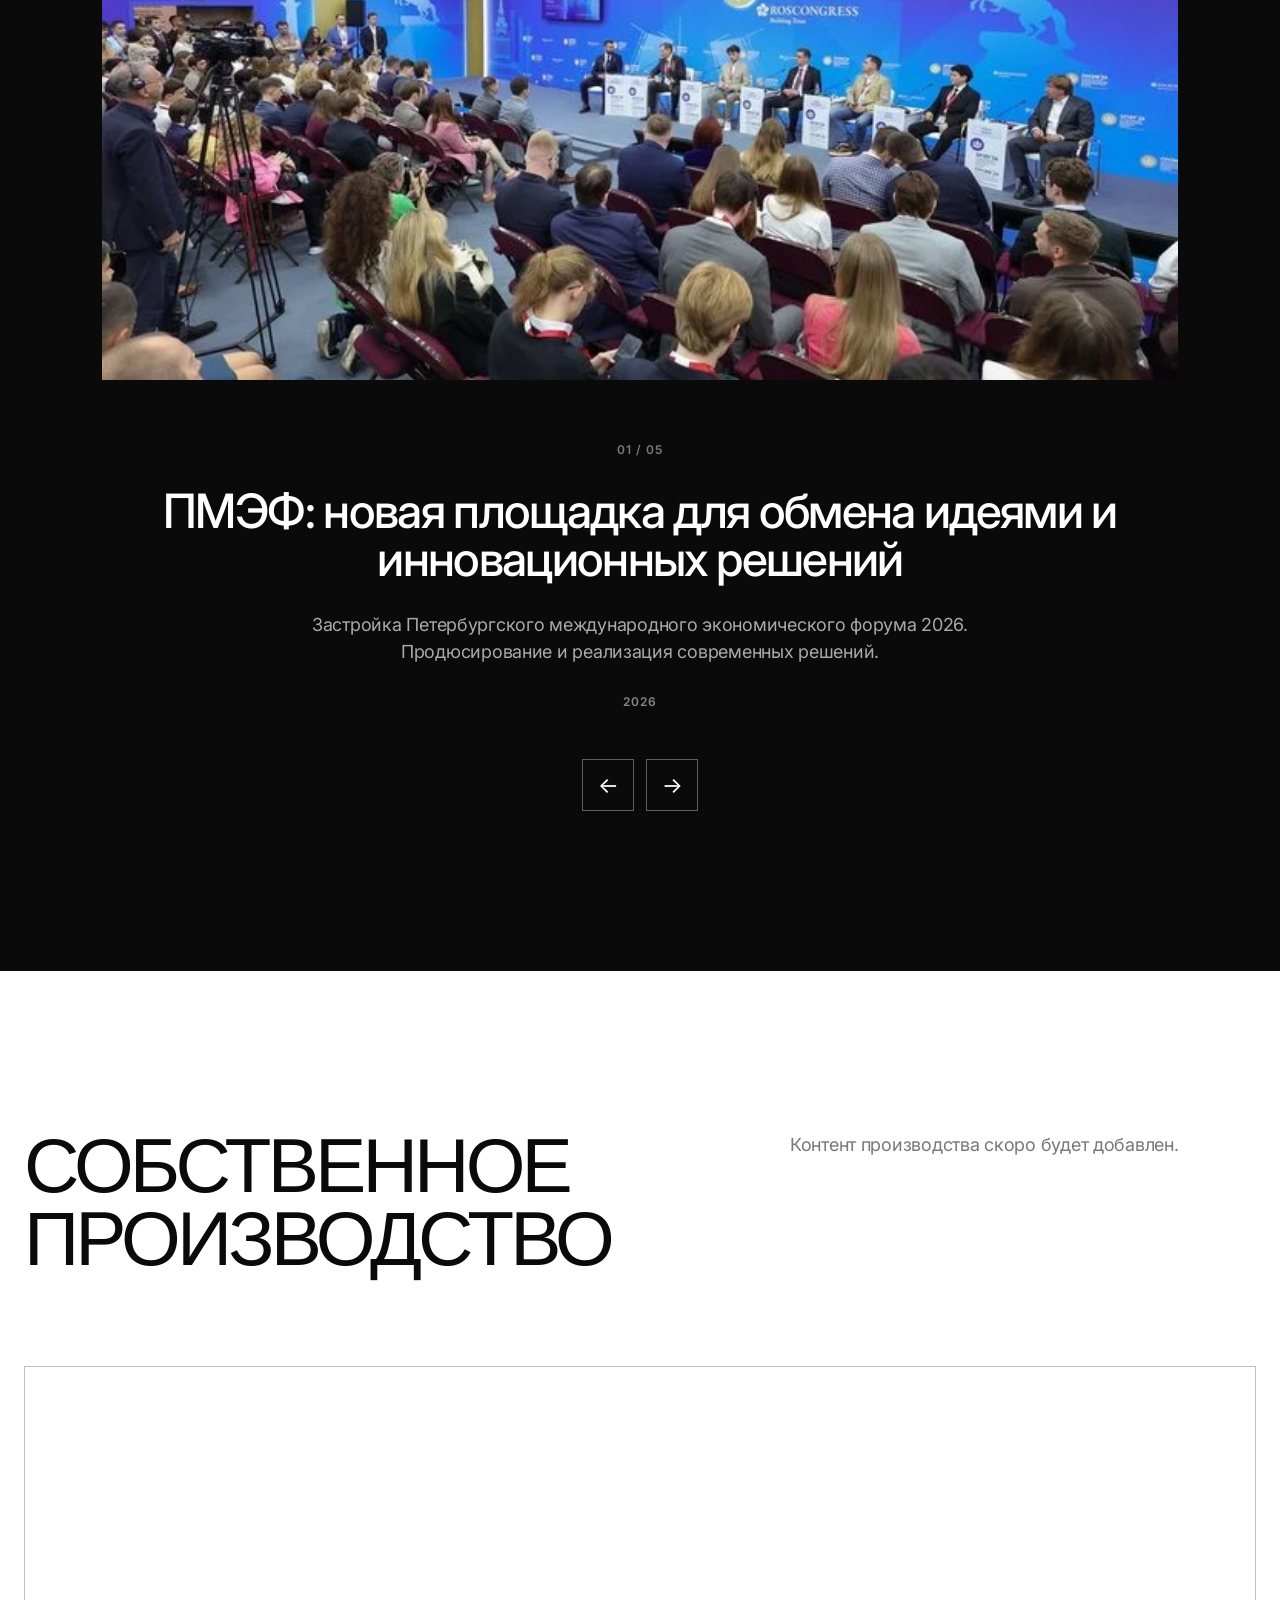
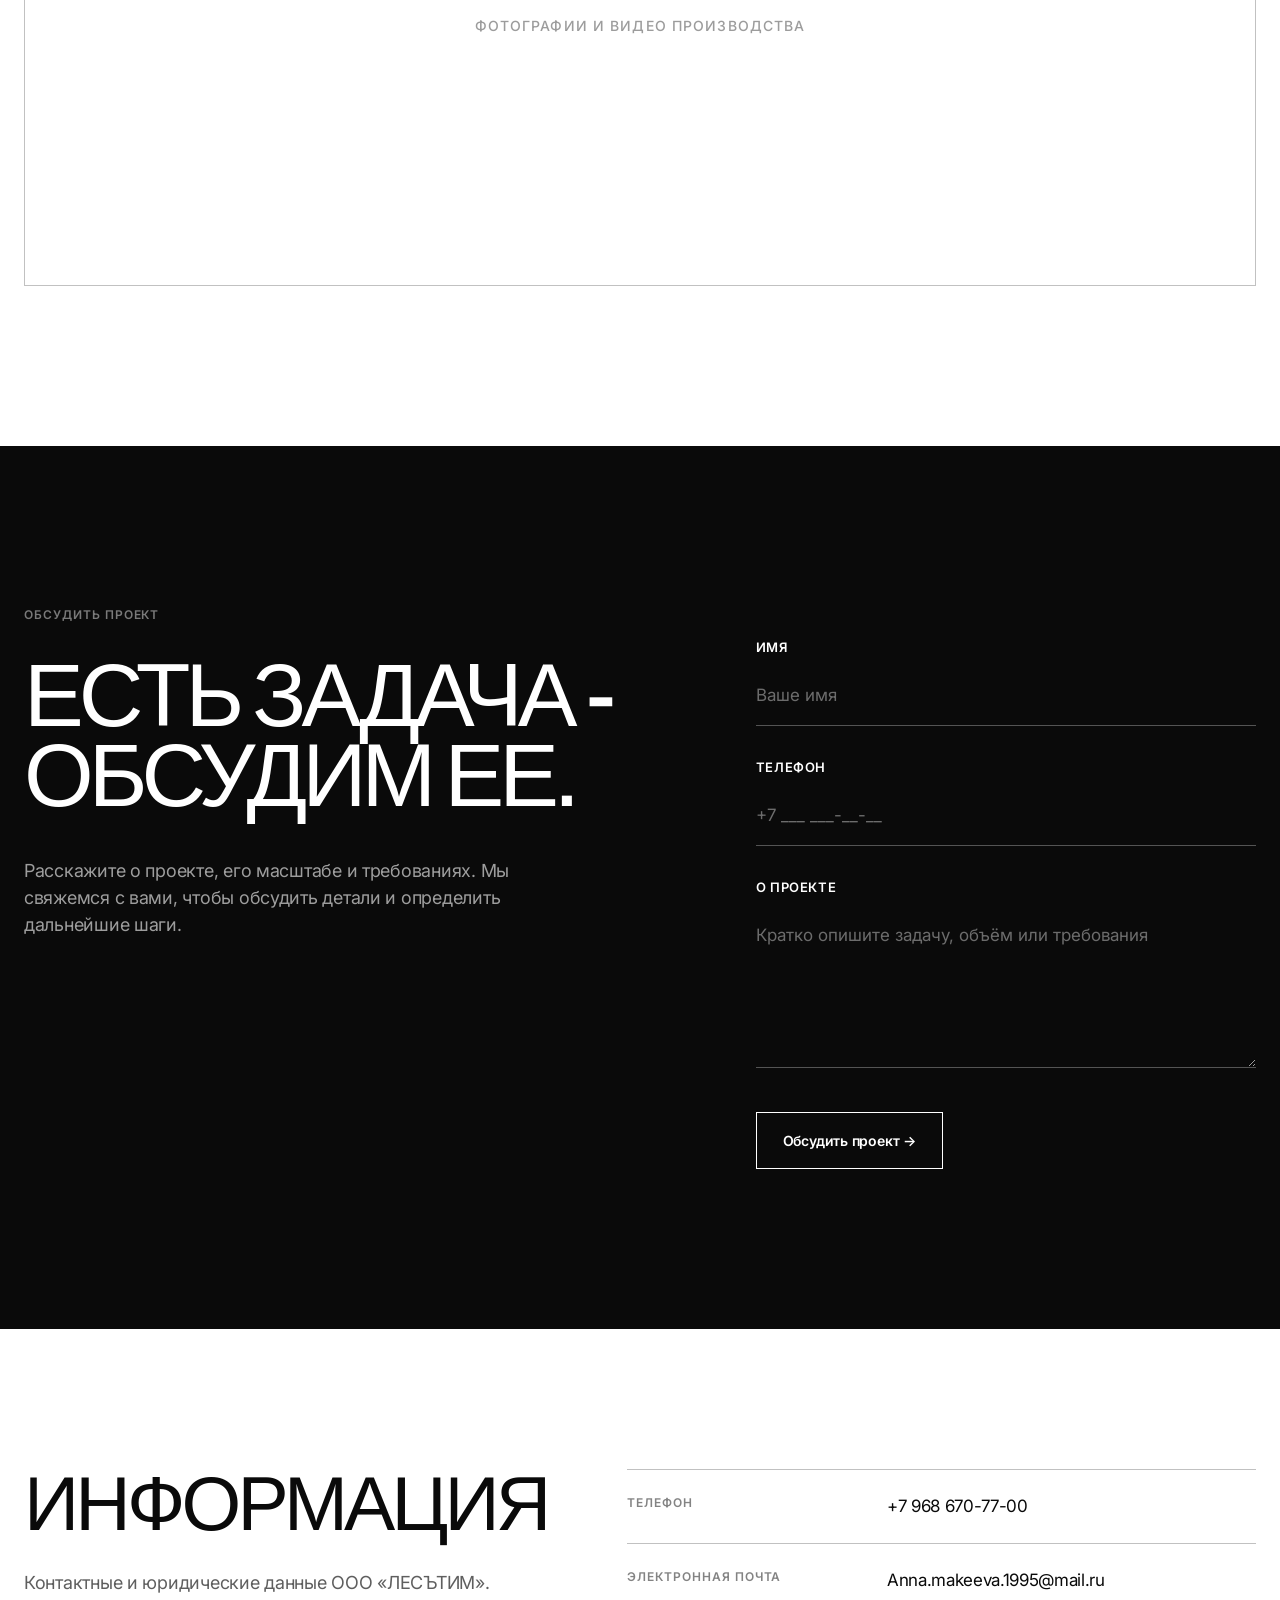
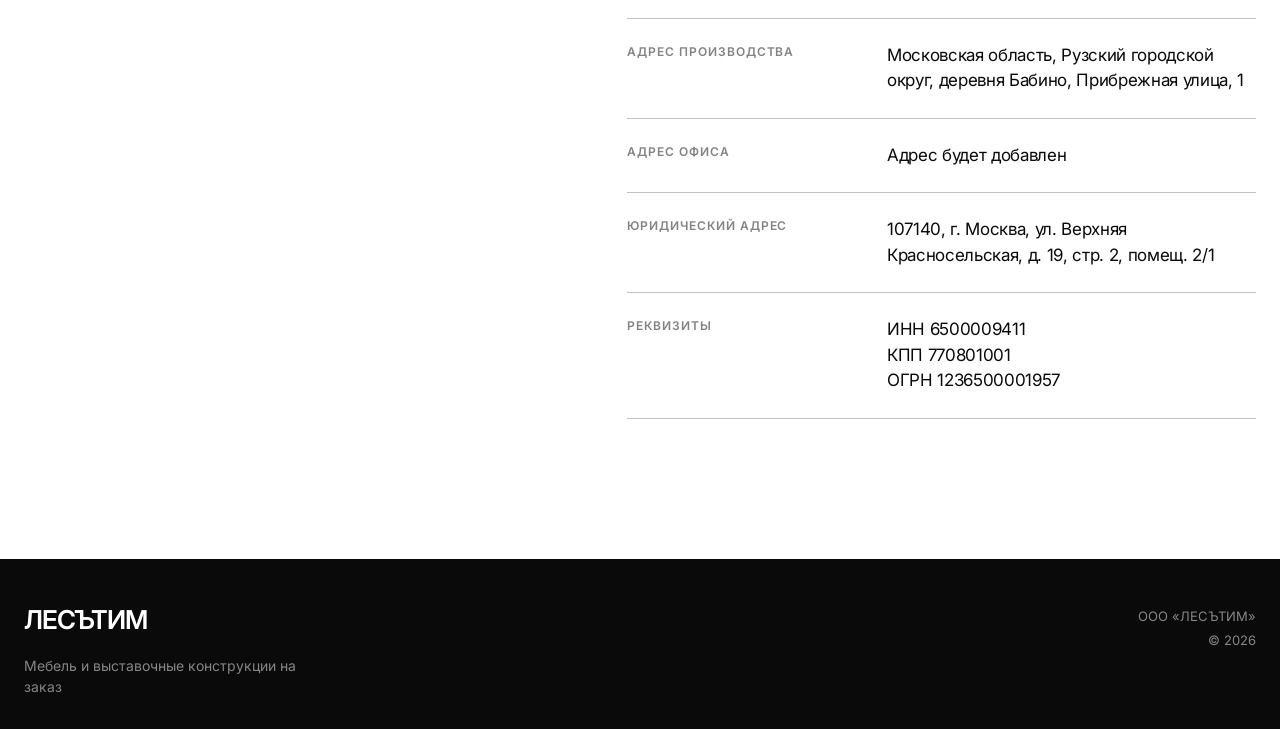
==== commit 1bf89819: "Add files via upload" ====
--- a/index.html
+++ b/index.html
@@ -95,10 +95,9 @@
     
 <section class="hero" id="home">
 
-    <div class="container">
-
-        <div class="hero-content">
-
+    <div class="hero-content">
+
+        <div class="hero-main">
             <h1>
                 Изготавливаем мебель
                 и выставочные конструкции
@@ -114,6 +113,48 @@
             <a href="#contacts" class="main-button">
                 Обсудить проект →
             </a>
+        </div>
+
+        <div class="hero-advantages">
+
+            <div class="hero-advantage">
+                <span class="hero-advantage-number">01</span>
+                <div>
+                    <h2>Собственное производство</h2>
+                    <p>
+                        Производим мебель и выставочные конструкции
+                на собственной производственной базе.
+                Контролируем качество материалов, изготовления
+                и сборки на всех этапах работы над проектом.
+                    </p>
+                </div>
+            </div>
+
+            <div class="hero-advantage">
+                <span class="hero-advantage-number">02</span>
+                <div>
+                    <h2>Чёткие сроки</h2>
+                    <p>
+                        Планируем производство с учётом объёма
+                и требований проекта. Согласовываем сроки
+                заранее и организуем работу так, чтобы
+                соблюдать утверждённый график.
+                    </p>
+                </div>
+            </div>
+
+            <div class="hero-advantage">
+                <span class="hero-advantage-number">03</span>
+                <div>
+                    <h2>Своя команда</h2>
+                    <p>
+                         Основные специалисты работают внутри компании.
+                Это позволяет напрямую координировать
+                проектирование, производство и реализацию
+                без лишней цепочки подрядчиков.
+                    </p>
+                </div>
+            </div>
 
         </div>
 
@@ -147,7 +188,7 @@
 
             <div class="furniture-card-image">
                 <img
-                    src="материал к сайту/фотки/мебель/кухни/1.jpg"
+                    src="материал к сайту/фотки/кухни/кухня1.jpg"
                     alt="Кухни на заказ"
                 >
             </div>
@@ -183,7 +224,7 @@
 
             <div class="furniture-card-image">
                 <img
-                    src="материал к сайту/фотки/мебель/шкафы/1.jpg"
+                    src="материал к сайту/фотки/шкафы/шкаф.png"
                     alt="Шкафы на заказ"
                 >
             </div>
--- a/style.css
+++ b/style.css
@@ -226,13 +226,23 @@
     min-height: calc(100vh - 116px);
 
     display: flex;
-    align-items: center;
-
-    padding: 80px 0 100px;
+    align-items: stretch;
+
+    padding: 80px 24px 48px;
 }
 
 
 .hero-content {
+    width: 100%;
+    min-height: calc(100vh - 244px);
+
+    display: flex;
+    flex-direction: column;
+    justify-content: space-between;
+}
+
+
+.hero-main {
     width: 100%;
 }
 
@@ -246,6 +256,7 @@
 
     text-transform: uppercase;
 }
+
 
 .hero p {
     max-width: 620px;
@@ -255,6 +266,85 @@
     font-weight: 400;
     line-height: 1.5;
     letter-spacing: -0.015em;
+}
+
+
+.main-button {
+    display: inline-flex;
+    align-items: center;
+    justify-content: center;
+
+    margin-top: 32px;
+    padding: 16px 24px;
+
+    border: 1px solid var(--milk);
+
+    font-size: 14px;
+    font-weight: 600;
+    letter-spacing: -0.02em;
+
+    transition:
+        background-color 0.2s ease,
+        color 0.2s ease;
+}
+
+
+.main-button:hover {
+    background: var(--milk);
+    color: var(--black);
+}
+
+
+.hero-advantages {
+    width: 100%;
+
+    display: grid;
+    grid-template-columns: repeat(3, minmax(0, 1fr));
+    gap: 48px;
+
+    margin-top: 100px;
+    padding-top: 24px;
+    border-top: 1px solid rgba(241, 239, 232, 0.3);
+}
+
+
+.hero-advantage {
+    display: grid;
+    grid-template-columns: 32px minmax(0, 1fr);
+    gap: 20px;
+}
+
+
+.hero-advantage-number {
+    font-size: 12px;
+    font-weight: 600;
+    letter-spacing: 0.08em;
+
+    opacity: 0.45;
+}
+
+
+.hero-advantage h2 {
+    max-width: 300px;
+
+    font-size: 18px;
+    font-weight: 600;
+    line-height: 1.1;
+    letter-spacing: -0.025em;
+
+    text-transform: uppercase;
+}
+
+
+.hero-advantage p {
+    max-width: 300px;
+    margin-top: 12px;
+
+    font-size: 14px;
+    line-height: 1.45;
+    letter-spacing: -0.01em;
+
+    opacity: 0.5;
 }
 
 
@@ -482,28 +572,21 @@
 }
 
 
-/* ОБЩАЯ ФОТОГРАФИЯ */
+
 
 .furniture-card-image {
     overflow: hidden;
-    background: #151515;
+    padding: 16px;
+    border: 1px solid rgba(10, 10, 10, 0.22);
+    background: var(--milk);
 }
 
 .furniture-card-image img {
     width: 100%;
-    height: 100%;
+    height: auto;
     display: block;
-
-    object-fit: cover;
-
-    transform: scale(1);
-
-    transition: transform 0.7s ease;
-}
-
-.furniture-card:hover .furniture-card-image img {
-    transform: scale(1.035);
-}
+}
+
 
 
 
@@ -578,8 +661,8 @@
 
 .furniture-card:nth-child(1) .furniture-card-image {
     order: 2;
-    width: 100%;
-    aspect-ratio: 16 / 9;
+    width: 50%;
+    margin: 0 auto;
 }
 
 
@@ -587,13 +670,13 @@
 
 .furniture-card:nth-child(2) {
     display: grid;
-    grid-template-columns: minmax(0, 1.45fr) minmax(300px, 0.55fr);
-    gap: 72px;
+    grid-template-columns: minmax(0, 1.2fr) minmax(260px, 0.8fr);
+    gap: 48px;
     align-items: center;
 }
 
 .furniture-card:nth-child(2) .furniture-card-image {
-    aspect-ratio: 16 / 10;
+    width: 75%;
 }
 
 .furniture-card:nth-child(2) .furniture-card-content {
@@ -601,11 +684,10 @@
 }
 
 
-
 .furniture-card:nth-child(3) {
     display: grid;
-    grid-template-columns: minmax(300px, 0.55fr) minmax(0, 1.45fr);
-    gap: 72px;
+    grid-template-columns: minmax(260px, 0.35fr) minmax(0, 1.65fr);
+    gap: 64px;
     align-items: center;
 }
 
@@ -814,21 +896,25 @@
 .contact-form button {
     margin-top: 44px;
     padding: 17px 26px;
-    border: 1px solid var(--black);
+
+    border: 1px solid var(--milk);
     background: transparent;
-    color: var(--black);
+    color: var(--milk);
+
     font-size: 14px;
     font-weight: 600;
-    letter-spacing: -0.02em;
+    letter-spacing: -0.015em;
+
     cursor: pointer;
+
     transition:
         background-color 0.2s ease,
         color 0.2s ease;
 }
 
 .contact-form button:hover {
-    background: var(--black);
-    color: var(--milk);
+    background: var(--milk);
+    color: var(--black);
 }
 
 
@@ -993,4 +1079,376 @@
     font-weight: 400;
     line-height: 1.5;
     letter-spacing: -0.015em;
+}
+@media (max-width: 768px) {
+
+    :root {
+        --side-padding: 16px;
+    }
+
+
+    body {
+        font-size: 16px;
+    }
+
+
+    /* HEADER */
+
+    .header {
+        padding-top: 16px;
+    }
+
+    .header .container {
+        min-height: 60px;
+        padding: 0 16px;
+    }
+
+    .logo {
+        font-size: 22px;
+    }
+
+    .burger {
+        width: 38px;
+        height: 38px;
+    }
+
+
+    /* MENU */
+
+    .menu-inner {
+        width: calc(100% - 32px);
+        padding: 16px 0 40px;
+    }
+
+    .menu-header {
+        min-height: 60px;
+        padding: 0 16px;
+    }
+
+    .menu-nav {
+        margin-top: 48px;
+    }
+
+    .menu-nav a {
+        padding: 14px 0;
+        font-size: clamp(32px, 10vw, 48px);
+    }
+
+
+    /* HERO */
+
+    .hero {
+        min-height: auto;
+        padding: 56px 16px 40px;
+    }
+
+    .hero-content {
+        min-height: auto;
+    }
+
+    .hero h1 {
+        font-size: clamp(44px, 12vw, 64px);
+        line-height: 0.94;
+    }
+
+    .hero p {
+        max-width: 100%;
+        margin-top: 28px;
+        font-size: 16px;
+    }
+
+    .main-button {
+        margin-top: 24px;
+        padding: 14px 20px;
+    }
+
+    .hero-advantages {
+        grid-template-columns: 1fr;
+        gap: 32px;
+
+        margin-top: 72px;
+        padding-top: 20px;
+    }
+
+    .hero-advantage {
+        grid-template-columns: 28px minmax(0, 1fr);
+        gap: 16px;
+    }
+
+    .hero-advantage h2 {
+        max-width: 100%;
+        font-size: 16px;
+    }
+
+    .hero-advantage p {
+        max-width: 100%;
+        font-size: 14px;
+    }
+
+
+    /* PROJECTS */
+
+    .projects {
+        padding: 100px 0;
+    }
+
+    .projects-heading {
+        margin-bottom: 56px;
+    }
+
+    .projects-heading h2 {
+        font-size: clamp(42px, 11vw, 64px);
+    }
+
+    .projects-list {
+        gap: 80px;
+    }
+
+    .project-image {
+        width: 100%;
+        padding: 12px;
+    }
+
+    .project-image-inner {
+        aspect-ratio: 4 / 3;
+    }
+
+    .project-info {
+        margin-top: 24px;
+    }
+
+    .project-content h3 {
+        font-size: clamp(30px, 8vw, 44px);
+    }
+
+    .project-content p {
+        margin-top: 20px;
+        font-size: 16px;
+    }
+
+    .project-date {
+        margin-top: 20px;
+    }
+
+    .project-controls {
+        margin-top: 32px;
+    }
+
+    .project-arrow {
+        width: 46px;
+        height: 46px;
+    }
+
+
+    /* FURNITURE */
+
+    .furniture {
+        padding: 100px 0;
+    }
+
+    .furniture-heading {
+        margin-bottom: 64px;
+    }
+
+    .furniture-heading h2 {
+        font-size: clamp(46px, 12vw, 68px);
+    }
+
+    .furniture-heading p {
+        margin-top: 24px;
+        font-size: 16px;
+    }
+
+    .furniture-list {
+        gap: 100px;
+    }
+
+
+    /* KITCHEN */
+
+    .furniture-card:nth-child(1) .furniture-card-content {
+        width: 100%;
+        margin-bottom: 32px;
+    }
+
+    .furniture-card:nth-child(1) .furniture-card-image {
+        width: 80%;
+    }
+
+
+    /* WARDROBES */
+
+    .furniture-card:nth-child(2) {
+        display: flex;
+        flex-direction: column;
+        gap: 32px;
+        align-items: stretch;
+    }
+
+    .furniture-card:nth-child(2) .furniture-card-image {
+        width: 80%;
+    }
+
+    .furniture-card:nth-child(2) .furniture-card-content {
+        width: 100%;
+    }
+
+
+    /* TABLES */
+
+    .furniture-card:nth-child(3) {
+        display: flex;
+        flex-direction: column;
+        gap: 32px;
+        align-items: stretch;
+    }
+
+    .furniture-card:nth-child(3) .furniture-card-image {
+        width: 100%;
+        aspect-ratio: auto;
+    }
+
+    .furniture-card:nth-child(3) .furniture-card-content {
+        width: 100%;
+        order: 2;
+    }
+
+
+    /* BEDS */
+
+    .furniture-card:nth-child(4) .furniture-card-image {
+        width: 100%;
+        aspect-ratio: auto;
+    }
+
+    .furniture-card:nth-child(4) .furniture-card-content {
+        width: 100%;
+        margin-top: 32px;
+    }
+
+
+    .furniture-card-content h3 {
+        font-size: clamp(42px, 11vw, 64px);
+    }
+
+    .furniture-card-content h4 {
+        margin-top: 20px;
+        font-size: 20px;
+    }
+
+    .furniture-card-content p {
+        margin-top: 16px;
+        font-size: 15px;
+    }
+
+    .furniture-card-content a {
+        margin-top: 28px;
+    }
+
+
+    /* PRODUCTION */
+
+    .production {
+        padding: 100px 0;
+    }
+
+    .production-header {
+        grid-template-columns: 1fr;
+        gap: 32px;
+    }
+
+    .production-title h2 {
+        font-size: clamp(44px, 11vw, 64px);
+    }
+
+    .production-lead {
+        max-width: 100%;
+    }
+
+    .production-lead p {
+        font-size: 16px;
+    }
+
+    .production-placeholder {
+        min-height: 320px;
+        margin-top: 56px;
+    }
+
+
+    /* CONTACTS */
+
+    .contacts {
+        padding: 100px 0;
+    }
+
+    .contacts-content {
+        grid-template-columns: 1fr;
+        gap: 64px;
+    }
+
+    .contacts-intro {
+        max-width: 100%;
+    }
+
+    .contacts-intro h2 {
+        font-size: clamp(48px, 12vw, 68px);
+    }
+
+    .contacts-intro p {
+        margin-top: 28px;
+        font-size: 16px;
+    }
+
+    .contact-form {
+        max-width: 100%;
+        margin-left: 0;
+    }
+
+
+    /* INFORMATION */
+
+    .information {
+        padding: 90px 0;
+    }
+
+    .information-content {
+        grid-template-columns: 1fr;
+        gap: 56px;
+    }
+
+    .information-content > .section-heading h2 {
+        font-size: clamp(44px, 11vw, 64px);
+    }
+
+    .information-content > .section-heading p {
+        margin-top: 24px;
+        font-size: 16px;
+    }
+
+    .information-item {
+        grid-template-columns: 1fr;
+        gap: 10px;
+        padding: 20px 0;
+    }
+
+    .information-item p,
+    .information-item a {
+        font-size: 16px;
+    }
+
+
+    /* FOOTER */
+
+    .footer {
+        padding: 40px 0 24px;
+    }
+
+    .footer-content {
+        flex-direction: column;
+        gap: 32px;
+    }
+
+    .footer-company {
+        align-items: flex-start;
+    }
 }
